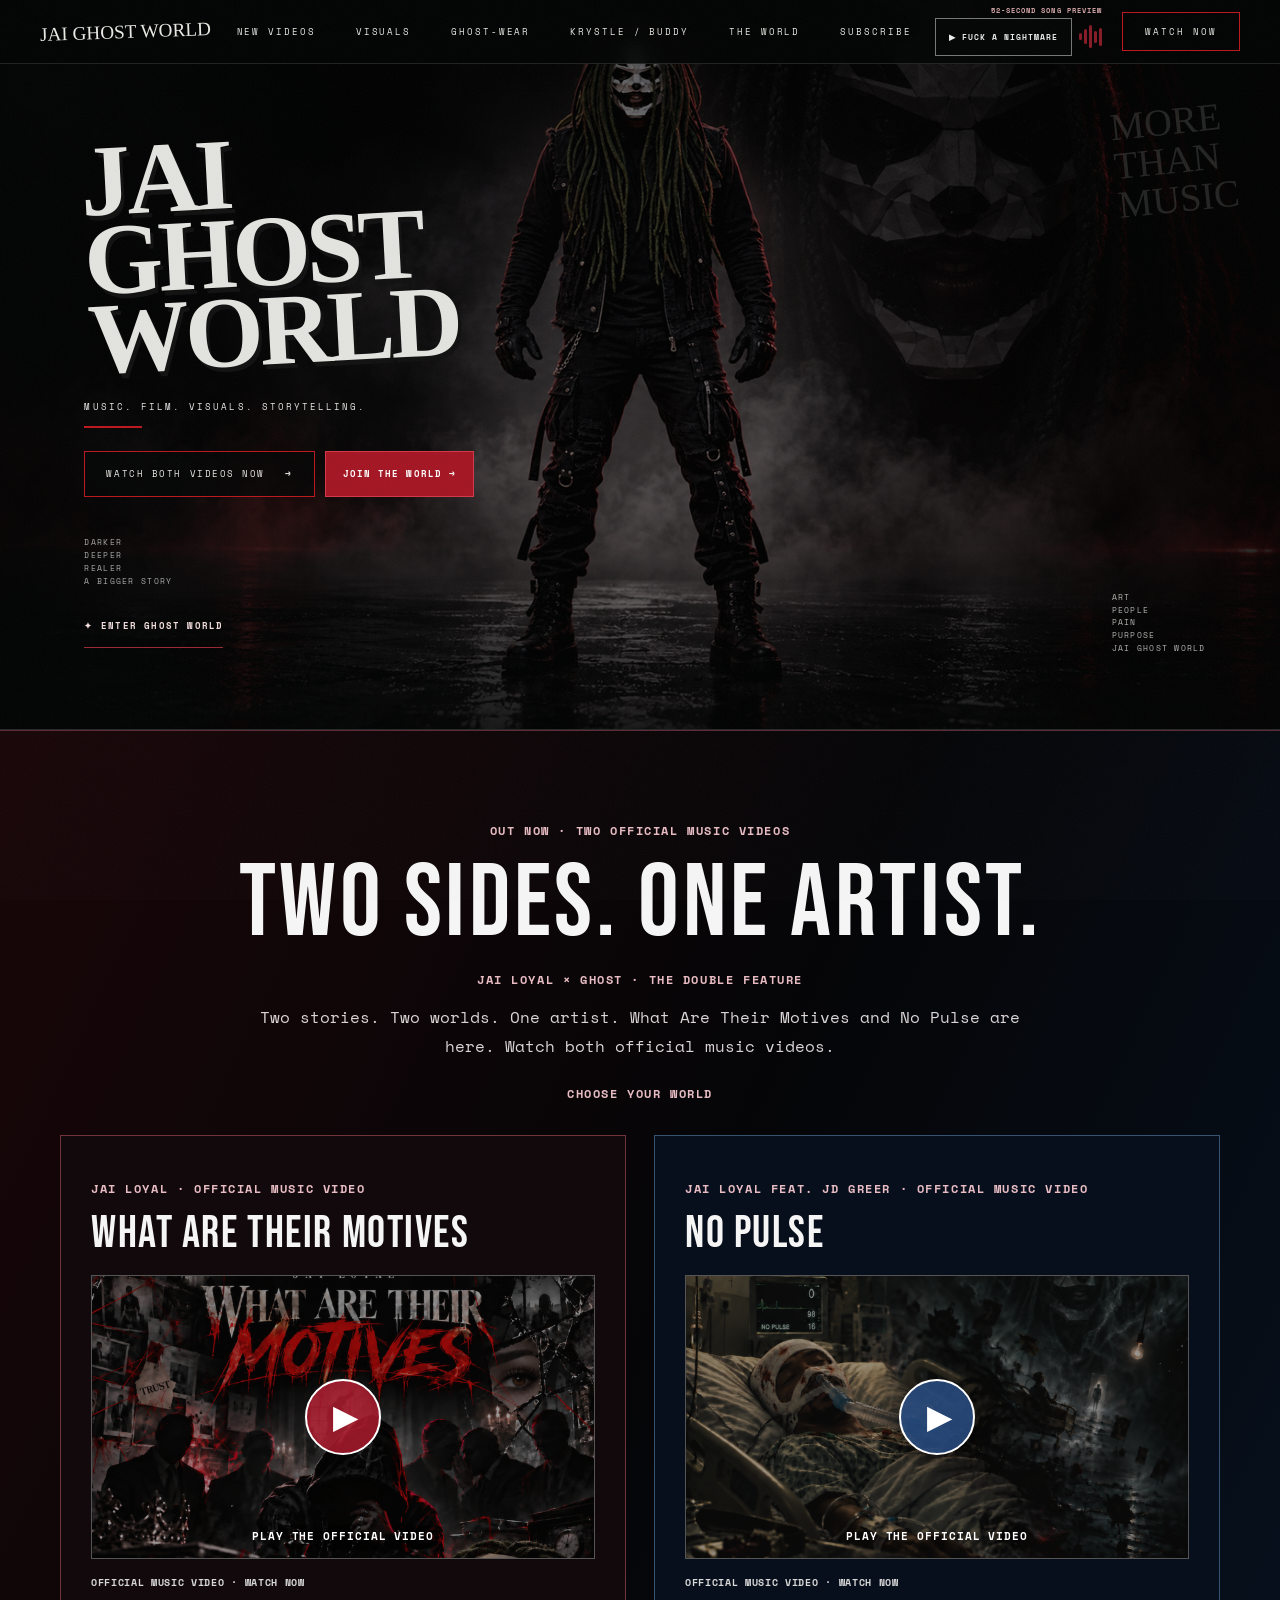
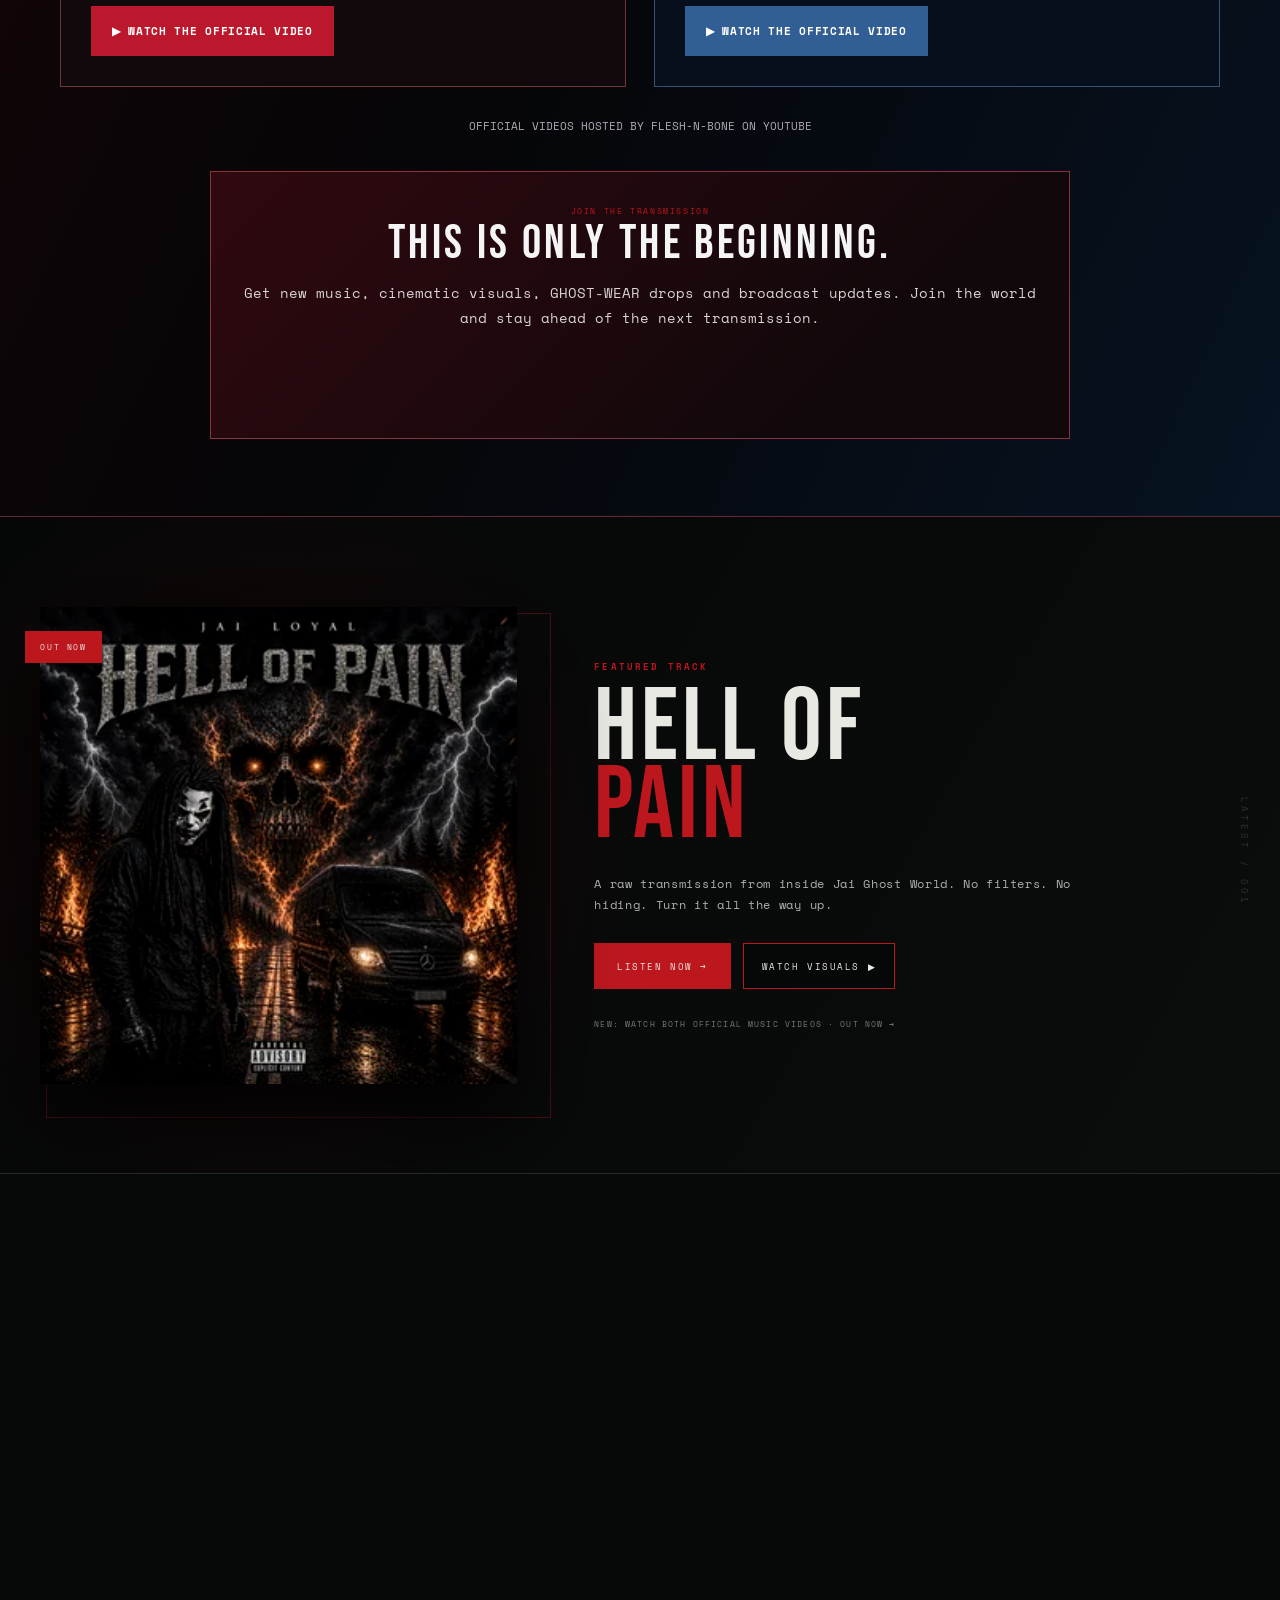
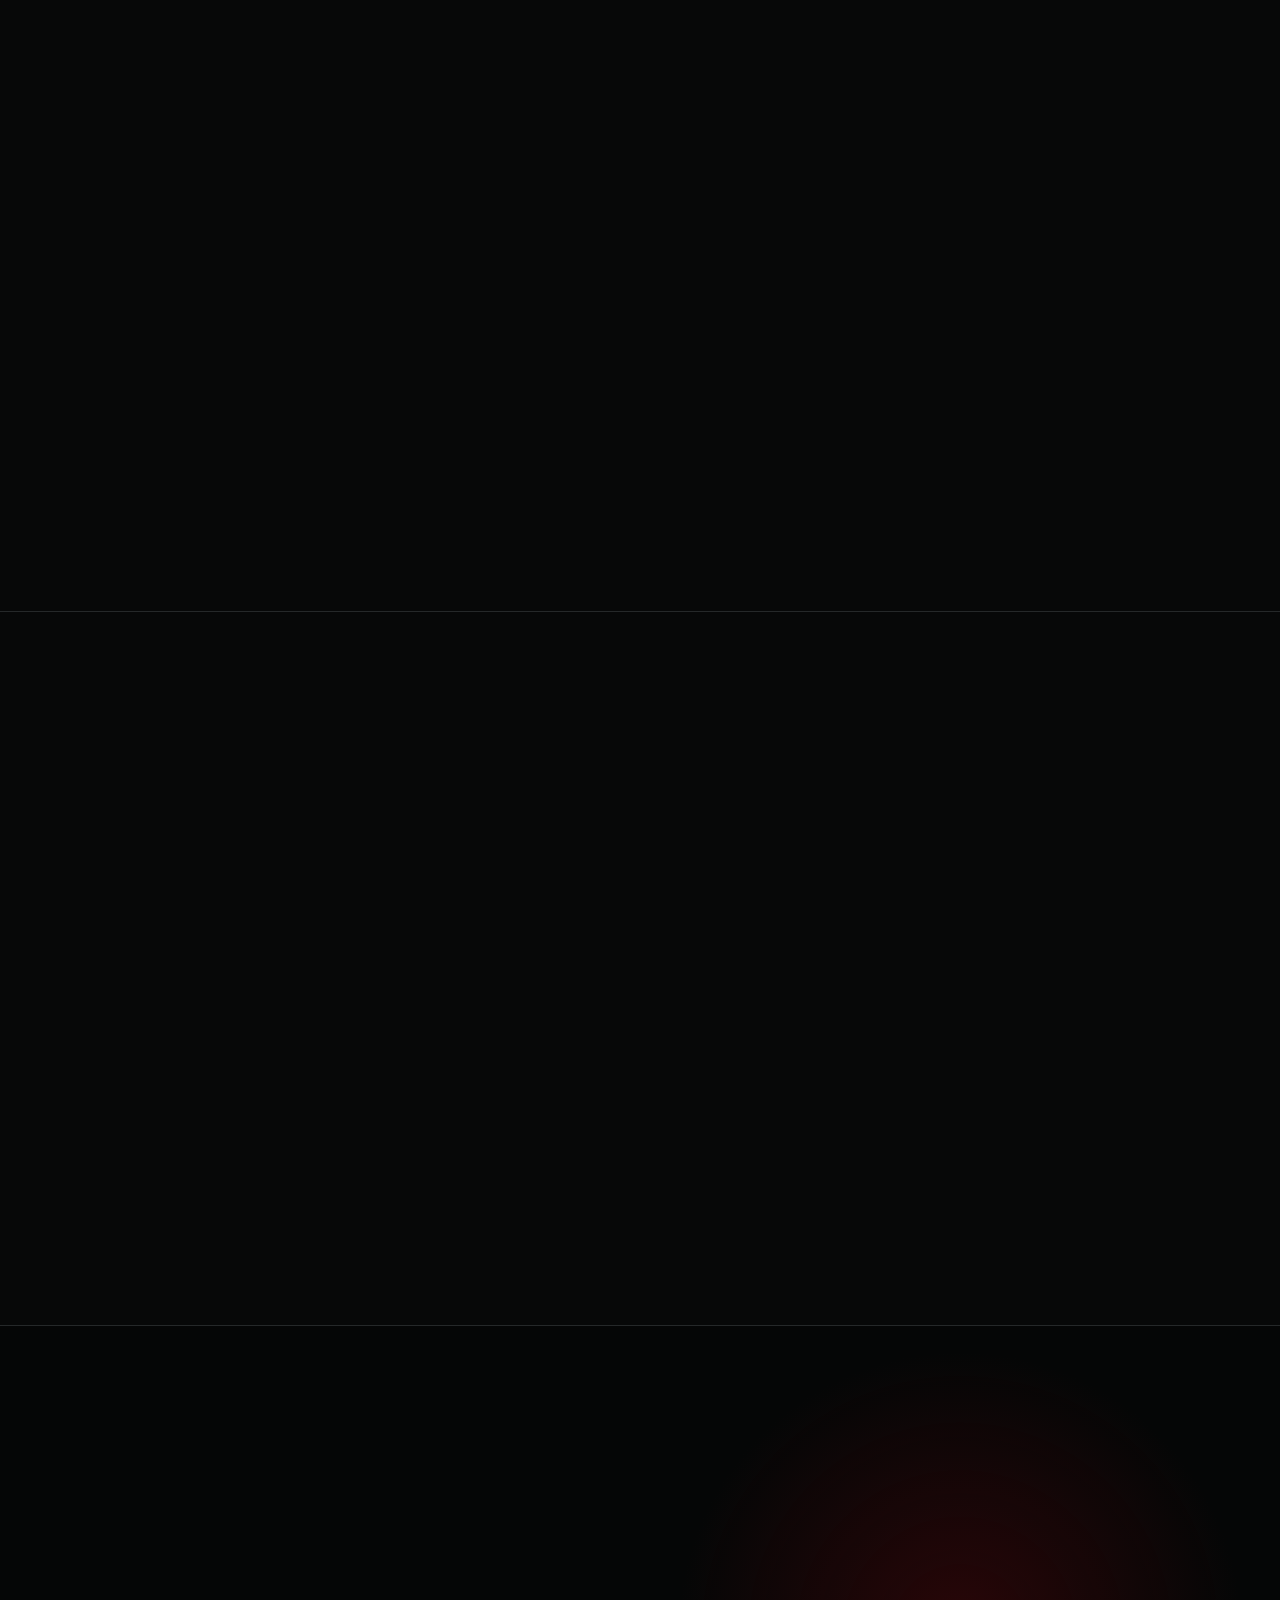
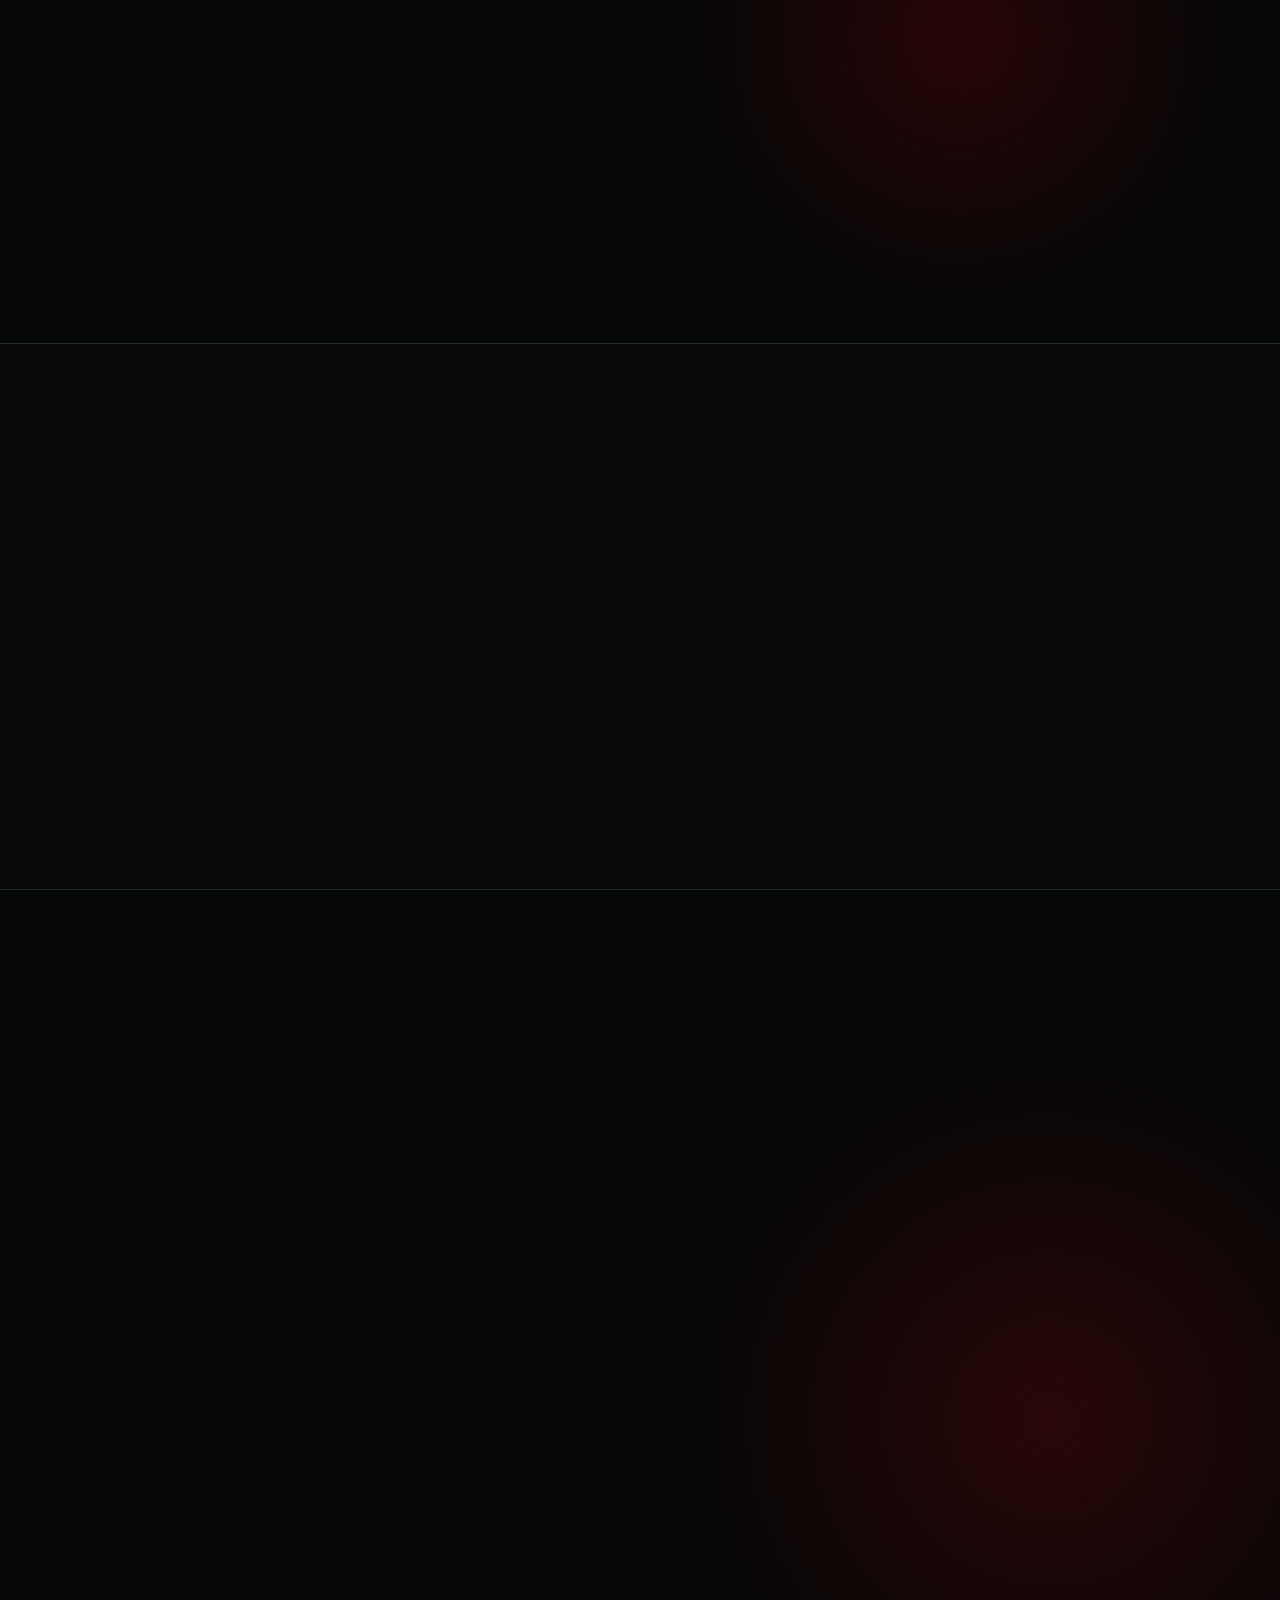
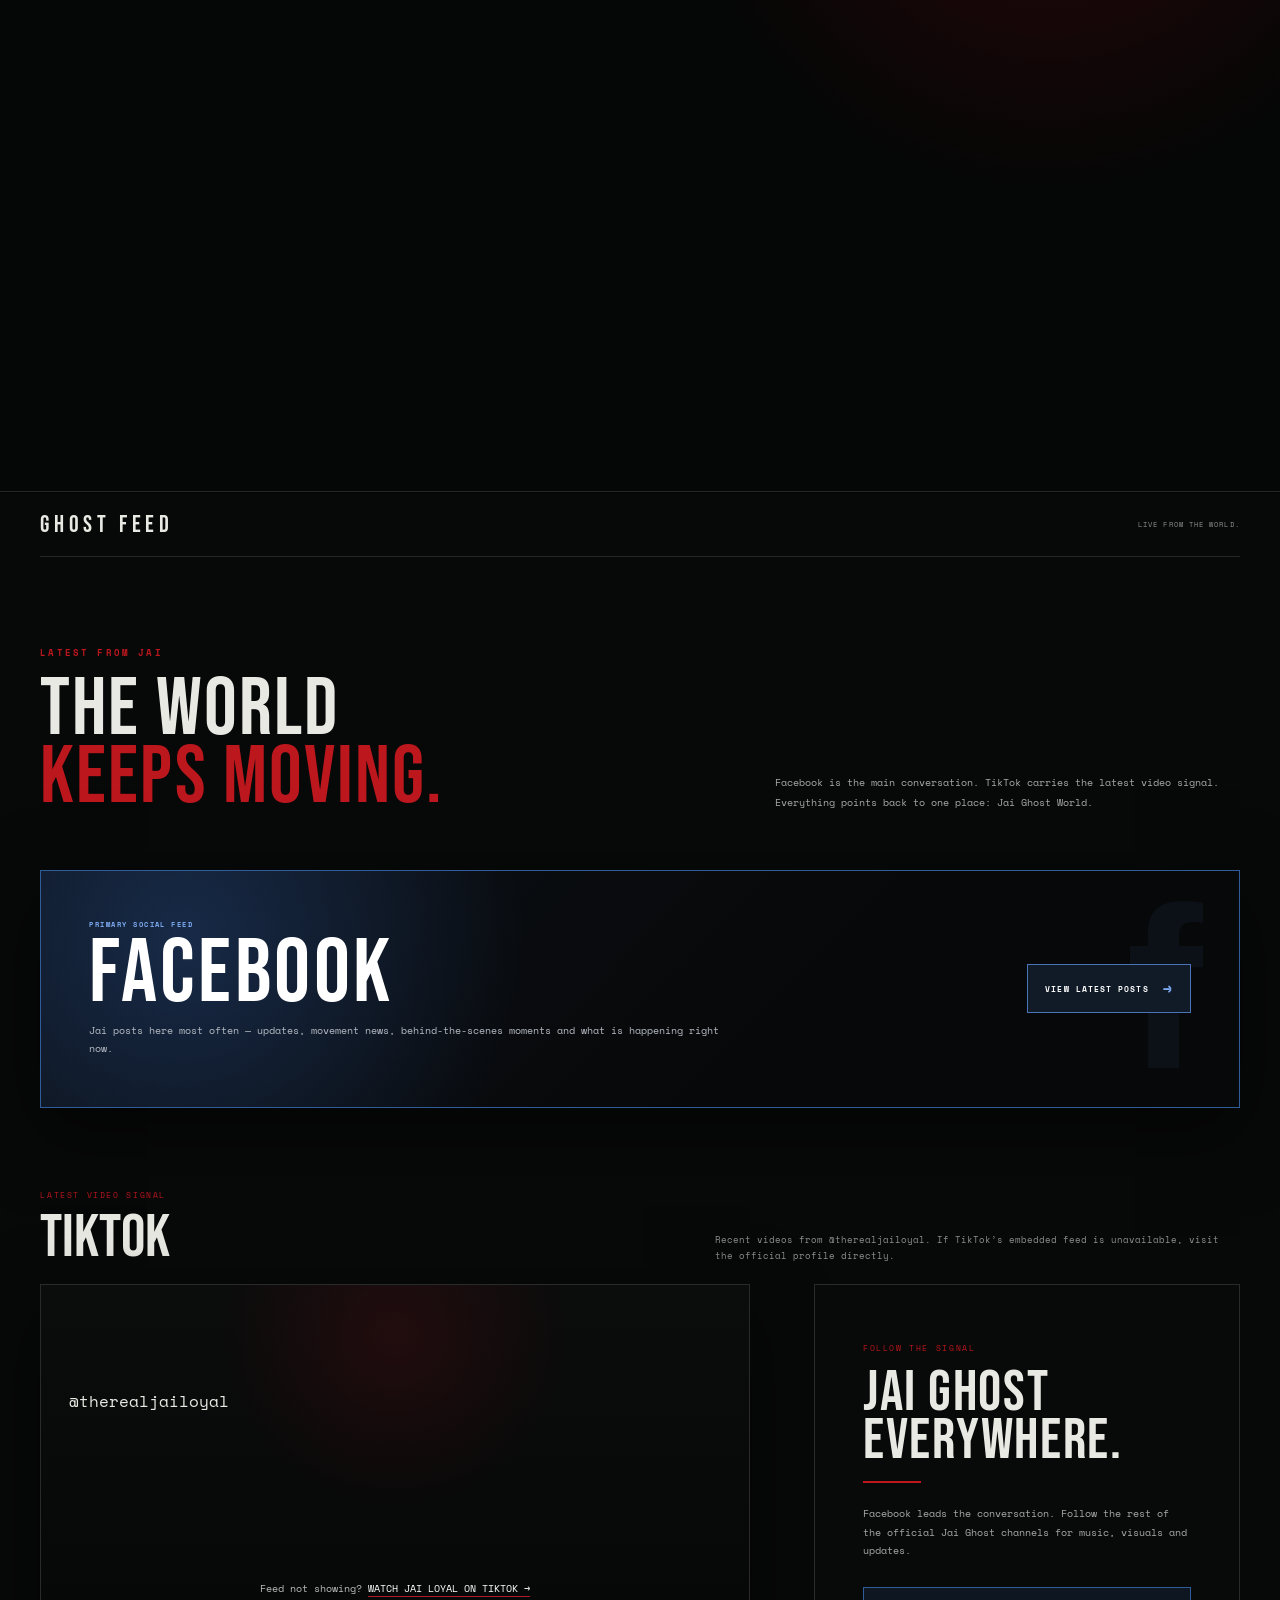
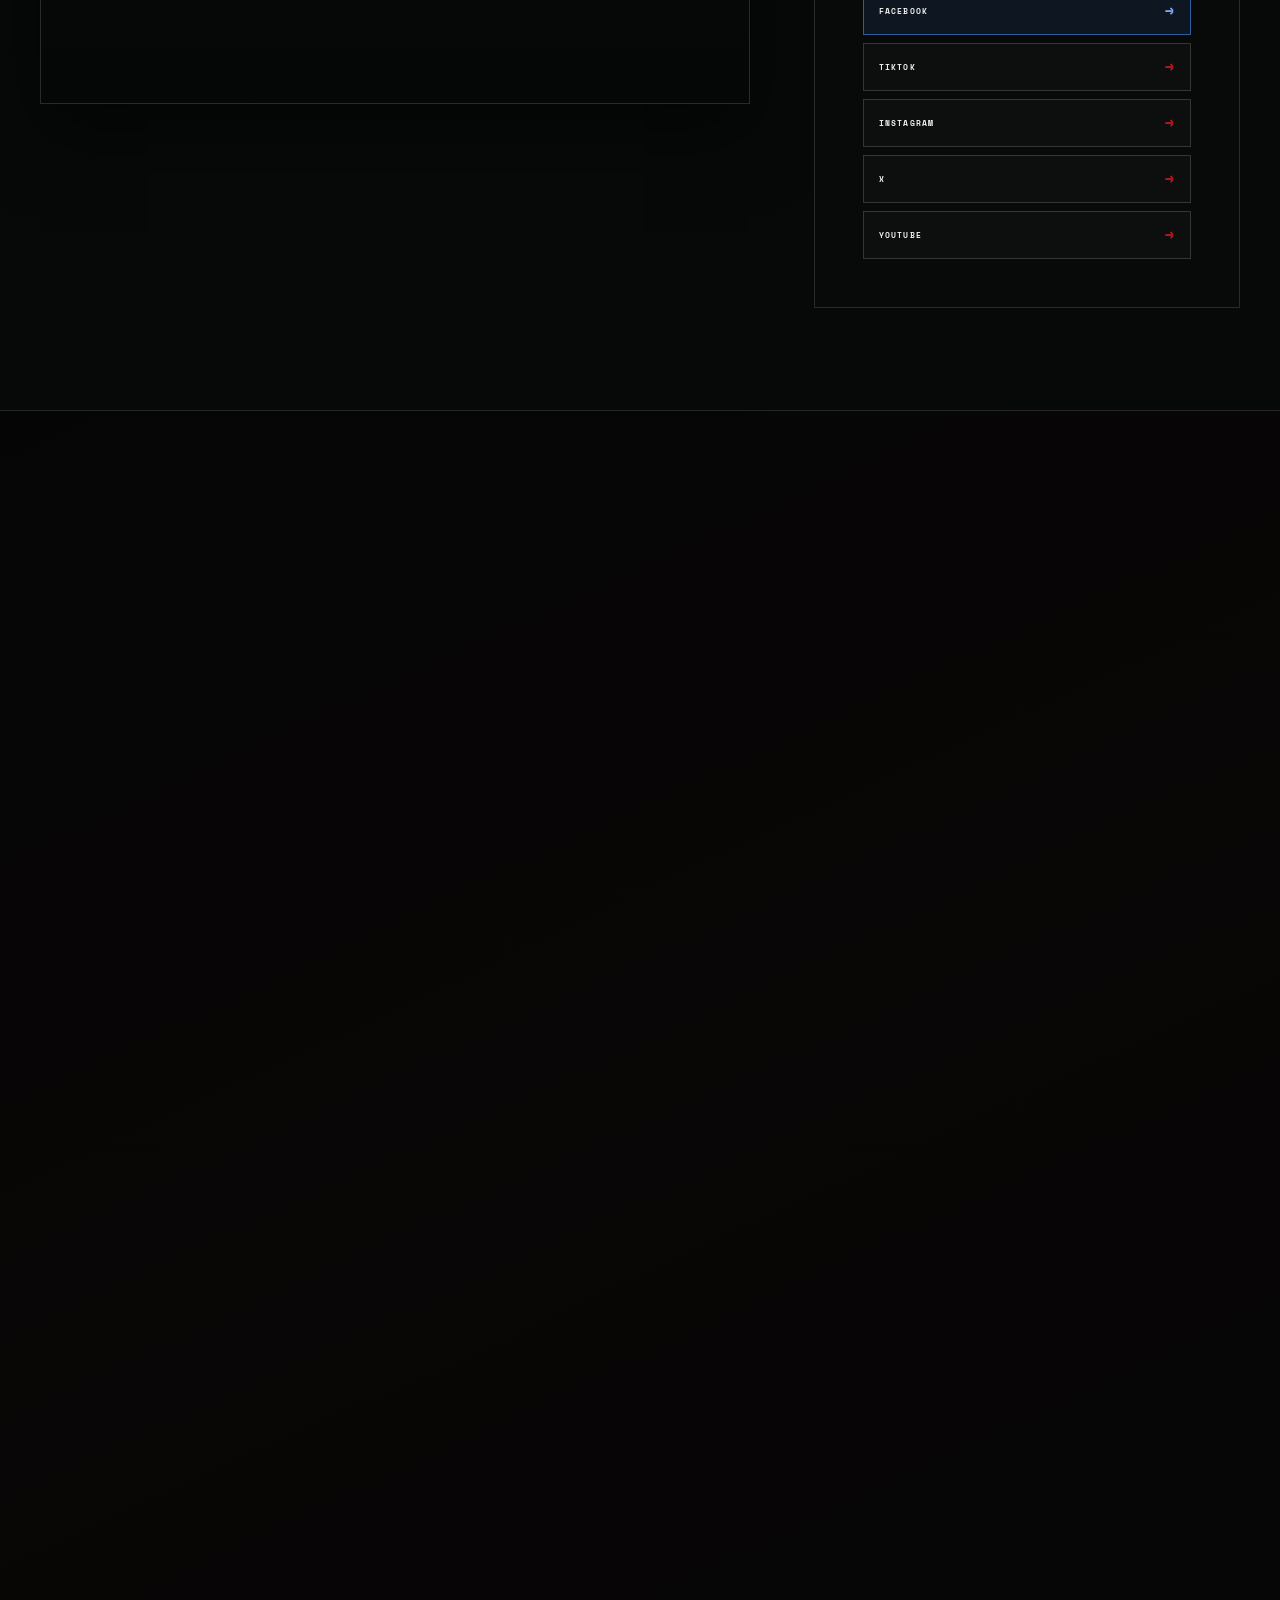
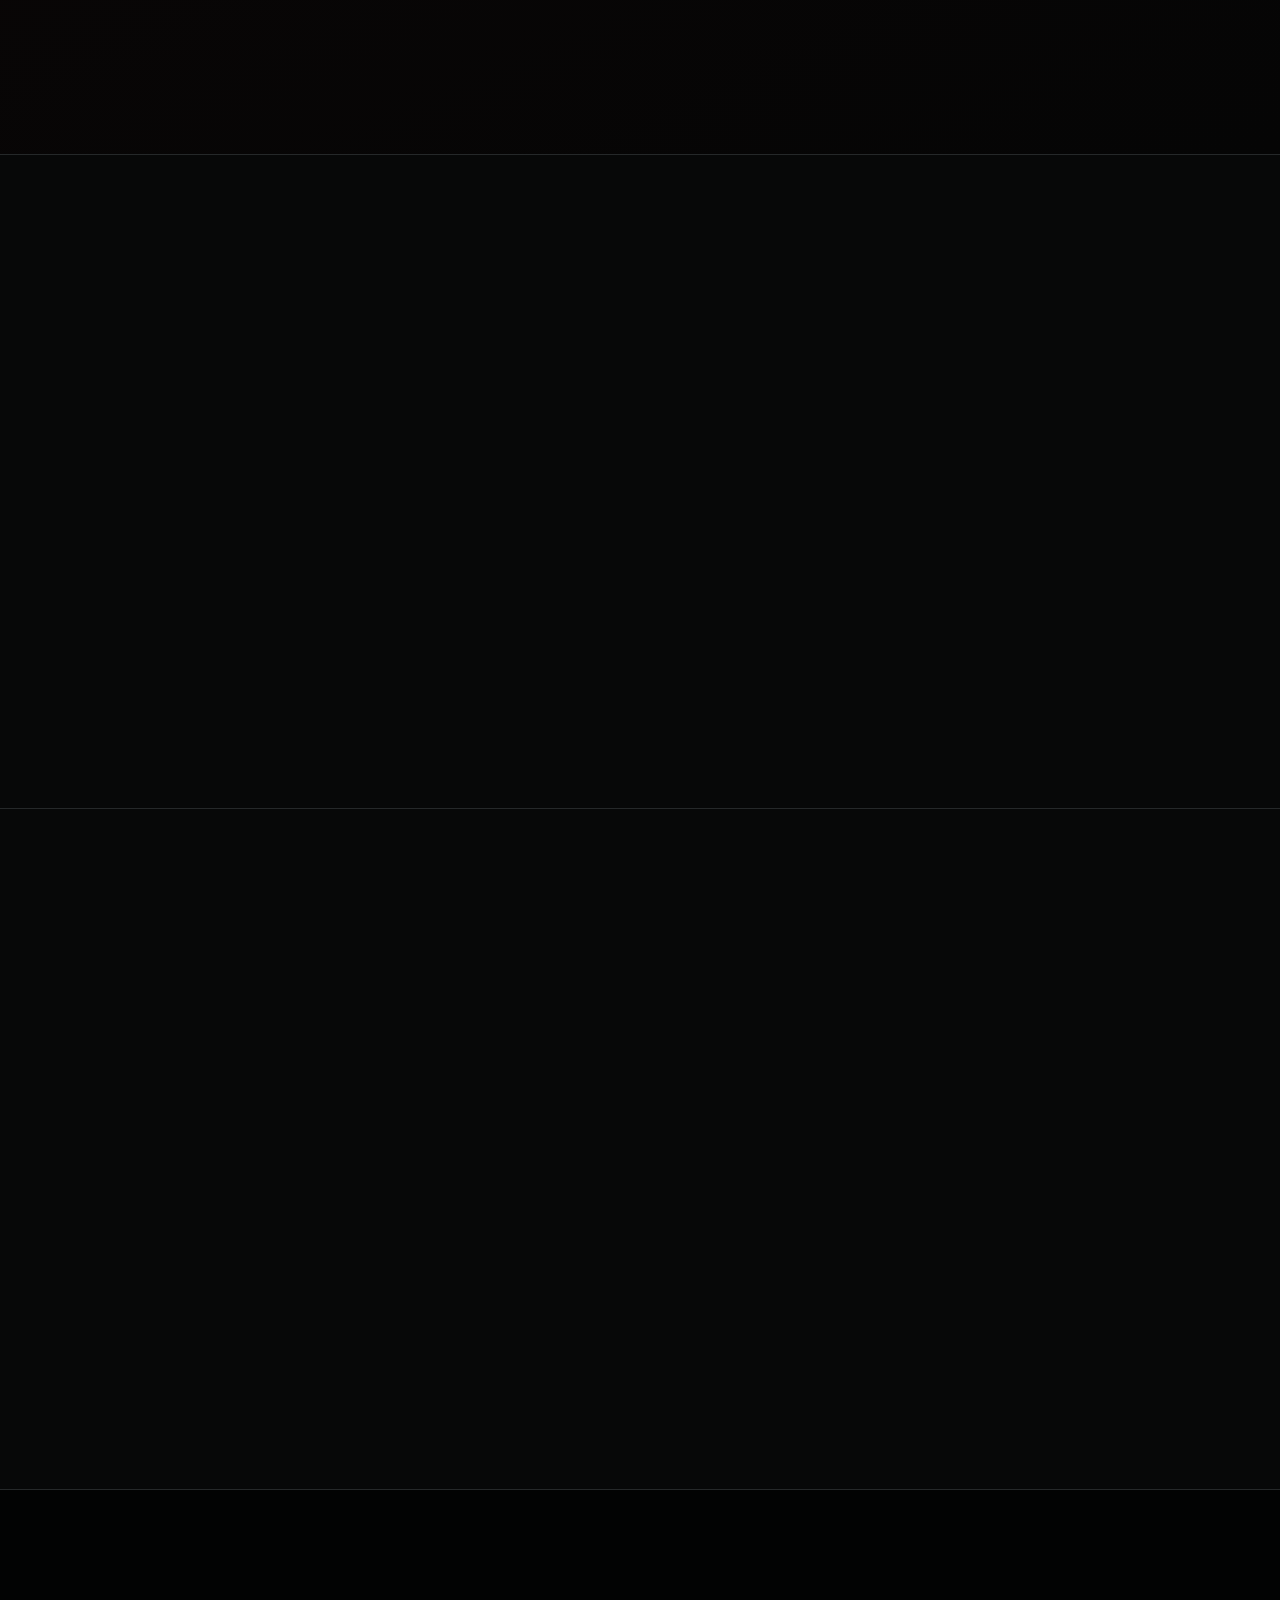
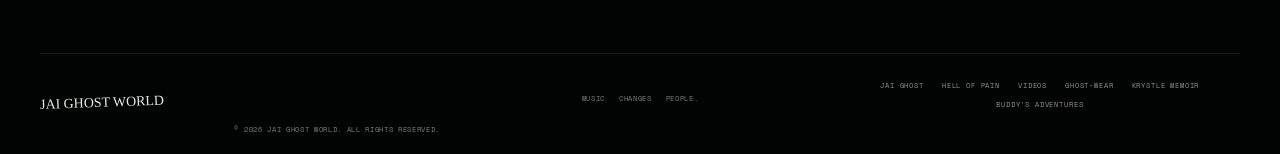
==== index.html @ 91135c99 "Upgrade homepage conversions, playable video posters, live signup and cinematic opt-in entrance" ====
<!doctype html>
<html lang="en">
<head>
  <meta charset="utf-8">
  <meta name="viewport" content="width=device-width,initial-scale=1">
  <meta name="theme-color" content="#050505">
  <meta name="author" content="Jai Loyal / Jai Ghost">
  <meta name="description" content="Enter Jai Ghost World — the official home of Jai Loyal / Jai Ghost. Stream the music, watch cinematic visuals, explore GHOST-WEAR and go behind the world.">
  <meta name="robots" content="index, follow, max-image-preview:large">
  <meta name="google-site-verification" content="36yi4Zw2DJA6hMztP34HggulOENWiwXM9AwvwTLlusA">
  <meta property="og:site_name" content="Jai Ghost World">
  <meta property="og:title" content="Jai Ghost World — Two Worlds. One Artist. Watch Now">
  <meta property="og:description" content="What Are Their Motives and No Pulse are out now. Watch both videos, discover the music and join Jai Ghost World.">
  <meta property="og:image" content="https://jaighostworld.com/assets/jai-ghost-world-share.jpg">
  <meta property="og:image:width" content="1200">
  <meta property="og:image:height" content="630">
  <meta property="og:image:alt" content="Jai Ghost World cinematic website preview">
  <meta property="og:type" content="website">
  <meta property="og:url" content="https://jaighostworld.com/">
  <meta property="og:locale" content="en_US">
  <meta name="twitter:card" content="summary_large_image">
  <meta name="twitter:title" content="Jai Ghost World — Official Site">
  <meta name="twitter:description" content="Two worlds. One artist. What Are Their Motives + No Pulse are out now. Watch both and join Jai Ghost World.">
  <meta name="twitter:image" content="https://jaighostworld.com/assets/jai-ghost-world-share.jpg">
  <meta name="twitter:image:alt" content="Jai Ghost World cinematic website preview">
  <link rel="canonical" href="https://jaighostworld.com/">
  <link rel="icon" type="image/svg+xml" href="assets/favicon.svg">
  <link rel="apple-touch-icon" href="assets/apple-touch-icon.png">
  <title>Jai Ghost World | What Are Their Motives + No Pulse — Watch Now</title>
  <link rel="preload" as="image" href="assets/hero-jai-ghost.png" fetchpriority="high">
  <link rel="preconnect" href="https://fonts.googleapis.com">
  <link rel="preconnect" href="https://fonts.gstatic.com" crossorigin>
  <link href="https://fonts.googleapis.com/css2?family=Bebas+Neue&family=Permanent+Marker&family=Space+Mono:wght@400;700&display=swap" rel="stylesheet">
  <link rel="stylesheet" href="styles.css?v=20260930-facebook1">
  <script type="application/ld+json">
  {
    "@context":"https://schema.org",
    "@graph":[
      {
        "@type":"WebSite",
        "@id":"https://jaighostworld.com/#website",
        "url":"https://jaighostworld.com/",
        "name":"Jai Ghost World",
        "description":"The official world of Jai Loyal / Jai Ghost — music, film, visual storytelling and GHOST-WEAR.",
        "inLanguage":"en-US"
      },
      {
        "@type":"MusicGroup",
        "@id":"https://jaighostworld.com/#artist",
        "name":"Jai Loyal",
        "alternateName":["Jai Ghost","Jay Ghost","Jailoyal"],
        "url":"https://jaighostworld.com/",
        "image":"https://jaighostworld.com/assets/jai-ghost-portrait.jpeg",
        "genre":["Hip hop","Rap","Rock","Rap metal","Trap metal","Alternative metal"],
        "sameAs":[
          "https://open.spotify.com/artist/7JYQHRk7T8PvDFIFvsKyZj",
          "https://youtube.com/@jailoyal",
          "https://www.instagram.com/Jailoyal",
          "https://www.tiktok.com/@therealjailoyal",
          "https://www.facebook.com/Jailoyal",
          "https://www.x.com/Jai_loyal",
          "https://www.soundcloud.com/Jailoyal"
        ]
      },
      {
        "@type":"MusicRecording",
        "@id":"https://jaighostworld.com/#hell-of-pain",
        "name":"Hell of Pain",
        "byArtist":{"@id":"https://jaighostworld.com/#artist"},
        "url":"https://open.spotify.com/track/2xGcJvZ2r7tfbiNhYbzMlf"
      },
      {
        "@type":"Person",
        "@id":"https://jaighostworld.com/#krystle-memoir",
        "name":"Krystle Memoir",
        "url":"https://krystlememoir.jaighostworld.com/"
      },
      {
        "@type":"CreativeWorkSeries",
        "@id":"https://jaighostworld.com/#buddy-adventures",
        "name":"Buddy's Adventures",
        "creator":{"@id":"https://jaighostworld.com/#krystle-memoir"},
        "url":"https://krystlememoir.jaighostworld.com/#books",
        "audience":{"@type":"PeopleAudience","suggestedMinAge":4,"suggestedMaxAge":7}
      },
      {
        "@type":"Organization",
        "@id":"https://jaighostworld.com/#brand",
        "name":"GHOST-WEAR",
        "url":"https://jaighostworld.com/ghost-wear/","sameAs":"https://app.amazecommerce.com/shop/ghost-wear",
        "founder":{"@id":"https://jaighostworld.com/#artist"}
      }
    ]
  }
  </script>
  <style>
    .contact-socials{margin-top:12px!important;line-height:1.9!important}
    .contact-socials a{color:#c5c7c4;white-space:nowrap}
    .contact-socials a:hover,.contact-socials a:focus-visible{color:var(--red)}
    .release-card .cover img.official-cover{filter:none!important;transform:none!important;object-position:center!important;object-fit:cover!important}
    .artist-stream-row{display:flex;justify-content:flex-end;padding:18px 0 0}
    .spotify-button{display:inline-flex;align-items:center;gap:11px;min-height:44px;padding:11px 17px;border:1px solid #1ed760;background:#07100a;color:#f4f4ef;font-size:.5rem;letter-spacing:.12em;text-transform:uppercase;transition:.2s}
    .spotify-button:hover,.spotify-button:focus-visible{background:#1ed760;color:#020302;outline:none;transform:translateY(-2px)}
    .spotify-dot{width:10px;height:10px;border-radius:50%;background:#1ed760;box-shadow:0 0 14px #1ed76088}.spotify-button:hover .spotify-dot,.spotify-button:focus-visible .spotify-dot{background:#020302;box-shadow:none}
    .site-header{grid-template-columns:1fr auto auto auto;gap:clamp(10px,1.6vw,26px)}
    .instrumental-toggle{min-height:38px;padding:9px 13px;border:1px solid #777;background:#050606cc;color:#eee;font:700 .48rem 'Space Mono',monospace;letter-spacing:.13em;cursor:pointer;white-space:nowrap;transition:.2s}
    .instrumental-toggle:hover,.instrumental-toggle:focus-visible,.instrumental-toggle.is-playing{border-color:var(--red);background:#741016;outline:none}
    @media(max-width:820px){.site-header{grid-template-columns:1fr auto auto;gap:7px}.instrumental-toggle{min-height:36px;padding:8px 9px;font-size:.42rem;letter-spacing:.08em}}
    @media(max-width:700px){.artist-stream-row{justify-content:stretch}.spotify-button{width:100%;justify-content:center}}
    @supports(content-visibility:auto){.releases,.visuals,.live-channel,.about,.press,.merch,.loyal,.bts,.contact{content-visibility:auto;contain-intrinsic-size:700px}}
  
    .press-feature + .press-feature{margin-top:clamp(52px,7vw,92px);padding-top:clamp(38px,5vw,66px);border-top:1px solid #2f3130}
    .press-feature--nu-metal .press-visual img{object-fit:cover;object-position:center;filter:grayscale(.12) contrast(1.08) brightness(.78)}
    .press-feature--nu-metal .press-visual:after{background:linear-gradient(0deg,#000c,transparent 58%),radial-gradient(circle at center,transparent,#0006)}
    .press-feature--nu-metal .press-visual small{background:#050606d9;padding:7px 9px;border:1px solid #454747}
    .press-actions{display:flex;flex-wrap:wrap;gap:12px;align-items:center;margin-top:18px}
    .press-actions .outline-button{margin:0}
    .press-source{display:block;margin-top:12px;color:#777;font-size:.42rem;letter-spacing:.12em;line-height:1.6;text-transform:uppercase}
    .release-grid.has-six{display:grid;grid-template-columns:repeat(3,minmax(0,1fr));gap:clamp(10px,1.3vw,22px);padding-top:14px}
    .motives-cover{background:radial-gradient(circle at 52% 40%,#3a0b0d 0,#140809 28%,#050505 66%);isolation:isolate}
    .motives-cover:before{content:"";position:absolute;inset:-12%;background:repeating-linear-gradient(118deg,transparent 0 22px,#ffffff0a 23px,#ffffff0a 24px),radial-gradient(circle at 75% 20%,#b010181f,transparent 30%);transform:rotate(-5deg);z-index:0}
    .motives-cover:after{content:"";position:absolute;inset:0;background:linear-gradient(135deg,#0000 0 42%,#8e0c1322 43% 46%,#0000 47%),linear-gradient(18deg,#0000 0 61%,#ffffff0c 62% 63%,#0000 64%);z-index:1}
    .motives-eye{position:absolute;z-index:2;right:9%;top:5%;font-family:'Bebas Neue',sans-serif;font-size:clamp(4rem,8vw,8rem);line-height:1;color:#7d0c12;opacity:.6;transform:rotate(9deg)}
    .motives .cover strong{z-index:3;left:7%;right:7%;bottom:8%;color:#f0efeb;font-family:'Bebas Neue',sans-serif;font-size:clamp(1.25rem,2.25vw,2.55rem);line-height:.84;letter-spacing:.04em;text-shadow:3px 3px #000}
    @media(max-width:820px){.release-grid.has-six{grid-template-columns:repeat(2,minmax(0,1fr))}}
      .loyal-portal{padding-bottom:var(--pad);background:linear-gradient(135deg,#fffdf8 0,#f5eee3 100%);color:#181512}
    .loyal-portal .panel-head{border-color:#d8cbbb}
    .loyal-portal .panel-head span{color:#786d60}
    .loyal-portal-grid{display:grid;grid-template-columns:minmax(0,.9fr) minmax(320px,1.1fr);gap:clamp(28px,5vw,80px);align-items:center;padding:clamp(32px,5vw,72px) 0}
    .loyal-portal-copy h3{margin:8px 0 18px;font-family:'Bebas Neue',sans-serif;font-size:clamp(2.6rem,5vw,5.5rem);font-weight:400;line-height:.88;letter-spacing:.05em;color:#171411}
    .loyal-portal-copy p{max-width:560px;color:#5f554b;font-size:.58rem;line-height:1.9}
    .loyal-portal .loyal-eyebrow{color:#9a6c3a!important}
    .loyal-portal-art{display:block;min-height:360px;overflow:hidden;border:1px solid #d7c8b8;background:#efe3d5}
    .loyal-portal-art img{width:100%;height:100%;object-fit:cover;transition:transform .3s ease}
    .loyal-portal-art:hover img,.loyal-portal-art:focus-visible img{transform:scale(1.02)}
    @media(max-width:820px){.loyal-portal-grid{grid-template-columns:1fr}.loyal-portal-art{min-height:300px}}

    /* Launch follow-through: more visible subscription paths without changing art */
    .hero-actions{display:flex;flex-wrap:wrap;align-items:center;gap:10px;margin-top:23px}
    .hero-actions .outline-button{margin-top:0}
    .hero-join-button{display:inline-flex;align-items:center;justify-content:center;min-height:46px;padding:12px 17px;background:#a41623;border:1px solid #d43849;color:#fff;font-size:.57rem;letter-spacing:.12em;font-weight:700;transition:background .2s,transform .2s}
    .hero-join-button:hover,.hero-join-button:focus-visible{background:#df273d;transform:translateY(-2px);outline:2px solid #fff;outline-offset:2px}
    #join-the-world{scroll-margin-top:95px}
    .premiere-signup{max-width:760px;margin:34px auto 0;padding:24px 18px;border:1px solid #8a3340;background:linear-gradient(135deg,#30090f,#11080b 75%);text-align:center}
    .premiere-signup strong{display:block;font:400 clamp(2rem,5vw,3rem)/1 "Bebas Neue",sans-serif;letter-spacing:.07em}
    .premiere-signup p{font-size:.68rem;line-height:1.75;color:#dad5d5;margin:12px 0 16px}
    .premiere-signup a{display:inline-flex;justify-content:center;align-items:center;min-height:44px;padding:12px 20px;background:#b31b2c;color:#fff;font:700 .68rem "Space Mono",monospace;letter-spacing:.08em}
    .premiere-signup a:hover,.premiere-signup a:focus-visible{background:#df3041;outline:2px solid #fff;outline-offset:2px}
    .tiktok-fallback{font-size:.65rem;line-height:1.7;color:#bcbcbc;margin:14px 0 0}
    .tiktok-fallback a{color:#fff;text-decoration:underline;text-decoration-color:#b31b2c;text-underline-offset:4px}
    @media(max-width:560px){.hero-actions{gap:10px}.hero-actions a{font-size:.52rem;min-height:44px;padding:11px 13px;letter-spacing:.06em}}
  </style>
  <link rel="stylesheet" href="ghost-experience.css?v=20261114-a">
</head>
<body>
  <a class="skip-link" href="#main">Skip to content</a>
  <div class="grain" aria-hidden="true"></div>

  <header class="site-header" id="top">
    <a class="brand brush" href="#top">JAI GHOST WORLD</a>
    <button class="menu-toggle" aria-expanded="false" aria-controls="site-nav" aria-label="Open navigation"><i></i><i></i></button>
    <nav id="site-nav"><a href="#double-feature-premiere">New Videos</a><a href="#visuals">Visuals</a><a href="#merch">Ghost-Wear</a><a href="https://krystlememoir.jaighostworld.com/">KRYSTLE / BUDDY</a><a href="#world">The World</a><a href="#join-the-world">Subscribe</a></nav>
    <div class="nightmare-player"><span class="nightmare-status" aria-live="off">52-SECOND SONG PREVIEW</span><div class="nightmare-player-row"><button class="instrumental-toggle" type="button" aria-label="Play FUCK A NIGHTMARE 52-second preview" aria-pressed="false" title="FUCK A NIGHTMARE — 52-second preview">▶ FUCK A NIGHTMARE</button><div class="nightmare-bars" aria-hidden="true"><span></span><span></span><span></span><span></span><span></span></div></div></div>
    <audio id="site-instrumental" preload="metadata"><source src="assets/FUCK_A_NIGHTMARE_52sec_preview.mp3?v=20261114-2" type="audio/mpeg"></audio>
    <a class="header-cta" href="#double-feature-premiere">Watch Now</a>
  </header>


  <main id="main">
    <section class="hero">
      <img class="hero-art" src="assets/hero-jai-ghost.png" alt="Jai Ghost standing before a giant masked portrait in a cinematic smoke-filled world" fetchpriority="high" decoding="async">
      <div class="hero-vignette" aria-hidden="true"></div>
      <div class="hero-copy">
        <h1 class="brush">JAI GHOST<br>WORLD</h1>
        <p>MUSIC. FILM. VISUALS. STORYTELLING.</p>
        <span class="red-rule"></span>
        <div class="hero-actions"><a class="outline-button" href="#double-feature-premiere" data-ghost-event="hero_watch_click" data-placement="hero">WATCH BOTH VIDEOS NOW <b>→</b></a><a class="hero-join-button" href="#join-the-world" data-ghost-event="signup_cta_click" data-placement="hero">JOIN THE WORLD →</a></div>
        <small>DARKER<br>DEEPER<br>REALER<br>A BIGGER STORY</small>
        <button class="jgw-enter-button" type="button" data-open-ghost-intro aria-haspopup="dialog">✦ ENTER GHOST WORLD</button>
      </div>
      <div class="hero-side-note">ART<br>PEOPLE<br>PAIN<br>PURPOSE<br>JAI GHOST WORLD</div>
      <div class="hero-graffiti brush">MORE<br>THAN<br>MUSIC</div>
    </section>

    <!-- The official double feature premiered November 13, 2026; both films are available now. -->
    <section id="double-feature-premiere" aria-labelledby="double-feature-title" style="padding:clamp(42px,6vw,95px) 20px;background:linear-gradient(115deg,#190608,#050507 48%,#071322);color:#f5f5f5;text-align:center;border-block:1px solid #5d2934">
      <style>
        #double-feature-premiere .premiere-container{max-width:1200px;margin:auto}
        #double-feature-premiere .premiere-eyebrow{font:700 clamp(.59rem,1.5vw,.76rem) 'Space Mono',monospace;letter-spacing:.13em;color:#e8bcc3;line-height:1.8}
        #double-feature-premiere h2{font:400 clamp(3rem,8vw,7.5rem)/.95 'Bebas Neue',sans-serif;letter-spacing:.035em;margin:15px 0}
        #double-feature-premiere .premiere-description{max-width:760px;margin:10px auto 23px;color:#dad4d5;line-height:1.8;font-size:clamp(.76rem,1.5vw,1rem)}
        #double-feature-premiere .premiere-clock{display:flex;justify-content:center;gap:clamp(7px,2vw,18px);margin:24px auto 35px;flex-wrap:wrap}
        #double-feature-premiere .premiere-unit{min-width:clamp(62px,15vw,126px);padding:12px 8px;background:#090b0ed9;border:1px solid #75505a}
        #double-feature-premiere .premiere-number{display:block;font:400 clamp(2rem,6vw,3.9rem)/1 'Bebas Neue',sans-serif;font-variant-numeric:tabular-nums}
        #double-feature-premiere .premiere-label{font:700 .6rem 'Space Mono',monospace;letter-spacing:.1em;color:#c6bfc3}
        #double-feature-premiere .premiere-choices{display:grid;grid-template-columns:repeat(2,minmax(0,1fr));gap:clamp(14px,2.3vw,28px);max-width:1160px;margin:30px auto}
        #double-feature-premiere .premiere-choice{min-width:0;padding:clamp(15px,2.5vw,30px);border:1px solid #70343a;background:#12090d;text-align:left}
        #double-feature-premiere .premiere-choice:nth-child(2){border-color:#365472;background:#080f1c}
        #double-feature-premiere .premiere-choice h3{font:400 clamp(2rem,3.5vw,3.2rem)/1 'Bebas Neue',sans-serif;letter-spacing:.035em;margin:8px 0 18px}
        #double-feature-premiere .premiere-video{aspect-ratio:16/9;position:relative;overflow:hidden;background:#000;border:1px solid #555}
        #double-feature-premiere .premiere-video iframe{display:block;position:absolute;inset:0;width:100%;height:100%;border:0}
        #double-feature-premiere .premiere-status{font:700 .65rem/1.7 'Space Mono',monospace;letter-spacing:.065em;color:#d8d8d8;margin:15px 0}
        #double-feature-premiere .premiere-watch{display:inline-flex;align-items:center;justify-content:center;min-height:50px;padding:13px 21px;background:#bc182d;color:#fff!important;text-decoration:none;font:700 .71rem/1.4 'Space Mono',monospace;letter-spacing:.06em;text-align:center;transition:background .2s,transform .2s}
        #double-feature-premiere .premiere-choice:nth-child(2) .premiere-watch{background:#315e94}
        #double-feature-premiere .premiere-watch:hover,#double-feature-premiere .premiere-watch:focus-visible{background:#e0324b;transform:translateY(-2px);outline:2px solid #fff;outline-offset:3px}
        #double-feature-premiere .premiere-choice:nth-child(2) .premiere-watch:hover{background:#4683c5}
        #double-feature-premiere .premiere-host{font:.68rem/1.8 'Space Mono',monospace;color:#b2abb3;margin:15px auto 0}
        @media(max-width:760px){#double-feature-premiere .premiere-choices{grid-template-columns:1fr}#double-feature-premiere .premiere-choice{text-align:center}}
      </style>
      <div class="premiere-container">
        <p class="premiere-eyebrow">OUT NOW · TWO OFFICIAL MUSIC VIDEOS</p>
        <h2 id="double-feature-title">TWO SIDES. ONE ARTIST.</h2>
        <p class="premiere-eyebrow" id="premiere-heading" aria-live="polite">JAI LOYAL × GHOST · THE DOUBLE FEATURE</p>
        <p class="premiere-description">Two stories. Two worlds. One artist. What Are Their Motives and No Pulse are here. Watch both official music videos.</p>
        <figure class="premiere-poster" style="max-width:940px;margin:22px auto 38px;display:none">
          <img src="assets/JAI%20LOYAL%20Two%20Sides%2C%20One%20Artist%20Finished.png" alt="Two Sides, One Artist — What Are Their Motives and No Pulse official double-feature artwork" style="display:block;width:100%;height:auto;object-fit:contain" loading="lazy" decoding="async" onload="this.parentElement.style.display='block'" onerror="this.parentElement.style.display='none'">
        </figure>
        <p class="premiere-eyebrow">CHOOSE YOUR WORLD</p>
        <div class="premiere-choices">
          <article class="premiere-choice">
            <p class="premiere-eyebrow">JAI LOYAL · OFFICIAL MUSIC VIDEO</p>
            <h3>WHAT ARE THEIR MOTIVES</h3>
            <div class="premiere-video">
              <button class="jgw-feature-play" type="button" data-video-id="08gHX5cRoWQ" data-video-title="What Are Their Motives" aria-label="Play What Are Their Motives official music video"><img src="https://i.ytimg.com/vi/08gHX5cRoWQ/hqdefault.jpg" alt="What Are Their Motives video thumbnail" loading="lazy" decoding="async" onerror="this.onerror=null;this.src='assets/what%20are%20their%20motives%20cover%201650x1650%20for%20website.png'"><span class="jgw-feature-play-icon" aria-hidden="true">▶</span><span class="jgw-feature-play-label">PLAY THE OFFICIAL VIDEO</span></button>
            </div>
            <p class="premiere-status">OFFICIAL MUSIC VIDEO · WATCH NOW</p>
            <a class="premiere-watch" href="https://youtu.be/08gHX5cRoWQ" target="_blank" rel="noopener noreferrer">▶ WATCH THE OFFICIAL VIDEO</a>
          </article>
          <article class="premiere-choice">
            <p class="premiere-eyebrow">JAI LOYAL FEAT. JD GREER · OFFICIAL MUSIC VIDEO</p>
            <h3>NO PULSE</h3>
            <div class="premiere-video">
              <button class="jgw-feature-play" type="button" data-video-id="qqi93kNNCpI" data-video-title="No Pulse" aria-label="Play No Pulse official music video"><img src="https://i.ytimg.com/vi/qqi93kNNCpI/hqdefault.jpg" alt="No Pulse video thumbnail" loading="lazy" decoding="async" onerror="this.onerror=null;this.src='assets/NO%20PULSE%20OFFICIAL%20COVER%20for%20website.png'"><span class="jgw-feature-play-icon" aria-hidden="true">▶</span><span class="jgw-feature-play-label">PLAY THE OFFICIAL VIDEO</span></button>
            </div>
            <p class="premiere-status">OFFICIAL MUSIC VIDEO · WATCH NOW</p>
            <a class="premiere-watch" href="https://youtu.be/qqi93kNNCpI" target="_blank" rel="noopener noreferrer">▶ WATCH THE OFFICIAL VIDEO</a>
          </article>
        </div>
        <p class="premiere-host">OFFICIAL VIDEOS HOSTED BY FLESH-N-BONE ON YOUTUBE</p>
        <aside class="premiere-signup" id="join-the-world" aria-label="Subscribe to Jai Ghost World updates"><span class="red-label">JOIN THE TRANSMISSION</span><strong>THIS IS ONLY THE BEGINNING.</strong><p>Get new music, cinematic visuals, GHOST-WEAR drops and broadcast updates. Join the world and stay ahead of the next transmission.</p><div class="newsletter-form" aria-label="Jai Ghost World email signup"><script async data-uid="49e14c32f9" src="https://jai-ghost.kit.com/49e14c32f9/index.js?v=20260915-1"></script></div></aside>
      </div>

    </section>

        <section class="panel latest-release" id="latest" aria-labelledby="latest-title">
      <div class="latest-art">
        <img src="assets/hell-of-pain.webp?v=20260921-1" alt="Hell of Pain by Jai Loyal official cover art" loading="eager" decoding="async">
        <span>OUT NOW</span>
      </div>
      <div class="latest-copy">
        <p class="eyebrow">FEATURED TRACK</p>
        <h2 id="latest-title">HELL OF<br><em>PAIN</em></h2>
        <p>A raw transmission from inside Jai Ghost World. No filters. No hiding. Turn it all the way up.</p>
        <div class="latest-actions">
          <a class="solid-button" href="#latest" data-spotify-url="https://open.spotify.com/track/2xGcJvZ2r7tfbiNhYbzMlf?si=1f18cf20ed8b45e4" data-spotify-title="HELL OF PAIN" aria-label="Play Hell of Pain inside Jai Ghost World">LISTEN NOW →</a>
          <a class="outline-button small" href="#visuals">WATCH VISUALS ▶</a>
        </div>
        <small><a href="#double-feature-premiere">NEW: WATCH BOTH OFFICIAL MUSIC VIDEOS · OUT NOW →</a></small>
      </div>
    </section>

    <section class="panel releases" id="music">
      <div class="panel-head">
        <h2>FEATURED RELEASES</h2>
        <span>REAL STORIES. LOUDER THAN FEAR.</span>
      </div>
      <div class="release-grid has-six">
        <a class="release-card motives" href="https://youtu.be/08gHX5cRoWQ" target="_blank" rel="noopener noreferrer" aria-label="Watch What Are Their Motives official music video">
          <div class="cover"><img class="official-cover" src="assets/what%20are%20their%20motives%20cover%201650x1650%20for%20website.png" alt="What Are Their Motives official cover art" loading="lazy" decoding="async"></div>
          <div class="release-meta"><span><b>WHAT ARE THEIR MOTIVES</b><small>OFFICIAL MUSIC VIDEO · NOV 13</small></span><i aria-hidden="true">▶</i></div>
        </a>
        <a class="release-card pulse" href="https://youtu.be/qqi93kNNCpI" target="_blank" rel="noopener noreferrer" aria-label="Watch No Pulse featuring JD Greer official music video">
          <div class="cover"><img class="official-cover" src="assets/NO%20PULSE%20OFFICIAL%20COVER%20for%20website.png" alt="No Pulse official cover art" loading="lazy" decoding="async"></div>
          <div class="release-meta"><span><b>NO PULSE</b><small>OFFICIAL MUSIC VIDEO · FEAT. JD GREER · NOV 13</small></span><i aria-hidden="true">▶</i></div>
        </a>
        <a class="release-card pain" href="https://open.spotify.com/track/2xGcJvZ2r7tfbiNhYbzMlf?si=1f18cf20ed8b45e4" target="_blank" rel="noopener noreferrer" aria-label="Listen to Hell of Pain on Spotify">
          <div class="cover"><img class="official-cover" src="assets/hell-of-pain.webp?v=20260914-4" alt="Hell of Pain official cover art" loading="lazy" decoding="async" fetchpriority="low"></div>
          <div class="release-meta"><span><b>HELL OF PAIN</b><small>Listen on Spotify</small></span><i aria-hidden="true">▶</i></div>
        </a>
        <a class="release-card eyes" href="https://open.spotify.com/track/1z708QcdhWh9Xv6w0SJK4P?si=22b5a183889a48f8" target="_blank" rel="noopener noreferrer" aria-label="Listen to I Seen Through the Devil's Eyes on Spotify">
          <div class="cover"><img class="official-cover" src="assets/devils-eyes.webp?v=20261114-1" alt="I Seen Through the Devil's Eyes official cover art" loading="lazy" decoding="async" fetchpriority="low" onerror="this.onerror=null;this.src='assets/hero-jai-ghost.png';this.alt='Jai Ghost artwork'"></div>
          <div class="release-meta"><span><b>I SEEN THROUGH<br> THE DEVIL'S EYES</b><small>Listen on Spotify</small></span><i aria-hidden="true">▶</i></div>
        </a>
        <a class="release-card panic" href="https://open.spotify.com/track/5Jt4Vc5hFzMMMkN3vNSnEM?si=de4d7a005ddf47fb" target="_blank" rel="noopener noreferrer" aria-label="Listen to I Seen the Devil Panic on Spotify">
          <div class="cover"><img class="official-cover" src="assets/devil-panic.webp?v=20260914-4" alt="I Seen the Devil Panic official cover art" loading="lazy" decoding="async" fetchpriority="low"></div>
          <div class="release-meta"><span><b>I SEEN THE DEVIL PANIC</b><small>Listen on Spotify</small></span><i aria-hidden="true">▶</i></div>
        </a>
        <a class="release-card whispers" href="https://open.spotify.com/album/59vtOMNEuDAQlo7jNUPt45?si=Cq5o_jHmSbmRwOYfxWci3Q" target="_blank" rel="noopener noreferrer" aria-label="Listen to Whispers Don't Sleep on Spotify">
          <div class="cover"><img class="official-cover" src="assets/whispers-dont-sleep.webp" alt="Whispers Don't Sleep official cover art" loading="lazy" decoding="async" fetchpriority="low"></div>
          <div class="release-meta"><span><b>WHISPERS DON'T SLEEP</b><small>Listen on Spotify</small></span><i aria-hidden="true">▶</i></div>
        </a>
      </div>
      <div class="artist-stream-row"><a class="spotify-button" href="https://open.spotify.com/artist/7JYQHRk7T8PvDFIFvsKyZj" target="_blank" rel="noopener noreferrer" aria-label="View Jai Loyal on Spotify"><span class="spotify-dot" aria-hidden="true"></span>VIEW JAI LOYAL ON SPOTIFY →</a></div>
    </section>

    <section class="panel visuals" id="visuals">
      <div class="panel-head"><h2>THE VISUALS</h2><span>NOT VIDEOS. CINEMATIC TRANSMISSIONS.</span></div>
      <div class="visual-posters">
        <a class="visual-poster visual-poster--lead" href="https://youtu.be/OOTt7VrOcS8?is=TVDxP1Z9_sOQseCH" target="_blank" rel="noopener noreferrer">
          <img src="assets/hero-world.png" alt="I Seen Through the Devil's Eyes cinematic visual" loading="lazy" decoding="async" fetchpriority="low">
          <span class="poster-number">01</span><span class="poster-play">▶</span>
          <div><small>OFFICIAL MUSIC VIDEO</small><h3>I SEEN THROUGH<br> THE DEVIL'S EYES</h3><b>WATCH NOW →</b></div>
        </a>
        <a class="visual-poster" href="https://youtube.com/@jailoyal" target="_blank" rel="noopener noreferrer">
          <img src="assets/devil-panic.webp" alt="I Seen the Devil Panic visual artwork" loading="lazy" decoding="async" fetchpriority="low">
          <span class="poster-number">02</span><span class="poster-play">▶</span>
          <div><small>FROM THE ARCHIVE</small><h3>I SEEN THE<br>DEVIL PANIC</h3><b>ENTER THE VISUAL →</b></div>
        </a>
        <a class="visual-poster" href="https://youtube.com/@jailoyal" target="_blank" rel="noopener noreferrer">
          <img src="assets/hell-of-pain.webp" alt="Hell of Pain visual artwork" loading="lazy" decoding="async" fetchpriority="low">
          <span class="poster-number">03</span><span class="poster-play">▶</span>
          <div><small>JAI LOYAL</small><h3>HELL OF<br>PAIN</h3><b>WATCH THE WORLD →</b></div>
        </a>
      </div>
      <div class="visuals-footer"><p>Music. Film. Art. Reality. Every release opens another door.</p><a class="outline-button small" data-video-vault href="#visuals" aria-haspopup="dialog" aria-controls="jgw-video-vault">EXPLORE ALL VISUALS →</a></div>
    </section>

    <!-- Change data-status to "live" and add the future embed URL to data-live-src when broadcasting. -->
    <section class="panel live-channel" id="live" data-status="offline" data-live-src="" aria-labelledby="live-title">
      <div class="panel-head">
        <h2 id="live-title">GHOST STREAM</h2>
        <span>CONCERTS. PREMIERES. BEHIND THE WORLD.</span>
      </div>
      <div class="live-layout">
        <div class="live-stage" id="live-stage" aria-label="Jai Ghost World broadcast player">
          <img src="assets/hero-world.png" alt="" loading="lazy" decoding="async" fetchpriority="low">
          <div class="live-stage-shade" aria-hidden="true"></div>
          <div class="live-offline-message">
            <span class="live-mark" aria-hidden="true">JG</span>
            <p>THE SIGNAL IS QUIET</p>
            <strong>NEXT BROADCAST<br>COMING SOON</strong>
          </div>
        </div>
        <div class="live-copy">
          <div class="live-status" role="status"><i aria-hidden="true"></i><span>OFFLINE</span></div>
          <p class="live-kicker">THE WORLD HAS ITS OWN CHANNEL.</p>
          <h3>WHEN THE LIGHT<br>TURNS RED,<br><b>YOU'RE HERE.</b></h3>
          <span class="red-rule"></span>
          <p>Live concerts, conversations, premieres and transmissions from inside Jai Ghost World. The broadcast will play right here—no need to leave the world. Join the mailing list for broadcast news.</p>
          <div class="live-actions">
            <a class="outline-button small" href="#join-the-world" data-ghost-event="ghost_stream_notify_click" data-placement="ghost_stream">GET BROADCAST UPDATES →</a>
            <a class="text-link" href="#merch">EXPLORE MERCH →</a>
          </div>
        </div>
      </div>
    </section>

    <section class="panel about" id="about">
      <div class="about-portrait"><img src="assets/about-jai-loyal-ghost-skull-transparent.png?v=20260915-2" alt="Jai Loyal Ghost skull artwork with red eyes and dripping Ghost lettering" loading="lazy" decoding="async" fetchpriority="low"></div>
      <div class="about-copy">
        <span class="red-label">ABOUT</span>
        <h2>JAI LOYAL / JAI GHOST</h2>
        <span class="red-rule"></span>
        <p>Artist. Filmmaker. Visionary.<br>Jai Loyal, known to the world as Jai Ghost, is a musical and visual storyteller who turns pain into power. Through music, film and raw creativity, he builds a world where the truth lives — unfiltered, unapologetic, and real.</p>
        <p>Jai Ghost World is more than a brand.<br>It's a movement, a mindset, and a home for the misfits, the thinkers, and the dreamers.</p>
        <a class="outline-button small" href="#contact">CONNECT →</a>
      </div>
      <blockquote class="brush">“SAME<br>HUMAN<br>DIFFERENT<br>VIEW”<cite>— JAI GHOST</cite></blockquote>
    </section>

    <section class="panel press" id="press">
      <div class="panel-head"><h2>NEWS &amp; PRESS</h2><span>INTERVIEWS. FEATURES. THE STORY.</span></div>
      <article class="press-feature">
        <button class="press-visual" type="button" data-press-play aria-label="Play the full Hell of Pain interview">
          <img src="assets/solomon-paulk-table-1.jpg?v=20260914-3" alt="Jai Loyal during The Solomon Paulk Show interview" loading="lazy" decoding="async" fetchpriority="low">
          <span class="press-play" aria-hidden="true">▶</span>
          <small>FULL VIDEO</small>
        </button>
        <div class="press-copy">
          <span class="red-label">FEATURED INTERVIEW</span>
          <h3>HELL OF PAIN<br>FULL INTERVIEW</h3>
          <span class="red-rule"></span>
          <p>Watch Jai Loyal's full conversation on The Solomon Paulk Show.</p>
          <button class="outline-button small press-watch-button" type="button" data-press-play>WATCH FULL INTERVIEW ▶</button>
        </div>
      </article>

      <article class="press-feature press-feature--nu-metal">
        <a class="press-visual" href="https://nu-metal.com/nu-metal-news-30-september-2026/" target="_blank" rel="noopener noreferrer" aria-label="Read the Nu-Metal.com featured artist story about Jai Ghost">
          <img src="assets/devils-eyes.webp?v=20261114-1" alt="I Seen Through the Devil's Eyes artwork featured with Jai Ghost press coverage" loading="lazy" decoding="async" fetchpriority="low" onerror="this.onerror=null;this.src='assets/hero-jai-ghost.png';this.alt='Jai Ghost artwork'">
          <small>NU-METAL.COM • SEPTEMBER 30, 2026</small>
        </a>
        <div class="press-copy">
          <span class="red-label">FEATURED ARTIST • NU-METAL.COM</span>
          <h3>JAI GHOST BUILDS A WORLD,<br>NOT A SINGLE</h3>
          <span class="red-rule"></span>
          <p>Nu-Metal.com spotlighted Jai Ghost's collision of rap cadence, rock guitar, metal weight and cinematic visual storytelling, highlighting identity, survival, faith and rebuilding at the center of the world.</p>
          <p><strong>“A name worth getting in front of now.”</strong></p>
          <div class="press-actions">
            <a class="outline-button small" href="https://nu-metal.com/nu-metal-news-30-september-2026/" target="_blank" rel="noopener noreferrer">READ ORIGINAL FEATURE →</a>
          </div>
          <small class="press-source">Featured Artist • Nu-Metal.com • September 30, 2026</small>
        </div>
      </article>
    </section>

    <section class="panel ghost-feed" id="ghost-feed" aria-labelledby="ghost-feed-title">
      <div class="panel-head">
        <h2 id="ghost-feed-title">GHOST FEED</h2>
        <span>LIVE FROM THE WORLD.</span>
      </div>

      <div class="ghost-feed-intro">
        <div>
          <p class="eyebrow">LATEST FROM JAI</p>
          <h3>THE WORLD<br><em>KEEPS MOVING.</em></h3>
        </div>
        <p>Facebook is the main conversation. TikTok carries the latest video signal. Everything points back to one place: Jai Ghost World.</p>
      </div>

      <a class="facebook-primary" href="https://www.facebook.com/Jailoyal" target="_blank" rel="noopener noreferrer" aria-label="View Jai Loyal's latest Facebook posts">
        <div class="facebook-primary-copy">
          <span class="facebook-kicker">PRIMARY SOCIAL FEED</span>
          <strong>FACEBOOK</strong>
          <p>Jai posts here most often — updates, movement news, behind-the-scenes moments and what is happening right now.</p>
        </div>
        <span class="facebook-primary-cta">VIEW LATEST POSTS <b>→</b></span>
      </a>

      <div class="ghost-feed-subhead">
        <div>
          <span class="red-label">LATEST VIDEO SIGNAL</span>
          <h3>TIKTOK</h3>
        </div>
        <p>Recent videos from @therealjailoyal. If TikTok’s embedded feed is unavailable, visit the official profile directly.</p>
      </div>

      <div class="ghost-feed-grid">
        <div class="ghost-feed-embed" aria-label="Latest TikTok posts from Jai Loyal">
          <blockquote class="tiktok-embed" cite="https://www.tiktok.com/@therealjailoyal" data-unique-id="therealjailoyal" data-embed-type="creator" style="max-width:720px;min-width:288px;">
            <section>
              <a target="_blank" rel="noopener noreferrer" href="https://www.tiktok.com/@therealjailoyal?refer=creator_embed">@therealjailoyal</a>
            </section>
          </blockquote>
          <p class="tiktok-fallback">Feed not showing? <a href="https://www.tiktok.com/@therealjailoyal" target="_blank" rel="noopener noreferrer">WATCH JAI LOYAL ON TIKTOK →</a></p>
        </div>

        <aside class="ghost-social-links">
          <span class="red-label">FOLLOW THE SIGNAL</span>
          <h3>JAI GHOST<br>EVERYWHERE.</h3>
          <span class="red-rule"></span>
          <p>Facebook leads the conversation. Follow the rest of the official Jai Ghost channels for music, visuals and updates.</p>
          <div class="ghost-social-buttons" aria-label="Jai Ghost social media">
            <a class="is-primary-social" href="https://www.facebook.com/Jailoyal" target="_blank" rel="noopener noreferrer">FACEBOOK <b>→</b></a>
            <a href="https://www.tiktok.com/@therealjailoyal" target="_blank" rel="noopener noreferrer">TIKTOK <b>→</b></a>
            <a href="https://www.instagram.com/Jailoyal" target="_blank" rel="noopener noreferrer">INSTAGRAM <b>→</b></a>
            <a href="https://www.x.com/Jai_loyal" target="_blank" rel="noopener noreferrer">X <b>→</b></a>
            <a href="https://youtube.com/@jailoyal" target="_blank" rel="noopener noreferrer">YOUTUBE <b>→</b></a>
          </div>
        </aside>
      </div>
    </section>

    <section class="panel merch" id="merch">
      <div class="panel-head"><h2>GHOST-WEAR</h2><span>BUILT FROM PAIN. MADE TO BE SEEN.</span></div>
      <div class="merch-intro"><div><p class="eyebrow">THE DARK SIDE</p><h3>WEAR THE<br><em>WORLD.</em></h3></div><p>Not artist merch. A complete uniform for the ones who kept moving through the dark.</p></div>
      <div class="product-grid">
        <a class="product-card" href="https://app.amazecommerce.com/shop/ghost-wear/ghost-wear-oversized-heavyweight-sweatshirt-blue" target="_blank" rel="noopener noreferrer"><img src="assets/ghostwear-blue-sweatshirt.png" alt="Blue GHOST-WEAR oversized heavyweight sweatshirt" loading="lazy" decoding="async" fetchpriority="low"><span><b>BLUE HEAVYWEIGHT</b><small>OVERSIZED SWEATSHIRT</small></span></a>
        <a class="product-card" href="https://app.amazecommerce.com/shop/ghost-wear/ghost-wear-essential-hoodie-built-different" target="_blank" rel="noopener noreferrer"><img src="assets/ghostwear-grey-hoodie.png" alt="Grey GHOST-WEAR essential hoodie" loading="lazy" decoding="async" fetchpriority="low"><span><b>BUILT DIFFERENT</b><small>ESSENTIAL HOODIE</small></span></a>
        <a class="product-card" href="https://app.amazecommerce.com/shop/ghost-wear/ghost-wear-heavyweight-sweatshirt" target="_blank" rel="noopener noreferrer"><img src="assets/ghostwear-black-sweatshirt.png" alt="Black GHOST-WEAR heavyweight sweatshirt" loading="lazy" decoding="async" fetchpriority="low"><span><b>BLACK HEAVYWEIGHT</b><small>OVERSIZED SWEATSHIRT</small></span></a>
        <a class="product-card" href="https://app.amazecommerce.com/shop/ghost-wear/greay-ghost-wear-essentials" target="_blank" rel="noopener noreferrer"><img src="assets/ghostwear-grey-joggers.png" alt="Grey GHOST-WEAR joggers" loading="lazy" decoding="async" fetchpriority="low"><span><b>GREY ESSENTIALS</b><small>FLEECE JOGGERS</small></span></a>
        <a class="product-card" href="https://app.amazecommerce.com/shop/ghost-wear/white-ghost-wear-gw-essential-joggers" target="_blank" rel="noopener noreferrer"><img src="assets/ghostwear-white-joggers.png" alt="White GHOST-WEAR essential joggers" loading="lazy" decoding="async" fetchpriority="low"><span><b>WHITE ESSENTIALS</b><small>FLEECE JOGGERS</small></span></a>
        <a class="product-card" href="https://app.amazecommerce.com/shop/ghost-wear/ghost-wear-unisex-oversized-heavyweight-sweatshirt" target="_blank" rel="noopener noreferrer"><img src="assets/ghostwear-grey-sweatshirt.png" alt="Grey GHOST-WEAR oversized sweatshirt" loading="lazy" decoding="async" fetchpriority="low"><span><b>GREY HEAVYWEIGHT</b><small>OVERSIZED SWEATSHIRT</small></span></a>
      </div>
      <a class="shop-all" href="https://app.amazecommerce.com/shop/ghost-wear" target="_blank" rel="noopener noreferrer"><span>30+ PIECES. ONE WORLD.</span><strong>SHOP ALL GHOST-WEAR →</strong></a>
    </section>


    <section class="panel loyal-portal" id="loyal" aria-labelledby="loyal-portal-title">
      <div class="panel-head">
        <h2 id="loyal-portal-title">KRYSTLE MEMOIR</h2>
        <span>BUDDY'S ADVENTURES • THE LIGHT SIDE</span>
      </div>
      <div class="loyal-portal-grid">
        <div class="loyal-portal-copy">
          <p class="loyal-eyebrow">AUTHOR • BUDDY'S ADVENTURES</p>
          <h3>ENTER KRYSTLE'S WORLD.</h3>
          <p>Meet Krystle Memoir, explore Buddy's Adventures, follow the books, and enter the brighter side of Jai Ghost World.</p>
          <a class="loyal-primary" href="https://krystlememoir.jaighostworld.com/">VISIT KRYSTLE MEMOIR →</a>
        </div>
        <a class="loyal-portal-art" href="https://krystlememoir.jaighostworld.com/" aria-label="Visit Krystle Memoir and Buddy's Adventures">
          <img src="assets/krystle-ball-buddy-hero.webp?v=20260921-loyal1" alt="Krystle Memoir with Buddy in a warm reading room for Buddy's Adventures" loading="lazy" decoding="async">
        </a>
      </div>
    </section>

    <section class="panel bts" id="world">
      <div class="panel-head"><h2>THE WORLD</h2><span>STAGE. STUDIO. FILM. BEHIND THE MASK.</span></div>
      <div class="world-intro"><h3>YOU HEAR THE MUSIC.<br><em>NOW STEP INSIDE IT.</em></h3><p>Performance, process, masks, cameras and the moments that build Jai Ghost World.</p></div>
      <div class="bts-strip">
        <figure><img src="assets/solomon-paulk-table-1.jpg?v=20260914-3" alt="Jai Loyal during The Solomon Paulk Show interview" loading="lazy" decoding="async" fetchpriority="low"></figure>
        <figure><img src="assets/solomon-paulk-table-2.jpg?v=20260914-3" alt="Jai Loyal and the host in The Solomon Paulk Show studio" loading="lazy" decoding="async" fetchpriority="low"></figure>
        <figure><img src="assets/solomon-paulk-handshake.jpg?v=20260914-3" alt="Jai Loyal and the host greeting each other in the studio" loading="lazy" decoding="async" fetchpriority="low"></figure>
        <figure><img src="assets/bts-blossom-backstage.jpg?v=20260914-5" alt="Masked band walking backstage toward the stage at Blossom Music Center" loading="lazy" decoding="async" fetchpriority="low"></figure>
        <figure><img src="assets/bts-blossom-stage.jpg?v=20260914-5" alt="Masked vocalist performing live at Blossom Music Center" loading="lazy" decoding="async" fetchpriority="low"></figure>
        <figure><img src="assets/solomon-paulk-chair-duo.jpg?v=20260914-3" alt="Jai Loyal seated during The Solomon Paulk Show photo session" loading="lazy" decoding="async" fetchpriority="low"></figure>
        <figure><img src="assets/solomon-paulk-chair-solo.jpg?v=20260914-3" alt="Jai Loyal solo portrait from The Solomon Paulk Show session" loading="lazy" decoding="async" fetchpriority="low"></figure>
        <figure><img src="assets/solomon-paulk-chair-point.jpg?v=20260914-3" alt="Jai Loyal portrait during The Solomon Paulk Show session" loading="lazy" decoding="async" fetchpriority="low"></figure>
        <figure><img src="assets/solomon-paulk-standing.jpg?v=20260914-3" alt="Jai Loyal and the host standing in The Solomon Paulk Show studio" loading="lazy" decoding="async" fetchpriority="low"></figure>
        <figure><img src="assets/ghost-loyal-apparel-bts.png?v=20260915-1" alt="Ghost and Loyal Apparel artwork featuring Jai Loyal and Jai Ghost" loading="lazy" decoding="async" fetchpriority="low"></figure>
        <figure><img src="assets/ghost-basement-01.webp?v=20260915-1" alt="Masked Jai Ghost in a blue-lit basement scene" loading="lazy" decoding="async" fetchpriority="low"></figure>
        <figure><img src="assets/ghost-basement-02.webp?v=20260915-1" alt="Shadowed close-up of Jai Ghost beside a basement window" loading="lazy" decoding="async" fetchpriority="low"></figure>
        <figure><img src="assets/ghost-basement-03.webp?v=20260915-1" alt="Jai Ghost looking upward beneath a blue basement light" loading="lazy" decoding="async" fetchpriority="low"></figure>
        <figure><img src="assets/ghost-basement-04.webp?v=20260915-1" alt="Front portrait of masked Jai Ghost in the basement" loading="lazy" decoding="async" fetchpriority="low"></figure>
        <figure><img src="assets/ghost-basement-05.webp?v=20260915-1" alt="Side portrait of Jai Ghost in the blue-lit basement" loading="lazy" decoding="async" fetchpriority="low"></figure>
      </div>
    </section>

    <section class="contact" id="contact">
      <div class="contact-bg" aria-hidden="true"></div>
      <div class="contact-content">
        <div>
          <h2>CONTACT</h2><span class="red-rule"></span><p>LET'S BUILD. LET'S CREATE. LET'S TALK.</p>
          <p class="contact-socials"><a href="https://www.facebook.com/Jailoyal" target="_blank" rel="noopener noreferrer">FACEBOOK</a> · <a href="https://www.x.com/Jai_loyal" target="_blank" rel="noopener noreferrer">X</a> · <a href="https://www.tiktok.com/@therealjailoyal" target="_blank" rel="noopener noreferrer">TIKTOK</a><br><a href="https://www.snapchat.com/@jailoyal" target="_blank" rel="noopener noreferrer">SNAPCHAT</a> · <a href="https://www.soundcloud.com/Jailoyal" target="_blank" rel="noopener noreferrer">SOUNDCLOUD</a></p>
        </div>
        <a class="contact-item" href="mailto:Management@jaighostworld.com"><b>✉</b><span><strong>BOOKING</strong><small>Management@jaighostworld.com</small></span></a>
        <a class="contact-item" href="https://www.instagram.com/Jailoyal" target="_blank" rel="noopener noreferrer"><b>◎</b><span><strong>INSTAGRAM</strong><small>@Jailoyal</small></span></a>
        <a class="contact-item" href="https://youtube.com/@jailoyal?si=Z-2M_NoXxeqx1zyN" target="_blank" rel="noopener noreferrer"><b>▶</b><span><strong>YOUTUBE</strong><small>@jailoyal</small></span></a>
        <div class="contact-newsletter">
          <div class="newsletter-copy">
            <span class="red-label">JOIN THE TRANSMISSION</span>
            <h3>JOIN THE WORLD</h3>
            <p>New music, cinematic visuals, GHOST-WEAR drops and exclusives—sent from inside the world.</p>
          </div>
          <div class="newsletter-form" aria-label="Go to the Jai Ghost World mailing list"><a class="jgw-newsletter-return" href="#join-the-world" data-ghost-event="signup_cta_click" data-placement="contact">JOIN THE WORLD →</a></div>
        </div>
        <a class="message-button" href="mailto:Management@jaighostworld.com">SEND A MESSAGE →</a>
      </div>
      <img class="contact-person" src="assets/hero-jai-ghost.png" alt="" loading="lazy" decoding="async" fetchpriority="low">
    </section>
  </main>

  <footer id="site-footer">
    <div class="footer-label" aria-label="BTNH Records">
      <img src="assets/btnh-records-logo.png?v=20260915-1" alt="BTNH Records — Bone Thugs-n-Harmony" loading="lazy" decoding="async" fetchpriority="low">
    </div>
    <a class="brand brush" href="#top">JAI GHOST WORLD</a>
    <p>MUSIC &nbsp; CHANGES &nbsp; PEOPLE.</p>
    <nav class="seo-footer-nav" aria-label="Explore Jai Ghost World">
      <a href="/jai-ghost/">JAI GHOST</a>
      <a href="/music/hell-of-pain/">HELL OF PAIN</a>
      <a href="/music-videos/">VIDEOS</a>
      <a href="/ghost-wear/">GHOST-WEAR</a>
      <a href="https://krystlememoir.jaighostworld.com/">KRYSTLE MEMOIR</a>
      <a href="https://krystlememoir.jaighostworld.com/#books">BUDDY'S ADVENTURES</a>
    </nav>
    <p>© <span id="year">2026</span> JAI GHOST WORLD. ALL RIGHTS RESERVED.</p>
  </footer>
  <div class="jgw-intro-modal" id="jgw-intro-modal" role="dialog" aria-modal="true" aria-hidden="true" aria-labelledby="jgw-intro-title" hidden>
    <div class="jgw-intro-backdrop" data-close-intro></div>
    <div class="jgw-intro-panel">
      <button class="jgw-intro-close" type="button" aria-label="Close Ghost World entrance" data-close-intro>×</button>
      <div class="jgw-intro-copy">
        <span class="jgw-intro-kicker">THE PORTAL IS OPEN</span>
        <h2 id="jgw-intro-title">WELCOME TO<br>GHOST WORLD.</h2>
        <p>Check it out. Stay with me. There’s more to come.</p>
        <div class="jgw-intro-choices">
          <a href="#double-feature-premiere" data-intro-destination data-ghost-event="intro_watch_click" data-placement="entrance">WATCH THE DOUBLE FEATURE →</a>
          <a href="#join-the-world" data-intro-destination data-ghost-event="signup_cta_click" data-placement="entrance">JOIN THE WORLD →</a>
        </div>
      </div>
    </div>
  </div>

  <script src="script.js?v=20260929-perf1" defer></script>
  <script src="audio-player.js?v=20261114-nightmare-preview" defer></script>
  <script src="ghost-radio.js?v=20260916-radio4" defer></script>
  <script src="ghost-experience.js?v=20261114-a" defer></script>
</body>
</html>
---- styles.css ----
@import url('https://fonts.googleapis.com/css2?family=Bebas+Neue&family=Permanent+Marker&family=Space+Mono:wght@400;700&display=swap');
:root{--bg:#030404;--panel:#070808;--ink:#e9e9e4;--muted:#858887;--red:#bd171e;--line:#252829;--pad:clamp(22px,3.15vw,52px)}
*{box-sizing:border-box}html{scroll-behavior:smooth;overflow-x:hidden}body{margin:0;background:var(--bg);color:var(--ink);font-family:'Space Mono',monospace;overflow-x:hidden}a{color:inherit;text-decoration:none}img{display:block;width:100%}figure{margin:0}.brush{font-family:'Permanent Marker',cursive}.skip-link{position:fixed;z-index:999;left:12px;top:12px;transform:translateY(-180%);background:#fff;color:#000;padding:10px}.skip-link:focus{transform:none}.grain{position:fixed;z-index:90;inset:0;pointer-events:none;opacity:.045;background-image:url("data:image/svg+xml,%3Csvg xmlns='http://www.w3.org/2000/svg' width='180' height='180'%3E%3Cfilter id='n'%3E%3CfeTurbulence type='fractalNoise' baseFrequency='.9' numOctaves='4' stitchTiles='stitch'/%3E%3C/filter%3E%3Crect width='100%25' height='100%25' filter='url(%23n)' opacity='.8'/%3E%3C/svg%3E")}.red-rule{display:block;width:58px;height:2px;background:var(--red)}
.site-header{height:64px;position:absolute;z-index:40;inset:0 0 auto;padding:0 var(--pad);display:grid;grid-template-columns:1fr auto 1fr;align-items:center;border-bottom:1px solid #ffffff1d;background:#030404db;backdrop-filter:blur(7px)}.brand{font-size:clamp(1rem,1.5vw,1.45rem);transform:rotate(-2deg);white-space:nowrap}.site-header nav{display:flex;gap:34px}.site-header nav a,.header-cta{font-size:.57rem;letter-spacing:.21em;text-transform:uppercase}.site-header nav a{padding:21px 3px}.header-cta{justify-self:end;border:1px solid var(--red);padding:12px 22px}.menu-toggle{display:none;background:transparent;border:0}.menu-toggle i{display:block;width:26px;height:1px;background:#fff;margin:7px}
.hero{position:relative;height:min(810px,57vw);min-height:600px;overflow:hidden;border-bottom:1px solid var(--line);background:#070909}.hero-art{position:absolute;inset:0;width:100%;height:100%;object-fit:cover;object-position:center;filter:saturate(.72) contrast(1.08) brightness(.67)}.hero-vignette{position:absolute;z-index:2;inset:0;background:linear-gradient(90deg,#030404d9 0,#03040459 29%,transparent 55%,#03040435 76%,#030404a8 100%),linear-gradient(0deg,#020303c9 0,transparent 30%,#0203033b 100%),radial-gradient(ellipse at center,transparent 30%,#0007 100%)}.hero-copy{position:absolute;z-index:5;left:6.6%;top:18%;width:35%}.hero-copy h1{margin:0;color:#e3e3df;font-size:clamp(4.5rem,7.9vw,8.3rem);line-height:.78;letter-spacing:-.045em;text-shadow:3px 5px #111;transform:rotate(-3deg)}.hero-copy p{margin:32px 0 13px;font-size:clamp(.52rem,.73vw,.7rem);letter-spacing:.22em;white-space:nowrap}.outline-button{display:inline-flex;align-items:center;gap:20px;min-height:46px;margin-top:23px;border:1px solid var(--red);padding:12px 21px;background:#050606b5;font-size:.57rem;letter-spacing:.17em}.outline-button:hover,.outline-button:focus-visible{background:var(--red)}.outline-button.small{margin-top:10px;padding:10px 18px}.hero-copy small{display:block;margin-top:39px;color:#a7aaa7;font-size:.47rem;letter-spacing:.17em;line-height:1.75}.hero-side-note{position:absolute;z-index:5;right:5.8%;bottom:10%;font-size:.47rem;line-height:1.7;letter-spacing:.17em;color:#b4b5b2}.hero-graffiti{position:absolute;z-index:5;right:3.5%;top:14%;font-size:clamp(1.6rem,3vw,3rem);line-height:1.02;color:#8a8d8a;opacity:.24;transform:rotate(-6deg)}
.panel{padding:0 var(--pad);background:var(--panel);border-bottom:1px solid var(--line)}.panel-head{height:64px;display:flex;align-items:center;justify-content:space-between;border-bottom:1px solid var(--line)}.panel-head h2{margin:0;font-family:'Bebas Neue',sans-serif;font-size:clamp(1.25rem,1.9vw,1.9rem);font-weight:400;letter-spacing:.19em}.panel-head span{color:#8c8f8d;font-size:.45rem;letter-spacing:.15em}
.releases{padding-bottom:23px}.release-grid.has-five{display:grid;grid-template-columns:repeat(5,minmax(0,1fr));gap:clamp(10px,1.3vw,22px);padding-top:14px}.release-card{min-width:0}.cover{position:relative;aspect-ratio:1;overflow:hidden;border:1px solid #333638;background:#090909}.release-card[href] .cover{transition:.2s}.release-card[href]:hover .cover,.release-card[href]:focus-visible .cover{border-color:var(--red);transform:translateY(-3px)}.release-card[href]:focus-visible{outline:2px solid var(--red);outline-offset:4px}.cover img{height:100%;object-fit:cover;filter:grayscale(.7) contrast(1.3) brightness(.68)}.cover-shade{position:absolute;inset:0;background:linear-gradient(0deg,#050505e4,transparent 52%),linear-gradient(135deg,#0000,#82070b25)}.cover strong{position:absolute;z-index:3;left:7%;right:7%;bottom:9%;font-size:clamp(1.15rem,2.1vw,2.45rem);line-height:.88;text-transform:uppercase;text-shadow:2px 3px #000}.pain .cover img{transform:scale(1.15)}.pain .cover strong{color:var(--red);font-size:clamp(1.55rem,2.7vw,3rem);transform:rotate(-8deg)}.eyes .cover img{object-position:center 17%;transform:scale(2.1)}.eyes .cover strong,.panic .cover strong{font-family:'Bebas Neue',sans-serif;text-align:center;font-size:clamp(.95rem,1.62vw,1.9rem)}.eyes em,.panic em,.whispers em{font-style:normal;color:var(--red)}.eye-glow{position:absolute;z-index:2;left:50%;top:42%;width:30%;height:18%;transform:translate(-50%,-50%);background:radial-gradient(circle,#ff3238 0 7%,#a30008 20%,transparent 68%);mix-blend-mode:screen;filter:blur(2px)}.panic .cover img,.whispers .cover img{filter:grayscale(.9) contrast(1.35) brightness(.48)}.pulse-cover{background:radial-gradient(circle at 50% 38%,#3b080b,#0b0707 30%,#040505 62%)}.heart{position:absolute;left:50%;top:40%;transform:translate(-50%,-50%) rotate(-9deg);font-size:clamp(4rem,7vw,7rem);color:#691118;text-shadow:0 0 18px #9d1319}.pulse-line{position:absolute;left:13%;right:13%;top:46%;height:2px;background:linear-gradient(90deg,transparent 0 7%,#b91016 7% 23%,transparent 23% 28%,#b91016 28% 33%,transparent 33% 37%,#b91016 37% 63%,transparent 63%)}.pulse .cover strong{left:0;right:0;text-align:center;font-size:clamp(1.6rem,2.7vw,3rem);transform:rotate(-3deg)}.whispers .cover:before{content:"";position:absolute;z-index:2;inset:0;background:repeating-linear-gradient(0deg,transparent 0 11px,#fff1 12px),radial-gradient(circle at 50% 35%,#c7192033,transparent 43%)}.whispers .cover strong{font-size:clamp(1rem,1.8vw,2.1rem);transform:rotate(-4deg)}.release-meta{display:flex;justify-content:space-between;align-items:flex-start;padding:9px 2px 0}.release-meta b{display:block;font-size:.52rem;line-height:1.35;letter-spacing:.11em}.release-meta small{display:block;margin-top:3px;color:#8b8e8c;font-size:.44rem}.release-meta i{width:22px;height:22px;display:grid;place-items:center;border:1px solid #c8cac6;border-radius:50%;font-style:normal;font-size:.45rem}.coming-soon{color:var(--red);font-size:.4rem;letter-spacing:.07em;text-align:right}
.visuals{padding-bottom:20px}.visual-grid{display:grid;grid-template-columns:56% 23% 21%;min-height:285px;padding-top:12px}.watch-world,.visual-side{position:relative;overflow:hidden;border:1px solid #303334}.watch-world img,.visual-side img{height:100%;object-fit:cover;filter:grayscale(.66) contrast(1.25) brightness(.68)}.watch-world figcaption{position:absolute;left:20px;bottom:17px;display:flex;gap:17px;align-items:center}.watch-world figcaption>b{width:39px;height:39px;display:grid;place-items:center;border:1px solid #ddd;border-radius:50%}.watch-world figcaption strong{display:block;font-size:.57rem;letter-spacing:.19em}.watch-world figcaption small{display:block;margin-top:7px;font-size:.4rem;letter-spacing:.14em}.visual-copy{padding:38px 22px 15px 32px}.visual-copy h3{margin:0 0 15px;font-family:'Bebas Neue',sans-serif;font-size:clamp(1.35rem,2.1vw,2.25rem);font-weight:400;line-height:.93;letter-spacing:.13em}.visual-copy h3 b{font-weight:400}.visual-copy p{margin-top:20px;color:#a1a3a1;font-size:.49rem;line-height:1.75}.visual-side figcaption{position:absolute;right:13px;bottom:15px;padding-bottom:7px;border-bottom:2px solid var(--red);font-size:.46rem;line-height:1.7;letter-spacing:.17em}
.live-channel{padding-bottom:var(--pad);background:radial-gradient(circle at 75% 50%,#290608 0,transparent 28%),#050606}.live-layout{display:grid;grid-template-columns:minmax(0,1.7fr) minmax(260px,.7fr);gap:clamp(24px,4vw,68px);align-items:center;padding-top:clamp(22px,3vw,44px)}.live-stage{position:relative;isolation:isolate;aspect-ratio:16/9;overflow:hidden;border:1px solid #3b3d3e;background:#010202;box-shadow:0 22px 55px #0009}.live-stage:before{content:"";position:absolute;z-index:3;inset:10px;border:1px solid #ffffff18;pointer-events:none}.live-stage img{height:100%;object-fit:cover;filter:grayscale(1) contrast(1.35) brightness(.25);transform:scale(1.02)}.live-stage-shade{position:absolute;z-index:1;inset:0;background:radial-gradient(circle at center,transparent,#000c),repeating-linear-gradient(0deg,#0000 0 3px,#0005 4px)}.live-offline-message{position:absolute;z-index:4;inset:0;display:flex;flex-direction:column;align-items:center;justify-content:center;text-align:center;text-shadow:0 3px 16px #000}.live-mark{width:62px;height:62px;display:grid;place-items:center;margin-bottom:18px;border:1px solid #777;border-radius:50%;font-family:'Bebas Neue',sans-serif;font-size:1.45rem;letter-spacing:.08em}.live-offline-message p{margin:0 0 9px;color:#a8aaa8;font-size:.45rem;letter-spacing:.3em}.live-offline-message strong{font-family:'Bebas Neue',sans-serif;font-size:clamp(1.8rem,4vw,4.2rem);font-weight:400;line-height:.9;letter-spacing:.12em}.live-copy{padding-right:clamp(0px,2vw,25px)}.live-status{display:inline-flex;align-items:center;gap:9px;margin-bottom:25px;padding:8px 12px;border:1px solid #626565;background:#080909;color:#b8bab8;font-size:.47rem;font-weight:700;letter-spacing:.2em}.live-status i{width:8px;height:8px;border-radius:50%;background:#6f7371}.live-kicker{color:#8d908e!important;font-size:.43rem!important;letter-spacing:.2em!important}.live-copy h3{margin:12px 0 17px;font-family:'Bebas Neue',sans-serif;font-size:clamp(2.1rem,4vw,4.4rem);font-weight:400;line-height:.86;letter-spacing:.09em}.live-copy h3 b{color:var(--red);font-weight:400}.live-copy>p{max-width:440px;color:#aeb0ad;font-size:.51rem;line-height:1.75}.live-actions{display:flex;align-items:center;gap:22px;flex-wrap:wrap}.text-link{margin-top:10px;padding:10px 0;border-bottom:1px solid #727573;font-size:.5rem;letter-spacing:.13em}.text-link:hover,.text-link:focus-visible{color:var(--red);border-color:var(--red);outline:none}.live-channel[data-status="live"] .live-status{border-color:var(--red);color:#fff}.live-channel[data-status="live"] .live-status i{background:#f22;box-shadow:0 0 14px #f22}.live-channel.has-live-embed .live-offline-message{display:none}.live-embed{position:absolute;z-index:5;inset:0;width:100%;height:100%;border:0}
.about{display:grid;grid-template-columns:41% 38% 21%;min-height:380px;padding:0}.about-portrait{overflow:hidden;background:#050505}.about-portrait img{height:100%;object-fit:contain;object-position:center;filter:none}.about-copy{padding:45px 34px 30px}.red-label{color:var(--red);font-size:.48rem;letter-spacing:.21em}.about-copy h2{margin:9px 0 12px;font-family:'Bebas Neue',sans-serif;font-size:clamp(1.55rem,2.35vw,2.7rem);font-weight:400;letter-spacing:.17em}.about-copy p{margin:14px 0;color:#b8bab7;font-size:.51rem;line-height:1.62}.about blockquote{margin:0;padding:62px 18px 20px 8px;color:#8b8e8c;opacity:.72;font-size:clamp(1.75rem,3.1vw,3.5rem);line-height:.98;transform:rotate(-5deg)}.about blockquote cite{display:block;margin-top:18px;color:#d2d3cf;font-family:'Space Mono',monospace;font-size:.5rem;text-align:right}
.press{padding-bottom:var(--pad);background:radial-gradient(circle at 82% 44%,#2a0709 0,transparent 30%),#050606}.press-feature{display:grid;grid-template-columns:minmax(0,1.4fr) minmax(280px,.6fr);gap:clamp(28px,4vw,68px);align-items:center;padding-top:clamp(20px,3vw,42px)}.press-visual{position:relative;display:block;width:100%;padding:0;aspect-ratio:16/9;overflow:hidden;border:1px solid #343737;background:#020303;color:inherit;text-align:left;font:inherit;cursor:pointer}.press-visual img{height:100%;object-fit:cover;filter:grayscale(.35) contrast(1.15) brightness(.7);transition:transform .25s,filter .25s}.press-visual:after{content:"";position:absolute;inset:0;background:linear-gradient(0deg,#000b,transparent 55%),radial-gradient(circle at center,transparent,#0007)}.press-visual:hover img,.press-visual:focus-visible img{transform:scale(1.025);filter:grayscale(0) contrast(1.08) brightness(.83)}.press-visual:focus-visible{outline:2px solid var(--red);outline-offset:3px}.press-play{position:absolute;z-index:2;left:50%;top:50%;width:64px;height:64px;display:grid;place-items:center;transform:translate(-50%,-50%);border:1px solid #eee;border-radius:50%;background:#050606b8;font-size:1.35rem;padding-left:4px}.press-visual small{position:absolute;z-index:2;left:18px;bottom:16px;font-size:.44rem;letter-spacing:.18em}.press-copy h3{margin:12px 0 17px;font-family:'Bebas Neue',sans-serif;font-size:clamp(2rem,3.5vw,4rem);font-weight:400;line-height:.9;letter-spacing:.08em}.press-copy p{max-width:420px;margin:19px 0 3px;color:#b0b2af;font-size:.52rem;line-height:1.75}.press-watch-button{color:inherit;font-family:'Space Mono',monospace;cursor:pointer}
.merch{padding-bottom:var(--pad)}.merch-feature{margin-top:18px;overflow:hidden;border:1px solid #303334;background:#050505}.merch-feature img{height:auto}.merch-coming-soon{display:flex;align-items:center;justify-content:space-between;gap:20px;padding:17px 22px;background:linear-gradient(90deg,#030303,#030303 62%,#740b10);border-top:1px solid #ffffff24;letter-spacing:.16em}.merch-coming-soon span{font-size:.5rem}.merch-coming-soon strong{font-family:'Bebas Neue',sans-serif;font-size:clamp(1.5rem,2.6vw,2.8rem);font-weight:400;letter-spacing:.18em;color:#fff}
.latest-release{position:relative;display:grid;grid-template-columns:minmax(300px,.85fr) minmax(360px,1.15fr);gap:clamp(34px,6vw,100px);align-items:center;overflow:hidden;padding-block:clamp(48px,7vw,105px);background:radial-gradient(circle at 20% 50%,#5d090f45,transparent 35%),linear-gradient(120deg,#050606,#0b0c0c)}.latest-release:after{content:"LATEST / 001";position:absolute;right:-18px;top:50%;transform:rotate(90deg);color:#ffffff25;font:400 .54rem 'Space Mono',monospace;letter-spacing:.35em}.latest-art{position:relative;max-width:570px}.latest-art:before{content:"";position:absolute;inset:-14px;border:1px solid #4a1013;transform:translate(20px,20px)}.latest-art img{position:relative;z-index:1;aspect-ratio:1;object-fit:cover;filter:saturate(.92) contrast(1.08);box-shadow:0 35px 90px #000}.latest-art span{position:absolute;z-index:2;left:-15px;top:24px;padding:10px 15px;background:var(--red);font-size:.5rem;letter-spacing:.2em}.eyebrow{margin:0 0 17px!important;color:var(--red)!important;font-size:.54rem!important;font-weight:700;letter-spacing:.25em!important}.latest-copy h2,.merch-intro h3,.world-intro h3{margin:0;font-family:'Bebas Neue',sans-serif;font-size:clamp(4.5rem,8vw,9rem);font-weight:400;line-height:.76;letter-spacing:.04em}.latest-copy h2 em,.merch-intro h3 em,.world-intro h3 em{color:var(--red);font-style:normal}.latest-copy>p:not(.eyebrow){max-width:510px;margin:28px 0;color:#afb1ae;font-size:clamp(.7rem,.9vw,.9rem);line-height:1.8;letter-spacing:.06em}.latest-actions{display:flex;gap:12px;align-items:center;flex-wrap:wrap}.solid-button{display:inline-flex;align-items:center;min-height:46px;padding:12px 22px;background:var(--red);border:1px solid var(--red);font-size:.57rem;letter-spacing:.17em}.solid-button:hover,.solid-button:focus-visible{background:#e2262d}.latest-actions .outline-button{margin-top:0}.latest-copy>small{display:block;margin-top:29px;color:#787b79;font-size:.48rem;letter-spacing:.15em}.latest-copy>small b{color:#d6d7d2}
.visual-posters{display:grid;grid-template-columns:1.35fr 1fr 1fr;gap:10px;padding-top:16px}.visual-poster{position:relative;min-height:clamp(390px,42vw,640px);overflow:hidden;border:1px solid #303334;background:#0a0a0a}.visual-poster img{width:100%;height:100%;object-fit:cover;filter:grayscale(.72) contrast(1.25) brightness(.48);transition:transform .55s,filter .55s}.visual-poster--lead img{object-position:center}.visual-poster:hover img,.visual-poster:focus-visible img{transform:scale(1.035);filter:grayscale(.25) contrast(1.2) brightness(.6)}.visual-poster:after{content:"";position:absolute;inset:0;background:linear-gradient(0deg,#030404f2 0,#0304041a 57%,#0304049a 100%)}.visual-poster>div{position:absolute;z-index:2;left:clamp(18px,2.2vw,36px);right:18px;bottom:clamp(22px,3vw,44px)}.visual-poster small{color:#b8bab7;font-size:.43rem;letter-spacing:.2em}.visual-poster h3{margin:10px 0 15px;font-family:'Bebas Neue',sans-serif;font-size:clamp(2.2rem,4vw,5rem);font-weight:400;line-height:.83;letter-spacing:.04em}.visual-poster:not(.visual-poster--lead) h3{font-size:clamp(1.8rem,3vw,3.4rem)}.visual-poster b{color:var(--red);font-size:.48rem;letter-spacing:.18em}.poster-number{position:absolute;z-index:2;top:19px;left:20px;font-size:.46rem;letter-spacing:.2em}.poster-play{position:absolute;z-index:2;top:20px;right:20px;width:42px;height:42px;display:grid;place-items:center;border:1px solid #fff;border-radius:50%;font-size:.55rem}.visuals-footer{display:flex;justify-content:space-between;gap:30px;align-items:center;padding:24px 0 5px}.visuals-footer p{margin:0;color:#939694;font-size:.57rem;letter-spacing:.08em}.visuals-footer .outline-button{margin-top:0}
.merch{background:linear-gradient(155deg,#050505,#090606 50%,#050505)}.merch-intro{display:grid;grid-template-columns:1fr 1fr;gap:30px;align-items:end;padding:clamp(38px,5vw,72px) 0 30px}.merch-intro h3{font-size:clamp(4rem,7vw,7.8rem)}.merch-intro>p{max-width:520px;margin:0 0 8px;color:#9fa19f;font-size:.72rem;line-height:1.8;letter-spacing:.07em}.product-grid{display:grid;grid-template-columns:repeat(3,minmax(0,1fr));gap:12px}.product-card{position:relative;overflow:hidden;border:1px solid #2b2e2e;background:radial-gradient(circle at 50% 40%,#272828,#090a0a 70%)}.product-card img{width:100%;aspect-ratio:1;object-fit:contain;transition:transform .35s}.product-card:hover img,.product-card:focus-visible img{transform:scale(1.045)}.product-card span{display:flex;justify-content:space-between;gap:12px;align-items:end;padding:13px 15px;border-top:1px solid #2b2e2e;background:#070808}.product-card b,.product-card small{display:block}.product-card b{font-size:.5rem;letter-spacing:.11em}.product-card small{color:#7d807e;font-size:.39rem;letter-spacing:.08em;text-align:right}.shop-all{display:flex;align-items:center;justify-content:space-between;gap:25px;margin-top:12px;padding:22px 25px;border:1px solid #3b3e3e;background:linear-gradient(90deg,#070808 0 62%,#660b0f);letter-spacing:.17em}.shop-all span{font-size:.48rem}.shop-all strong{font-family:'Bebas Neue',sans-serif;font-size:clamp(1.6rem,3vw,3.2rem);font-weight:400}.world-intro{display:flex;align-items:end;justify-content:space-between;gap:30px;padding:clamp(32px,4vw,58px) 0 25px}.world-intro h3{font-size:clamp(2.8rem,5vw,5.8rem);line-height:.84}.world-intro p{max-width:420px;margin:0;color:#8f9290;font-size:.62rem;line-height:1.75;letter-spacing:.07em}
.bts{padding-bottom:19px}.bts-strip{display:flex;flex-wrap:wrap;justify-content:center;gap:6px;padding-top:10px}.bts-strip figure{flex:0 0 calc((100% - 24px)/5);height:clamp(110px,9.5vw,160px);overflow:hidden;border:1px solid #303334}.bts-strip img{height:100%;object-fit:cover;filter:grayscale(.68) contrast(1.25) brightness(.69)}.bts-strip figure:nth-child(1) img,.bts-strip figure:nth-child(2) img{filter:saturate(.92) contrast(1.02) brightness(.88)}.bts-strip figure:nth-child(3) img{filter:grayscale(.4) sepia(.3) hue-rotate(315deg) saturate(1.8) brightness(.61)}
.contact{position:relative;min-height:680px;overflow:hidden;border-bottom:1px solid var(--line);background:#070808}.contact-bg{position:absolute;inset:0;background:linear-gradient(90deg,#060707f5 0,#060707e8 47%,#06070766 76%,#060707cf 100%);filter:grayscale(.62) contrast(1.2) brightness(.62)}.contact.is-bg-ready .contact-bg{background:linear-gradient(90deg,#060707f5 0,#060707e8 47%,#06070766 76%,#060707cf 100%),url('assets/hero-world.png') center 62%/cover no-repeat}.contact-content{position:relative;z-index:4;min-height:680px;padding:60px var(--pad);display:grid;grid-template-columns:minmax(300px,1.2fr) repeat(3,minmax(155px,1fr));grid-template-rows:auto auto auto;gap:34px clamp(28px,3vw,58px);align-items:center}.contact-content>div:first-child{grid-row:1/4;align-self:center}.contact-content h2{margin:0 0 14px;font-family:'Bebas Neue',sans-serif;font-size:clamp(3.5rem,5vw,5.6rem);font-weight:400;line-height:.9;letter-spacing:.16em}.contact-content p{margin:20px 0 0;color:#b8bbb8;font-size:clamp(.68rem,.8vw,.82rem);line-height:1.75;letter-spacing:.09em}.contact-item{display:flex;align-items:center;gap:18px;min-width:0}.contact-item>b{flex:0 0 auto;font-size:1.7rem}.contact-item strong,.contact-item small{display:block}.contact-item strong{font-size:clamp(.72rem,.8vw,.84rem);letter-spacing:.15em}.contact-item small{margin-top:7px;color:#d0d2cf;font-size:clamp(.57rem,.67vw,.69rem);overflow-wrap:anywhere}.contact-newsletter{grid-column:2/5;display:grid;grid-template-columns:minmax(210px,.75fr) minmax(320px,1.25fr);gap:clamp(24px,3vw,48px);align-items:center;padding:28px 30px;border:1px solid #494c4c;background:#040505e8;box-shadow:0 18px 50px #0008}.newsletter-copy h3{margin:7px 0 0;font-family:'Bebas Neue',sans-serif;font-size:clamp(2rem,3vw,3.35rem);font-weight:400;line-height:.92;letter-spacing:.12em}.newsletter-copy p{margin-top:12px;font-size:clamp(.58rem,.67vw,.7rem)}.newsletter-form{min-width:0}.message-button{grid-column:2/5;min-height:72px;border:1px solid #9b9d99;padding:22px 24px;background:#090a0acc;text-align:center;font-size:clamp(.7rem,.78vw,.82rem);letter-spacing:.14em}.message-button:hover{border-color:var(--red);background:#741016}.contact-person{position:absolute;z-index:2;right:-2%;bottom:-30%;width:37%;height:175%;object-fit:contain;object-position:center bottom;filter:grayscale(.55) contrast(1.15) brightness(.48);opacity:.62}
.newsletter-form .formkit-form{max-width:none!important;margin:0!important;padding:0!important;background:transparent!important;border:0!important;box-shadow:none!important}.newsletter-form .formkit-fields{display:flex!important;gap:10px!important;align-items:stretch!important}.newsletter-form .formkit-field{flex:1 1 190px!important;margin:0!important}.newsletter-form .formkit-input{width:100%!important;min-height:56px!important;margin:0!important;border:1px solid #5e6160!important;border-radius:0!important;padding:15px 17px!important;background:#090a0a!important;color:#f1f1ed!important;font-family:'Space Mono',monospace!important;font-size:.68rem!important;box-shadow:none!important}.newsletter-form .formkit-input:focus{border-color:var(--red)!important;outline:1px solid var(--red)!important}.newsletter-form .formkit-submit{min-height:56px!important;margin:0!important;border:1px solid var(--red)!important;border-radius:0!important;padding:14px 22px!important;background:var(--red)!important;color:#fff!important;font-family:'Space Mono',monospace!important;font-size:.62rem!important;font-weight:700!important;letter-spacing:.13em!important;text-transform:uppercase!important}.newsletter-form .formkit-submit:hover,.newsletter-form .formkit-submit:focus-visible{background:#741016!important;outline:none!important}.newsletter-form .formkit-powered-by-convertkit-container,.newsletter-form .formkit-guarantee,.newsletter-form [data-element="guarantee"]{color:#8f9290!important;font-family:'Space Mono',monospace!important;font-size:.48rem!important}.newsletter-form .formkit-alert{border-radius:0!important;font-family:'Space Mono',monospace!important;font-size:.58rem!important}
footer{min-height:62px;display:grid;grid-template-columns:1fr 1fr 1fr;align-items:center;padding:24px var(--pad) 20px;background:#020303}.footer-label{grid-column:1/-1;display:flex;justify-content:center;padding:0 0 20px;margin-bottom:18px;border-bottom:1px solid #191b1b}.footer-label img{width:clamp(105px,10vw,150px);height:auto;filter:drop-shadow(0 8px 20px #000)}footer .brand{font-size:.87rem}footer p{margin:0;color:#7d807e;font-size:.42rem;letter-spacing:.1em;text-align:center}footer p:last-child{text-align:right}
@media(max-width:1100px){.release-grid.has-five{grid-template-columns:repeat(3,minmax(0,1fr))}.hero{height:650px}.hero-copy{width:43%}.visual-grid{grid-template-columns:57% 43%}.visual-side{display:none}.visual-posters{grid-template-columns:1.2fr 1fr}.visual-poster:last-child{grid-column:1/-1;min-height:390px}.product-grid{grid-template-columns:repeat(2,minmax(0,1fr))}.live-layout{grid-template-columns:minmax(0,1.4fr) minmax(250px,.8fr)}.about{grid-template-columns:43% 57%}.about blockquote{grid-column:1/-1;padding:35px var(--pad)}.contact-content{grid-template-columns:1fr 1fr;grid-template-rows:auto;gap:30px}.contact-content>div:first-child{grid-row:auto;grid-column:1/-1}.contact-newsletter,.message-button{grid-column:1/-1}}
@media(max-width:820px){.site-header{grid-template-columns:1fr auto}.site-header nav,.header-cta{display:none}.menu-toggle{display:block;width:44px;height:44px;padding:5px 9px}.site-header nav.open{position:fixed;z-index:35;inset:0;height:100vh;background:#050505f7;display:flex;flex-direction:column;align-items:center;justify-content:center;gap:28px}.site-header nav.open a{font-family:'Bebas Neue',sans-serif;font-size:2.6rem}.hero{height:690px}.hero-art{object-position:53% center}.hero-copy{left:6%;top:18%;width:60%}.hero-copy h1{font-size:clamp(4rem,13vw,6.5rem)}.hero-side-note,.hero-graffiti{display:none}.latest-release{grid-template-columns:1fr;gap:50px}.latest-art{max-width:540px}.release-grid.has-five{grid-template-columns:repeat(2,minmax(0,1fr))}.visual-grid{grid-template-columns:1fr}.watch-world{height:330px}.visual-copy{padding:28px 2px}.visual-posters{grid-template-columns:1fr 1fr}.visual-poster--lead{grid-column:1/-1}.visual-poster{min-height:440px}.visual-poster:last-child{grid-column:auto;min-height:440px}.merch-intro{grid-template-columns:1fr}.world-intro{align-items:flex-start;flex-direction:column}.live-layout{grid-template-columns:1fr}.live-copy{padding:4px 0 0}.about{grid-template-columns:1fr 1.1fr}.about blockquote{grid-column:1/-1}.press-feature{grid-template-columns:1fr}.press-copy{padding-bottom:4px}.contact-content{padding-block:50px}.contact-person{display:none}footer{grid-template-columns:1fr;height:auto;gap:10px;padding-block:24px}footer .footer-label{padding-bottom:18px;margin-bottom:8px}footer p,footer p:last-child{text-align:left}}
@media(max-width:560px){:root{--pad:18px}.site-header{height:58px;padding-inline:15px}.hero{height:710px;min-height:710px}.hero-art{object-position:52% center;filter:saturate(.72) contrast(1.08) brightness(.56)}.hero-vignette{background:linear-gradient(180deg,#020303ad 0,#0203031a 34%,#02030387 75%,#020303ed 100%),linear-gradient(90deg,#020303b8 0,transparent 70%)}.hero-copy{left:18px;top:13%;width:88%}.hero-copy h1{font-size:clamp(4rem,19vw,6.1rem);line-height:.8}.hero-copy p{max-width:255px;white-space:normal;line-height:1.6}.hero-copy small{margin-top:26px}.panel-head{height:58px}.panel-head span{display:none}.latest-release{padding-block:55px}.latest-art:before{inset:-7px;transform:translate(11px,11px)}.latest-copy h2{font-size:21vw}.latest-actions{align-items:stretch;flex-direction:column}.latest-actions a{justify-content:center;margin:0}.release-grid.has-five{grid-template-columns:1fr 1fr;gap:9px}.release-grid.has-five .release-card:last-child{grid-column:1/-1;width:calc(50% - 5px)}.release-meta b{font-size:.46rem}.visual-grid{display:block}.watch-world{height:265px}.visual-copy{padding:26px 0}.visual-posters{grid-template-columns:1fr}.visual-poster,.visual-poster:last-child{grid-column:auto;min-height:460px}.visual-poster--lead{grid-column:auto}.visuals-footer{align-items:flex-start;flex-direction:column}.product-grid{grid-template-columns:1fr 1fr;gap:7px}.product-card span{align-items:flex-start;flex-direction:column;padding:10px}.product-card small{text-align:left}.shop-all{align-items:flex-start;flex-direction:column}.shop-all strong{font-size:1.8rem}.world-intro h3{font-size:2.75rem}.live-layout{gap:24px}.live-stage{aspect-ratio:4/3}.live-mark{width:48px;height:48px;margin-bottom:13px;font-size:1.1rem}.live-offline-message strong{font-size:1.65rem}.live-copy h3{font-size:2.65rem}.live-actions{align-items:flex-start;flex-direction:column;gap:2px}.about{display:block}.about-portrait{height:390px}.about-copy{padding:30px var(--pad)}.about blockquote{padding:32px var(--pad);font-size:2.5rem}.merch{padding-bottom:18px}.bts-strip{flex-wrap:nowrap;justify-content:flex-start;overflow:auto;scroll-snap-type:x mandatory}.bts-strip figure{flex:0 0 61%;height:135px;scroll-snap-align:start}.contact-content{grid-template-columns:1fr;gap:28px;padding-block:48px}.contact-content h2{font-size:3.8rem}.contact-item{display:flex}.contact-newsletter{grid-column:auto;grid-template-columns:1fr;padding:24px 18px}.newsletter-form .formkit-fields{flex-direction:column!important}.newsletter-form .formkit-field{flex:0 0 auto!important}.message-button{grid-column:auto;width:100%;margin-top:4px}}
@media(prefers-reduced-motion:reduce){html{scroll-behavior:auto}.release-card[href] .cover{transition:none}}


/* LOYAL LIGHT SIDE */
.loyal{
  position:relative;
  overflow:hidden;
  isolation:isolate;
  padding-bottom:clamp(70px,9vw,120px);
  background:
    radial-gradient(circle at 18% 12%,rgba(255,222,155,.55),transparent 28%),
    radial-gradient(circle at 84% 18%,rgba(114,188,199,.18),transparent 26%),
    radial-gradient(circle at 68% 82%,rgba(119,77,173,.11),transparent 24%),
    linear-gradient(180deg,#fffdf8 0%,#f8f3e9 44%,#eef7f7 100%);
  color:#203842;
  transition:background 1s ease,color .8s ease;
}
.loyal::before{
  content:"LOYAL";
  position:absolute;
  z-index:-1;
  right:-1vw;
  top:7%;
  font-family:'Bebas Neue',sans-serif;
  font-size:clamp(8rem,20vw,21rem);
  line-height:.7;
  color:rgba(25,75,88,.035);
  letter-spacing:-.035em;
  pointer-events:none;
}
.loyal::after{
  content:"";
  position:absolute;
  z-index:-1;
  inset:0;
  background-image:radial-gradient(circle at center,rgba(255,255,255,.75) 0 1px,transparent 1.4px);
  background-size:44px 44px;
  opacity:.14;
  mask-image:linear-gradient(180deg,transparent,black 18%,black 75%,transparent);
}
.loyal-light-ray{
  position:absolute;
  z-index:-1;
  top:-12%;
  left:50%;
  width:42%;
  height:58%;
  transform:translateX(-50%) rotate(8deg);
  background:linear-gradient(180deg,rgba(255,244,197,.64),rgba(255,244,197,0));
  filter:blur(25px);
  opacity:.54;
  pointer-events:none;
}
.loyal-eyebrow{
  margin:0;
  color:#b5892c;
  font-size:.5rem;
  font-weight:800;
  letter-spacing:.24em;
  text-transform:uppercase;
}
.loyal-transition-copy{
  max-width:1030px;
  padding:clamp(76px,10vw,145px) 0 54px;
  text-align:center;
  margin:0 auto;
}
.loyal-transition-copy h2{
  margin:10px 0 18px;
  font-family:'Bebas Neue',sans-serif;
  font-size:clamp(4rem,8vw,8.4rem);
  font-weight:400;
  line-height:.84;
  letter-spacing:.035em;
  color:#174e60;
}
.loyal-transition-copy h2 em{
  font-style:normal;
  color:#7651ad;
}
.loyal-transition-copy>p:last-child{
  max-width:790px;
  margin:0 auto;
  color:#526970;
  font-size:clamp(.68rem,.9vw,.86rem);
  line-height:1.9;
  letter-spacing:.035em;
}
.loyal-hero{
  display:grid;
  grid-template-columns:minmax(0,.82fr) minmax(360px,1.18fr);
  gap:clamp(32px,6vw,96px);
  align-items:center;
  padding:36px 0 clamp(64px,8vw,100px);
}
.loyal-copy{max-width:650px}
.loyal-coming{
  display:inline-flex;
  align-items:center;
  min-height:32px;
  padding:8px 13px;
  margin-bottom:18px;
  border:1px solid rgba(193,145,40,.55);
  background:rgba(255,249,226,.78);
  color:#a77b1f;
  font-size:.48rem;
  font-weight:800;
  letter-spacing:.2em;
}
.loyal-copy h3{
  margin:8px 0 0;
  font-family:'Bebas Neue',sans-serif;
  font-size:clamp(4rem,7vw,7.2rem);
  font-weight:400;
  line-height:.82;
  letter-spacing:.025em;
  color:#6d49aa;
}
.loyal-author-line{
  margin:16px 0 0;
  color:#174e60;
  font-size:.58rem;
  font-weight:800;
  letter-spacing:.17em;
}
.loyal-lede{
  max-width:610px;
  margin:23px 0 0;
  color:#51676e;
  font-size:clamp(.68rem,.83vw,.82rem);
  line-height:1.9;
}
.loyal-actions{
  display:flex;
  gap:12px;
  flex-wrap:wrap;
  margin-top:30px;
}
.loyal-primary,
.loyal-secondary{
  display:inline-flex;
  align-items:center;
  justify-content:center;
  min-height:48px;
  padding:14px 21px;
  font-size:.52rem;
  font-weight:800;
  letter-spacing:.14em;
  text-transform:uppercase;
  transition:transform .2s,box-shadow .2s,background .2s,border-color .2s,color .2s;
}
.loyal-primary{
  border:1px solid #1f6677;
  background:#1f6677;
  color:#fff;
  box-shadow:0 13px 32px rgba(31,102,119,.18);
}
.loyal-secondary{
  border:1px solid rgba(31,102,119,.35);
  background:rgba(255,255,255,.52);
  color:#1f6677;
}
.loyal-primary:hover,.loyal-secondary:hover,
.loyal-primary:focus-visible,.loyal-secondary:focus-visible{
  transform:translateY(-2px);
  outline:none;
  box-shadow:0 16px 34px rgba(48,82,93,.14);
}
.loyal-primary:hover,.loyal-primary:focus-visible{background:#174e60}
.loyal-secondary:hover,.loyal-secondary:focus-visible{border-color:#6d49aa;color:#6d49aa}
.loyal-copy>small{
  display:block;
  margin-top:17px;
  color:#75878c;
  font-size:.43rem;
  line-height:1.6;
  letter-spacing:.12em;
}
.loyal-main-art{
  position:relative;
  margin:0;
  display:grid;
  place-items:center;
}
.loyal-main-art::before{
  content:"";
  position:absolute;
  z-index:-1;
  width:78%;
  aspect-ratio:1;
  border-radius:50%;
  background:radial-gradient(circle,rgba(250,204,101,.36),rgba(255,255,255,.08) 48%,transparent 70%);
  filter:blur(16px);
}
.loyal-main-art img{
  width:min(100%,610px);
  max-height:720px;
  object-fit:contain;
  border-radius:22px;
  box-shadow:0 34px 80px rgba(51,71,76,.2),0 0 0 1px rgba(65,91,98,.08);
  transform:translateY(16px);
  opacity:0;
  transition:transform 1s cubic-bezier(.2,.75,.2,1),opacity .9s ease;
}
.loyal.is-revealed .loyal-main-art img{
  transform:translateY(0);
  opacity:1;
}
.loyal-main-art figcaption{
  position:absolute;
  right:-12px;
  bottom:20px;
  max-width:260px;
  padding:11px 14px;
  background:rgba(255,255,255,.9);
  border:1px solid rgba(31,102,119,.15);
  color:#174e60;
  font-size:.42rem;
  line-height:1.6;
  letter-spacing:.14em;
  box-shadow:0 14px 30px rgba(51,71,76,.1);
}
.buddy-about{
  display:grid;
  grid-template-columns:minmax(0,.78fr) minmax(0,1.22fr);
  gap:clamp(30px,6vw,100px);
  align-items:end;
  padding:clamp(52px,7vw,88px) 0;
  border-top:1px solid rgba(31,102,119,.13);
  border-bottom:1px solid rgba(31,102,119,.13);
}
.buddy-about h3,
.buddy-store-head h3,
.buddy-list-copy h3,
.loyal-future h3{
  margin:8px 0 0;
  font-family:'Bebas Neue',sans-serif;
  font-size:clamp(2.6rem,5vw,5.2rem);
  font-weight:400;
  line-height:.88;
  letter-spacing:.04em;
  color:#174e60;
}
.buddy-about>p{
  margin:0;
  color:#536a71;
  font-size:clamp(.67rem,.82vw,.8rem);
  line-height:1.92;
}
.buddy-store{padding:clamp(62px,8vw,108px) 0 10px}
.buddy-store-head{
  display:grid;
  grid-template-columns:minmax(0,1fr) minmax(280px,.62fr);
  gap:40px;
  align-items:end;
}
.buddy-store-head>p{
  margin:0;
  color:#5e7177;
  font-size:.62rem;
  line-height:1.8;
}
.buddy-book-grid{
  display:grid;
  grid-template-columns:repeat(3,minmax(0,1fr));
  gap:16px;
  margin-top:34px;
}
.buddy-book-card{
  position:relative;
  min-height:330px;
  display:flex;
  flex-direction:column;
  padding:28px;
  border:1px solid rgba(31,102,119,.14);
  background:
    radial-gradient(circle at 82% 13%,rgba(250,213,132,.28),transparent 26%),
    rgba(255,255,255,.76);
  box-shadow:0 18px 48px rgba(55,79,85,.08);
  transition:transform .25s,box-shadow .25s,border-color .25s;
}
.buddy-book-card:hover{
  transform:translateY(-5px);
  border-color:rgba(109,73,170,.32);
  box-shadow:0 26px 58px rgba(55,79,85,.14);
}
.buddy-book-number{
  color:#9b7b30;
  font-size:.44rem;
  font-weight:800;
  letter-spacing:.2em;
}
.buddy-book-icon{
  width:54px;
  height:54px;
  display:grid;
  place-items:center;
  margin-top:28px;
  border-radius:50%;
  background:#edf8fa;
  color:#1f6677;
  font-size:1.55rem;
}
.buddy-book-card h4{
  margin:23px 0 12px;
  font-family:'Bebas Neue',sans-serif;
  font-size:clamp(1.75rem,2.4vw,2.55rem);
  font-weight:400;
  line-height:.94;
  letter-spacing:.04em;
  color:#6d49aa;
}
.buddy-book-card p{
  margin:0 0 25px;
  color:#596d73;
  font-size:.58rem;
  line-height:1.8;
}
.buddy-book-status{
  margin-top:auto;
  display:inline-flex;
  align-self:flex-start;
  min-height:32px;
  align-items:center;
  padding:8px 10px;
  border:1px solid rgba(181,137,44,.32);
  background:#fff8df;
  color:#9d7825;
  font-size:.43rem;
  font-weight:800;
  letter-spacing:.16em;
}
.buddy-amazon-ready{
  display:grid;
  grid-template-columns:auto 1fr;
  gap:24px;
  align-items:center;
  margin-top:16px;
  padding:20px 22px;
  border:1px dashed rgba(31,102,119,.25);
  background:rgba(255,255,255,.48);
}
.buddy-amazon-ready>span{
  color:#1f6677;
  font-size:.48rem;
  font-weight:800;
  letter-spacing:.17em;
  white-space:nowrap;
}
.buddy-amazon-ready p{
  margin:0;
  color:#687a7f;
  font-size:.52rem;
  line-height:1.65;
}
.buddy-list{
  display:grid;
  grid-template-columns:minmax(0,.86fr) minmax(320px,1.14fr);
  gap:clamp(34px,6vw,90px);
  align-items:center;
  margin-top:clamp(64px,8vw,105px);
  padding:clamp(38px,6vw,70px);
  border:1px solid rgba(31,102,119,.15);
  background:
    radial-gradient(circle at 0 0,rgba(255,211,121,.28),transparent 32%),
    linear-gradient(135deg,rgba(255,255,255,.88),rgba(236,247,248,.82));
  box-shadow:0 22px 58px rgba(55,79,85,.08);
}
.buddy-list-copy p:last-child{
  max-width:590px;
  color:#5a6f75;
  font-size:.63rem;
  line-height:1.82;
}
.buddy-list-form{
  min-height:120px;
  padding:16px;
  border:1px solid rgba(31,102,119,.1);
  background:rgba(255,255,255,.72);
}
.loyal-future{
  display:grid;
  grid-template-columns:minmax(0,.8fr) minmax(0,1.2fr);
  gap:clamp(28px,6vw,90px);
  align-items:end;
  margin-top:26px;
  padding:clamp(30px,5vw,55px);
  border:1px solid rgba(109,73,170,.15);
  background:linear-gradient(135deg,rgba(117,81,173,.08),rgba(255,255,255,.58));
}
.loyal-future>div>span{
  display:inline-flex;
  margin-top:14px;
  padding:8px 11px;
  border:1px solid rgba(109,73,170,.2);
  color:#6d49aa;
  font-size:.44rem;
  font-weight:800;
  letter-spacing:.17em;
}
.loyal-future>p{
  margin:0;
  color:#596d73;
  font-size:.62rem;
  line-height:1.82;
}
.loyal-footnote{
  max-width:1000px;
  margin:24px auto 0;
  color:#879497;
  font-size:.42rem;
  line-height:1.65;
  text-align:center;
}
.loyal-transition-screen[hidden]{display:none!important}
.loyal-transition-screen{
  position:fixed;
  z-index:300;
  inset:0;
  overflow:hidden;
  display:grid;
  place-items:center;
  background:#020303;
  color:#fff;
  opacity:1;
}
.loyal-transition-wash{
  position:absolute;
  inset:0;
  background:
    radial-gradient(circle at 50% 42%,rgba(255,246,216,.88),transparent 28%),
    linear-gradient(180deg,#060707,#fbf8ef);
  transform:translateY(100%);
}
.loyal-transition-message{
  position:relative;
  z-index:2;
  width:min(92%,1100px);
  text-align:center;
}
.loyal-transition-message span{
  display:block;
  color:#b7b9b7;
  font-size:.48rem;
  font-weight:800;
  letter-spacing:.28em;
  opacity:0;
}
.loyal-transition-message strong{
  display:block;
  margin-top:12px;
  font-family:'Bebas Neue',sans-serif;
  font-size:clamp(4rem,10vw,10rem);
  font-weight:400;
  line-height:.82;
  letter-spacing:.04em;
  opacity:0;
  transform:translateY(20px);
}
.loyal-transition-message small{
  display:block;
  margin-top:18px;
  color:#d5aa49;
  font-size:.58rem;
  font-weight:800;
  letter-spacing:.42em;
  opacity:0;
}
.loyal-transition-screen.is-playing .loyal-transition-wash{
  animation:loyalWash 1.5s cubic-bezier(.2,.8,.2,1) forwards;
}
.loyal-transition-screen.is-playing .loyal-transition-message span{
  animation:loyalTextIn .45s ease .18s forwards;
}
.loyal-transition-screen.is-playing .loyal-transition-message strong{
  animation:loyalTitleIn .72s cubic-bezier(.2,.8,.2,1) .32s forwards;
}
.loyal-transition-screen.is-playing .loyal-transition-message small{
  animation:loyalTextIn .5s ease .7s forwards;
}
.loyal-transition-screen.is-exiting{
  animation:loyalOverlayOut .55s ease forwards;
}
@keyframes loyalWash{
  0%{transform:translateY(100%)}
  58%{transform:translateY(0)}
  100%{transform:translateY(-9%)}
}
@keyframes loyalTextIn{to{opacity:1}}
@keyframes loyalTitleIn{to{opacity:1;transform:translateY(0)}}
@keyframes loyalOverlayOut{to{opacity:0}}
@media(max-width:900px){
  .loyal-hero,
  .buddy-about,
  .buddy-store-head,
  .buddy-list,
  .loyal-future{grid-template-columns:1fr}
  .loyal-main-art{order:-1}
  .loyal-main-art img{width:min(100%,560px)}
  .buddy-book-grid{grid-template-columns:1fr}
  .buddy-book-card{min-height:0}
  .buddy-amazon-ready{grid-template-columns:1fr;gap:8px}
}
@media(max-width:600px){
  .loyal-transition-copy{padding-top:65px}
  .loyal-transition-copy h2{font-size:clamp(3.6rem,20vw,5.8rem)}
  .loyal-hero{padding-top:14px}
  .loyal-copy h3{font-size:clamp(3.8rem,20vw,5.8rem)}
  .loyal-actions{display:grid;grid-template-columns:1fr}
  .loyal-primary,.loyal-secondary{width:100%;text-align:center}
  .loyal-main-art figcaption{position:static;margin-top:10px;max-width:none}
  .buddy-about{padding:50px 0}
  .buddy-store{padding-top:58px}
  .buddy-list{padding:30px 18px}
  .loyal-future{padding:30px 20px}
  .loyal-transition-message strong{font-size:clamp(4rem,20vw,6rem)}
}
@media(prefers-reduced-motion:reduce){
  .loyal-main-art img{transform:none;opacity:1;transition:none}
  .loyal-transition-screen.is-playing .loyal-transition-wash,
  .loyal-transition-screen.is-playing .loyal-transition-message span,
  .loyal-transition-screen.is-playing .loyal-transition-message strong,
  .loyal-transition-screen.is-playing .loyal-transition-message small,
  .loyal-transition-screen.is-exiting{animation:none}
}


/* LOYAL STANDALONE LIGHT-SIDE MODE */
body:not(.loyal-mode) #loyal{display:none!important}
body.loyal-mode{
  background:#fffdf8;
  color:#203842;
  overflow-x:hidden;
}
body.loyal-mode>.site-header,
body.loyal-mode main>:not(#loyal),
body.loyal-mode>#site-footer{
  display:none!important;
}
body.loyal-mode main{
  min-height:100vh;
  background:#fffdf8;
}
body.loyal-mode #loyal{
  display:block!important;
  min-height:100vh;
  padding-top:0;
  border-bottom:0;
  overflow:visible;
}
.loyal-sitebar{
  position:sticky;
  z-index:80;
  top:0;
  height:72px;
  margin:0 calc(var(--pad) * -1);
  padding:0 var(--pad);
  display:grid;
  grid-template-columns:auto 1fr auto;
  gap:clamp(18px,3vw,48px);
  align-items:center;
  border-bottom:1px solid rgba(31,102,119,.13);
  background:rgba(255,253,248,.9);
  backdrop-filter:blur(16px);
  box-shadow:0 10px 35px rgba(42,72,80,.06);
}
.loyal-sitebrand{
  display:flex;
  align-items:baseline;
  gap:10px;
  color:#174e60;
  text-decoration:none;
  white-space:nowrap;
}
.loyal-sitebrand span{
  font:700 .45rem 'Space Mono',monospace;
  letter-spacing:.16em;
}
.loyal-sitebrand strong{
  font-family:'Bebas Neue',sans-serif;
  font-size:1.8rem;
  font-weight:400;
  letter-spacing:.08em;
  color:#6d49aa;
}
.loyal-nav{
  display:flex;
  justify-content:center;
  gap:clamp(16px,3vw,38px);
}
.loyal-nav a,
.loyal-back{
  color:#315d68;
  font:800 .46rem 'Space Mono',monospace;
  letter-spacing:.14em;
  text-transform:uppercase;
}
.loyal-nav a{
  padding:26px 2px;
}
.loyal-nav a:hover,
.loyal-nav a:focus-visible{
  color:#6d49aa;
  outline:none;
}
.loyal-back{
  min-height:38px;
  padding:9px 13px;
  border:1px solid rgba(109,73,170,.28);
  background:rgba(255,255,255,.58);
  cursor:pointer;
  transition:.2s;
}
.loyal-back:hover,
.loyal-back:focus-visible{
  border-color:#6d49aa;
  background:#6d49aa;
  color:#fff;
  outline:none;
  transform:translateY(-1px);
}
.loyal-transition-screen.is-returning{
  background:#fbf8ef;
  color:#174e60;
  animation:loyalReturnBg 1.35s ease forwards;
}
.loyal-transition-screen.is-returning .loyal-transition-wash{
  background:
    radial-gradient(circle at 50% 42%,rgba(255,246,216,.72),transparent 28%),
    linear-gradient(180deg,#fbf8ef 0%,#d8d0c1 46%,#020303 100%);
}
@keyframes loyalReturnBg{
  0%{background:#fbf8ef;color:#174e60}
  68%{background:#bdb7aa;color:#174e60}
  100%{background:#020303;color:#fff}
}
@media(max-width:760px){
  .loyal-sitebar{
    height:auto;
    min-height:66px;
    grid-template-columns:1fr auto;
    gap:8px 12px;
    padding-top:10px;
    padding-bottom:10px;
  }
  .loyal-nav{
    grid-column:1/-1;
    grid-row:2;
    justify-content:flex-start;
    gap:18px;
  }
  .loyal-nav a{padding:5px 0}
  .loyal-sitebrand span{display:none}
  .loyal-sitebrand strong{font-size:1.55rem}
  .loyal-back{font-size:.4rem;padding:8px 10px}
}


/* Search-friendly footer links */
.seo-footer-nav{display:flex;flex-wrap:wrap;justify-content:center;gap:8px 18px;margin:8px auto 14px;max-width:900px}
.seo-footer-nav a{color:#8f9290;font-size:.44rem;letter-spacing:.12em;text-decoration:none}
.seo-footer-nav a:hover,.seo-footer-nav a:focus-visible{color:#fff;outline:none}


/* GHOST FEED */
.ghost-feed{
  overflow:visible;
  padding-bottom:clamp(70px,8vw,110px);
}
.ghost-feed-intro{
  display:grid;
  grid-template-columns:minmax(0,1fr) minmax(280px,.72fr);
  gap:clamp(34px,7vw,110px);
  align-items:end;
  padding:clamp(48px,7vw,90px) 0 clamp(34px,5vw,58px);
}
.ghost-feed-intro h3{
  margin:8px 0 0;
  font-family:'Bebas Neue',sans-serif;
  font-size:clamp(3.4rem,6.4vw,6.8rem);
  font-weight:400;
  line-height:.83;
  letter-spacing:.025em;
}
.ghost-feed-intro h3 em{
  color:var(--red);
  font-style:normal;
}
.ghost-feed-intro>p{
  margin:0;
  color:#aaa;
  font-size:clamp(.6rem,.8vw,.75rem);
  line-height:1.9;
}
.ghost-feed-grid{
  display:grid;
  grid-template-columns:minmax(0,1.25fr) minmax(290px,.75fr);
  gap:clamp(24px,5vw,72px);
  align-items:start;
}
.ghost-feed-embed{
  min-width:0;
  min-height:420px;
  padding:clamp(14px,2.5vw,28px);
  display:grid;
  place-items:center;
  border:1px solid #292b2a;
  background:
    radial-gradient(circle at 50% 12%,rgba(141,17,25,.18),transparent 34%),
    linear-gradient(180deg,#0b0c0c,#050606);
  box-shadow:0 26px 70px #0008;
}
.ghost-feed-embed .tiktok-embed{
  width:100%!important;
  max-width:720px!important;
  min-width:0!important;
  margin:0 auto!important;
}
.ghost-social-links{
  position:sticky;
  top:96px;
  padding:clamp(28px,4vw,48px);
  border:1px solid #292b2a;
  background:#080909;
}
.ghost-social-links h3{
  margin:12px 0 16px;
  font-family:'Bebas Neue',sans-serif;
  font-size:clamp(2.8rem,4.5vw,4.8rem);
  font-weight:400;
  line-height:.84;
  letter-spacing:.03em;
}
.ghost-social-links>p{
  margin:22px 0 0;
  color:#aaa;
  font-size:.62rem;
  line-height:1.85;
}
.ghost-social-buttons{
  display:grid;
  gap:8px;
  margin-top:26px;
}
.ghost-social-buttons a{
  min-height:48px;
  display:flex;
  align-items:center;
  justify-content:space-between;
  gap:18px;
  padding:12px 15px;
  border:1px solid #343635;
  background:#0d0e0e;
  color:#f0f0ed;
  font-size:.5rem;
  font-weight:700;
  letter-spacing:.14em;
  transition:transform .2s,border-color .2s,background .2s,color .2s;
}
.ghost-social-buttons a b{
  color:var(--red);
  font-size:.9rem;
}
.ghost-social-buttons a:hover,
.ghost-social-buttons a:focus-visible{
  transform:translateX(4px);
  border-color:var(--red);
  background:#151010;
  color:#fff;
  outline:none;
}
@media(max-width:900px){
  .ghost-feed-intro,
  .ghost-feed-grid{grid-template-columns:1fr}
  .ghost-social-links{position:static}
}
@media(max-width:560px){
  .ghost-feed-intro{padding-top:44px}
  .ghost-feed-intro h3{font-size:clamp(3.4rem,17vw,5.5rem)}
  .ghost-feed-embed{padding:8px;min-height:360px}
  .ghost-social-links{padding:26px 18px}
}


/* FACEBOOK-LED GHOST FEED */
.facebook-primary{
  position:relative;
  overflow:hidden;
  display:grid;
  grid-template-columns:minmax(0,1fr) auto;
  gap:28px;
  align-items:center;
  margin-bottom:clamp(42px,6vw,72px);
  padding:clamp(26px,4vw,48px);
  border:1px solid #315c9b;
  background:
    radial-gradient(circle at 12% 30%,rgba(52,105,190,.3),transparent 32%),
    linear-gradient(135deg,#0c1118,#070809 62%);
  box-shadow:0 24px 70px #0008;
  transition:transform .22s,border-color .22s,box-shadow .22s;
}
.facebook-primary::after{
  content:"f";
  position:absolute;
  right:3%;
  top:50%;
  transform:translateY(-50%);
  font-family:Arial,sans-serif;
  font-size:clamp(9rem,18vw,18rem);
  font-weight:900;
  line-height:.7;
  color:rgba(73,125,210,.08);
  pointer-events:none;
}
.facebook-primary:hover,
.facebook-primary:focus-visible{
  transform:translateY(-3px);
  border-color:#5d8fdd;
  box-shadow:0 30px 84px #000a;
  outline:none;
}
.facebook-primary-copy{
  position:relative;
  z-index:1;
  max-width:760px;
}
.facebook-kicker{
  display:block;
  color:#7ca9ef;
  font-size:.46rem;
  font-weight:800;
  letter-spacing:.2em;
}
.facebook-primary-copy strong{
  display:block;
  margin:8px 0 10px;
  font-family:'Bebas Neue',sans-serif;
  font-size:clamp(3.6rem,7vw,7rem);
  font-weight:400;
  letter-spacing:.04em;
  line-height:.82;
  color:#fff;
}
.facebook-primary-copy p{
  max-width:650px;
  margin:0;
  color:#b8bec6;
  font-size:clamp(.6rem,.78vw,.73rem);
  line-height:1.85;
}
.facebook-primary-cta{
  position:relative;
  z-index:1;
  display:inline-flex;
  align-items:center;
  gap:14px;
  min-height:48px;
  padding:13px 17px;
  border:1px solid #4a74b5;
  background:#111a27;
  color:#fff;
  font-size:.48rem;
  font-weight:800;
  letter-spacing:.14em;
  white-space:nowrap;
}
.facebook-primary-cta b{
  color:#7ca9ef;
  font-size:.9rem;
}
.ghost-feed-subhead{
  display:grid;
  grid-template-columns:minmax(0,.55fr) minmax(280px,.45fr);
  gap:34px;
  align-items:end;
  margin-bottom:20px;
}
.ghost-feed-subhead h3{
  margin:8px 0 0;
  font-family:'Bebas Neue',sans-serif;
  font-size:clamp(2.8rem,4.8vw,4.9rem);
  font-weight:400;
  line-height:.85;
}
.ghost-feed-subhead>p{
  margin:0;
  color:#8f9290;
  font-size:.56rem;
  line-height:1.75;
}
.ghost-social-buttons a.is-primary-social{
  border-color:#315c9b;
  background:#0e1621;
}
.ghost-social-buttons a.is-primary-social b{
  color:#7ca9ef;
}
.ghost-social-buttons a.is-primary-social:hover,
.ghost-social-buttons a.is-primary-social:focus-visible{
  border-color:#5d8fdd;
  background:#111d2d;
}
@media(max-width:780px){
  .facebook-primary,
  .ghost-feed-subhead{grid-template-columns:1fr}
  .facebook-primary-cta{width:100%;justify-content:space-between}
}
---- ghost-experience.css ----
/* GHOST WORLD EXPERIENCE — 2026-11-14
   Conversion, mobile legibility, and user-initiated cinematic interactions. */

.nightmare-player{display:flex;flex-direction:column;gap:2px;align-items:flex-end;min-width:0}
.nightmare-player-row{display:flex;align-items:center;gap:7px}
.nightmare-status{color:#d3a5a7;font-size:.41rem;letter-spacing:.16em;font-weight:700;line-height:1.3}
.nightmare-bars{height:28px;display:flex;align-items:center;gap:2px;min-width:20px}
.nightmare-bars span{display:block;width:3px;height:7px;background:#a7222f;border-radius:2px;transform-origin:center;opacity:.8}
.nightmare-bars span:nth-child(2){height:15px}
.nightmare-bars span:nth-child(3){height:23px}
.nightmare-bars span:nth-child(4){height:12px}
.nightmare-bars span:nth-child(5){height:18px}
.nightmare-player.is-playing .nightmare-bars span{background:#f04454;animation:nightmare-eq .64s ease-in-out infinite alternate;opacity:1}
.nightmare-player.is-playing .nightmare-bars span:nth-child(2){animation-delay:-.28s;animation-duration:.48s}
.nightmare-player.is-playing .nightmare-bars span:nth-child(3){animation-delay:-.16s;animation-duration:.8s}
.nightmare-player.is-playing .nightmare-bars span:nth-child(4){animation-delay:-.41s;animation-duration:.52s}
.nightmare-player.is-playing .nightmare-bars span:nth-child(5){animation-delay:-.15s;animation-duration:.7s}
@keyframes nightmare-eq{from{transform:scaleY(.35)}to{transform:scaleY(1.15)}}

/* Keep a single clear primary action and an optional cinematic entrance. */
.jgw-enter-button{display:inline-flex;align-items:center;gap:9px;min-height:44px;margin-top:16px;padding:9px 0;border:0;border-bottom:1px solid #9b2932;background:transparent;color:#f4dfdf;text-align:left;font:700 .58rem 'Space Mono',monospace;letter-spacing:.13em;cursor:pointer}
.jgw-enter-button:hover,.jgw-enter-button:focus-visible{color:#fff;border-bottom-color:#ef4656;outline:2px solid #b42638;outline-offset:5px}

/* The music video frame is only embedded after a visitor actively opens it. */
#double-feature-premiere .premiere-video{background:#090909}
#double-feature-premiere .jgw-feature-play{position:relative;display:block;width:100%;height:100%;padding:0;border:0;background:#060607;color:#fff;cursor:pointer;overflow:hidden;text-align:center}
#double-feature-premiere .jgw-feature-play img{display:block;width:100%;height:100%;object-fit:cover;filter:brightness(.62) saturate(.92);transition:filter .25s,transform .45s}
#double-feature-premiere .jgw-feature-play:hover img,#double-feature-premiere .jgw-feature-play:focus-visible img{filter:brightness(.82) saturate(1.1);transform:scale(1.03)}
#double-feature-premiere .jgw-feature-play:focus-visible{outline:3px solid #fff;outline-offset:-4px}
#double-feature-premiere .jgw-feature-play-icon{position:absolute;left:50%;top:50%;transform:translate(-50%,-50%);display:grid;place-items:center;width:76px;height:76px;border:2px solid #fff;border-radius:50%;background:#a71a2cdd;box-shadow:0 9px 35px #000a;color:#fff;font-size:2.05rem;text-indent:5px}
#double-feature-premiere .jgw-feature-play-label{position:absolute;left:0;right:0;bottom:14px;color:#fff;font:700 .71rem 'Space Mono',monospace;letter-spacing:.08em;text-shadow:0 2px 9px #000}
#double-feature-premiere .premiere-choice:nth-child(2) .jgw-feature-play-icon{background:#284c80dd}

/* The existing Kit subscription appears ONCE, immediately after the new videos. */
#join-the-world{scroll-margin-top:88px}
#double-feature-premiere .premiere-signup{max-width:860px;margin-top:34px}
#double-feature-premiere .premiere-signup .newsletter-form{max-width:620px;margin:20px auto 0;min-height:64px}
#double-feature-premiere .premiere-signup p{font-size:clamp(.72rem,1.6vw,.9rem)}
.jgw-newsletter-return{display:inline-flex;align-items:center;justify-content:center;min-height:48px;padding:12px 20px;border:1px solid #bd2637;background:#8d1521;color:#fff;font-size:.7rem;letter-spacing:.1em;font-weight:700;text-align:center}
.jgw-newsletter-return:hover,.jgw-newsletter-return:focus-visible{background:#bf2839;outline:2px solid #fff;outline-offset:2px}

/* Invitation is opt-in: no autoplay sound and no unapproved voiceover. */
.jgw-intro-modal[hidden]{display:none!important}
.jgw-intro-modal{position:fixed;z-index:1200;inset:0;display:grid;place-items:center;padding:18px}
.jgw-intro-backdrop{position:absolute;inset:0;background:#020303f3;backdrop-filter:blur(7px)}
.jgw-intro-panel{position:relative;display:grid;place-items:center;isolation:isolate;width:min(900px,100%);min-height:min(80vh,660px);overflow:hidden;border:1px solid #8a222e;background:#090a0a url('assets/hero-jai-ghost.png') center/cover no-repeat;box-shadow:0 32px 100px #000}
.jgw-intro-panel:before{content:'';position:absolute;inset:0;z-index:-1;background:linear-gradient(90deg,#000e,#000a 55%,#000b),linear-gradient(0deg,#1a070b98,transparent 50%)}
.jgw-intro-close{position:absolute;right:14px;top:14px;width:46px;height:46px;border:1px solid #a53c43;background:#080808e8;color:#fff;font-size:1.7rem;cursor:pointer}
.jgw-intro-close:hover,.jgw-intro-close:focus-visible{background:#a82131;outline:2px solid #fff}
.jgw-intro-copy{padding:65px 24px 45px;max-width:720px;text-align:center;animation:ghost-enter .85s ease-out both}
.jgw-intro-copy .jgw-intro-kicker{color:#f37985;font-size:.65rem;letter-spacing:.26em;font-weight:700}
.jgw-intro-copy h2{margin:18px 0;font-family:'Bebas Neue',sans-serif;font-weight:400;font-size:clamp(3.8rem,11vw,8.5rem);line-height:.86;letter-spacing:.045em;text-shadow:0 6px 26px #000}
.jgw-intro-copy p{max-width:580px;margin:22px auto;color:#ece5e5;font-size:clamp(.8rem,2vw,1rem);line-height:1.75}
.jgw-intro-choices{display:flex;justify-content:center;flex-wrap:wrap;gap:12px;margin-top:25px}
.jgw-intro-choices a{display:inline-flex;align-items:center;justify-content:center;min-height:49px;padding:13px 19px;border:1px solid #b42638;background:#9f1728;color:#fff;font-size:.69rem;font-weight:700;letter-spacing:.08em}
.jgw-intro-choices a:last-child{background:#080909d8}
.jgw-intro-choices a:hover,.jgw-intro-choices a:focus-visible{background:#d32e43;outline:2px solid #fff;outline-offset:2px}
@keyframes ghost-enter{from{opacity:0;transform:translateY(18px)}to{opacity:1;transform:translateY(0)}}

/* Larger targets and more legible supporting copy on phones. */
@media(max-width:820px){.nightmare-player{max-width:170px}.nightmare-bars{gap:1px}.nightmare-bars span{width:2px}.nightmare-status{font-size:.38rem}}
@media(max-width:560px){
  .nightmare-status{display:none}
  .nightmare-player{max-width:155px}
  .nightmare-player-row{gap:3px}
  .nightmare-bars{height:25px}
  .instrumental-toggle{font-size:.47rem!important;letter-spacing:.045em!important}
  .hero-actions a{min-height:46px;font-size:.57rem!important;letter-spacing:.055em!important}
  #double-feature-premiere .premiere-watch{font-size:.76rem;line-height:1.5;padding:13px 10px}
  #double-feature-premiere .premiere-status{font-size:.72rem}
  .newsletter-copy p,.loyal-portal-copy p,.live-copy p{font-size:.75rem!important;line-height:1.75}
  .jgw-enter-button{font-size:.65rem}
  .jgw-intro-copy{padding:70px 18px 25px}
  .jgw-intro-choices a{width:100%}
}
@media(prefers-reduced-motion:reduce){
  .nightmare-player.is-playing .nightmare-bars span{animation:none;transform:none}
  .jgw-intro-copy{animation:none}
  #double-feature-premiere .jgw-feature-play img{transition:none}
}
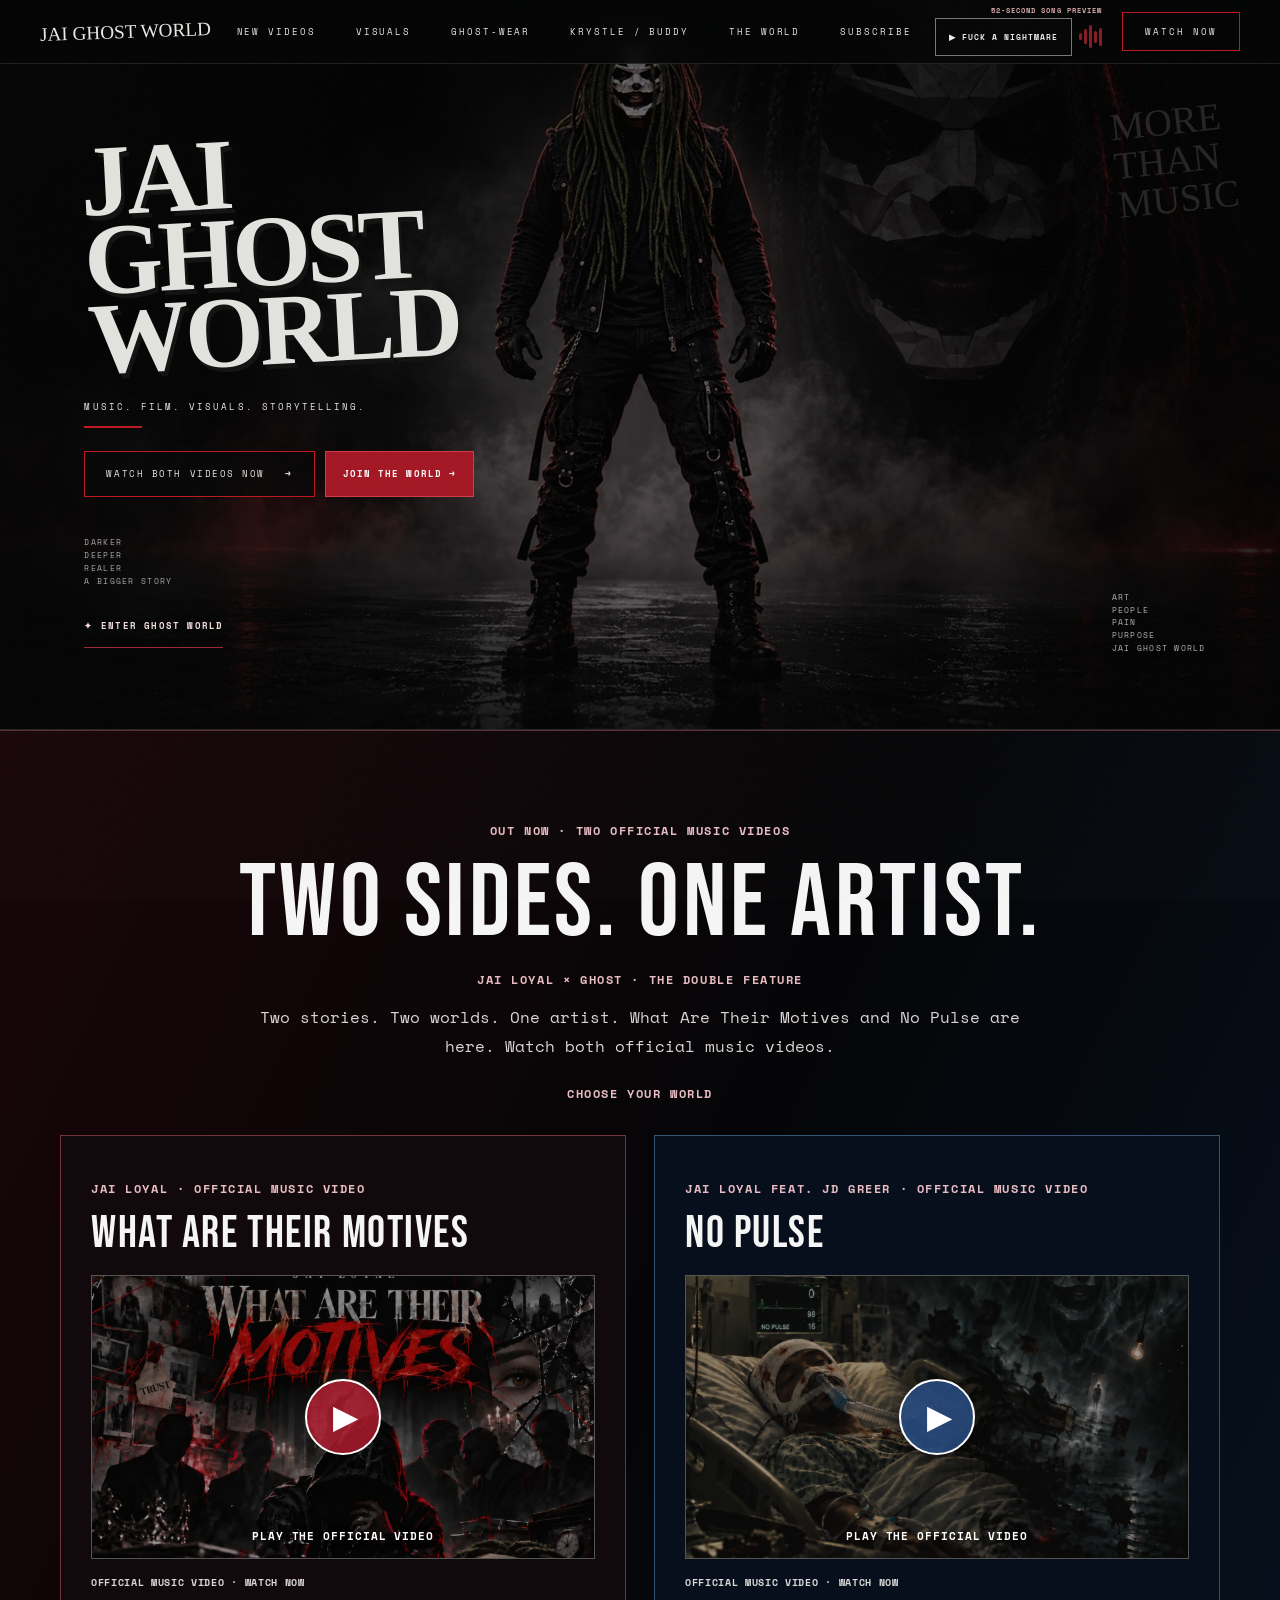
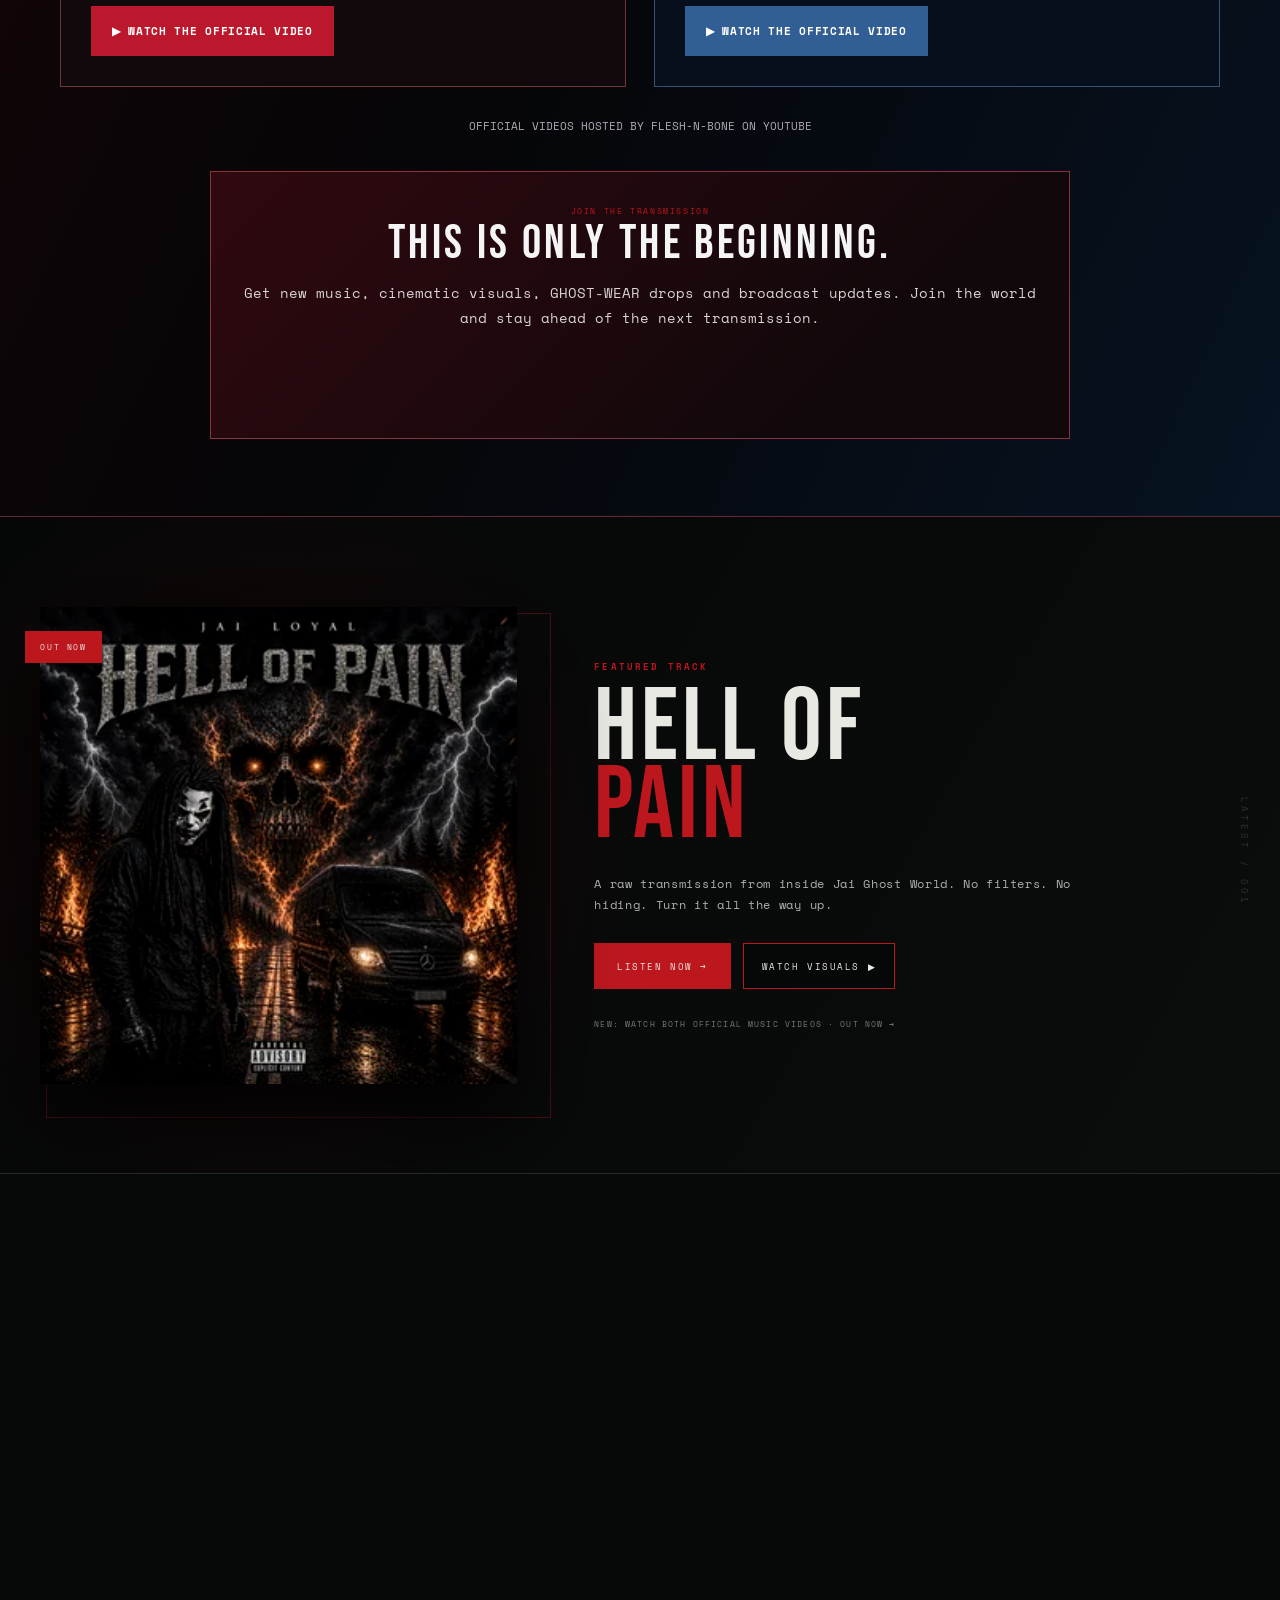
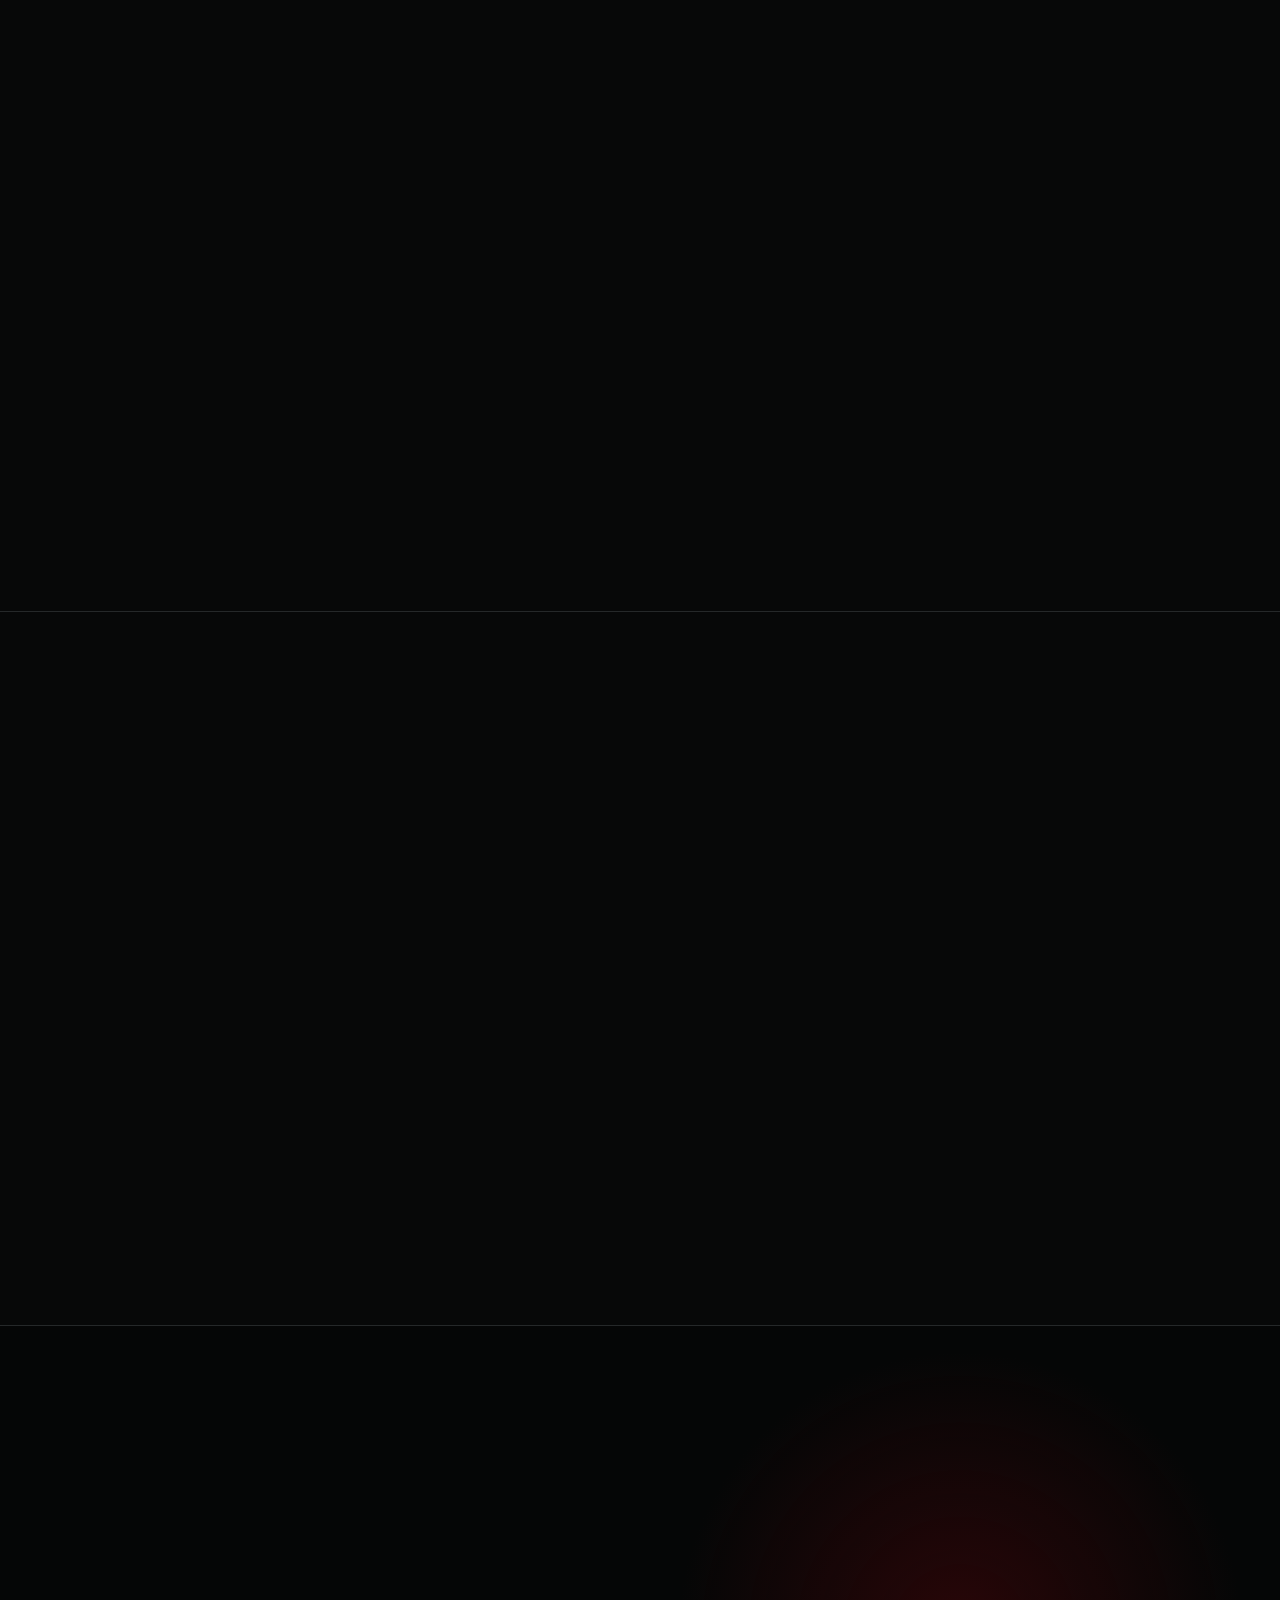
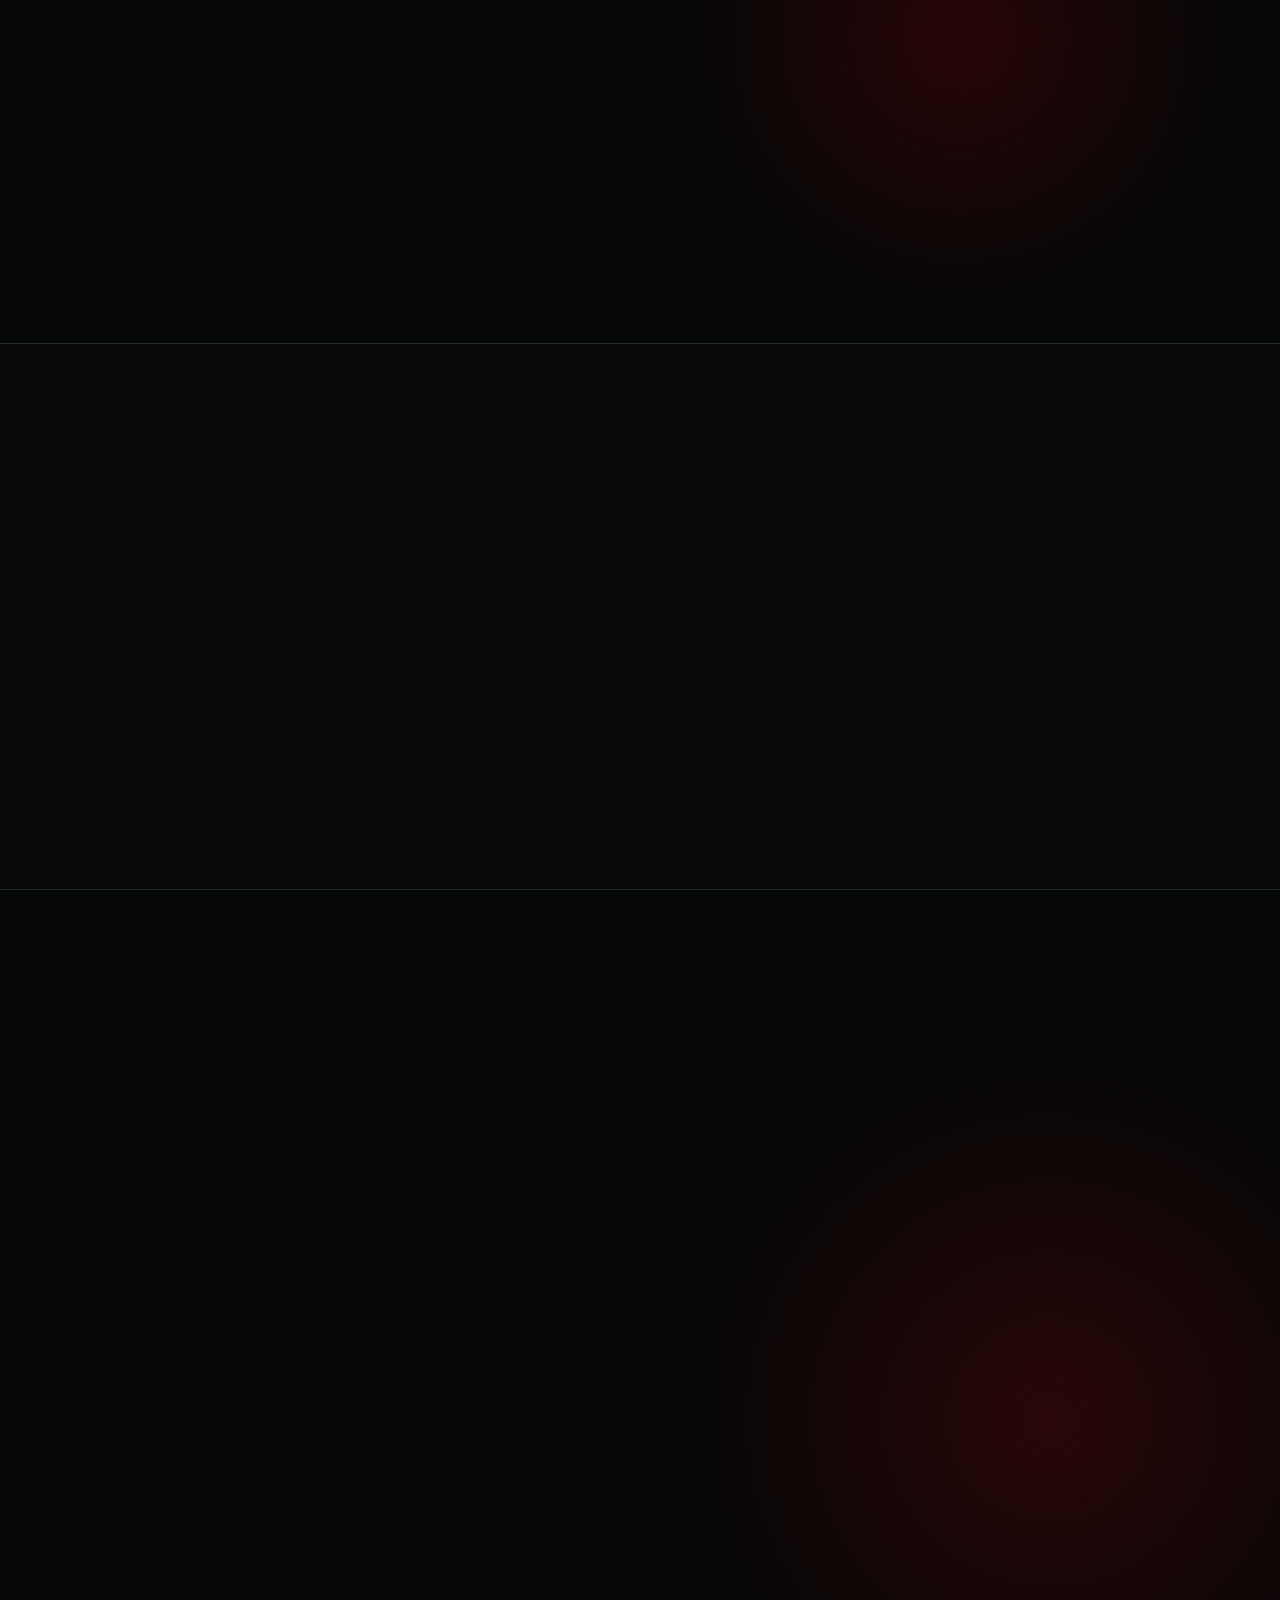
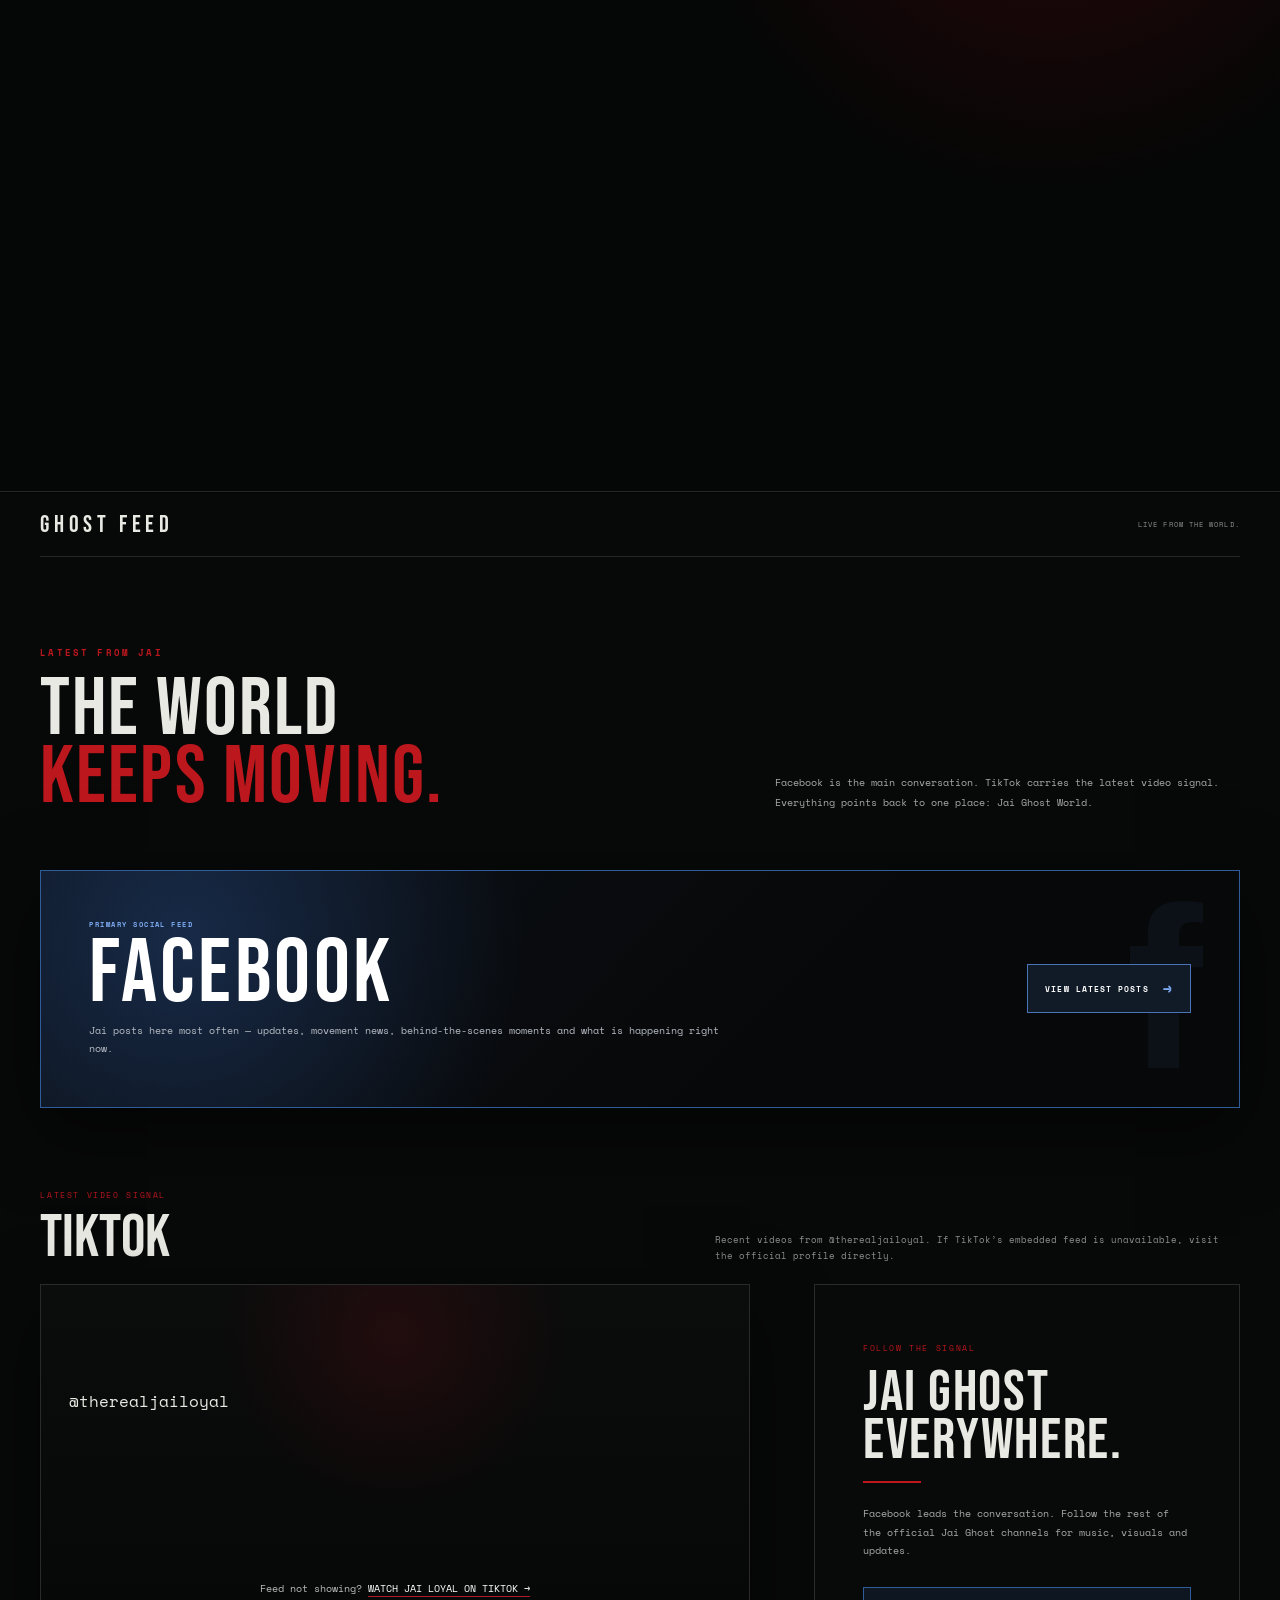
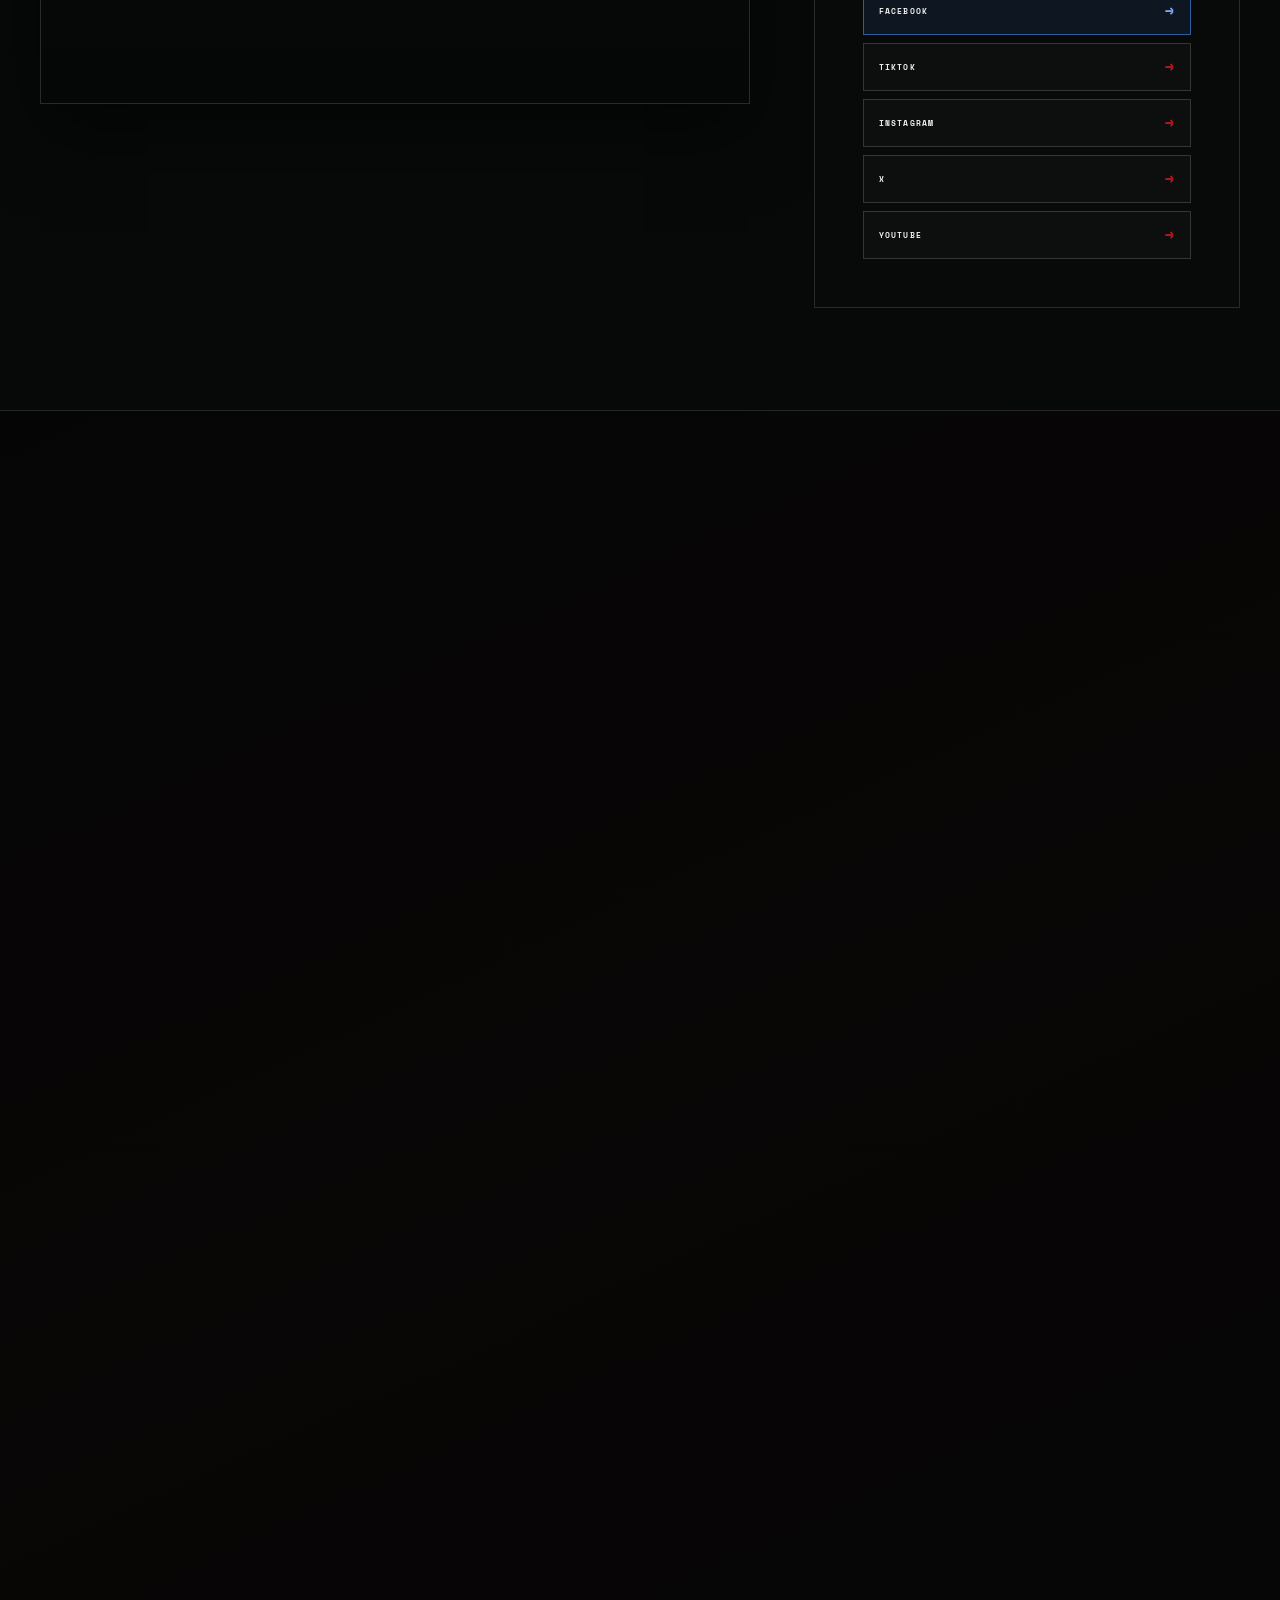
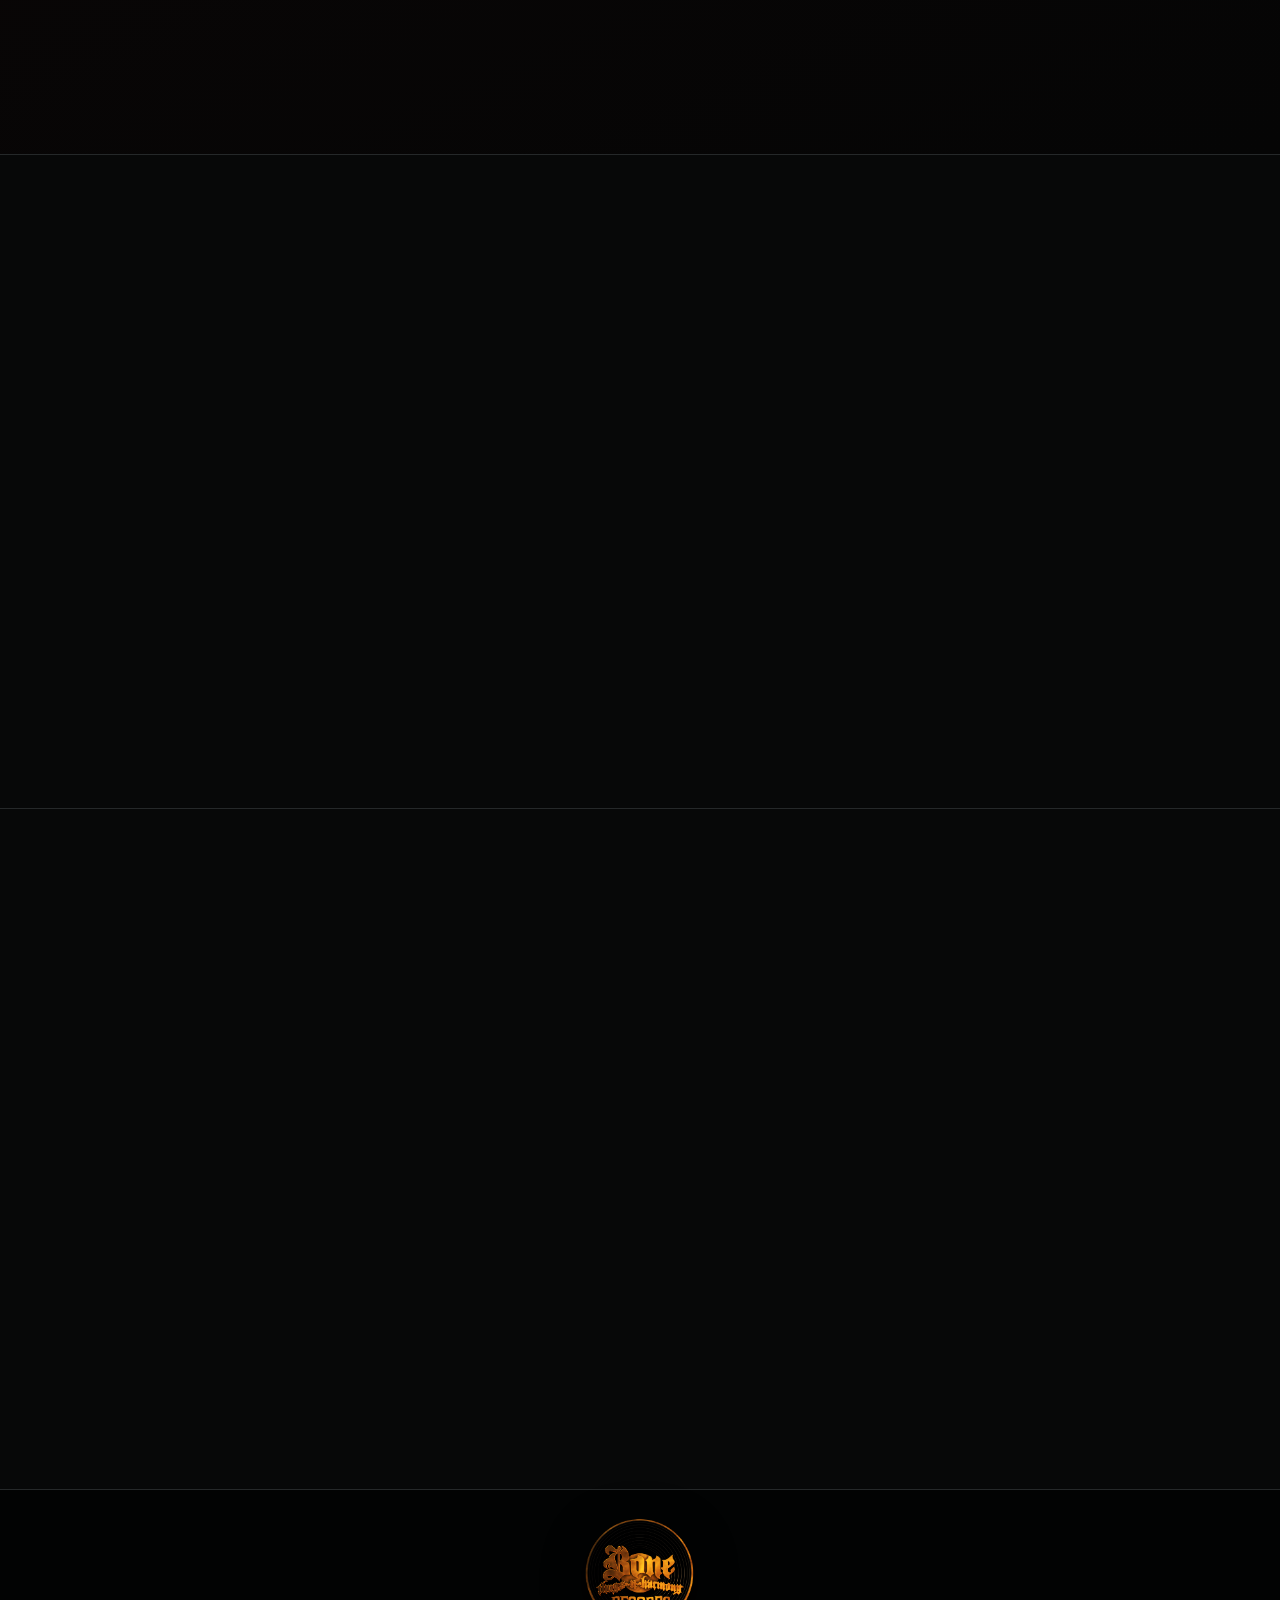
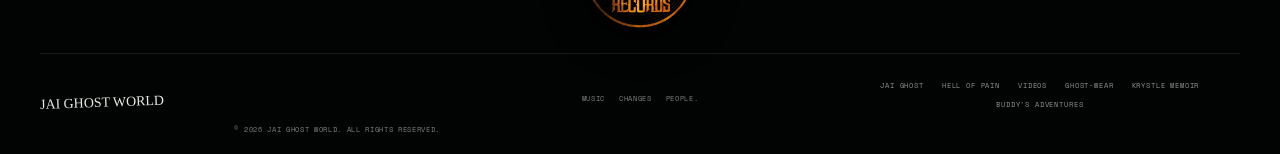
==== commit c7f86ad8: "Optimize homepage artwork without changing original images" ====
--- a/index.html
+++ b/index.html
@@ -27,7 +27,7 @@
   <link rel="icon" type="image/svg+xml" href="assets/favicon.svg">
   <link rel="apple-touch-icon" href="assets/apple-touch-icon.png">
   <title>Jai Ghost World | What Are Their Motives + No Pulse — Watch Now</title>
-  <link rel="preload" as="image" href="assets/hero-jai-ghost.png" fetchpriority="high">
+  <link rel="preload" as="image" href="assets/hero-jai-ghost.webp" fetchpriority="high">
   <link rel="preconnect" href="https://fonts.googleapis.com">
   <link rel="preconnect" href="https://fonts.gstatic.com" crossorigin>
   <link href="https://fonts.googleapis.com/css2?family=Bebas+Neue&family=Permanent+Marker&family=Space+Mono:wght@400;700&display=swap" rel="stylesheet">
@@ -142,10 +142,10 @@
     .hero-join-button:hover,.hero-join-button:focus-visible{background:#df273d;transform:translateY(-2px);outline:2px solid #fff;outline-offset:2px}
     #join-the-world{scroll-margin-top:95px}
     .premiere-signup{max-width:760px;margin:34px auto 0;padding:24px 18px;border:1px solid #8a3340;background:linear-gradient(135deg,#30090f,#11080b 75%);text-align:center}
-    .premiere-signup strong{display:block;font:400 clamp(2rem,5vw,3rem)/1 "Bebas Neue",sans-serif;letter-spacing:.07em}
-    .premiere-signup p{font-size:.68rem;line-height:1.75;color:#dad5d5;margin:12px 0 16px}
-    .premiere-signup a{display:inline-flex;justify-content:center;align-items:center;min-height:44px;padding:12px 20px;background:#b31b2c;color:#fff;font:700 .68rem "Space Mono",monospace;letter-spacing:.08em}
-    .premiere-signup a:hover,.premiere-signup a:focus-visible{background:#df3041;outline:2px solid #fff;outline-offset:2px}
+    .premiere-signup > strong{display:block;font:400 clamp(2rem,5vw,3rem)/1 "Bebas Neue",sans-serif;letter-spacing:.07em}
+    .premiere-signup > p{font-size:.68rem;line-height:1.75;color:#dad5d5;margin:12px 0 16px}
+    .premiere-signup > a{display:inline-flex;justify-content:center;align-items:center;min-height:44px;padding:12px 20px;background:#b31b2c;color:#fff;font:700 .68rem "Space Mono",monospace;letter-spacing:.08em}
+    .premiere-signup > a:hover,.premiere-signup > a:focus-visible{background:#df3041;outline:2px solid #fff;outline-offset:2px}
     .tiktok-fallback{font-size:.65rem;line-height:1.7;color:#bcbcbc;margin:14px 0 0}
     .tiktok-fallback a{color:#fff;text-decoration:underline;text-decoration-color:#b31b2c;text-underline-offset:4px}
     @media(max-width:560px){.hero-actions{gap:10px}.hero-actions a{font-size:.52rem;min-height:44px;padding:11px 13px;letter-spacing:.06em}}
@@ -168,7 +168,7 @@
 
   <main id="main">
     <section class="hero">
-      <img class="hero-art" src="assets/hero-jai-ghost.png" alt="Jai Ghost standing before a giant masked portrait in a cinematic smoke-filled world" fetchpriority="high" decoding="async">
+      <img class="hero-art" src="assets/hero-jai-ghost.webp" alt="Jai Ghost standing before a giant masked portrait in a cinematic smoke-filled world" fetchpriority="high" decoding="async">
       <div class="hero-vignette" aria-hidden="true"></div>
       <div class="hero-copy">
         <h1 class="brush">JAI GHOST<br>WORLD</h1>
@@ -213,7 +213,7 @@
         <p class="premiere-eyebrow" id="premiere-heading" aria-live="polite">JAI LOYAL × GHOST · THE DOUBLE FEATURE</p>
         <p class="premiere-description">Two stories. Two worlds. One artist. What Are Their Motives and No Pulse are here. Watch both official music videos.</p>
         <figure class="premiere-poster" style="max-width:940px;margin:22px auto 38px;display:none">
-          <img src="assets/JAI%20LOYAL%20Two%20Sides%2C%20One%20Artist%20Finished.png" alt="Two Sides, One Artist — What Are Their Motives and No Pulse official double-feature artwork" style="display:block;width:100%;height:auto;object-fit:contain" loading="lazy" decoding="async" onload="this.parentElement.style.display='block'" onerror="this.parentElement.style.display='none'">
+          <img src="assets/JAI%20LOYAL%20Two%20Sides%2C%20One%20Artist%20Finished.webp" alt="Two Sides, One Artist — What Are Their Motives and No Pulse official double-feature artwork" style="display:block;width:100%;height:auto;object-fit:contain" loading="lazy" decoding="async" onload="this.parentElement.style.display='block'" onerror="this.parentElement.style.display='none'">
         </figure>
         <p class="premiere-eyebrow">CHOOSE YOUR WORLD</p>
         <div class="premiere-choices">
@@ -221,7 +221,7 @@
             <p class="premiere-eyebrow">JAI LOYAL · OFFICIAL MUSIC VIDEO</p>
             <h3>WHAT ARE THEIR MOTIVES</h3>
             <div class="premiere-video">
-              <button class="jgw-feature-play" type="button" data-video-id="08gHX5cRoWQ" data-video-title="What Are Their Motives" aria-label="Play What Are Their Motives official music video"><img src="https://i.ytimg.com/vi/08gHX5cRoWQ/hqdefault.jpg" alt="What Are Their Motives video thumbnail" loading="lazy" decoding="async" onerror="this.onerror=null;this.src='assets/what%20are%20their%20motives%20cover%201650x1650%20for%20website.png'"><span class="jgw-feature-play-icon" aria-hidden="true">▶</span><span class="jgw-feature-play-label">PLAY THE OFFICIAL VIDEO</span></button>
+              <button class="jgw-feature-play" type="button" data-video-id="08gHX5cRoWQ" data-video-title="What Are Their Motives" aria-label="Play What Are Their Motives official music video"><img src="https://i.ytimg.com/vi/08gHX5cRoWQ/hqdefault.jpg" alt="What Are Their Motives video thumbnail" loading="lazy" decoding="async" onerror="this.onerror=null;this.src='assets/what%20are%20their%20motives%20cover%201650x1650%20for%20website.webp'"><span class="jgw-feature-play-icon" aria-hidden="true">▶</span><span class="jgw-feature-play-label">PLAY THE OFFICIAL VIDEO</span></button>
             </div>
             <p class="premiere-status">OFFICIAL MUSIC VIDEO · WATCH NOW</p>
             <a class="premiere-watch" href="https://youtu.be/08gHX5cRoWQ" target="_blank" rel="noopener noreferrer">▶ WATCH THE OFFICIAL VIDEO</a>
@@ -230,7 +230,7 @@
             <p class="premiere-eyebrow">JAI LOYAL FEAT. JD GREER · OFFICIAL MUSIC VIDEO</p>
             <h3>NO PULSE</h3>
             <div class="premiere-video">
-              <button class="jgw-feature-play" type="button" data-video-id="qqi93kNNCpI" data-video-title="No Pulse" aria-label="Play No Pulse official music video"><img src="https://i.ytimg.com/vi/qqi93kNNCpI/hqdefault.jpg" alt="No Pulse video thumbnail" loading="lazy" decoding="async" onerror="this.onerror=null;this.src='assets/NO%20PULSE%20OFFICIAL%20COVER%20for%20website.png'"><span class="jgw-feature-play-icon" aria-hidden="true">▶</span><span class="jgw-feature-play-label">PLAY THE OFFICIAL VIDEO</span></button>
+              <button class="jgw-feature-play" type="button" data-video-id="qqi93kNNCpI" data-video-title="No Pulse" aria-label="Play No Pulse official music video"><img src="https://i.ytimg.com/vi/qqi93kNNCpI/hqdefault.jpg" alt="No Pulse video thumbnail" loading="lazy" decoding="async" onerror="this.onerror=null;this.src='assets/NO%20PULSE%20OFFICIAL%20COVER%20for%20website.webp'"><span class="jgw-feature-play-icon" aria-hidden="true">▶</span><span class="jgw-feature-play-label">PLAY THE OFFICIAL VIDEO</span></button>
             </div>
             <p class="premiere-status">OFFICIAL MUSIC VIDEO · WATCH NOW</p>
             <a class="premiere-watch" href="https://youtu.be/qqi93kNNCpI" target="_blank" rel="noopener noreferrer">▶ WATCH THE OFFICIAL VIDEO</a>
@@ -244,7 +244,7 @@
 
         <section class="panel latest-release" id="latest" aria-labelledby="latest-title">
       <div class="latest-art">
-        <img src="assets/hell-of-pain.webp?v=20260921-1" alt="Hell of Pain by Jai Loyal official cover art" loading="eager" decoding="async">
+        <img src="assets/hell-of-pain.webp?v=20260921-1" alt="Hell of Pain by Jai Loyal official cover art" loading="lazy" decoding="async" fetchpriority="low">
         <span>OUT NOW</span>
       </div>
       <div class="latest-copy">
@@ -266,11 +266,11 @@
       </div>
       <div class="release-grid has-six">
         <a class="release-card motives" href="https://youtu.be/08gHX5cRoWQ" target="_blank" rel="noopener noreferrer" aria-label="Watch What Are Their Motives official music video">
-          <div class="cover"><img class="official-cover" src="assets/what%20are%20their%20motives%20cover%201650x1650%20for%20website.png" alt="What Are Their Motives official cover art" loading="lazy" decoding="async"></div>
+          <div class="cover"><img class="official-cover" src="assets/what%20are%20their%20motives%20cover%201650x1650%20for%20website.webp" alt="What Are Their Motives official cover art" loading="lazy" decoding="async"></div>
           <div class="release-meta"><span><b>WHAT ARE THEIR MOTIVES</b><small>OFFICIAL MUSIC VIDEO · NOV 13</small></span><i aria-hidden="true">▶</i></div>
         </a>
         <a class="release-card pulse" href="https://youtu.be/qqi93kNNCpI" target="_blank" rel="noopener noreferrer" aria-label="Watch No Pulse featuring JD Greer official music video">
-          <div class="cover"><img class="official-cover" src="assets/NO%20PULSE%20OFFICIAL%20COVER%20for%20website.png" alt="No Pulse official cover art" loading="lazy" decoding="async"></div>
+          <div class="cover"><img class="official-cover" src="assets/NO%20PULSE%20OFFICIAL%20COVER%20for%20website.webp" alt="No Pulse official cover art" loading="lazy" decoding="async"></div>
           <div class="release-meta"><span><b>NO PULSE</b><small>OFFICIAL MUSIC VIDEO · FEAT. JD GREER · NOV 13</small></span><i aria-hidden="true">▶</i></div>
         </a>
         <a class="release-card pain" href="https://open.spotify.com/track/2xGcJvZ2r7tfbiNhYbzMlf?si=1f18cf20ed8b45e4" target="_blank" rel="noopener noreferrer" aria-label="Listen to Hell of Pain on Spotify">
@@ -278,7 +278,7 @@
           <div class="release-meta"><span><b>HELL OF PAIN</b><small>Listen on Spotify</small></span><i aria-hidden="true">▶</i></div>
         </a>
         <a class="release-card eyes" href="https://open.spotify.com/track/1z708QcdhWh9Xv6w0SJK4P?si=22b5a183889a48f8" target="_blank" rel="noopener noreferrer" aria-label="Listen to I Seen Through the Devil's Eyes on Spotify">
-          <div class="cover"><img class="official-cover" src="assets/devils-eyes.webp?v=20261114-1" alt="I Seen Through the Devil's Eyes official cover art" loading="lazy" decoding="async" fetchpriority="low" onerror="this.onerror=null;this.src='assets/hero-jai-ghost.png';this.alt='Jai Ghost artwork'"></div>
+          <div class="cover"><img class="official-cover" src="assets/devils-eyes.webp?v=20261114-1" alt="I Seen Through the Devil's Eyes official cover art" loading="lazy" decoding="async" fetchpriority="low" onerror="this.onerror=null;this.src='assets/hero-jai-ghost.webp';this.alt='Jai Ghost artwork'"></div>
           <div class="release-meta"><span><b>I SEEN THROUGH<br> THE DEVIL'S EYES</b><small>Listen on Spotify</small></span><i aria-hidden="true">▶</i></div>
         </a>
         <a class="release-card panic" href="https://open.spotify.com/track/5Jt4Vc5hFzMMMkN3vNSnEM?si=de4d7a005ddf47fb" target="_blank" rel="noopener noreferrer" aria-label="Listen to I Seen the Devil Panic on Spotify">
@@ -297,7 +297,7 @@
       <div class="panel-head"><h2>THE VISUALS</h2><span>NOT VIDEOS. CINEMATIC TRANSMISSIONS.</span></div>
       <div class="visual-posters">
         <a class="visual-poster visual-poster--lead" href="https://youtu.be/OOTt7VrOcS8?is=TVDxP1Z9_sOQseCH" target="_blank" rel="noopener noreferrer">
-          <img src="assets/hero-world.png" alt="I Seen Through the Devil's Eyes cinematic visual" loading="lazy" decoding="async" fetchpriority="low">
+          <img src="assets/hero-world.webp" alt="I Seen Through the Devil's Eyes cinematic visual" loading="lazy" decoding="async" fetchpriority="low">
           <span class="poster-number">01</span><span class="poster-play">▶</span>
           <div><small>OFFICIAL MUSIC VIDEO</small><h3>I SEEN THROUGH<br> THE DEVIL'S EYES</h3><b>WATCH NOW →</b></div>
         </a>
@@ -323,7 +323,7 @@
       </div>
       <div class="live-layout">
         <div class="live-stage" id="live-stage" aria-label="Jai Ghost World broadcast player">
-          <img src="assets/hero-world.png" alt="" loading="lazy" decoding="async" fetchpriority="low">
+          <img src="assets/hero-world.webp" alt="" loading="lazy" decoding="async" fetchpriority="low">
           <div class="live-stage-shade" aria-hidden="true"></div>
           <div class="live-offline-message">
             <span class="live-mark" aria-hidden="true">JG</span>
@@ -377,7 +377,7 @@
 
       <article class="press-feature press-feature--nu-metal">
         <a class="press-visual" href="https://nu-metal.com/nu-metal-news-30-september-2026/" target="_blank" rel="noopener noreferrer" aria-label="Read the Nu-Metal.com featured artist story about Jai Ghost">
-          <img src="assets/devils-eyes.webp?v=20261114-1" alt="I Seen Through the Devil's Eyes artwork featured with Jai Ghost press coverage" loading="lazy" decoding="async" fetchpriority="low" onerror="this.onerror=null;this.src='assets/hero-jai-ghost.png';this.alt='Jai Ghost artwork'">
+          <img src="assets/devils-eyes.webp?v=20261114-1" alt="I Seen Through the Devil's Eyes artwork featured with Jai Ghost press coverage" loading="lazy" decoding="async" fetchpriority="low" onerror="this.onerror=null;this.src='assets/hero-jai-ghost.webp';this.alt='Jai Ghost artwork'">
           <small>NU-METAL.COM • SEPTEMBER 30, 2026</small>
         </a>
         <div class="press-copy">
@@ -497,7 +497,7 @@
         <figure><img src="assets/solomon-paulk-chair-solo.jpg?v=20260914-3" alt="Jai Loyal solo portrait from The Solomon Paulk Show session" loading="lazy" decoding="async" fetchpriority="low"></figure>
         <figure><img src="assets/solomon-paulk-chair-point.jpg?v=20260914-3" alt="Jai Loyal portrait during The Solomon Paulk Show session" loading="lazy" decoding="async" fetchpriority="low"></figure>
         <figure><img src="assets/solomon-paulk-standing.jpg?v=20260914-3" alt="Jai Loyal and the host standing in The Solomon Paulk Show studio" loading="lazy" decoding="async" fetchpriority="low"></figure>
-        <figure><img src="assets/ghost-loyal-apparel-bts.png?v=20260915-1" alt="Ghost and Loyal Apparel artwork featuring Jai Loyal and Jai Ghost" loading="lazy" decoding="async" fetchpriority="low"></figure>
+        <figure><img src="assets/ghost-loyal-apparel-bts.webp?v=20260915-1" alt="Ghost and Loyal Apparel artwork featuring Jai Loyal and Jai Ghost" loading="lazy" decoding="async" fetchpriority="low"></figure>
         <figure><img src="assets/ghost-basement-01.webp?v=20260915-1" alt="Masked Jai Ghost in a blue-lit basement scene" loading="lazy" decoding="async" fetchpriority="low"></figure>
         <figure><img src="assets/ghost-basement-02.webp?v=20260915-1" alt="Shadowed close-up of Jai Ghost beside a basement window" loading="lazy" decoding="async" fetchpriority="low"></figure>
         <figure><img src="assets/ghost-basement-03.webp?v=20260915-1" alt="Jai Ghost looking upward beneath a blue basement light" loading="lazy" decoding="async" fetchpriority="low"></figure>
@@ -526,13 +526,13 @@
         </div>
         <a class="message-button" href="mailto:Management@jaighostworld.com">SEND A MESSAGE →</a>
       </div>
-      <img class="contact-person" src="assets/hero-jai-ghost.png" alt="" loading="lazy" decoding="async" fetchpriority="low">
+      <img class="contact-person" src="assets/hero-jai-ghost.webp" alt="" loading="lazy" decoding="async" fetchpriority="low">
     </section>
   </main>
 
   <footer id="site-footer">
     <div class="footer-label" aria-label="BTNH Records">
-      <img src="assets/btnh-records-logo.png?v=20260915-1" alt="BTNH Records — Bone Thugs-n-Harmony" loading="lazy" decoding="async" fetchpriority="low">
+      <img src="assets/btnh-records-logo.webp?v=20260915-1" alt="BTNH Records — Bone Thugs-n-Harmony" loading="lazy" decoding="async" fetchpriority="low">
     </div>
     <a class="brand brush" href="#top">JAI GHOST WORLD</a>
     <p>MUSIC &nbsp; CHANGES &nbsp; PEOPLE.</p>
--- a/styles.css
+++ b/styles.css
@@ -1,10 +1,10 @@
-@import url('https://fonts.googleapis.com/css2?family=Bebas+Neue&family=Permanent+Marker&family=Space+Mono:wght@400;700&display=swap');
-:root{--bg:#030404;--panel:#070808;--ink:#e9e9e4;--muted:#858887;--red:#bd171e;--line:#252829;--pad:clamp(22px,3.15vw,52px)}
-*{box-sizing:border-box}html{scroll-behavior:smooth;overflow-x:hidden}body{margin:0;background:var(--bg);color:var(--ink);font-family:'Space Mono',monospace;overflow-x:hidden}a{color:inherit;text-decoration:none}img{display:block;width:100%}figure{margin:0}.brush{font-family:'Permanent Marker',cursive}.skip-link{position:fixed;z-index:999;left:12px;top:12px;transform:translateY(-180%);background:#fff;color:#000;padding:10px}.skip-link:focus{transform:none}.grain{position:fixed;z-index:90;inset:0;pointer-events:none;opacity:.045;background-image:url("data:image/svg+xml,%3Csvg xmlns='http://www.w3.org/2000/svg' width='180' height='180'%3E%3Cfilter id='n'%3E%3CfeTurbulence type='fractalNoise' baseFrequency='.9' numOctaves='4' stitchTiles='stitch'/%3E%3C/filter%3E%3Crect width='100%25' height='100%25' filter='url(%23n)' opacity='.8'/%3E%3C/svg%3E")}.red-rule{display:block;width:58px;height:2px;background:var(--red)}
-.site-header{height:64px;position:absolute;z-index:40;inset:0 0 auto;padding:0 var(--pad);display:grid;grid-template-columns:1fr auto 1fr;align-items:center;border-bottom:1px solid #ffffff1d;background:#030404db;backdrop-filter:blur(7px)}.brand{font-size:clamp(1rem,1.5vw,1.45rem);transform:rotate(-2deg);white-space:nowrap}.site-header nav{display:flex;gap:34px}.site-header nav a,.header-cta{font-size:.57rem;letter-spacing:.21em;text-transform:uppercase}.site-header nav a{padding:21px 3px}.header-cta{justify-self:end;border:1px solid var(--red);padding:12px 22px}.menu-toggle{display:none;background:transparent;border:0}.menu-toggle i{display:block;width:26px;height:1px;background:#fff;margin:7px}
-.hero{position:relative;height:min(810px,57vw);min-height:600px;overflow:hidden;border-bottom:1px solid var(--line);background:#070909}.hero-art{position:absolute;inset:0;width:100%;height:100%;object-fit:cover;object-position:center;filter:saturate(.72) contrast(1.08) brightness(.67)}.hero-vignette{position:absolute;z-index:2;inset:0;background:linear-gradient(90deg,#030404d9 0,#03040459 29%,transparent 55%,#03040435 76%,#030404a8 100%),linear-gradient(0deg,#020303c9 0,transparent 30%,#0203033b 100%),radial-gradient(ellipse at center,transparent 30%,#0007 100%)}.hero-copy{position:absolute;z-index:5;left:6.6%;top:18%;width:35%}.hero-copy h1{margin:0;color:#e3e3df;font-size:clamp(4.5rem,7.9vw,8.3rem);line-height:.78;letter-spacing:-.045em;text-shadow:3px 5px #111;transform:rotate(-3deg)}.hero-copy p{margin:32px 0 13px;font-size:clamp(.52rem,.73vw,.7rem);letter-spacing:.22em;white-space:nowrap}.outline-button{display:inline-flex;align-items:center;gap:20px;min-height:46px;margin-top:23px;border:1px solid var(--red);padding:12px 21px;background:#050606b5;font-size:.57rem;letter-spacing:.17em}.outline-button:hover,.outline-button:focus-visible{background:var(--red)}.outline-button.small{margin-top:10px;padding:10px 18px}.hero-copy small{display:block;margin-top:39px;color:#a7aaa7;font-size:.47rem;letter-spacing:.17em;line-height:1.75}.hero-side-note{position:absolute;z-index:5;right:5.8%;bottom:10%;font-size:.47rem;line-height:1.7;letter-spacing:.17em;color:#b4b5b2}.hero-graffiti{position:absolute;z-index:5;right:3.5%;top:14%;font-size:clamp(1.6rem,3vw,3rem);line-height:1.02;color:#8a8d8a;opacity:.24;transform:rotate(-6deg)}
-.panel{padding:0 var(--pad);background:var(--panel);border-bottom:1px solid var(--line)}.panel-head{height:64px;display:flex;align-items:center;justify-content:space-between;border-bottom:1px solid var(--line)}.panel-head h2{margin:0;font-family:'Bebas Neue',sans-serif;font-size:clamp(1.25rem,1.9vw,1.9rem);font-weight:400;letter-spacing:.19em}.panel-head span{color:#8c8f8d;font-size:.45rem;letter-spacing:.15em}
-.releases{padding-bottom:23px}.release-grid.has-five{display:grid;grid-template-columns:repeat(5,minmax(0,1fr));gap:clamp(10px,1.3vw,22px);padding-top:14px}.release-card{min-width:0}.cover{position:relative;aspect-ratio:1;overflow:hidden;border:1px solid #333638;background:#090909}.release-card[href] .cover{transition:.2s}.release-card[href]:hover .cover,.release-card[href]:focus-visible .cover{border-color:var(--red);transform:translateY(-3px)}.release-card[href]:focus-visible{outline:2px solid var(--red);outline-offset:4px}.cover img{height:100%;object-fit:cover;filter:grayscale(.7) contrast(1.3) brightness(.68)}.cover-shade{position:absolute;inset:0;background:linear-gradient(0deg,#050505e4,transparent 52%),linear-gradient(135deg,#0000,#82070b25)}.cover strong{position:absolute;z-index:3;left:7%;right:7%;bottom:9%;font-size:clamp(1.15rem,2.1vw,2.45rem);line-height:.88;text-transform:uppercase;text-shadow:2px 3px #000}.pain .cover img{transform:scale(1.15)}.pain .cover strong{color:var(--red);font-size:clamp(1.55rem,2.7vw,3rem);transform:rotate(-8deg)}.eyes .cover img{object-position:center 17%;transform:scale(2.1)}.eyes .cover strong,.panic .cover strong{font-family:'Bebas Neue',sans-serif;text-align:center;font-size:clamp(.95rem,1.62vw,1.9rem)}.eyes em,.panic em,.whispers em{font-style:normal;color:var(--red)}.eye-glow{position:absolute;z-index:2;left:50%;top:42%;width:30%;height:18%;transform:translate(-50%,-50%);background:radial-gradient(circle,#ff3238 0 7%,#a30008 20%,transparent 68%);mix-blend-mode:screen;filter:blur(2px)}.panic .cover img,.whispers .cover img{filter:grayscale(.9) contrast(1.35) brightness(.48)}.pulse-cover{background:radial-gradient(circle at 50% 38%,#3b080b,#0b0707 30%,#040505 62%)}.heart{position:absolute;left:50%;top:40%;transform:translate(-50%,-50%) rotate(-9deg);font-size:clamp(4rem,7vw,7rem);color:#691118;text-shadow:0 0 18px #9d1319}.pulse-line{position:absolute;left:13%;right:13%;top:46%;height:2px;background:linear-gradient(90deg,transparent 0 7%,#b91016 7% 23%,transparent 23% 28%,#b91016 28% 33%,transparent 33% 37%,#b91016 37% 63%,transparent 63%)}.pulse .cover strong{left:0;right:0;text-align:center;font-size:clamp(1.6rem,2.7vw,3rem);transform:rotate(-3deg)}.whispers .cover:before{content:"";position:absolute;z-index:2;inset:0;background:repeating-linear-gradient(0deg,transparent 0 11px,#fff1 12px),radial-gradient(circle at 50% 35%,#c7192033,transparent 43%)}.whispers .cover strong{font-size:clamp(1rem,1.8vw,2.1rem);transform:rotate(-4deg)}.release-meta{display:flex;justify-content:space-between;align-items:flex-start;padding:9px 2px 0}.release-meta b{display:block;font-size:.52rem;line-height:1.35;letter-spacing:.11em}.release-meta small{display:block;margin-top:3px;color:#8b8e8c;font-size:.44rem}.release-meta i{width:22px;height:22px;display:grid;place-items:center;border:1px solid #c8cac6;border-radius:50%;font-style:normal;font-size:.45rem}.coming-soon{color:var(--red);font-size:.4rem;letter-spacing:.07em;text-align:right}
+@import url('https://fonts.googleapis.com/css2?family=Bebas+Neue&family=Permanent+Marker&family=Space+Mono:wght@400;700&display=swap');
+:root{--bg:#030404;--panel:#070808;--ink:#e9e9e4;--muted:#858887;--red:#bd171e;--line:#252829;--pad:clamp(22px,3.15vw,52px)}
+*{box-sizing:border-box}html{scroll-behavior:smooth;overflow-x:hidden}body{margin:0;background:var(--bg);color:var(--ink);font-family:'Space Mono',monospace;overflow-x:hidden}a{color:inherit;text-decoration:none}img{display:block;width:100%}figure{margin:0}.brush{font-family:'Permanent Marker',cursive}.skip-link{position:fixed;z-index:999;left:12px;top:12px;transform:translateY(-180%);background:#fff;color:#000;padding:10px}.skip-link:focus{transform:none}.grain{position:fixed;z-index:90;inset:0;pointer-events:none;opacity:.045;background-image:url("data:image/svg+xml,%3Csvg xmlns='http://www.w3.org/2000/svg' width='180' height='180'%3E%3Cfilter id='n'%3E%3CfeTurbulence type='fractalNoise' baseFrequency='.9' numOctaves='4' stitchTiles='stitch'/%3E%3C/filter%3E%3Crect width='100%25' height='100%25' filter='url(%23n)' opacity='.8'/%3E%3C/svg%3E")}.red-rule{display:block;width:58px;height:2px;background:var(--red)}
+.site-header{height:64px;position:absolute;z-index:40;inset:0 0 auto;padding:0 var(--pad);display:grid;grid-template-columns:1fr auto 1fr;align-items:center;border-bottom:1px solid #ffffff1d;background:#030404db;backdrop-filter:blur(7px)}.brand{font-size:clamp(1rem,1.5vw,1.45rem);transform:rotate(-2deg);white-space:nowrap}.site-header nav{display:flex;gap:34px}.site-header nav a,.header-cta{font-size:.57rem;letter-spacing:.21em;text-transform:uppercase}.site-header nav a{padding:21px 3px}.header-cta{justify-self:end;border:1px solid var(--red);padding:12px 22px}.menu-toggle{display:none;background:transparent;border:0}.menu-toggle i{display:block;width:26px;height:1px;background:#fff;margin:7px}
+.hero{position:relative;height:min(810px,57vw);min-height:600px;overflow:hidden;border-bottom:1px solid var(--line);background:#070909}.hero-art{position:absolute;inset:0;width:100%;height:100%;object-fit:cover;object-position:center;filter:saturate(.72) contrast(1.08) brightness(.67)}.hero-vignette{position:absolute;z-index:2;inset:0;background:linear-gradient(90deg,#030404d9 0,#03040459 29%,transparent 55%,#03040435 76%,#030404a8 100%),linear-gradient(0deg,#020303c9 0,transparent 30%,#0203033b 100%),radial-gradient(ellipse at center,transparent 30%,#0007 100%)}.hero-copy{position:absolute;z-index:5;left:6.6%;top:18%;width:35%}.hero-copy h1{margin:0;color:#e3e3df;font-size:clamp(4.5rem,7.9vw,8.3rem);line-height:.78;letter-spacing:-.045em;text-shadow:3px 5px #111;transform:rotate(-3deg)}.hero-copy p{margin:32px 0 13px;font-size:clamp(.52rem,.73vw,.7rem);letter-spacing:.22em;white-space:nowrap}.outline-button{display:inline-flex;align-items:center;gap:20px;min-height:46px;margin-top:23px;border:1px solid var(--red);padding:12px 21px;background:#050606b5;font-size:.57rem;letter-spacing:.17em}.outline-button:hover,.outline-button:focus-visible{background:var(--red)}.outline-button.small{margin-top:10px;padding:10px 18px}.hero-copy small{display:block;margin-top:39px;color:#a7aaa7;font-size:.47rem;letter-spacing:.17em;line-height:1.75}.hero-side-note{position:absolute;z-index:5;right:5.8%;bottom:10%;font-size:.47rem;line-height:1.7;letter-spacing:.17em;color:#b4b5b2}.hero-graffiti{position:absolute;z-index:5;right:3.5%;top:14%;font-size:clamp(1.6rem,3vw,3rem);line-height:1.02;color:#8a8d8a;opacity:.24;transform:rotate(-6deg)}
+.panel{padding:0 var(--pad);background:var(--panel);border-bottom:1px solid var(--line)}.panel-head{height:64px;display:flex;align-items:center;justify-content:space-between;border-bottom:1px solid var(--line)}.panel-head h2{margin:0;font-family:'Bebas Neue',sans-serif;font-size:clamp(1.25rem,1.9vw,1.9rem);font-weight:400;letter-spacing:.19em}.panel-head span{color:#8c8f8d;font-size:.45rem;letter-spacing:.15em}
+.releases{padding-bottom:23px}.release-grid.has-five{display:grid;grid-template-columns:repeat(5,minmax(0,1fr));gap:clamp(10px,1.3vw,22px);padding-top:14px}.release-card{min-width:0}.cover{position:relative;aspect-ratio:1;overflow:hidden;border:1px solid #333638;background:#090909}.release-card[href] .cover{transition:.2s}.release-card[href]:hover .cover,.release-card[href]:focus-visible .cover{border-color:var(--red);transform:translateY(-3px)}.release-card[href]:focus-visible{outline:2px solid var(--red);outline-offset:4px}.cover img{height:100%;object-fit:cover;filter:grayscale(.7) contrast(1.3) brightness(.68)}.cover-shade{position:absolute;inset:0;background:linear-gradient(0deg,#050505e4,transparent 52%),linear-gradient(135deg,#0000,#82070b25)}.cover strong{position:absolute;z-index:3;left:7%;right:7%;bottom:9%;font-size:clamp(1.15rem,2.1vw,2.45rem);line-height:.88;text-transform:uppercase;text-shadow:2px 3px #000}.pain .cover img{transform:scale(1.15)}.pain .cover strong{color:var(--red);font-size:clamp(1.55rem,2.7vw,3rem);transform:rotate(-8deg)}.eyes .cover img{object-position:center 17%;transform:scale(2.1)}.eyes .cover strong,.panic .cover strong{font-family:'Bebas Neue',sans-serif;text-align:center;font-size:clamp(.95rem,1.62vw,1.9rem)}.eyes em,.panic em,.whispers em{font-style:normal;color:var(--red)}.eye-glow{position:absolute;z-index:2;left:50%;top:42%;width:30%;height:18%;transform:translate(-50%,-50%);background:radial-gradient(circle,#ff3238 0 7%,#a30008 20%,transparent 68%);mix-blend-mode:screen;filter:blur(2px)}.panic .cover img,.whispers .cover img{filter:grayscale(.9) contrast(1.35) brightness(.48)}.pulse-cover{background:radial-gradient(circle at 50% 38%,#3b080b,#0b0707 30%,#040505 62%)}.heart{position:absolute;left:50%;top:40%;transform:translate(-50%,-50%) rotate(-9deg);font-size:clamp(4rem,7vw,7rem);color:#691118;text-shadow:0 0 18px #9d1319}.pulse-line{position:absolute;left:13%;right:13%;top:46%;height:2px;background:linear-gradient(90deg,transparent 0 7%,#b91016 7% 23%,transparent 23% 28%,#b91016 28% 33%,transparent 33% 37%,#b91016 37% 63%,transparent 63%)}.pulse .cover strong{left:0;right:0;text-align:center;font-size:clamp(1.6rem,2.7vw,3rem);transform:rotate(-3deg)}.whispers .cover:before{content:"";position:absolute;z-index:2;inset:0;background:repeating-linear-gradient(0deg,transparent 0 11px,#fff1 12px),radial-gradient(circle at 50% 35%,#c7192033,transparent 43%)}.whispers .cover strong{font-size:clamp(1rem,1.8vw,2.1rem);transform:rotate(-4deg)}.release-meta{display:flex;justify-content:space-between;align-items:flex-start;padding:9px 2px 0}.release-meta b{display:block;font-size:.52rem;line-height:1.35;letter-spacing:.11em}.release-meta small{display:block;margin-top:3px;color:#8b8e8c;font-size:.44rem}.release-meta i{width:22px;height:22px;display:grid;place-items:center;border:1px solid #c8cac6;border-radius:50%;font-style:normal;font-size:.45rem}.coming-soon{color:var(--red);font-size:.4rem;letter-spacing:.07em;text-align:right}
 .visuals{padding-bottom:20px}.visual-grid{display:grid;grid-template-columns:56% 23% 21%;min-height:285px;padding-top:12px}.watch-world,.visual-side{position:relative;overflow:hidden;border:1px solid #303334}.watch-world img,.visual-side img{height:100%;object-fit:cover;filter:grayscale(.66) contrast(1.25) brightness(.68)}.watch-world figcaption{position:absolute;left:20px;bottom:17px;display:flex;gap:17px;align-items:center}.watch-world figcaption>b{width:39px;height:39px;display:grid;place-items:center;border:1px solid #ddd;border-radius:50%}.watch-world figcaption strong{display:block;font-size:.57rem;letter-spacing:.19em}.watch-world figcaption small{display:block;margin-top:7px;font-size:.4rem;letter-spacing:.14em}.visual-copy{padding:38px 22px 15px 32px}.visual-copy h3{margin:0 0 15px;font-family:'Bebas Neue',sans-serif;font-size:clamp(1.35rem,2.1vw,2.25rem);font-weight:400;line-height:.93;letter-spacing:.13em}.visual-copy h3 b{font-weight:400}.visual-copy p{margin-top:20px;color:#a1a3a1;font-size:.49rem;line-height:1.75}.visual-side figcaption{position:absolute;right:13px;bottom:15px;padding-bottom:7px;border-bottom:2px solid var(--red);font-size:.46rem;line-height:1.7;letter-spacing:.17em}
 .live-channel{padding-bottom:var(--pad);background:radial-gradient(circle at 75% 50%,#290608 0,transparent 28%),#050606}.live-layout{display:grid;grid-template-columns:minmax(0,1.7fr) minmax(260px,.7fr);gap:clamp(24px,4vw,68px);align-items:center;padding-top:clamp(22px,3vw,44px)}.live-stage{position:relative;isolation:isolate;aspect-ratio:16/9;overflow:hidden;border:1px solid #3b3d3e;background:#010202;box-shadow:0 22px 55px #0009}.live-stage:before{content:"";position:absolute;z-index:3;inset:10px;border:1px solid #ffffff18;pointer-events:none}.live-stage img{height:100%;object-fit:cover;filter:grayscale(1) contrast(1.35) brightness(.25);transform:scale(1.02)}.live-stage-shade{position:absolute;z-index:1;inset:0;background:radial-gradient(circle at center,transparent,#000c),repeating-linear-gradient(0deg,#0000 0 3px,#0005 4px)}.live-offline-message{position:absolute;z-index:4;inset:0;display:flex;flex-direction:column;align-items:center;justify-content:center;text-align:center;text-shadow:0 3px 16px #000}.live-mark{width:62px;height:62px;display:grid;place-items:center;margin-bottom:18px;border:1px solid #777;border-radius:50%;font-family:'Bebas Neue',sans-serif;font-size:1.45rem;letter-spacing:.08em}.live-offline-message p{margin:0 0 9px;color:#a8aaa8;font-size:.45rem;letter-spacing:.3em}.live-offline-message strong{font-family:'Bebas Neue',sans-serif;font-size:clamp(1.8rem,4vw,4.2rem);font-weight:400;line-height:.9;letter-spacing:.12em}.live-copy{padding-right:clamp(0px,2vw,25px)}.live-status{display:inline-flex;align-items:center;gap:9px;margin-bottom:25px;padding:8px 12px;border:1px solid #626565;background:#080909;color:#b8bab8;font-size:.47rem;font-weight:700;letter-spacing:.2em}.live-status i{width:8px;height:8px;border-radius:50%;background:#6f7371}.live-kicker{color:#8d908e!important;font-size:.43rem!important;letter-spacing:.2em!important}.live-copy h3{margin:12px 0 17px;font-family:'Bebas Neue',sans-serif;font-size:clamp(2.1rem,4vw,4.4rem);font-weight:400;line-height:.86;letter-spacing:.09em}.live-copy h3 b{color:var(--red);font-weight:400}.live-copy>p{max-width:440px;color:#aeb0ad;font-size:.51rem;line-height:1.75}.live-actions{display:flex;align-items:center;gap:22px;flex-wrap:wrap}.text-link{margin-top:10px;padding:10px 0;border-bottom:1px solid #727573;font-size:.5rem;letter-spacing:.13em}.text-link:hover,.text-link:focus-visible{color:var(--red);border-color:var(--red);outline:none}.live-channel[data-status="live"] .live-status{border-color:var(--red);color:#fff}.live-channel[data-status="live"] .live-status i{background:#f22;box-shadow:0 0 14px #f22}.live-channel.has-live-embed .live-offline-message{display:none}.live-embed{position:absolute;z-index:5;inset:0;width:100%;height:100%;border:0}
 .about{display:grid;grid-template-columns:41% 38% 21%;min-height:380px;padding:0}.about-portrait{overflow:hidden;background:#050505}.about-portrait img{height:100%;object-fit:contain;object-position:center;filter:none}.about-copy{padding:45px 34px 30px}.red-label{color:var(--red);font-size:.48rem;letter-spacing:.21em}.about-copy h2{margin:9px 0 12px;font-family:'Bebas Neue',sans-serif;font-size:clamp(1.55rem,2.35vw,2.7rem);font-weight:400;letter-spacing:.17em}.about-copy p{margin:14px 0;color:#b8bab7;font-size:.51rem;line-height:1.62}.about blockquote{margin:0;padding:62px 18px 20px 8px;color:#8b8e8c;opacity:.72;font-size:clamp(1.75rem,3.1vw,3.5rem);line-height:.98;transform:rotate(-5deg)}.about blockquote cite{display:block;margin-top:18px;color:#d2d3cf;font-family:'Space Mono',monospace;font-size:.5rem;text-align:right}
@@ -14,13 +14,13 @@
 .visual-posters{display:grid;grid-template-columns:1.35fr 1fr 1fr;gap:10px;padding-top:16px}.visual-poster{position:relative;min-height:clamp(390px,42vw,640px);overflow:hidden;border:1px solid #303334;background:#0a0a0a}.visual-poster img{width:100%;height:100%;object-fit:cover;filter:grayscale(.72) contrast(1.25) brightness(.48);transition:transform .55s,filter .55s}.visual-poster--lead img{object-position:center}.visual-poster:hover img,.visual-poster:focus-visible img{transform:scale(1.035);filter:grayscale(.25) contrast(1.2) brightness(.6)}.visual-poster:after{content:"";position:absolute;inset:0;background:linear-gradient(0deg,#030404f2 0,#0304041a 57%,#0304049a 100%)}.visual-poster>div{position:absolute;z-index:2;left:clamp(18px,2.2vw,36px);right:18px;bottom:clamp(22px,3vw,44px)}.visual-poster small{color:#b8bab7;font-size:.43rem;letter-spacing:.2em}.visual-poster h3{margin:10px 0 15px;font-family:'Bebas Neue',sans-serif;font-size:clamp(2.2rem,4vw,5rem);font-weight:400;line-height:.83;letter-spacing:.04em}.visual-poster:not(.visual-poster--lead) h3{font-size:clamp(1.8rem,3vw,3.4rem)}.visual-poster b{color:var(--red);font-size:.48rem;letter-spacing:.18em}.poster-number{position:absolute;z-index:2;top:19px;left:20px;font-size:.46rem;letter-spacing:.2em}.poster-play{position:absolute;z-index:2;top:20px;right:20px;width:42px;height:42px;display:grid;place-items:center;border:1px solid #fff;border-radius:50%;font-size:.55rem}.visuals-footer{display:flex;justify-content:space-between;gap:30px;align-items:center;padding:24px 0 5px}.visuals-footer p{margin:0;color:#939694;font-size:.57rem;letter-spacing:.08em}.visuals-footer .outline-button{margin-top:0}
 .merch{background:linear-gradient(155deg,#050505,#090606 50%,#050505)}.merch-intro{display:grid;grid-template-columns:1fr 1fr;gap:30px;align-items:end;padding:clamp(38px,5vw,72px) 0 30px}.merch-intro h3{font-size:clamp(4rem,7vw,7.8rem)}.merch-intro>p{max-width:520px;margin:0 0 8px;color:#9fa19f;font-size:.72rem;line-height:1.8;letter-spacing:.07em}.product-grid{display:grid;grid-template-columns:repeat(3,minmax(0,1fr));gap:12px}.product-card{position:relative;overflow:hidden;border:1px solid #2b2e2e;background:radial-gradient(circle at 50% 40%,#272828,#090a0a 70%)}.product-card img{width:100%;aspect-ratio:1;object-fit:contain;transition:transform .35s}.product-card:hover img,.product-card:focus-visible img{transform:scale(1.045)}.product-card span{display:flex;justify-content:space-between;gap:12px;align-items:end;padding:13px 15px;border-top:1px solid #2b2e2e;background:#070808}.product-card b,.product-card small{display:block}.product-card b{font-size:.5rem;letter-spacing:.11em}.product-card small{color:#7d807e;font-size:.39rem;letter-spacing:.08em;text-align:right}.shop-all{display:flex;align-items:center;justify-content:space-between;gap:25px;margin-top:12px;padding:22px 25px;border:1px solid #3b3e3e;background:linear-gradient(90deg,#070808 0 62%,#660b0f);letter-spacing:.17em}.shop-all span{font-size:.48rem}.shop-all strong{font-family:'Bebas Neue',sans-serif;font-size:clamp(1.6rem,3vw,3.2rem);font-weight:400}.world-intro{display:flex;align-items:end;justify-content:space-between;gap:30px;padding:clamp(32px,4vw,58px) 0 25px}.world-intro h3{font-size:clamp(2.8rem,5vw,5.8rem);line-height:.84}.world-intro p{max-width:420px;margin:0;color:#8f9290;font-size:.62rem;line-height:1.75;letter-spacing:.07em}
 .bts{padding-bottom:19px}.bts-strip{display:flex;flex-wrap:wrap;justify-content:center;gap:6px;padding-top:10px}.bts-strip figure{flex:0 0 calc((100% - 24px)/5);height:clamp(110px,9.5vw,160px);overflow:hidden;border:1px solid #303334}.bts-strip img{height:100%;object-fit:cover;filter:grayscale(.68) contrast(1.25) brightness(.69)}.bts-strip figure:nth-child(1) img,.bts-strip figure:nth-child(2) img{filter:saturate(.92) contrast(1.02) brightness(.88)}.bts-strip figure:nth-child(3) img{filter:grayscale(.4) sepia(.3) hue-rotate(315deg) saturate(1.8) brightness(.61)}
-.contact{position:relative;min-height:680px;overflow:hidden;border-bottom:1px solid var(--line);background:#070808}.contact-bg{position:absolute;inset:0;background:linear-gradient(90deg,#060707f5 0,#060707e8 47%,#06070766 76%,#060707cf 100%);filter:grayscale(.62) contrast(1.2) brightness(.62)}.contact.is-bg-ready .contact-bg{background:linear-gradient(90deg,#060707f5 0,#060707e8 47%,#06070766 76%,#060707cf 100%),url('assets/hero-world.png') center 62%/cover no-repeat}.contact-content{position:relative;z-index:4;min-height:680px;padding:60px var(--pad);display:grid;grid-template-columns:minmax(300px,1.2fr) repeat(3,minmax(155px,1fr));grid-template-rows:auto auto auto;gap:34px clamp(28px,3vw,58px);align-items:center}.contact-content>div:first-child{grid-row:1/4;align-self:center}.contact-content h2{margin:0 0 14px;font-family:'Bebas Neue',sans-serif;font-size:clamp(3.5rem,5vw,5.6rem);font-weight:400;line-height:.9;letter-spacing:.16em}.contact-content p{margin:20px 0 0;color:#b8bbb8;font-size:clamp(.68rem,.8vw,.82rem);line-height:1.75;letter-spacing:.09em}.contact-item{display:flex;align-items:center;gap:18px;min-width:0}.contact-item>b{flex:0 0 auto;font-size:1.7rem}.contact-item strong,.contact-item small{display:block}.contact-item strong{font-size:clamp(.72rem,.8vw,.84rem);letter-spacing:.15em}.contact-item small{margin-top:7px;color:#d0d2cf;font-size:clamp(.57rem,.67vw,.69rem);overflow-wrap:anywhere}.contact-newsletter{grid-column:2/5;display:grid;grid-template-columns:minmax(210px,.75fr) minmax(320px,1.25fr);gap:clamp(24px,3vw,48px);align-items:center;padding:28px 30px;border:1px solid #494c4c;background:#040505e8;box-shadow:0 18px 50px #0008}.newsletter-copy h3{margin:7px 0 0;font-family:'Bebas Neue',sans-serif;font-size:clamp(2rem,3vw,3.35rem);font-weight:400;line-height:.92;letter-spacing:.12em}.newsletter-copy p{margin-top:12px;font-size:clamp(.58rem,.67vw,.7rem)}.newsletter-form{min-width:0}.message-button{grid-column:2/5;min-height:72px;border:1px solid #9b9d99;padding:22px 24px;background:#090a0acc;text-align:center;font-size:clamp(.7rem,.78vw,.82rem);letter-spacing:.14em}.message-button:hover{border-color:var(--red);background:#741016}.contact-person{position:absolute;z-index:2;right:-2%;bottom:-30%;width:37%;height:175%;object-fit:contain;object-position:center bottom;filter:grayscale(.55) contrast(1.15) brightness(.48);opacity:.62}
+.contact{position:relative;min-height:680px;overflow:hidden;border-bottom:1px solid var(--line);background:#070808}.contact-bg{position:absolute;inset:0;background:linear-gradient(90deg,#060707f5 0,#060707e8 47%,#06070766 76%,#060707cf 100%);filter:grayscale(.62) contrast(1.2) brightness(.62)}.contact.is-bg-ready .contact-bg{background:linear-gradient(90deg,#060707f5 0,#060707e8 47%,#06070766 76%,#060707cf 100%),url('assets/hero-world.webp') center 62%/cover no-repeat}.contact-content{position:relative;z-index:4;min-height:680px;padding:60px var(--pad);display:grid;grid-template-columns:minmax(300px,1.2fr) repeat(3,minmax(155px,1fr));grid-template-rows:auto auto auto;gap:34px clamp(28px,3vw,58px);align-items:center}.contact-content>div:first-child{grid-row:1/4;align-self:center}.contact-content h2{margin:0 0 14px;font-family:'Bebas Neue',sans-serif;font-size:clamp(3.5rem,5vw,5.6rem);font-weight:400;line-height:.9;letter-spacing:.16em}.contact-content p{margin:20px 0 0;color:#b8bbb8;font-size:clamp(.68rem,.8vw,.82rem);line-height:1.75;letter-spacing:.09em}.contact-item{display:flex;align-items:center;gap:18px;min-width:0}.contact-item>b{flex:0 0 auto;font-size:1.7rem}.contact-item strong,.contact-item small{display:block}.contact-item strong{font-size:clamp(.72rem,.8vw,.84rem);letter-spacing:.15em}.contact-item small{margin-top:7px;color:#d0d2cf;font-size:clamp(.57rem,.67vw,.69rem);overflow-wrap:anywhere}.contact-newsletter{grid-column:2/5;display:grid;grid-template-columns:minmax(210px,.75fr) minmax(320px,1.25fr);gap:clamp(24px,3vw,48px);align-items:center;padding:28px 30px;border:1px solid #494c4c;background:#040505e8;box-shadow:0 18px 50px #0008}.newsletter-copy h3{margin:7px 0 0;font-family:'Bebas Neue',sans-serif;font-size:clamp(2rem,3vw,3.35rem);font-weight:400;line-height:.92;letter-spacing:.12em}.newsletter-copy p{margin-top:12px;font-size:clamp(.58rem,.67vw,.7rem)}.newsletter-form{min-width:0}.message-button{grid-column:2/5;min-height:72px;border:1px solid #9b9d99;padding:22px 24px;background:#090a0acc;text-align:center;font-size:clamp(.7rem,.78vw,.82rem);letter-spacing:.14em}.message-button:hover{border-color:var(--red);background:#741016}.contact-person{position:absolute;z-index:2;right:-2%;bottom:-30%;width:37%;height:175%;object-fit:contain;object-position:center bottom;filter:grayscale(.55) contrast(1.15) brightness(.48);opacity:.62}
 .newsletter-form .formkit-form{max-width:none!important;margin:0!important;padding:0!important;background:transparent!important;border:0!important;box-shadow:none!important}.newsletter-form .formkit-fields{display:flex!important;gap:10px!important;align-items:stretch!important}.newsletter-form .formkit-field{flex:1 1 190px!important;margin:0!important}.newsletter-form .formkit-input{width:100%!important;min-height:56px!important;margin:0!important;border:1px solid #5e6160!important;border-radius:0!important;padding:15px 17px!important;background:#090a0a!important;color:#f1f1ed!important;font-family:'Space Mono',monospace!important;font-size:.68rem!important;box-shadow:none!important}.newsletter-form .formkit-input:focus{border-color:var(--red)!important;outline:1px solid var(--red)!important}.newsletter-form .formkit-submit{min-height:56px!important;margin:0!important;border:1px solid var(--red)!important;border-radius:0!important;padding:14px 22px!important;background:var(--red)!important;color:#fff!important;font-family:'Space Mono',monospace!important;font-size:.62rem!important;font-weight:700!important;letter-spacing:.13em!important;text-transform:uppercase!important}.newsletter-form .formkit-submit:hover,.newsletter-form .formkit-submit:focus-visible{background:#741016!important;outline:none!important}.newsletter-form .formkit-powered-by-convertkit-container,.newsletter-form .formkit-guarantee,.newsletter-form [data-element="guarantee"]{color:#8f9290!important;font-family:'Space Mono',monospace!important;font-size:.48rem!important}.newsletter-form .formkit-alert{border-radius:0!important;font-family:'Space Mono',monospace!important;font-size:.58rem!important}
 footer{min-height:62px;display:grid;grid-template-columns:1fr 1fr 1fr;align-items:center;padding:24px var(--pad) 20px;background:#020303}.footer-label{grid-column:1/-1;display:flex;justify-content:center;padding:0 0 20px;margin-bottom:18px;border-bottom:1px solid #191b1b}.footer-label img{width:clamp(105px,10vw,150px);height:auto;filter:drop-shadow(0 8px 20px #000)}footer .brand{font-size:.87rem}footer p{margin:0;color:#7d807e;font-size:.42rem;letter-spacing:.1em;text-align:center}footer p:last-child{text-align:right}
 @media(max-width:1100px){.release-grid.has-five{grid-template-columns:repeat(3,minmax(0,1fr))}.hero{height:650px}.hero-copy{width:43%}.visual-grid{grid-template-columns:57% 43%}.visual-side{display:none}.visual-posters{grid-template-columns:1.2fr 1fr}.visual-poster:last-child{grid-column:1/-1;min-height:390px}.product-grid{grid-template-columns:repeat(2,minmax(0,1fr))}.live-layout{grid-template-columns:minmax(0,1.4fr) minmax(250px,.8fr)}.about{grid-template-columns:43% 57%}.about blockquote{grid-column:1/-1;padding:35px var(--pad)}.contact-content{grid-template-columns:1fr 1fr;grid-template-rows:auto;gap:30px}.contact-content>div:first-child{grid-row:auto;grid-column:1/-1}.contact-newsletter,.message-button{grid-column:1/-1}}
 @media(max-width:820px){.site-header{grid-template-columns:1fr auto}.site-header nav,.header-cta{display:none}.menu-toggle{display:block;width:44px;height:44px;padding:5px 9px}.site-header nav.open{position:fixed;z-index:35;inset:0;height:100vh;background:#050505f7;display:flex;flex-direction:column;align-items:center;justify-content:center;gap:28px}.site-header nav.open a{font-family:'Bebas Neue',sans-serif;font-size:2.6rem}.hero{height:690px}.hero-art{object-position:53% center}.hero-copy{left:6%;top:18%;width:60%}.hero-copy h1{font-size:clamp(4rem,13vw,6.5rem)}.hero-side-note,.hero-graffiti{display:none}.latest-release{grid-template-columns:1fr;gap:50px}.latest-art{max-width:540px}.release-grid.has-five{grid-template-columns:repeat(2,minmax(0,1fr))}.visual-grid{grid-template-columns:1fr}.watch-world{height:330px}.visual-copy{padding:28px 2px}.visual-posters{grid-template-columns:1fr 1fr}.visual-poster--lead{grid-column:1/-1}.visual-poster{min-height:440px}.visual-poster:last-child{grid-column:auto;min-height:440px}.merch-intro{grid-template-columns:1fr}.world-intro{align-items:flex-start;flex-direction:column}.live-layout{grid-template-columns:1fr}.live-copy{padding:4px 0 0}.about{grid-template-columns:1fr 1.1fr}.about blockquote{grid-column:1/-1}.press-feature{grid-template-columns:1fr}.press-copy{padding-bottom:4px}.contact-content{padding-block:50px}.contact-person{display:none}footer{grid-template-columns:1fr;height:auto;gap:10px;padding-block:24px}footer .footer-label{padding-bottom:18px;margin-bottom:8px}footer p,footer p:last-child{text-align:left}}
 @media(max-width:560px){:root{--pad:18px}.site-header{height:58px;padding-inline:15px}.hero{height:710px;min-height:710px}.hero-art{object-position:52% center;filter:saturate(.72) contrast(1.08) brightness(.56)}.hero-vignette{background:linear-gradient(180deg,#020303ad 0,#0203031a 34%,#02030387 75%,#020303ed 100%),linear-gradient(90deg,#020303b8 0,transparent 70%)}.hero-copy{left:18px;top:13%;width:88%}.hero-copy h1{font-size:clamp(4rem,19vw,6.1rem);line-height:.8}.hero-copy p{max-width:255px;white-space:normal;line-height:1.6}.hero-copy small{margin-top:26px}.panel-head{height:58px}.panel-head span{display:none}.latest-release{padding-block:55px}.latest-art:before{inset:-7px;transform:translate(11px,11px)}.latest-copy h2{font-size:21vw}.latest-actions{align-items:stretch;flex-direction:column}.latest-actions a{justify-content:center;margin:0}.release-grid.has-five{grid-template-columns:1fr 1fr;gap:9px}.release-grid.has-five .release-card:last-child{grid-column:1/-1;width:calc(50% - 5px)}.release-meta b{font-size:.46rem}.visual-grid{display:block}.watch-world{height:265px}.visual-copy{padding:26px 0}.visual-posters{grid-template-columns:1fr}.visual-poster,.visual-poster:last-child{grid-column:auto;min-height:460px}.visual-poster--lead{grid-column:auto}.visuals-footer{align-items:flex-start;flex-direction:column}.product-grid{grid-template-columns:1fr 1fr;gap:7px}.product-card span{align-items:flex-start;flex-direction:column;padding:10px}.product-card small{text-align:left}.shop-all{align-items:flex-start;flex-direction:column}.shop-all strong{font-size:1.8rem}.world-intro h3{font-size:2.75rem}.live-layout{gap:24px}.live-stage{aspect-ratio:4/3}.live-mark{width:48px;height:48px;margin-bottom:13px;font-size:1.1rem}.live-offline-message strong{font-size:1.65rem}.live-copy h3{font-size:2.65rem}.live-actions{align-items:flex-start;flex-direction:column;gap:2px}.about{display:block}.about-portrait{height:390px}.about-copy{padding:30px var(--pad)}.about blockquote{padding:32px var(--pad);font-size:2.5rem}.merch{padding-bottom:18px}.bts-strip{flex-wrap:nowrap;justify-content:flex-start;overflow:auto;scroll-snap-type:x mandatory}.bts-strip figure{flex:0 0 61%;height:135px;scroll-snap-align:start}.contact-content{grid-template-columns:1fr;gap:28px;padding-block:48px}.contact-content h2{font-size:3.8rem}.contact-item{display:flex}.contact-newsletter{grid-column:auto;grid-template-columns:1fr;padding:24px 18px}.newsletter-form .formkit-fields{flex-direction:column!important}.newsletter-form .formkit-field{flex:0 0 auto!important}.message-button{grid-column:auto;width:100%;margin-top:4px}}
-@media(prefers-reduced-motion:reduce){html{scroll-behavior:auto}.release-card[href] .cover{transition:none}}
+@media(prefers-reduced-motion:reduce){html{scroll-behavior:auto}.release-card[href] .cover{transition:none}}
 
 
 /* LOYAL LIGHT SIDE */
--- a/ghost-experience.css
+++ b/ghost-experience.css
@@ -24,7 +24,7 @@
 
 /* The music video frame is only embedded after a visitor actively opens it. */
 #double-feature-premiere .premiere-video{background:#090909}
-#double-feature-premiere .jgw-feature-play{position:relative;display:block;width:100%;height:100%;padding:0;border:0;background:#060607;color:#fff;cursor:pointer;overflow:hidden;text-align:center}
+#double-feature-premiere .jgw-feature-play{position:absolute;inset:0;display:block;width:100%;height:100%;padding:0;border:0;background:#060607;color:#fff;cursor:pointer;overflow:hidden;text-align:center}
 #double-feature-premiere .jgw-feature-play img{display:block;width:100%;height:100%;object-fit:cover;filter:brightness(.62) saturate(.92);transition:filter .25s,transform .45s}
 #double-feature-premiere .jgw-feature-play:hover img,#double-feature-premiere .jgw-feature-play:focus-visible img{filter:brightness(.82) saturate(1.1);transform:scale(1.03)}
 #double-feature-premiere .jgw-feature-play:focus-visible{outline:3px solid #fff;outline-offset:-4px}
@@ -36,7 +36,7 @@
 #join-the-world{scroll-margin-top:88px}
 #double-feature-premiere .premiere-signup{max-width:860px;margin-top:34px}
 #double-feature-premiere .premiere-signup .newsletter-form{max-width:620px;margin:20px auto 0;min-height:64px}
-#double-feature-premiere .premiere-signup p{font-size:clamp(.72rem,1.6vw,.9rem)}
+#double-feature-premiere .premiere-signup > p{font-size:clamp(.72rem,1.6vw,.9rem)}
 .jgw-newsletter-return{display:inline-flex;align-items:center;justify-content:center;min-height:48px;padding:12px 20px;border:1px solid #bd2637;background:#8d1521;color:#fff;font-size:.7rem;letter-spacing:.1em;font-weight:700;text-align:center}
 .jgw-newsletter-return:hover,.jgw-newsletter-return:focus-visible{background:#bf2839;outline:2px solid #fff;outline-offset:2px}
 
@@ -44,7 +44,7 @@
 .jgw-intro-modal[hidden]{display:none!important}
 .jgw-intro-modal{position:fixed;z-index:1200;inset:0;display:grid;place-items:center;padding:18px}
 .jgw-intro-backdrop{position:absolute;inset:0;background:#020303f3;backdrop-filter:blur(7px)}
-.jgw-intro-panel{position:relative;display:grid;place-items:center;isolation:isolate;width:min(900px,100%);min-height:min(80vh,660px);overflow:hidden;border:1px solid #8a222e;background:#090a0a url('assets/hero-jai-ghost.png') center/cover no-repeat;box-shadow:0 32px 100px #000}
+.jgw-intro-panel{position:relative;display:grid;place-items:center;isolation:isolate;width:min(900px,100%);min-height:min(80vh,660px);overflow:hidden;border:1px solid #8a222e;background:#090a0a url('assets/hero-jai-ghost.webp') center/cover no-repeat;box-shadow:0 32px 100px #000}
 .jgw-intro-panel:before{content:'';position:absolute;inset:0;z-index:-1;background:linear-gradient(90deg,#000e,#000a 55%,#000b),linear-gradient(0deg,#1a070b98,transparent 50%)}
 .jgw-intro-close{position:absolute;right:14px;top:14px;width:46px;height:46px;border:1px solid #a53c43;background:#080808e8;color:#fff;font-size:1.7rem;cursor:pointer}
 .jgw-intro-close:hover,.jgw-intro-close:focus-visible{background:#a82131;outline:2px solid #fff}
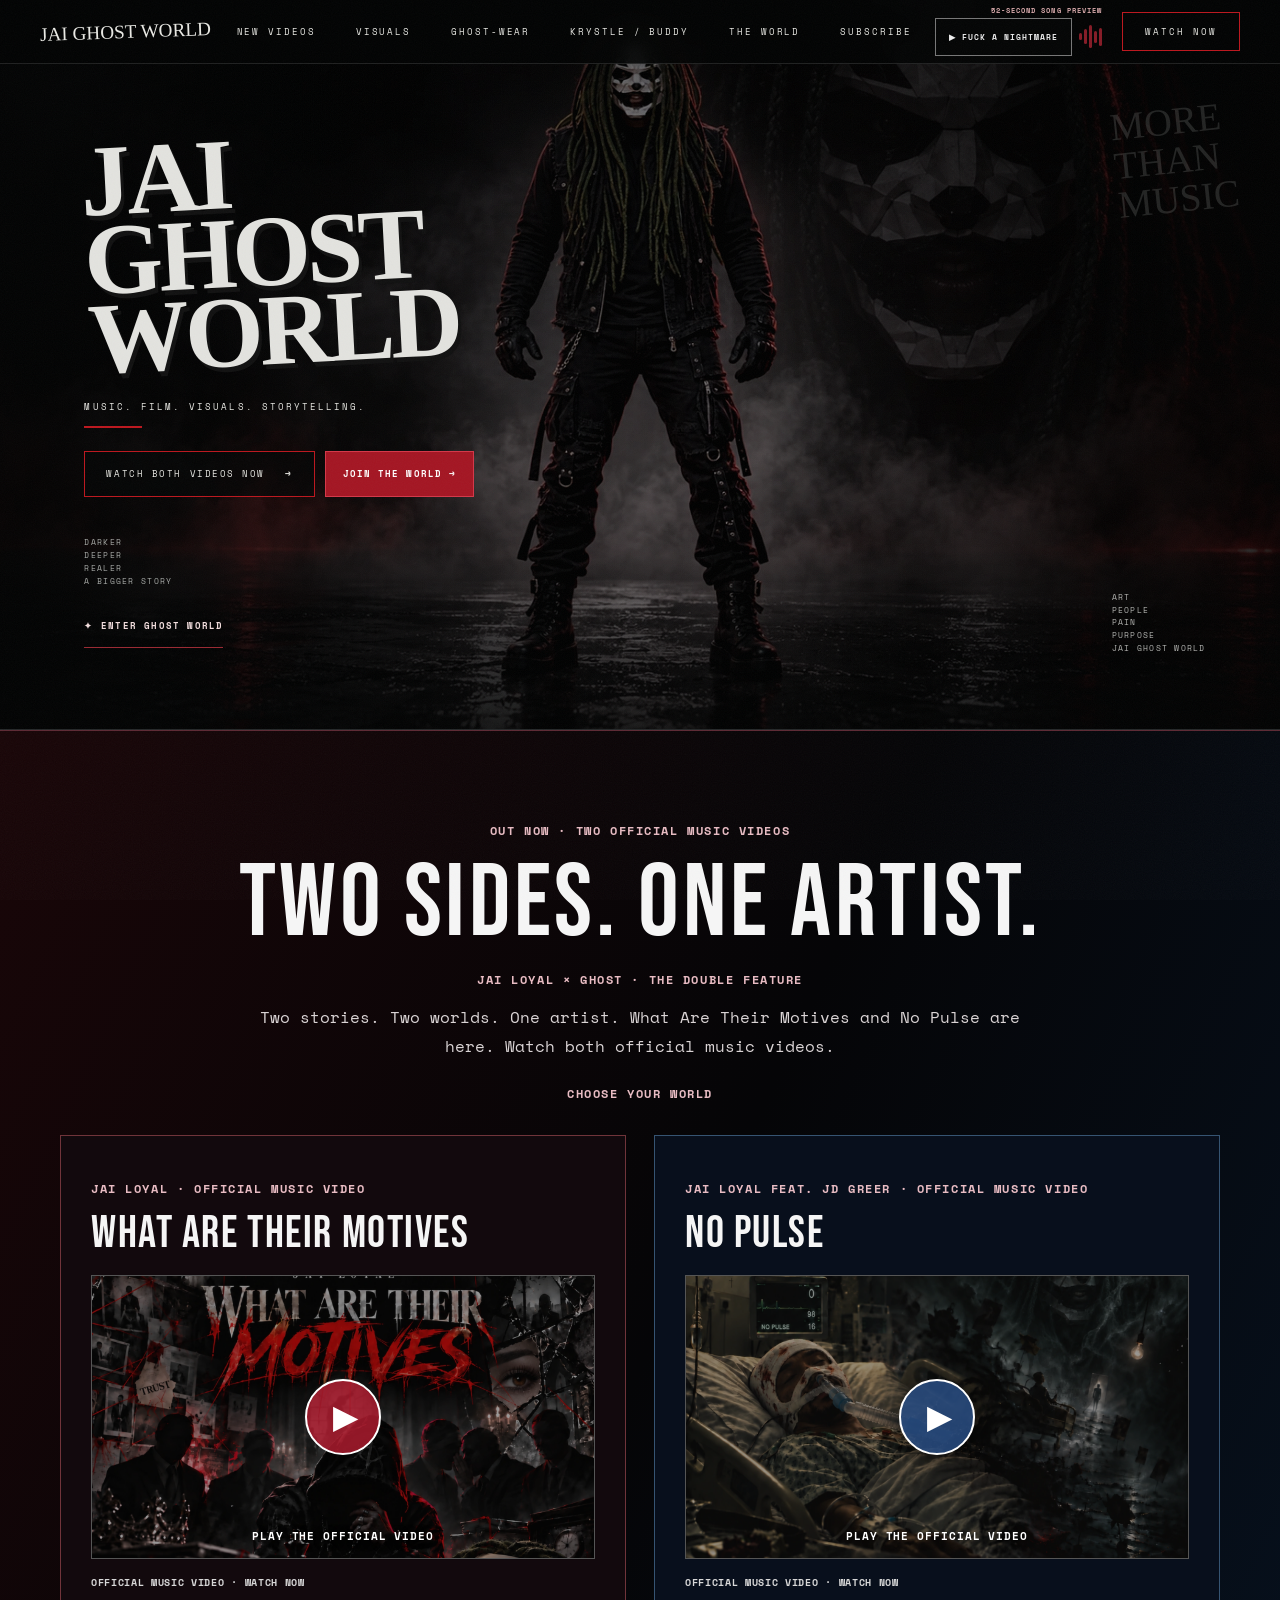
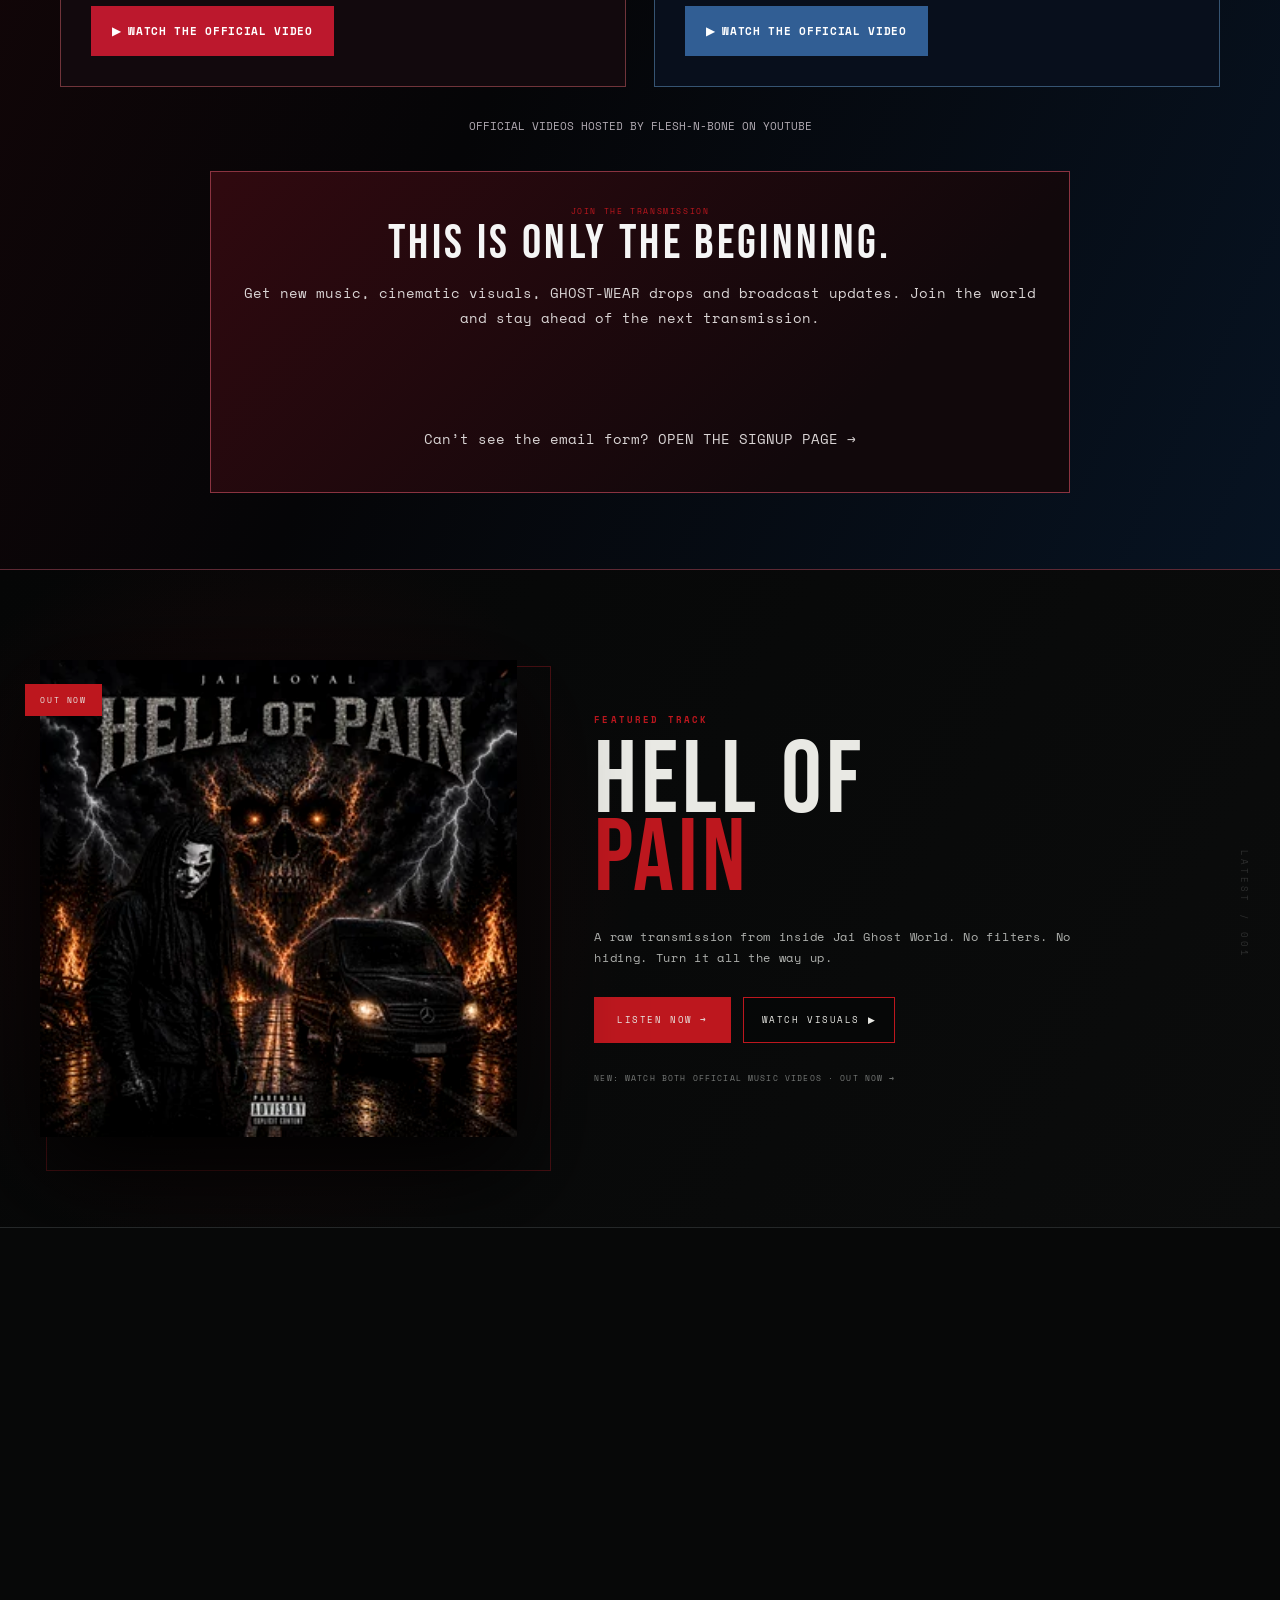
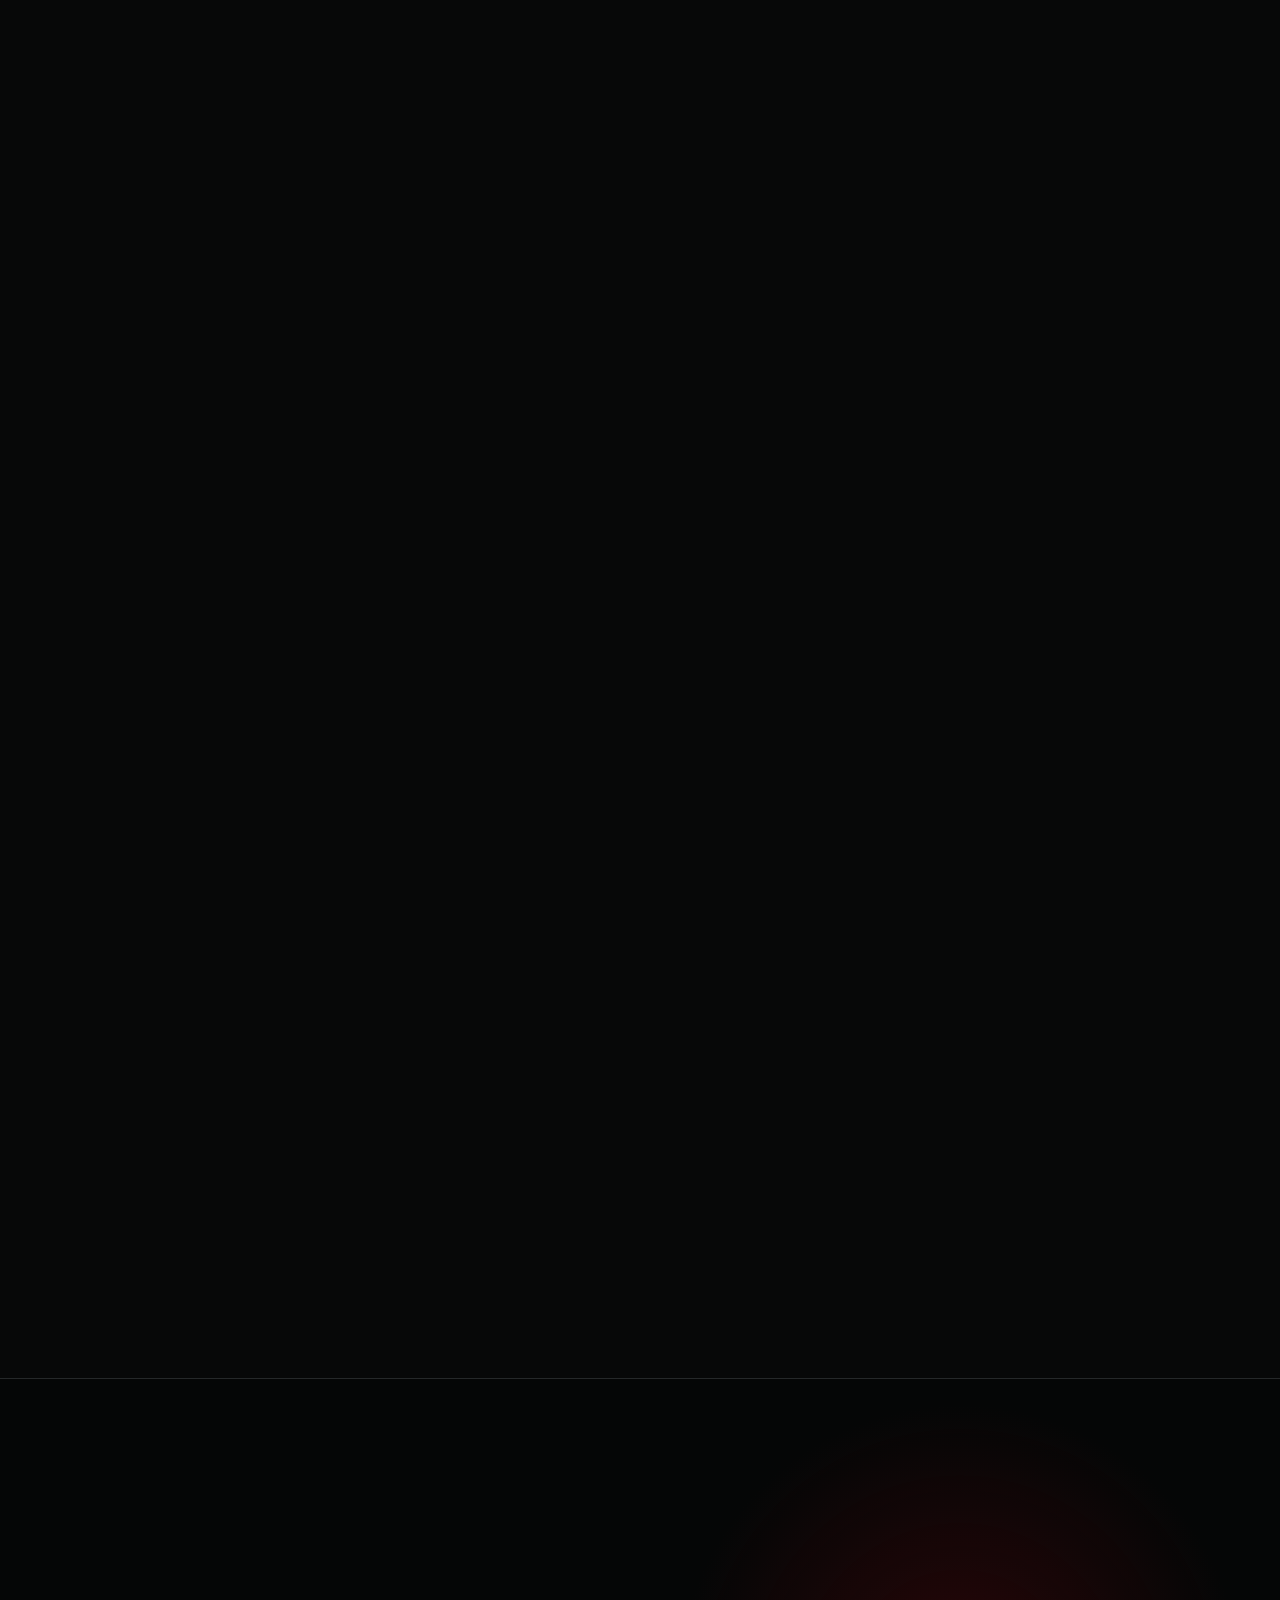
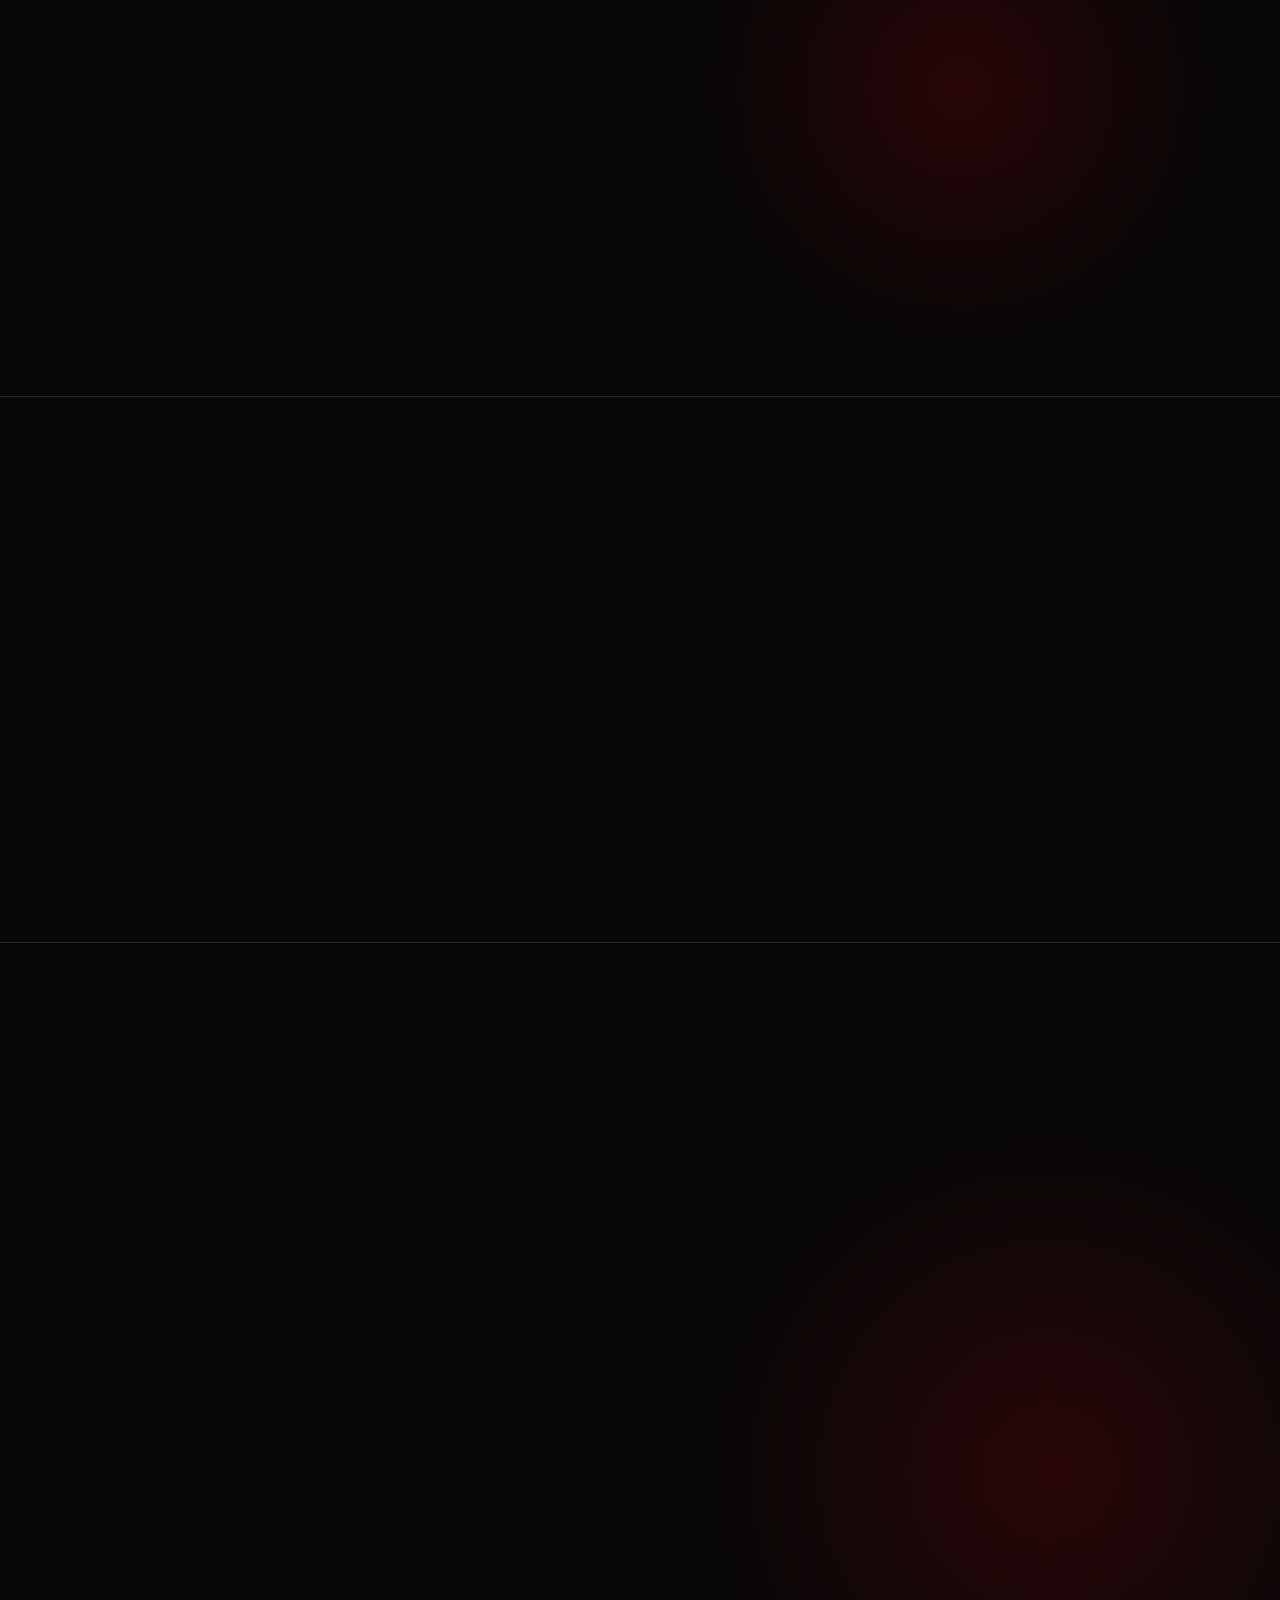
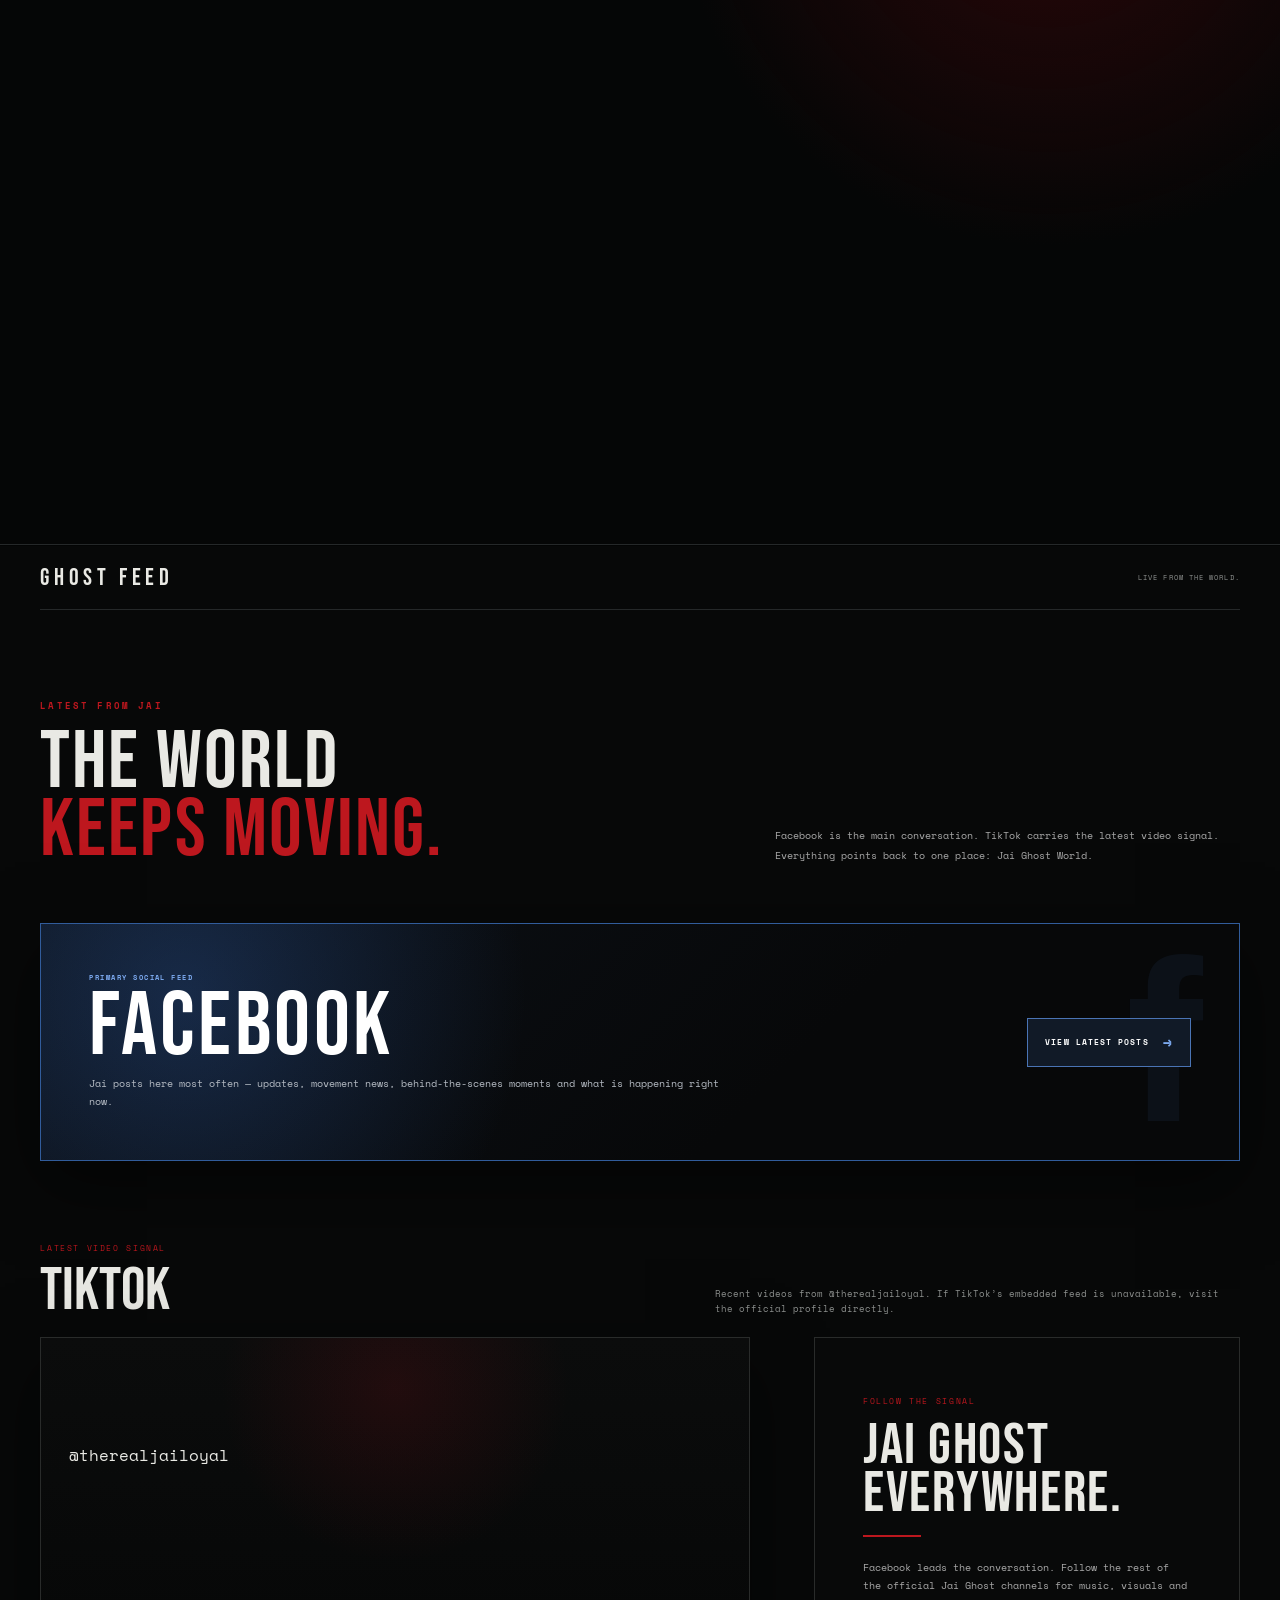
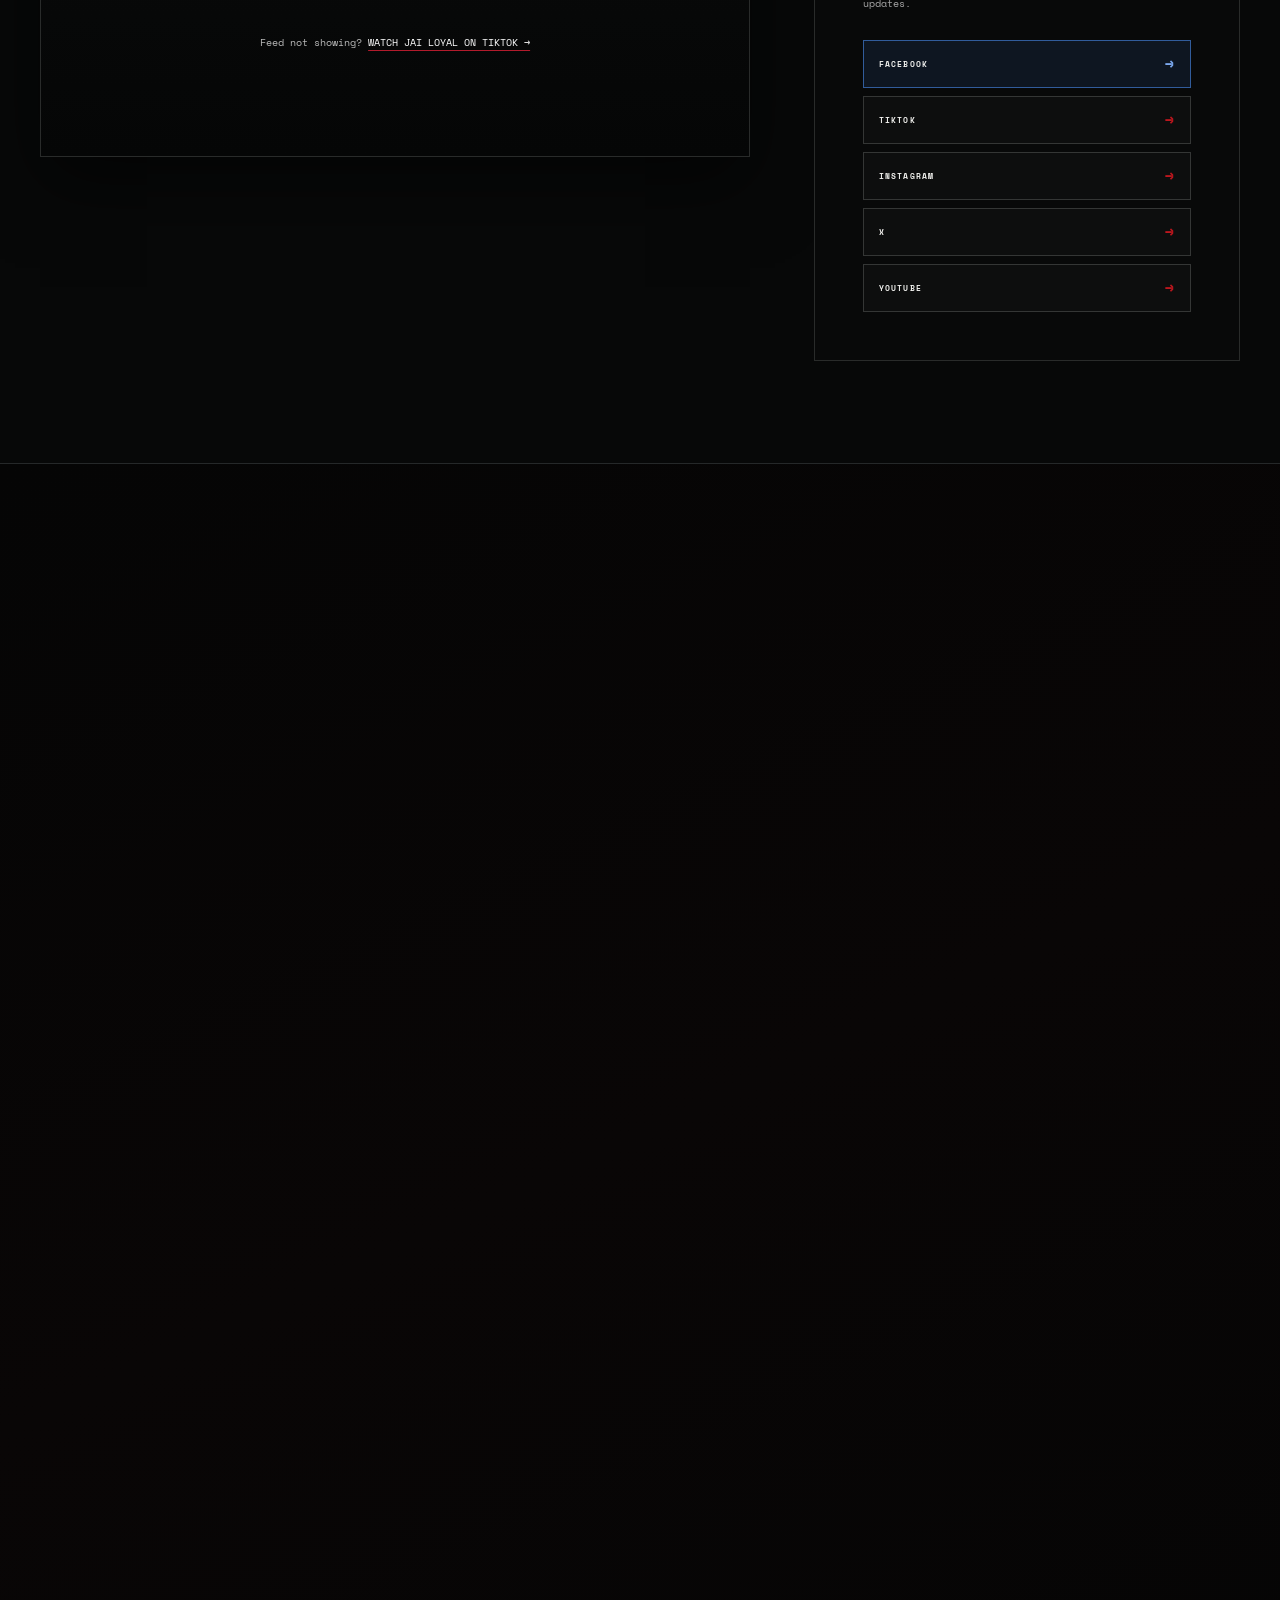
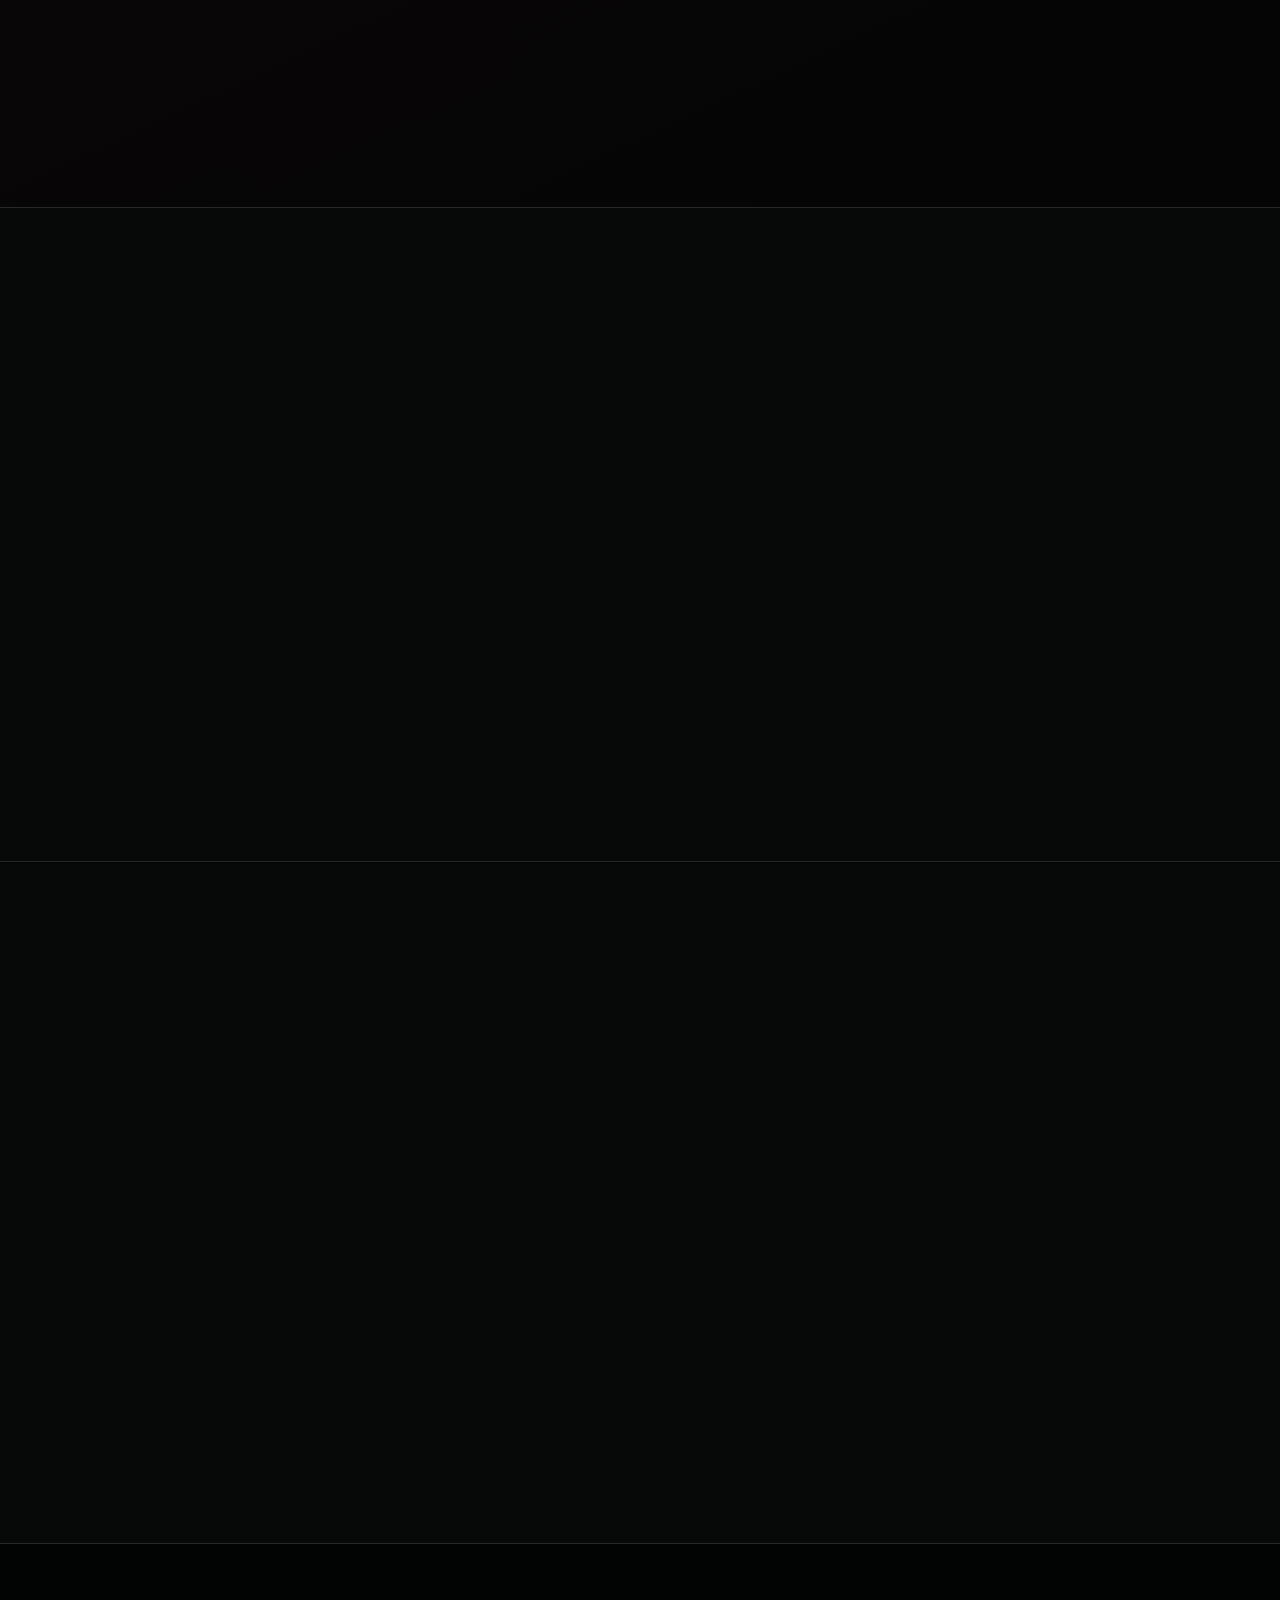
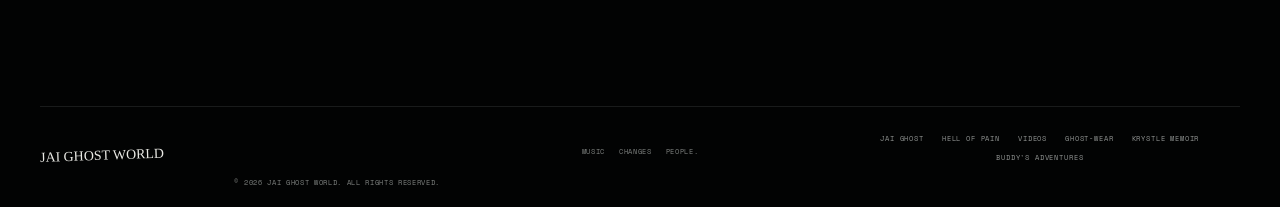
==== commit cc21ddf0: "Make Ghost World signup resilient and improve accessible homepage labels" ====
--- a/index.html
+++ b/index.html
@@ -30,7 +30,7 @@
   <link rel="preload" as="image" href="assets/hero-jai-ghost.webp" fetchpriority="high">
   <link rel="preconnect" href="https://fonts.googleapis.com">
   <link rel="preconnect" href="https://fonts.gstatic.com" crossorigin>
-  <link href="https://fonts.googleapis.com/css2?family=Bebas+Neue&family=Permanent+Marker&family=Space+Mono:wght@400;700&display=swap" rel="stylesheet">
+  <link href="https://fonts.googleapis.com/css2?family=Bebas+Neue&family=Permanent+Marker&family=Space+Mono:wght@400;700&display=swap" rel="stylesheet" media="print" onload="this.media='all'"><noscript><link href="https://fonts.googleapis.com/css2?family=Bebas+Neue&family=Permanent+Marker&family=Space+Mono:wght@400;700&display=swap" rel="stylesheet"></noscript>
   <link rel="stylesheet" href="styles.css?v=20260930-facebook1">
   <script type="application/ld+json">
   {
@@ -221,7 +221,7 @@
             <p class="premiere-eyebrow">JAI LOYAL · OFFICIAL MUSIC VIDEO</p>
             <h3>WHAT ARE THEIR MOTIVES</h3>
             <div class="premiere-video">
-              <button class="jgw-feature-play" type="button" data-video-id="08gHX5cRoWQ" data-video-title="What Are Their Motives" aria-label="Play What Are Their Motives official music video"><img src="https://i.ytimg.com/vi/08gHX5cRoWQ/hqdefault.jpg" alt="What Are Their Motives video thumbnail" loading="lazy" decoding="async" onerror="this.onerror=null;this.src='assets/what%20are%20their%20motives%20cover%201650x1650%20for%20website.webp'"><span class="jgw-feature-play-icon" aria-hidden="true">▶</span><span class="jgw-feature-play-label">PLAY THE OFFICIAL VIDEO</span></button>
+              <button class="jgw-feature-play" type="button" data-video-id="08gHX5cRoWQ" data-video-title="What Are Their Motives" aria-label="PLAY THE OFFICIAL VIDEO — What Are Their Motives"><img src="https://i.ytimg.com/vi/08gHX5cRoWQ/hqdefault.jpg" alt="What Are Their Motives video thumbnail" loading="lazy" decoding="async" onerror="this.onerror=null;this.src='assets/what%20are%20their%20motives%20cover%201650x1650%20for%20website.webp'"><span class="jgw-feature-play-icon" aria-hidden="true">▶</span><span class="jgw-feature-play-label">PLAY THE OFFICIAL VIDEO</span></button>
             </div>
             <p class="premiere-status">OFFICIAL MUSIC VIDEO · WATCH NOW</p>
             <a class="premiere-watch" href="https://youtu.be/08gHX5cRoWQ" target="_blank" rel="noopener noreferrer">▶ WATCH THE OFFICIAL VIDEO</a>
@@ -230,14 +230,14 @@
             <p class="premiere-eyebrow">JAI LOYAL FEAT. JD GREER · OFFICIAL MUSIC VIDEO</p>
             <h3>NO PULSE</h3>
             <div class="premiere-video">
-              <button class="jgw-feature-play" type="button" data-video-id="qqi93kNNCpI" data-video-title="No Pulse" aria-label="Play No Pulse official music video"><img src="https://i.ytimg.com/vi/qqi93kNNCpI/hqdefault.jpg" alt="No Pulse video thumbnail" loading="lazy" decoding="async" onerror="this.onerror=null;this.src='assets/NO%20PULSE%20OFFICIAL%20COVER%20for%20website.webp'"><span class="jgw-feature-play-icon" aria-hidden="true">▶</span><span class="jgw-feature-play-label">PLAY THE OFFICIAL VIDEO</span></button>
+              <button class="jgw-feature-play" type="button" data-video-id="qqi93kNNCpI" data-video-title="No Pulse" aria-label="PLAY THE OFFICIAL VIDEO — No Pulse"><img src="https://i.ytimg.com/vi/qqi93kNNCpI/hqdefault.jpg" alt="No Pulse video thumbnail" loading="lazy" decoding="async" onerror="this.onerror=null;this.src='assets/NO%20PULSE%20OFFICIAL%20COVER%20for%20website.webp'"><span class="jgw-feature-play-icon" aria-hidden="true">▶</span><span class="jgw-feature-play-label">PLAY THE OFFICIAL VIDEO</span></button>
             </div>
             <p class="premiere-status">OFFICIAL MUSIC VIDEO · WATCH NOW</p>
             <a class="premiere-watch" href="https://youtu.be/qqi93kNNCpI" target="_blank" rel="noopener noreferrer">▶ WATCH THE OFFICIAL VIDEO</a>
           </article>
         </div>
         <p class="premiere-host">OFFICIAL VIDEOS HOSTED BY FLESH-N-BONE ON YOUTUBE</p>
-        <aside class="premiere-signup" id="join-the-world" aria-label="Subscribe to Jai Ghost World updates"><span class="red-label">JOIN THE TRANSMISSION</span><strong>THIS IS ONLY THE BEGINNING.</strong><p>Get new music, cinematic visuals, GHOST-WEAR drops and broadcast updates. Join the world and stay ahead of the next transmission.</p><div class="newsletter-form" aria-label="Jai Ghost World email signup"><script async data-uid="49e14c32f9" src="https://jai-ghost.kit.com/49e14c32f9/index.js?v=20260915-1"></script></div></aside>
+        <aside class="premiere-signup" id="join-the-world" aria-label="Subscribe to Jai Ghost World updates"><span class="red-label">JOIN THE TRANSMISSION</span><strong>THIS IS ONLY THE BEGINNING.</strong><p>Get new music, cinematic visuals, GHOST-WEAR drops and broadcast updates. Join the world and stay ahead of the next transmission.</p><div class="newsletter-form" role="group" aria-label="Jai Ghost World email signup"><script async data-uid="49e14c32f9" src="https://jai-ghost.kit.com/49e14c32f9/index.js?v=20260915-1"></script></div><p class="kit-signup-fallback">Can’t see the email form? <a href="https://jai-ghost.kit.com/49e14c32f9" target="_blank" rel="noopener noreferrer" data-ghost-event="signup_direct_fallback_click" data-placement="after_double_feature">OPEN THE SIGNUP PAGE →</a></p></aside>
       </div>
 
     </section>
@@ -252,7 +252,7 @@
         <h2 id="latest-title">HELL OF<br><em>PAIN</em></h2>
         <p>A raw transmission from inside Jai Ghost World. No filters. No hiding. Turn it all the way up.</p>
         <div class="latest-actions">
-          <a class="solid-button" href="#latest" data-spotify-url="https://open.spotify.com/track/2xGcJvZ2r7tfbiNhYbzMlf?si=1f18cf20ed8b45e4" data-spotify-title="HELL OF PAIN" aria-label="Play Hell of Pain inside Jai Ghost World">LISTEN NOW →</a>
+          <a class="solid-button" href="#latest" data-spotify-url="https://open.spotify.com/track/2xGcJvZ2r7tfbiNhYbzMlf?si=1f18cf20ed8b45e4" data-spotify-title="HELL OF PAIN" aria-label="LISTEN NOW — Play Hell of Pain inside Jai Ghost World">LISTEN NOW →</a>
           <a class="outline-button small" href="#visuals">WATCH VISUALS ▶</a>
         </div>
         <small><a href="#double-feature-premiere">NEW: WATCH BOTH OFFICIAL MUSIC VIDEOS · OUT NOW →</a></small>
@@ -265,11 +265,11 @@
         <span>REAL STORIES. LOUDER THAN FEAR.</span>
       </div>
       <div class="release-grid has-six">
-        <a class="release-card motives" href="https://youtu.be/08gHX5cRoWQ" target="_blank" rel="noopener noreferrer" aria-label="Watch What Are Their Motives official music video">
+        <a class="release-card motives" href="https://youtu.be/08gHX5cRoWQ" target="_blank" rel="noopener noreferrer" aria-label="Watch now — What Are Their Motives official music video">
           <div class="cover"><img class="official-cover" src="assets/what%20are%20their%20motives%20cover%201650x1650%20for%20website.webp" alt="What Are Their Motives official cover art" loading="lazy" decoding="async"></div>
           <div class="release-meta"><span><b>WHAT ARE THEIR MOTIVES</b><small>OFFICIAL MUSIC VIDEO · NOV 13</small></span><i aria-hidden="true">▶</i></div>
         </a>
-        <a class="release-card pulse" href="https://youtu.be/qqi93kNNCpI" target="_blank" rel="noopener noreferrer" aria-label="Watch No Pulse featuring JD Greer official music video">
+        <a class="release-card pulse" href="https://youtu.be/qqi93kNNCpI" target="_blank" rel="noopener noreferrer" aria-label="Watch now — No Pulse featuring JD Greer official music video">
           <div class="cover"><img class="official-cover" src="assets/NO%20PULSE%20OFFICIAL%20COVER%20for%20website.webp" alt="No Pulse official cover art" loading="lazy" decoding="async"></div>
           <div class="release-meta"><span><b>NO PULSE</b><small>OFFICIAL MUSIC VIDEO · FEAT. JD GREER · NOV 13</small></span><i aria-hidden="true">▶</i></div>
         </a>
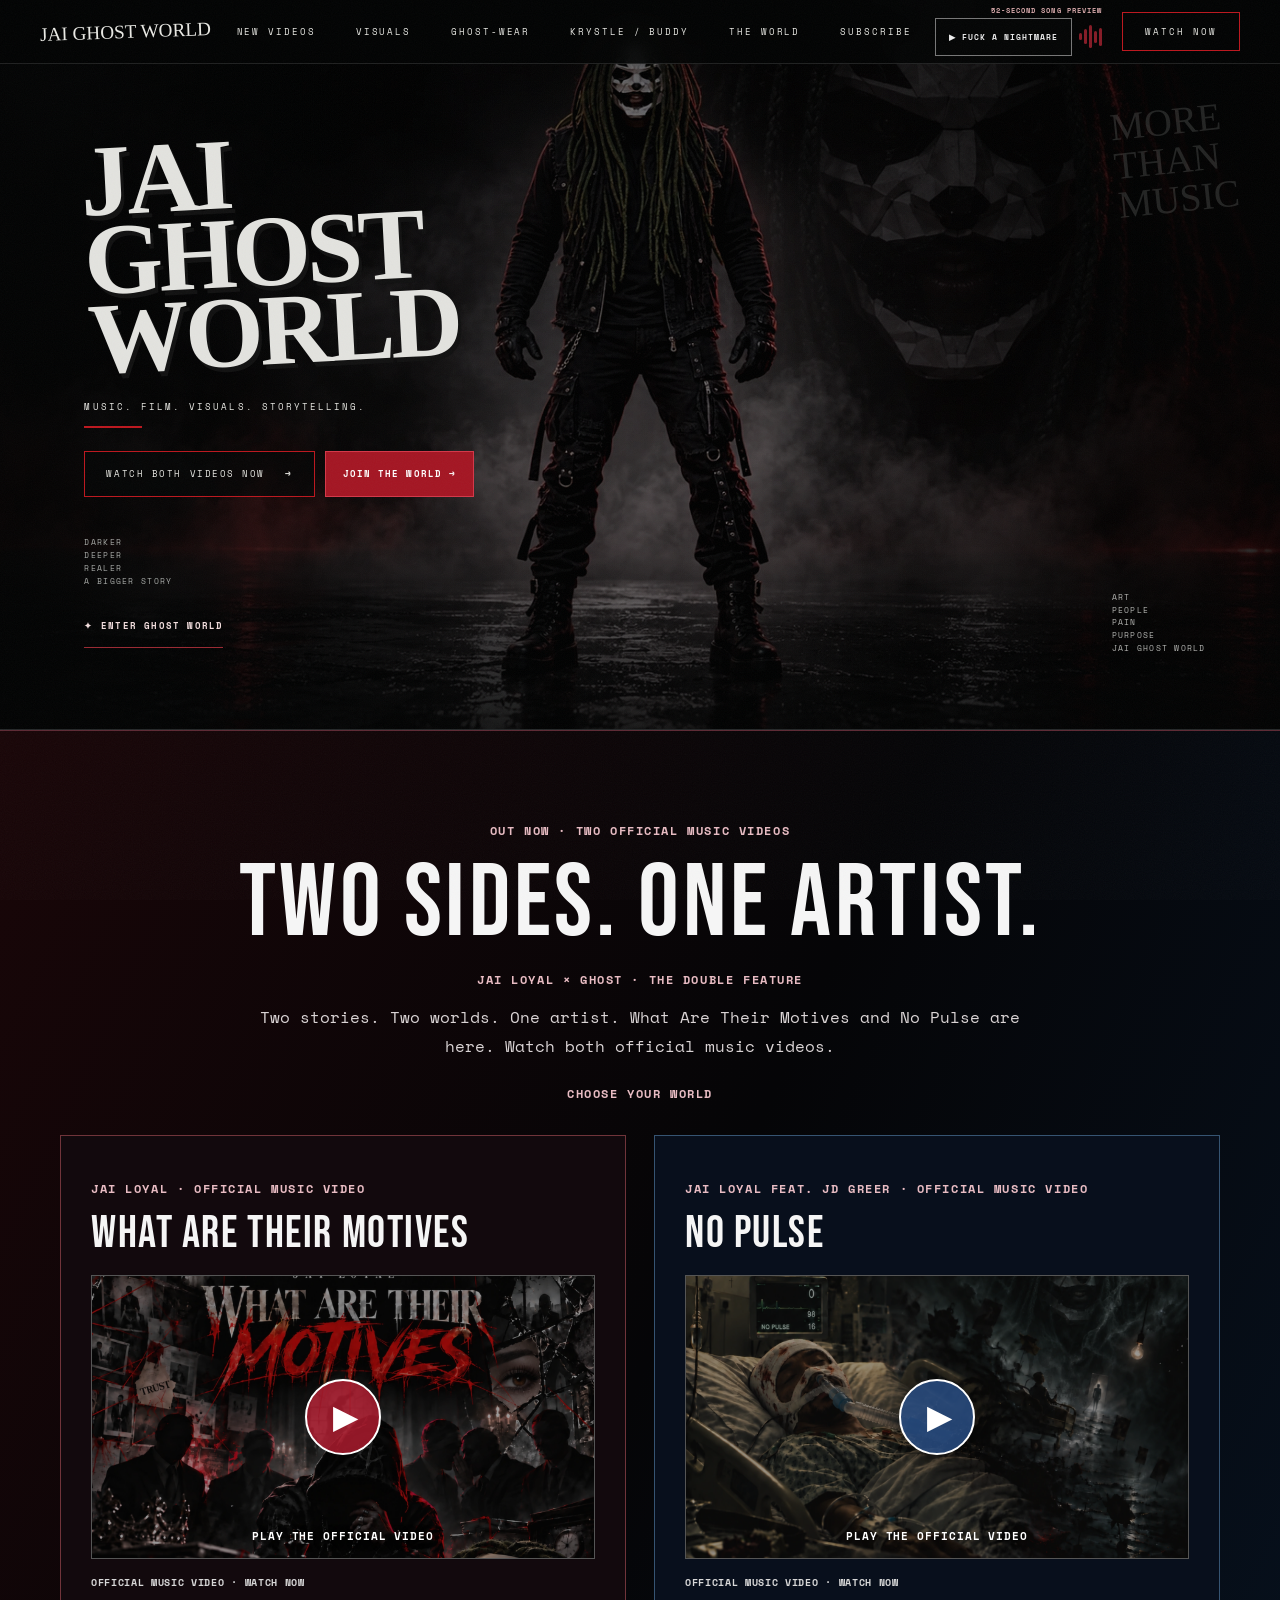
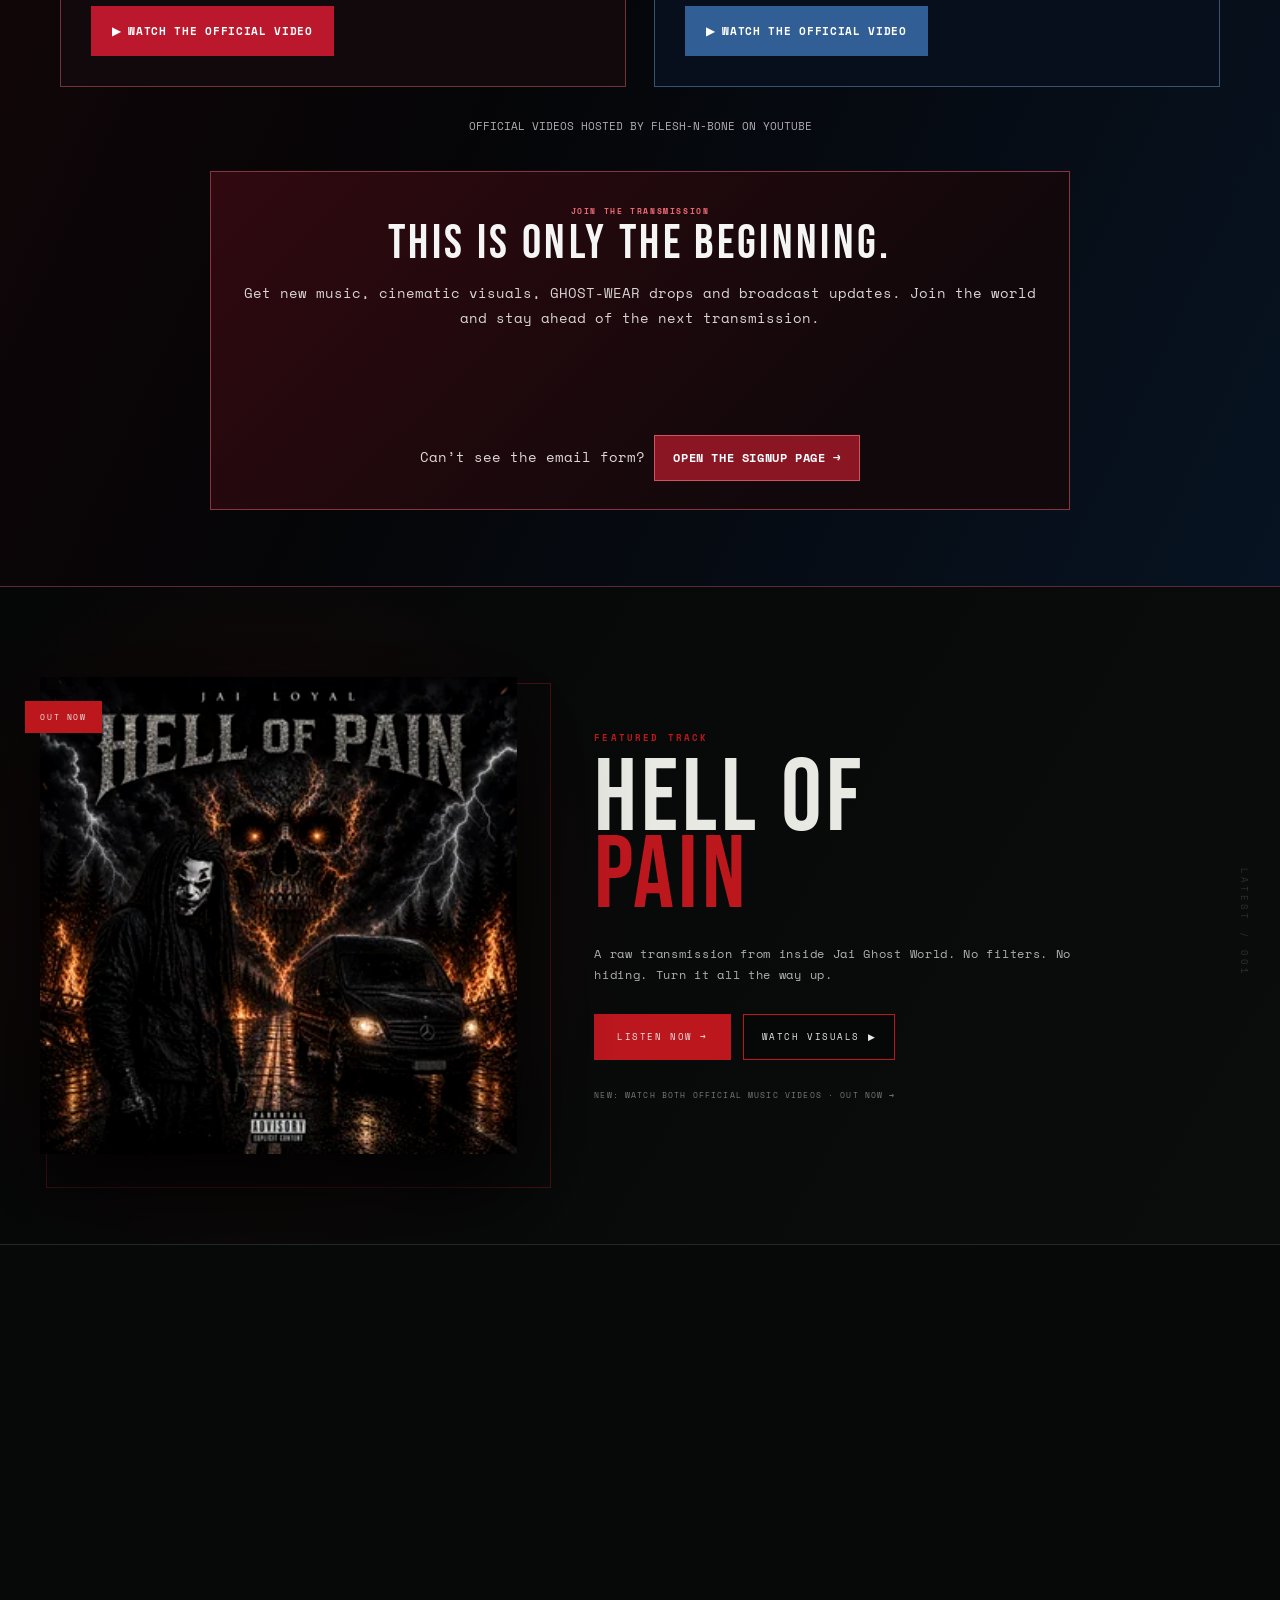
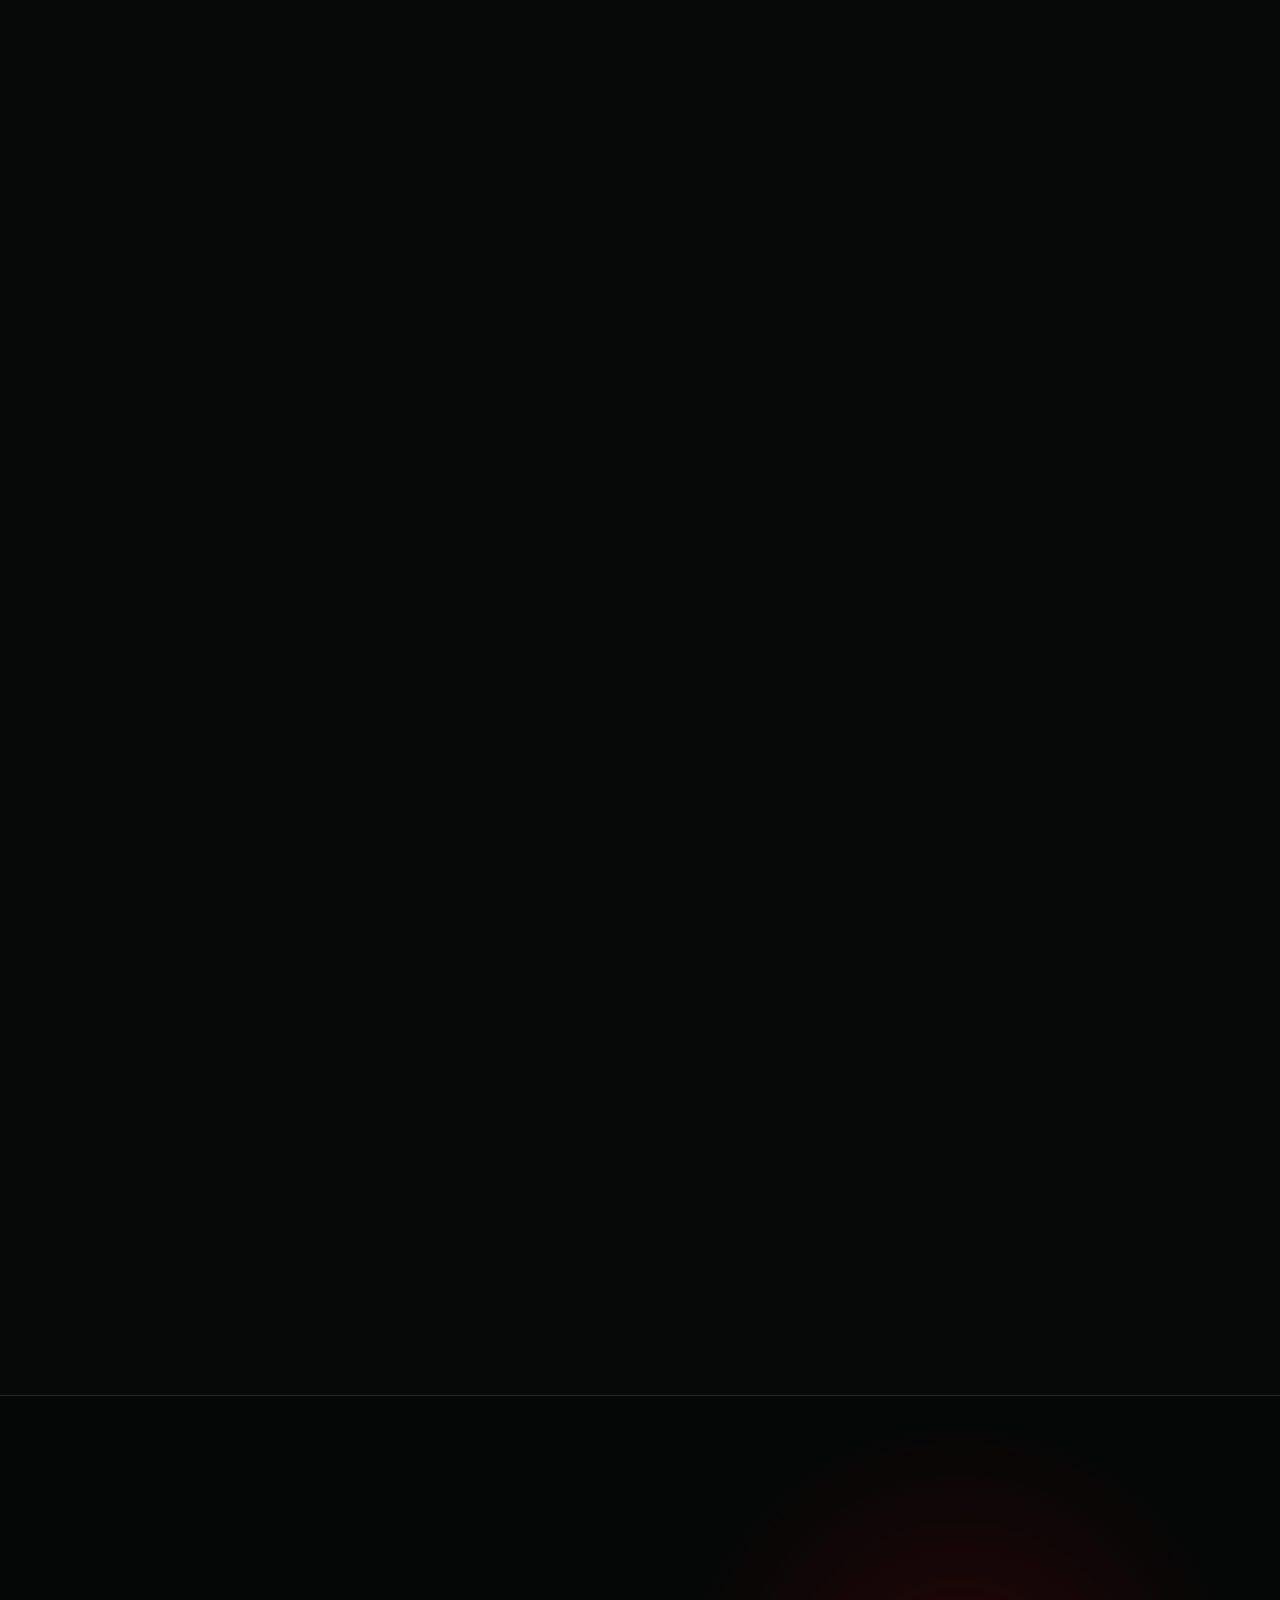
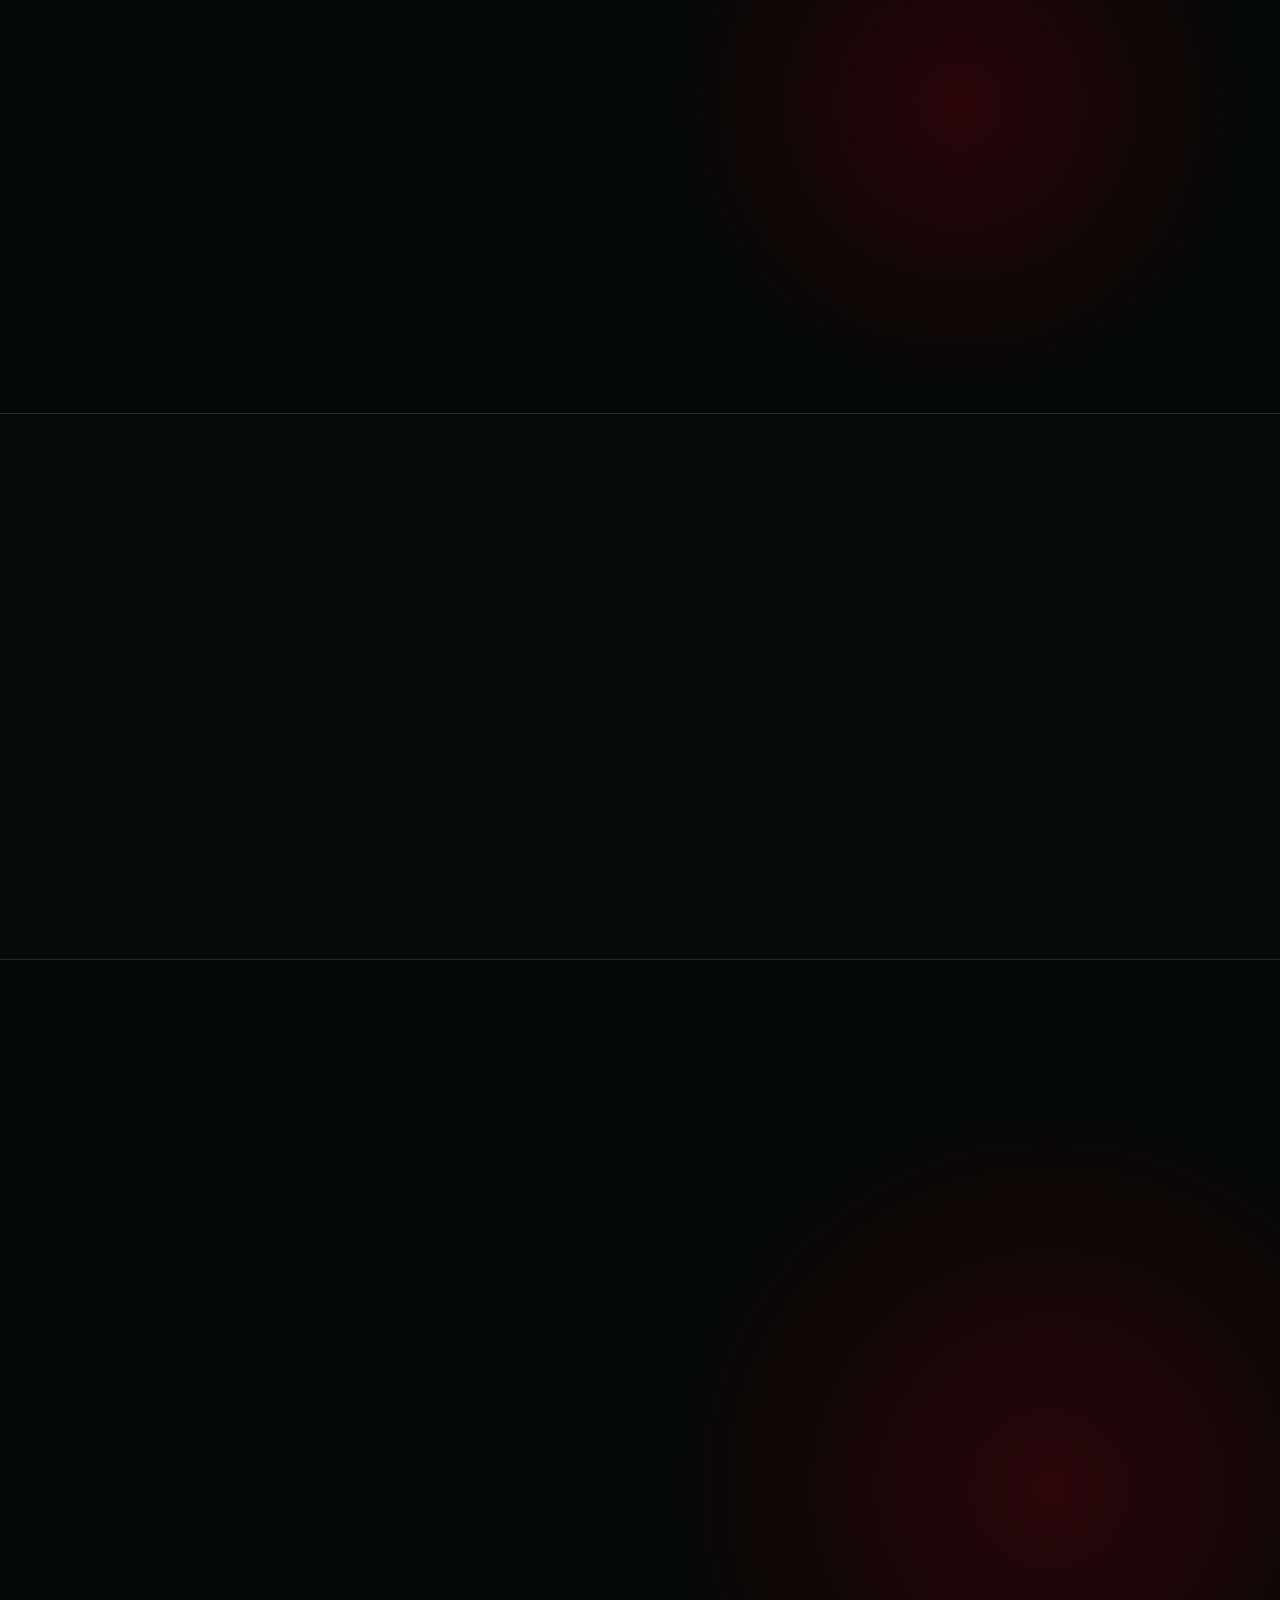
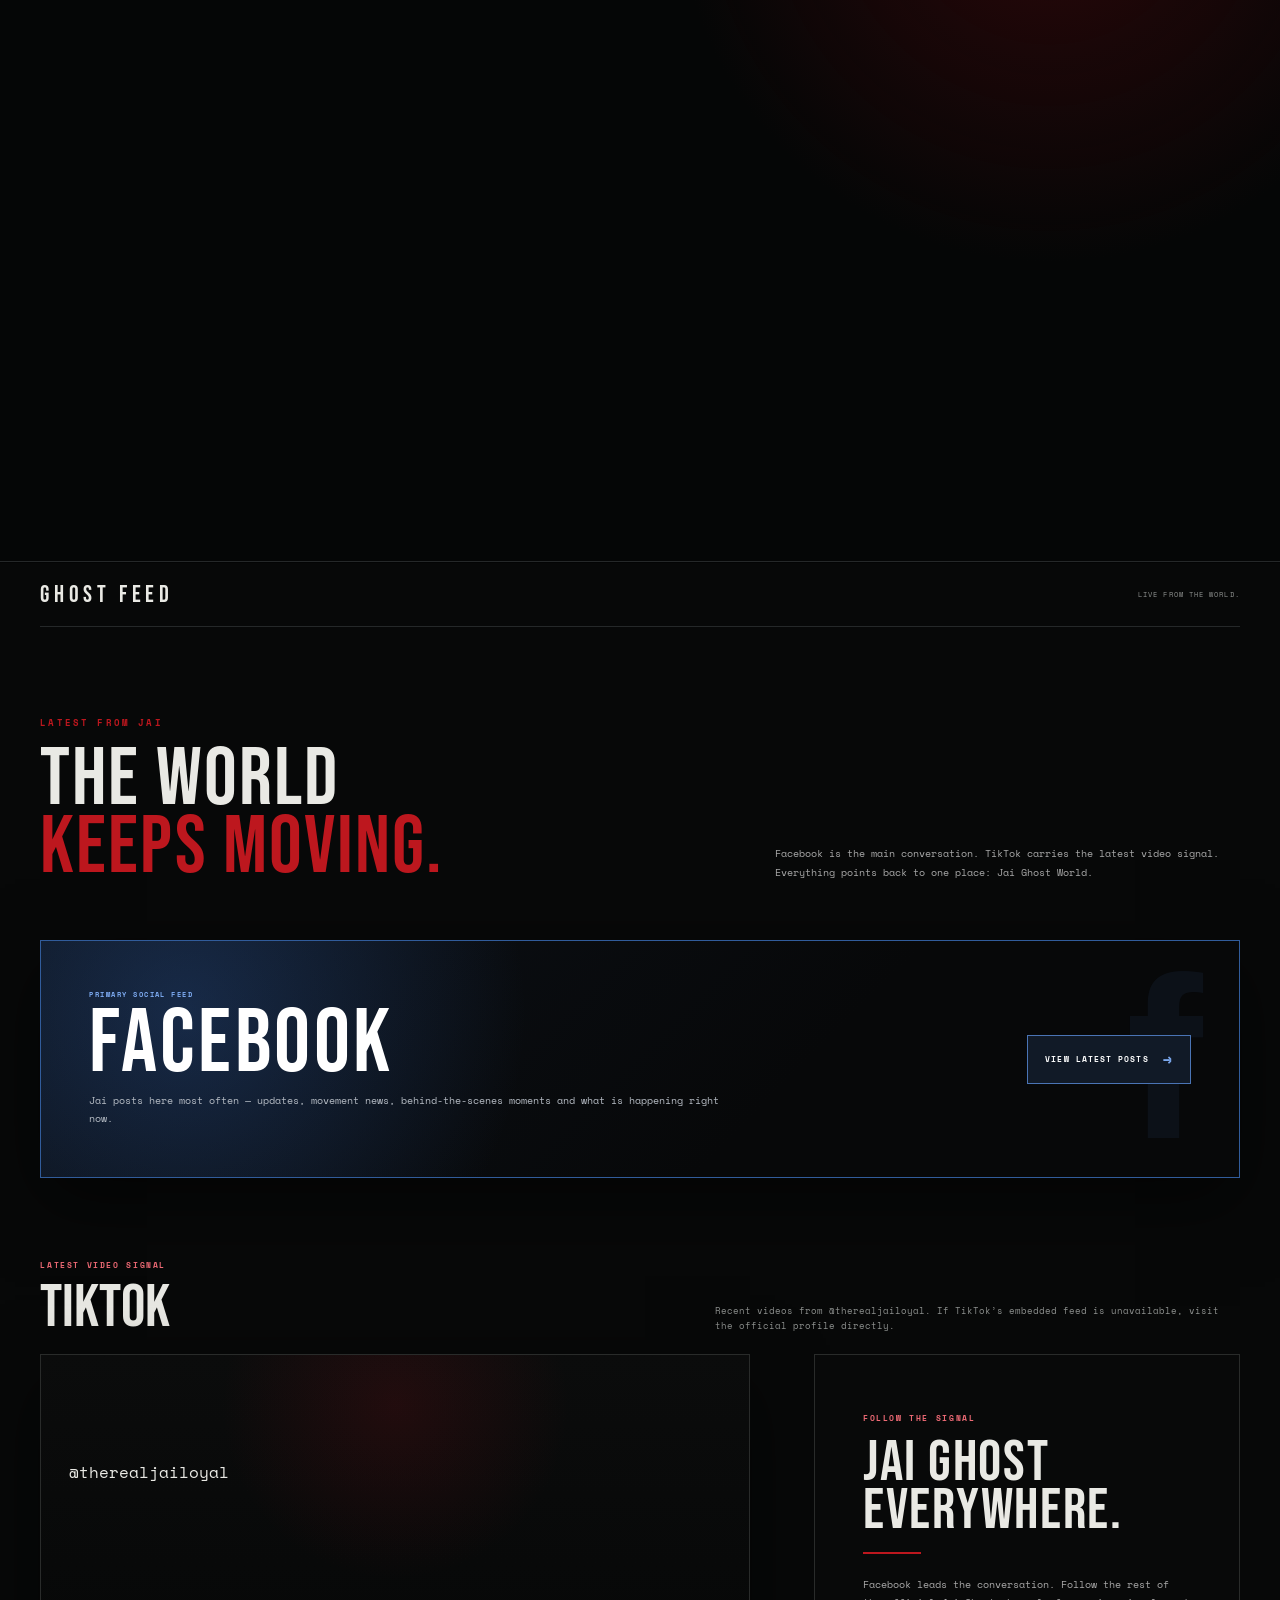
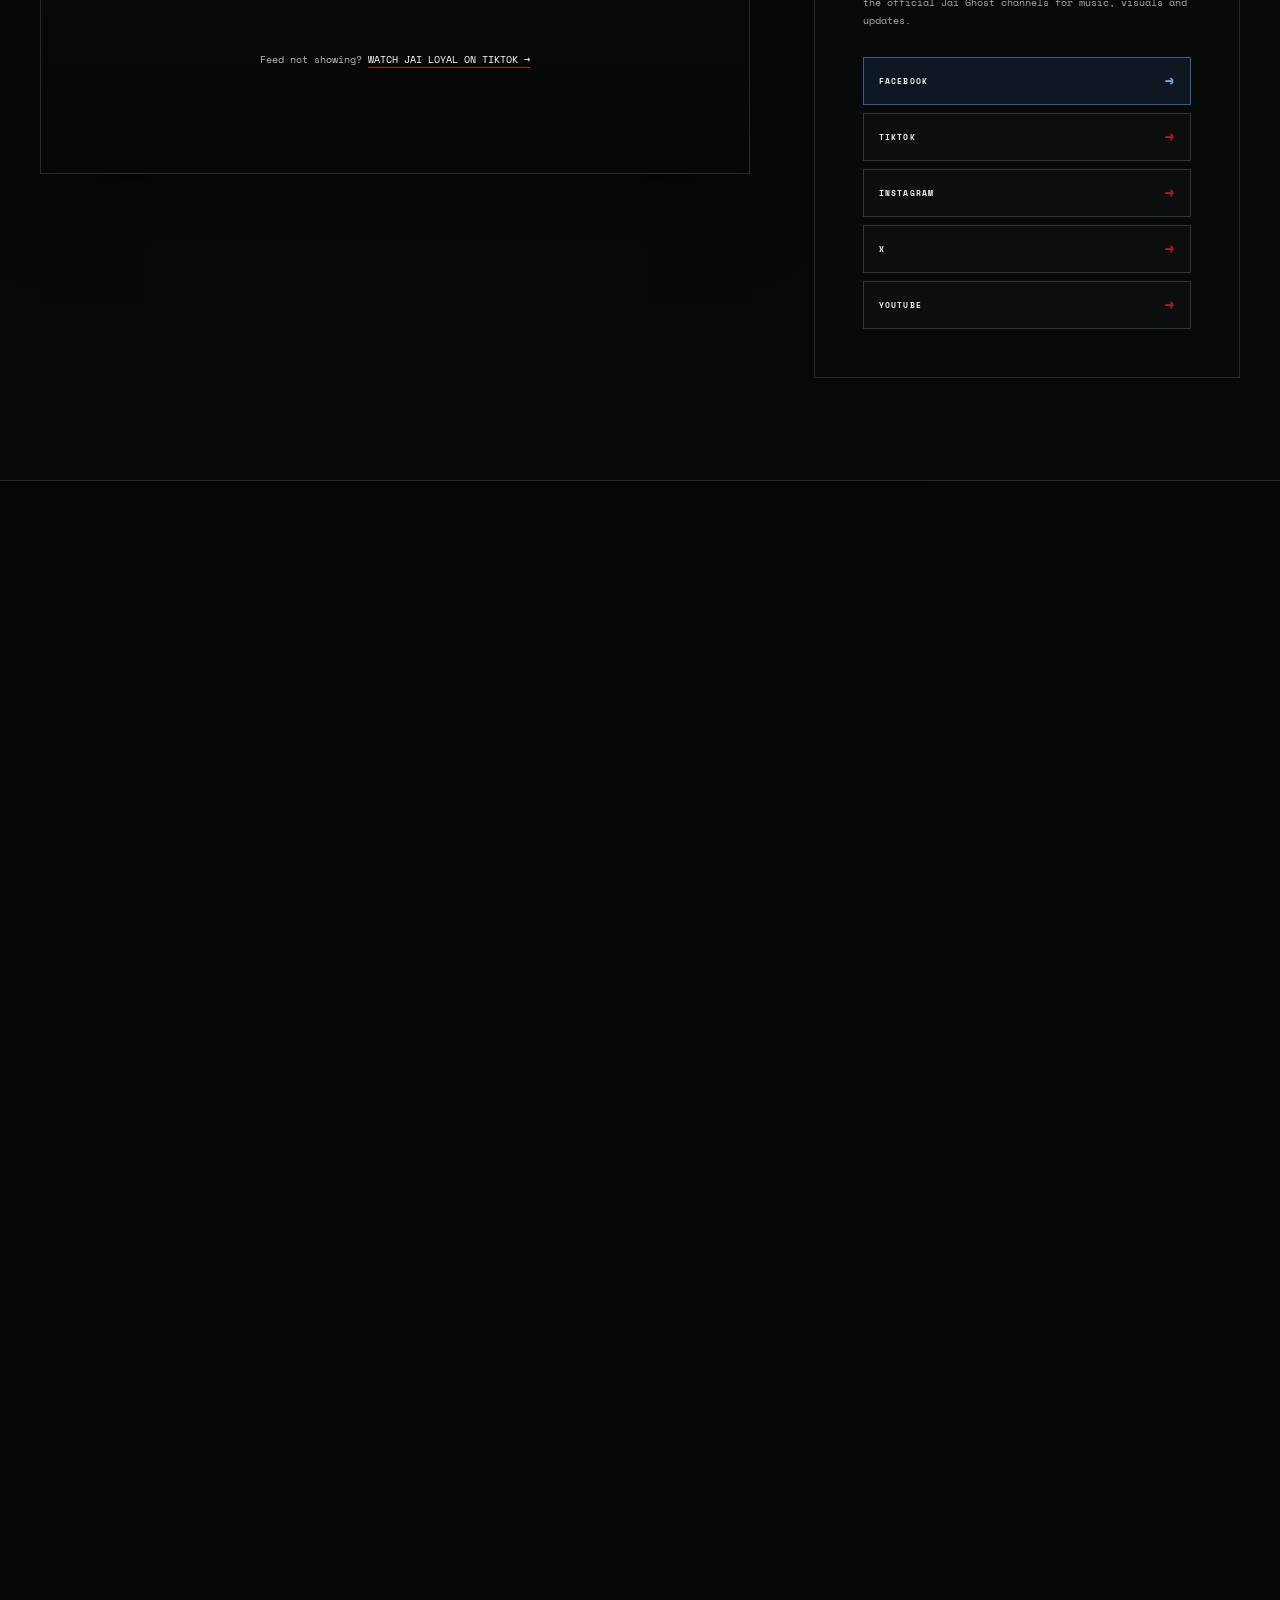
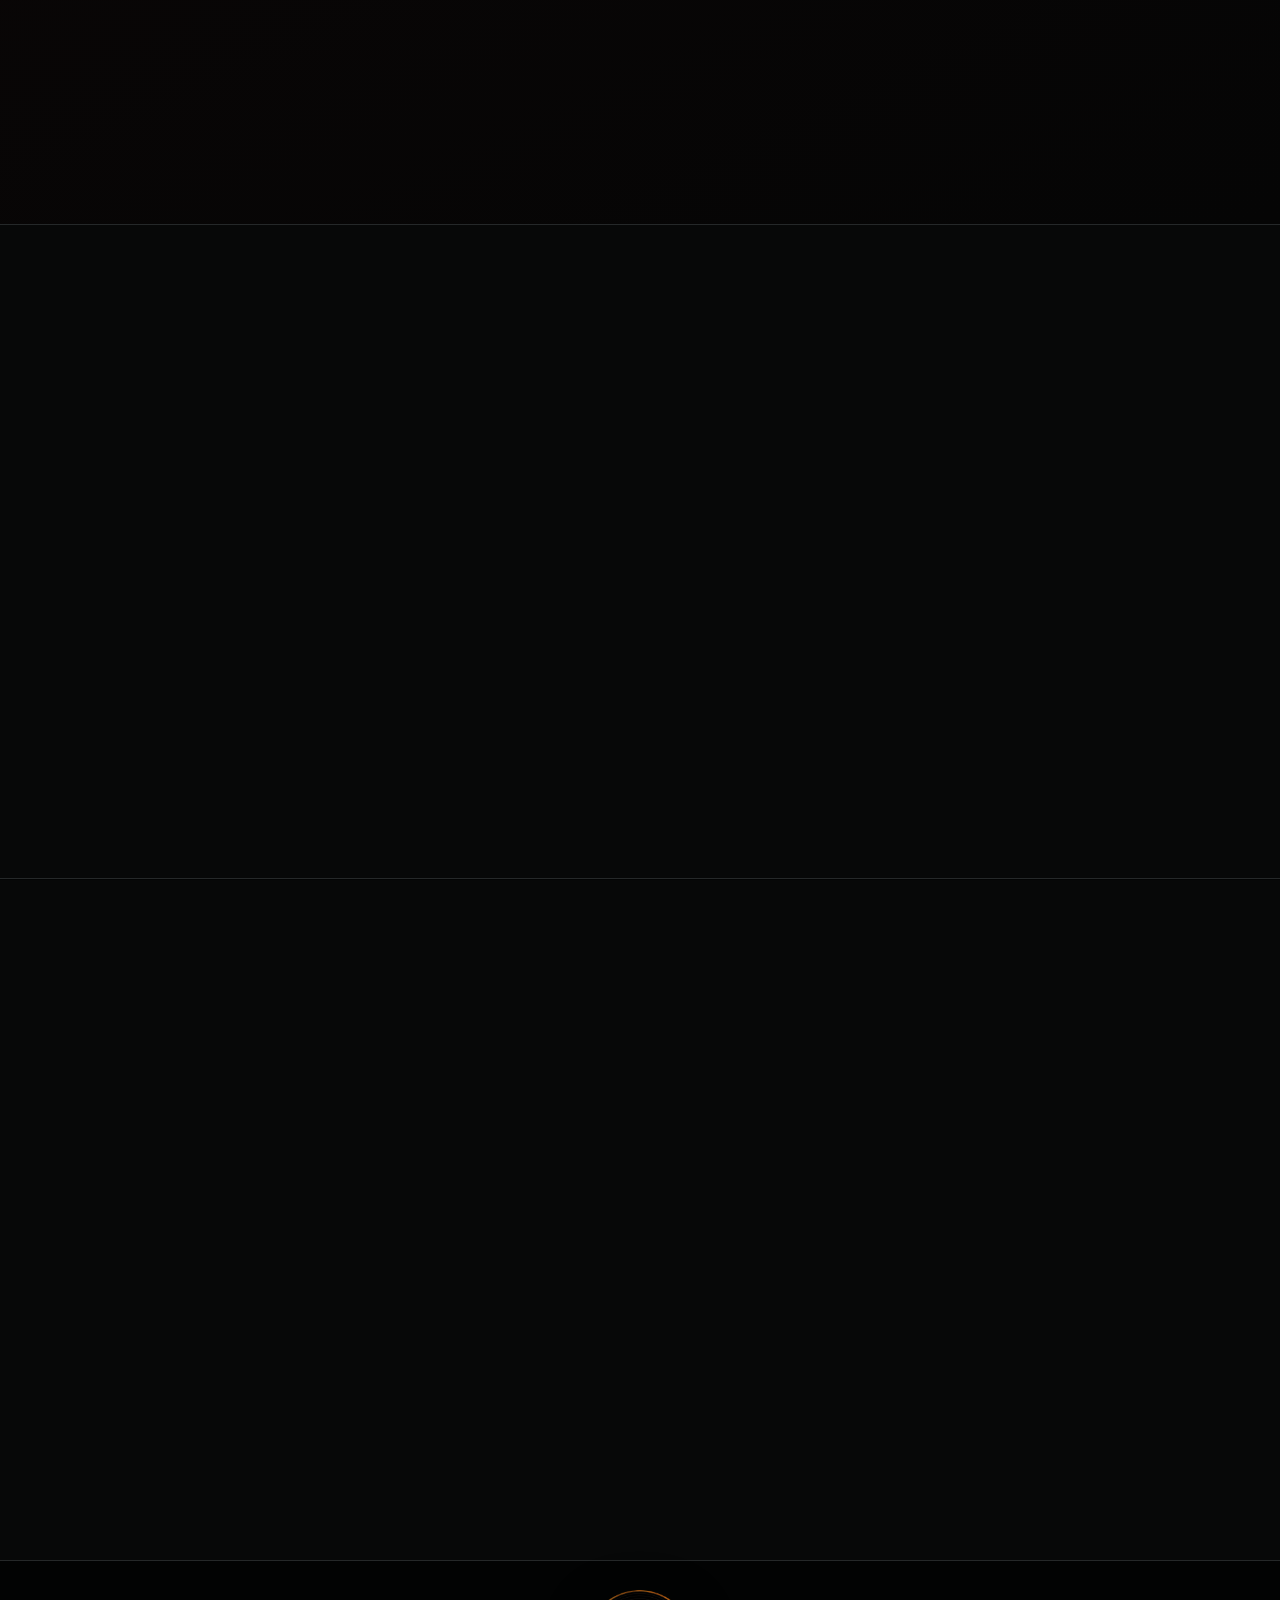
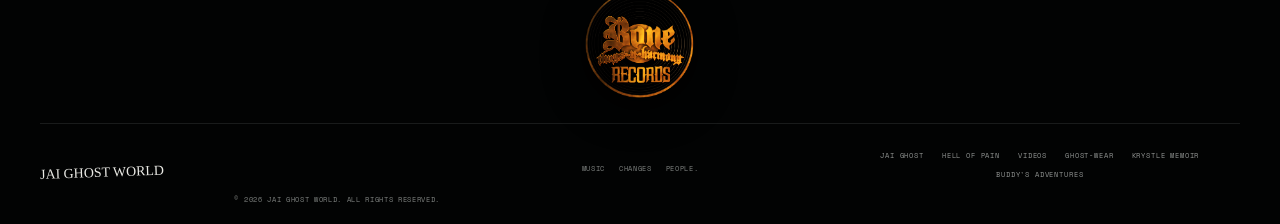
==== commit c58fcc24: "Use visible accessible labels for music and press links" ====
--- a/index.html
+++ b/index.html
@@ -265,32 +265,32 @@
         <span>REAL STORIES. LOUDER THAN FEAR.</span>
       </div>
       <div class="release-grid has-six">
-        <a class="release-card motives" href="https://youtu.be/08gHX5cRoWQ" target="_blank" rel="noopener noreferrer" aria-label="Watch now — What Are Their Motives official music video">
+        <a class="release-card motives" href="https://youtu.be/08gHX5cRoWQ" target="_blank" rel="noopener noreferrer">
           <div class="cover"><img class="official-cover" src="assets/what%20are%20their%20motives%20cover%201650x1650%20for%20website.webp" alt="What Are Their Motives official cover art" loading="lazy" decoding="async"></div>
           <div class="release-meta"><span><b>WHAT ARE THEIR MOTIVES</b><small>OFFICIAL MUSIC VIDEO · NOV 13</small></span><i aria-hidden="true">▶</i></div>
         </a>
-        <a class="release-card pulse" href="https://youtu.be/qqi93kNNCpI" target="_blank" rel="noopener noreferrer" aria-label="Watch now — No Pulse featuring JD Greer official music video">
+        <a class="release-card pulse" href="https://youtu.be/qqi93kNNCpI" target="_blank" rel="noopener noreferrer">
           <div class="cover"><img class="official-cover" src="assets/NO%20PULSE%20OFFICIAL%20COVER%20for%20website.webp" alt="No Pulse official cover art" loading="lazy" decoding="async"></div>
           <div class="release-meta"><span><b>NO PULSE</b><small>OFFICIAL MUSIC VIDEO · FEAT. JD GREER · NOV 13</small></span><i aria-hidden="true">▶</i></div>
         </a>
-        <a class="release-card pain" href="https://open.spotify.com/track/2xGcJvZ2r7tfbiNhYbzMlf?si=1f18cf20ed8b45e4" target="_blank" rel="noopener noreferrer" aria-label="Listen to Hell of Pain on Spotify">
+        <a class="release-card pain" href="https://open.spotify.com/track/2xGcJvZ2r7tfbiNhYbzMlf?si=1f18cf20ed8b45e4" target="_blank" rel="noopener noreferrer">
           <div class="cover"><img class="official-cover" src="assets/hell-of-pain.webp?v=20260914-4" alt="Hell of Pain official cover art" loading="lazy" decoding="async" fetchpriority="low"></div>
           <div class="release-meta"><span><b>HELL OF PAIN</b><small>Listen on Spotify</small></span><i aria-hidden="true">▶</i></div>
         </a>
-        <a class="release-card eyes" href="https://open.spotify.com/track/1z708QcdhWh9Xv6w0SJK4P?si=22b5a183889a48f8" target="_blank" rel="noopener noreferrer" aria-label="Listen to I Seen Through the Devil's Eyes on Spotify">
+        <a class="release-card eyes" href="https://open.spotify.com/track/1z708QcdhWh9Xv6w0SJK4P?si=22b5a183889a48f8" target="_blank" rel="noopener noreferrer">
           <div class="cover"><img class="official-cover" src="assets/devils-eyes.webp?v=20261114-1" alt="I Seen Through the Devil's Eyes official cover art" loading="lazy" decoding="async" fetchpriority="low" onerror="this.onerror=null;this.src='assets/hero-jai-ghost.webp';this.alt='Jai Ghost artwork'"></div>
           <div class="release-meta"><span><b>I SEEN THROUGH<br> THE DEVIL'S EYES</b><small>Listen on Spotify</small></span><i aria-hidden="true">▶</i></div>
         </a>
-        <a class="release-card panic" href="https://open.spotify.com/track/5Jt4Vc5hFzMMMkN3vNSnEM?si=de4d7a005ddf47fb" target="_blank" rel="noopener noreferrer" aria-label="Listen to I Seen the Devil Panic on Spotify">
+        <a class="release-card panic" href="https://open.spotify.com/track/5Jt4Vc5hFzMMMkN3vNSnEM?si=de4d7a005ddf47fb" target="_blank" rel="noopener noreferrer">
           <div class="cover"><img class="official-cover" src="assets/devil-panic.webp?v=20260914-4" alt="I Seen the Devil Panic official cover art" loading="lazy" decoding="async" fetchpriority="low"></div>
           <div class="release-meta"><span><b>I SEEN THE DEVIL PANIC</b><small>Listen on Spotify</small></span><i aria-hidden="true">▶</i></div>
         </a>
-        <a class="release-card whispers" href="https://open.spotify.com/album/59vtOMNEuDAQlo7jNUPt45?si=Cq5o_jHmSbmRwOYfxWci3Q" target="_blank" rel="noopener noreferrer" aria-label="Listen to Whispers Don't Sleep on Spotify">
+        <a class="release-card whispers" href="https://open.spotify.com/album/59vtOMNEuDAQlo7jNUPt45?si=Cq5o_jHmSbmRwOYfxWci3Q" target="_blank" rel="noopener noreferrer">
           <div class="cover"><img class="official-cover" src="assets/whispers-dont-sleep.webp" alt="Whispers Don't Sleep official cover art" loading="lazy" decoding="async" fetchpriority="low"></div>
           <div class="release-meta"><span><b>WHISPERS DON'T SLEEP</b><small>Listen on Spotify</small></span><i aria-hidden="true">▶</i></div>
         </a>
       </div>
-      <div class="artist-stream-row"><a class="spotify-button" href="https://open.spotify.com/artist/7JYQHRk7T8PvDFIFvsKyZj" target="_blank" rel="noopener noreferrer" aria-label="View Jai Loyal on Spotify"><span class="spotify-dot" aria-hidden="true"></span>VIEW JAI LOYAL ON SPOTIFY →</a></div>
+      <div class="artist-stream-row"><a class="spotify-button" href="https://open.spotify.com/artist/7JYQHRk7T8PvDFIFvsKyZj" target="_blank" rel="noopener noreferrer"><span class="spotify-dot" aria-hidden="true"></span>VIEW JAI LOYAL ON SPOTIFY →</a></div>
     </section>
 
     <section class="panel visuals" id="visuals">
@@ -361,7 +361,7 @@
     <section class="panel press" id="press">
       <div class="panel-head"><h2>NEWS &amp; PRESS</h2><span>INTERVIEWS. FEATURES. THE STORY.</span></div>
       <article class="press-feature">
-        <button class="press-visual" type="button" data-press-play aria-label="Play the full Hell of Pain interview">
+        <button class="press-visual" type="button" data-press-play>
           <img src="assets/solomon-paulk-table-1.jpg?v=20260914-3" alt="Jai Loyal during The Solomon Paulk Show interview" loading="lazy" decoding="async" fetchpriority="low">
           <span class="press-play" aria-hidden="true">▶</span>
           <small>FULL VIDEO</small>
@@ -376,7 +376,7 @@
       </article>
 
       <article class="press-feature press-feature--nu-metal">
-        <a class="press-visual" href="https://nu-metal.com/nu-metal-news-30-september-2026/" target="_blank" rel="noopener noreferrer" aria-label="Read the Nu-Metal.com featured artist story about Jai Ghost">
+        <a class="press-visual" href="https://nu-metal.com/nu-metal-news-30-september-2026/" target="_blank" rel="noopener noreferrer">
           <img src="assets/devils-eyes.webp?v=20261114-1" alt="I Seen Through the Devil's Eyes artwork featured with Jai Ghost press coverage" loading="lazy" decoding="async" fetchpriority="low" onerror="this.onerror=null;this.src='assets/hero-jai-ghost.webp';this.alt='Jai Ghost artwork'">
           <small>NU-METAL.COM • SEPTEMBER 30, 2026</small>
         </a>
--- a/ghost-experience.css
+++ b/ghost-experience.css
@@ -79,3 +79,20 @@
   .jgw-intro-copy{animation:none}
   #double-feature-premiere .jgw-feature-play img{transition:none}
 }
+
+/* Live Lighthouse fixes: readable type, stronger red contrast, accessible signup fallback. */
+.red-label{color:#f06b76!important;font-weight:700}
+.kit-signup-fallback{display:block!important;margin:12px auto 4px!important;max-width:550px;color:#ded6d8!important;font-size:clamp(.72rem,1.8vw,.86rem)!important;line-height:1.65}
+.kit-signup-fallback a{display:inline-flex!important;align-items:center;justify-content:center;min-height:45px;margin-top:9px;padding:11px 18px;border:1px solid #d25160;background:#8a1624;color:#fff!important;font-size:.76rem!important;font-weight:700!important;letter-spacing:.05em;text-decoration:none}
+.kit-signup-fallback a:hover,.kit-signup-fallback a:focus-visible{background:#bd2639;outline:2px solid #fff;outline-offset:2px}
+@media(max-width:560px){
+  .about-copy p,.press-copy p,.ghost-feed-intro>p,.ghost-social-links>p,.facebook-primary-copy p,.ghost-feed-subhead>p,.latest-copy>p:not(.eyebrow),.merch-intro>p,.world-intro p,.live-copy p,.loyal-portal-copy p{
+    font-size:.83rem!important;line-height:1.8!important;
+  }
+  .red-label{font-size:.65rem!important;letter-spacing:.09em}
+  #double-feature-premiere .premiere-signup > p{font-size:.84rem!important}
+  #double-feature-premiere .premiere-eyebrow{font-size:.73rem!important}
+  .ghost-social-buttons a,.facebook-primary-cta{font-size:.73rem!important;letter-spacing:.06em!important}
+  .release-meta small,.release-meta b,.panel-head span{font-size:.68rem}
+  .contact-socials,.contact-item small{font-size:.78rem}
+}
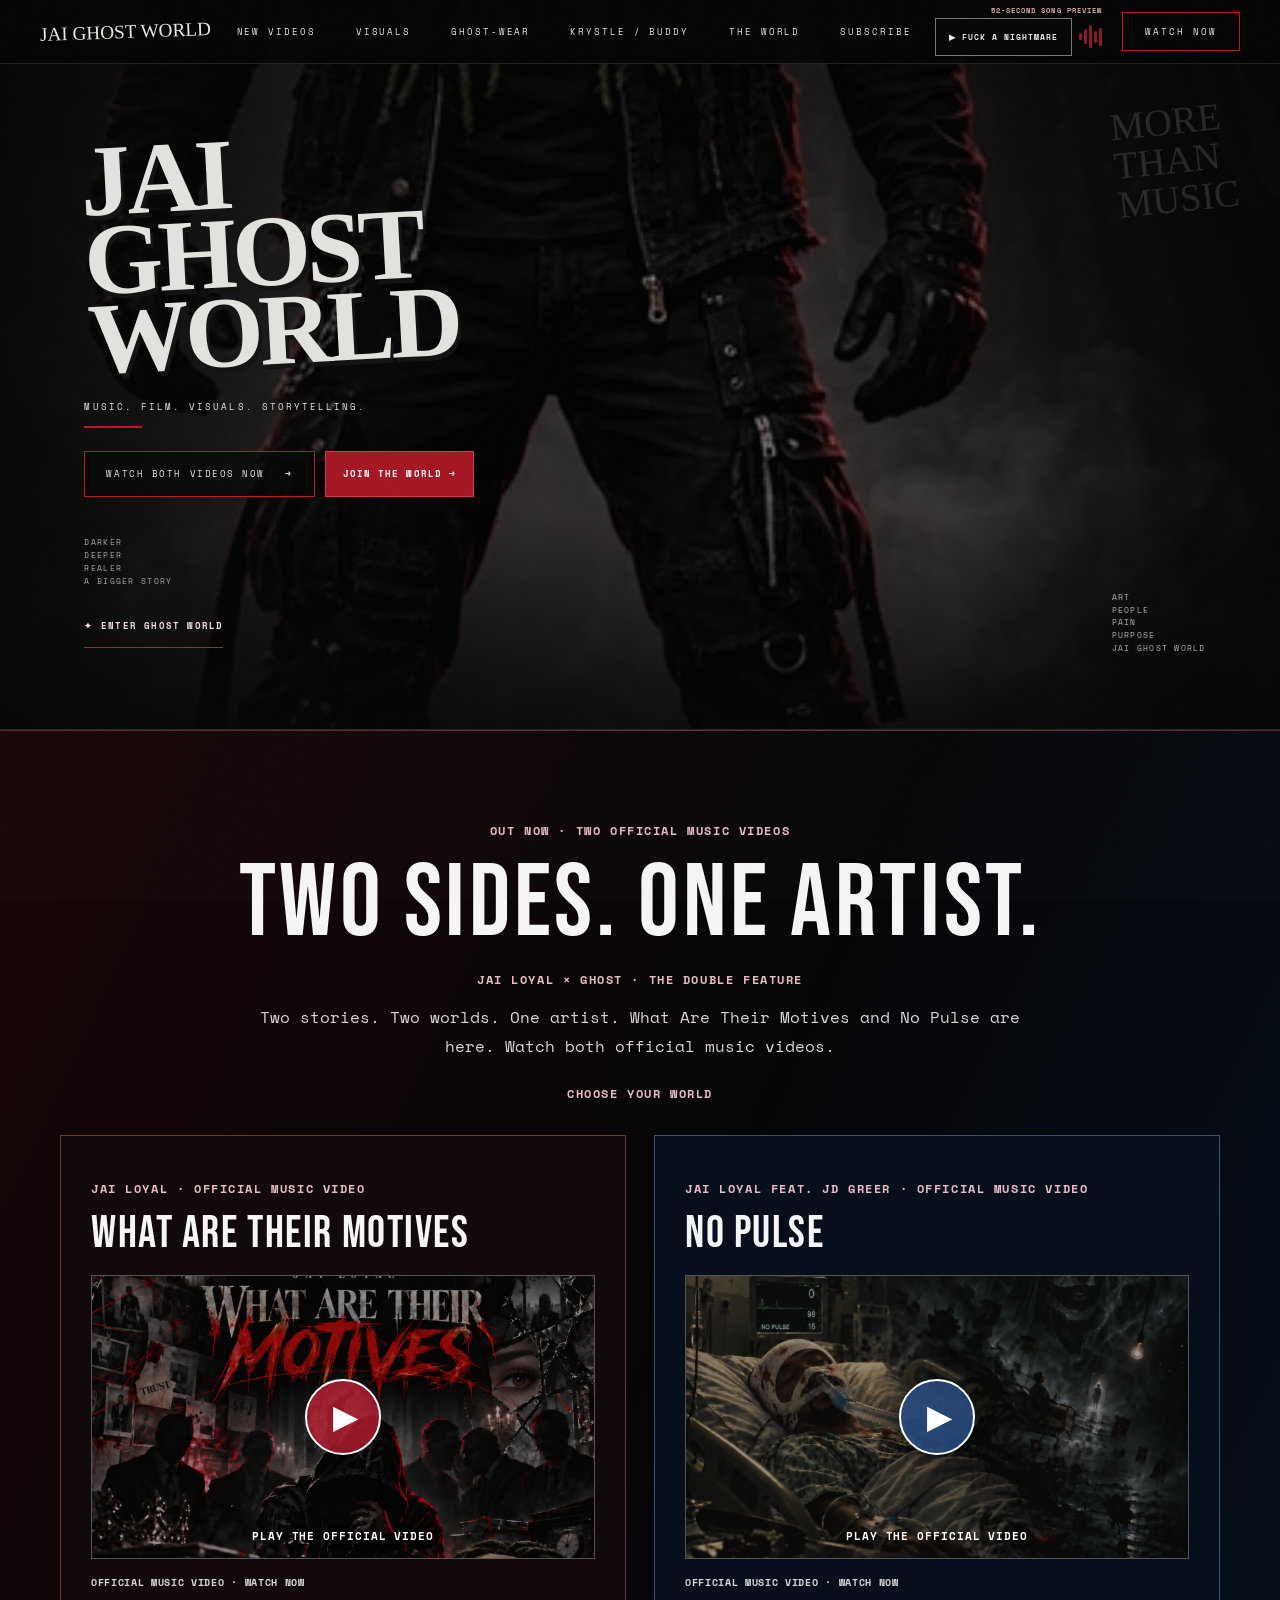
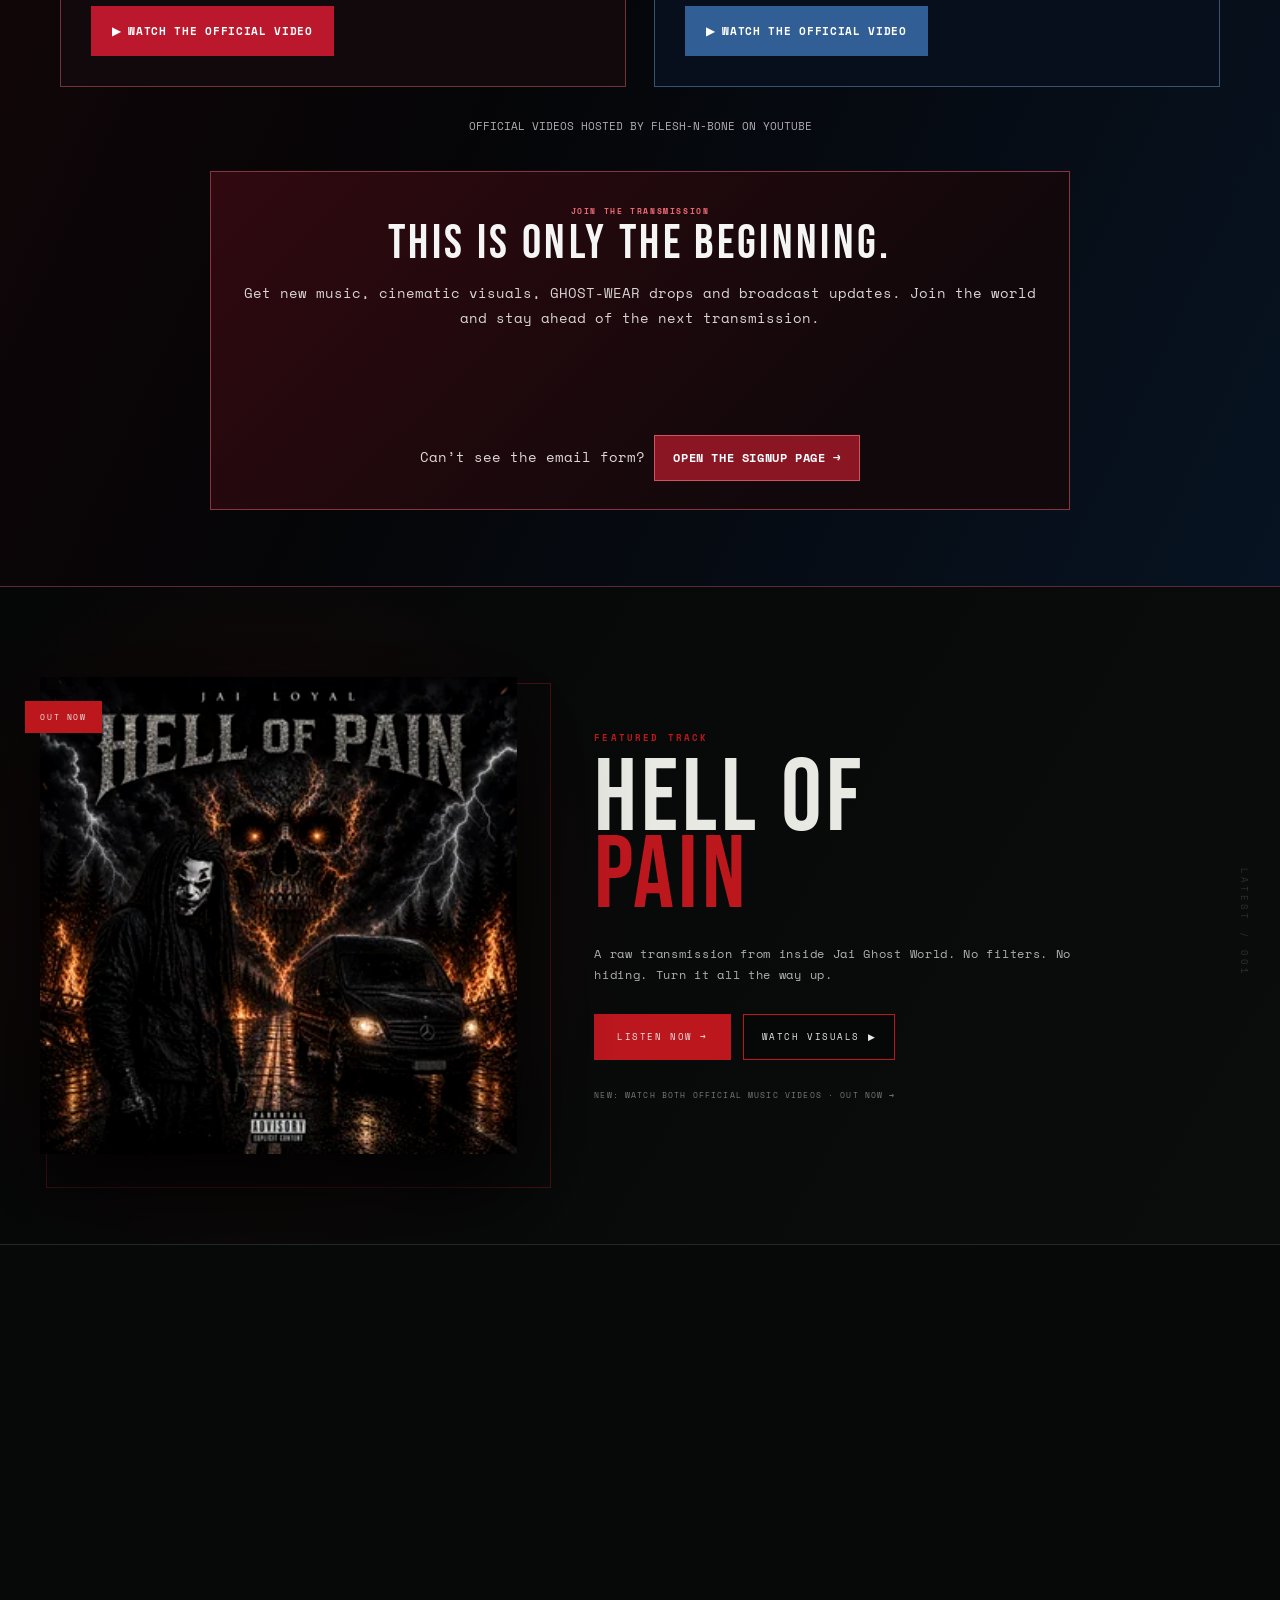
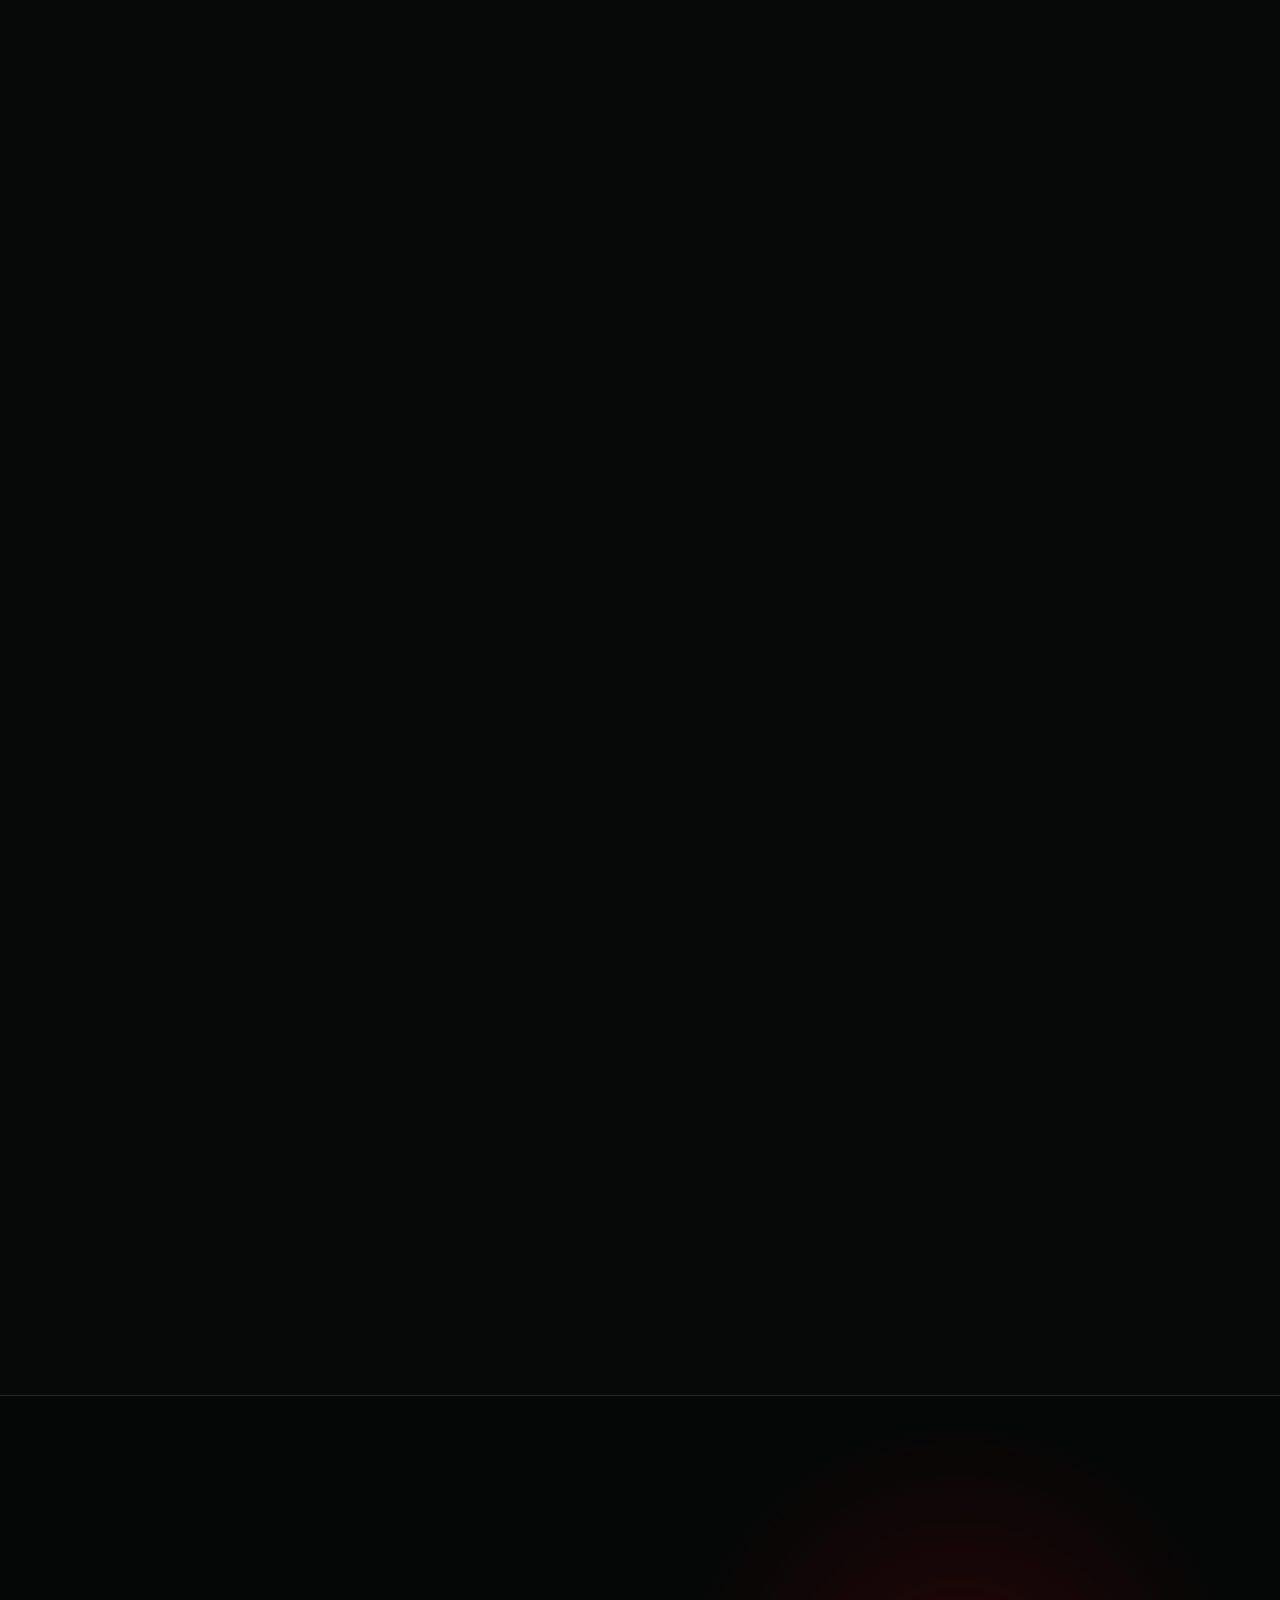
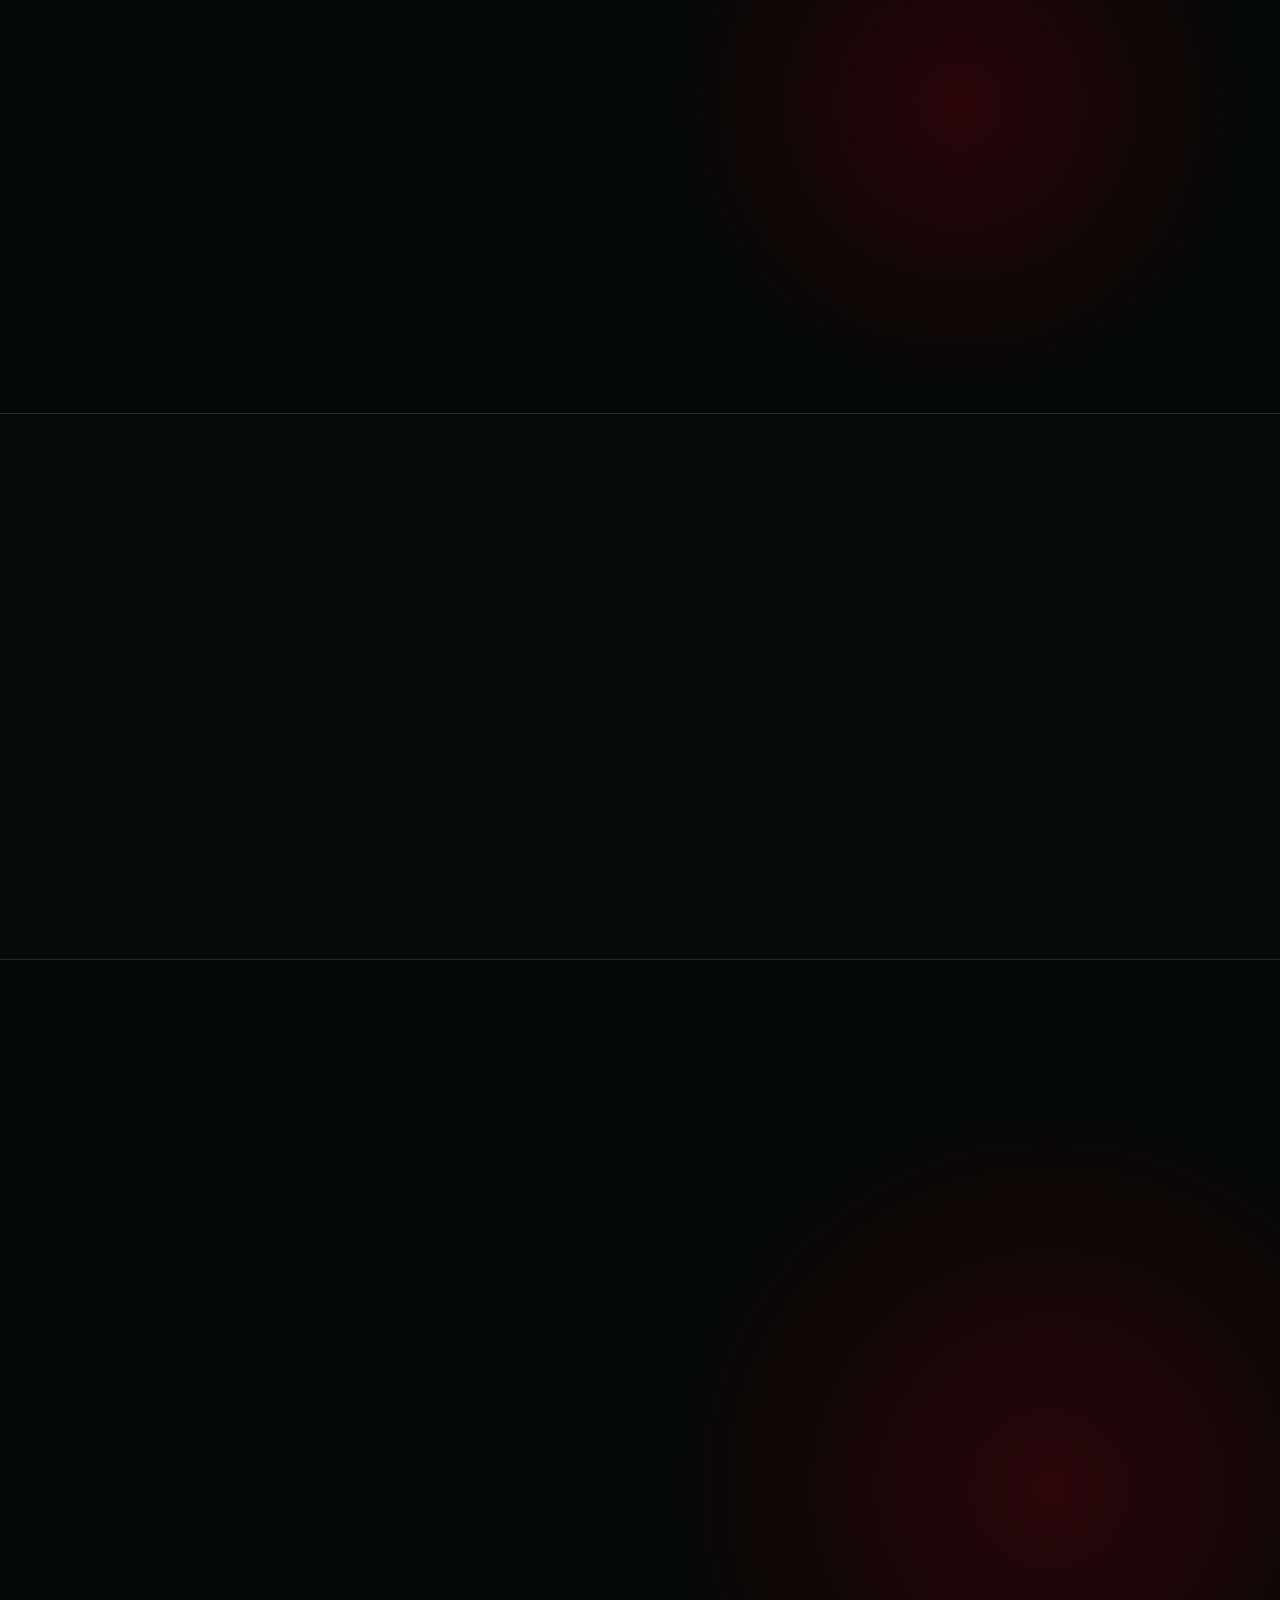
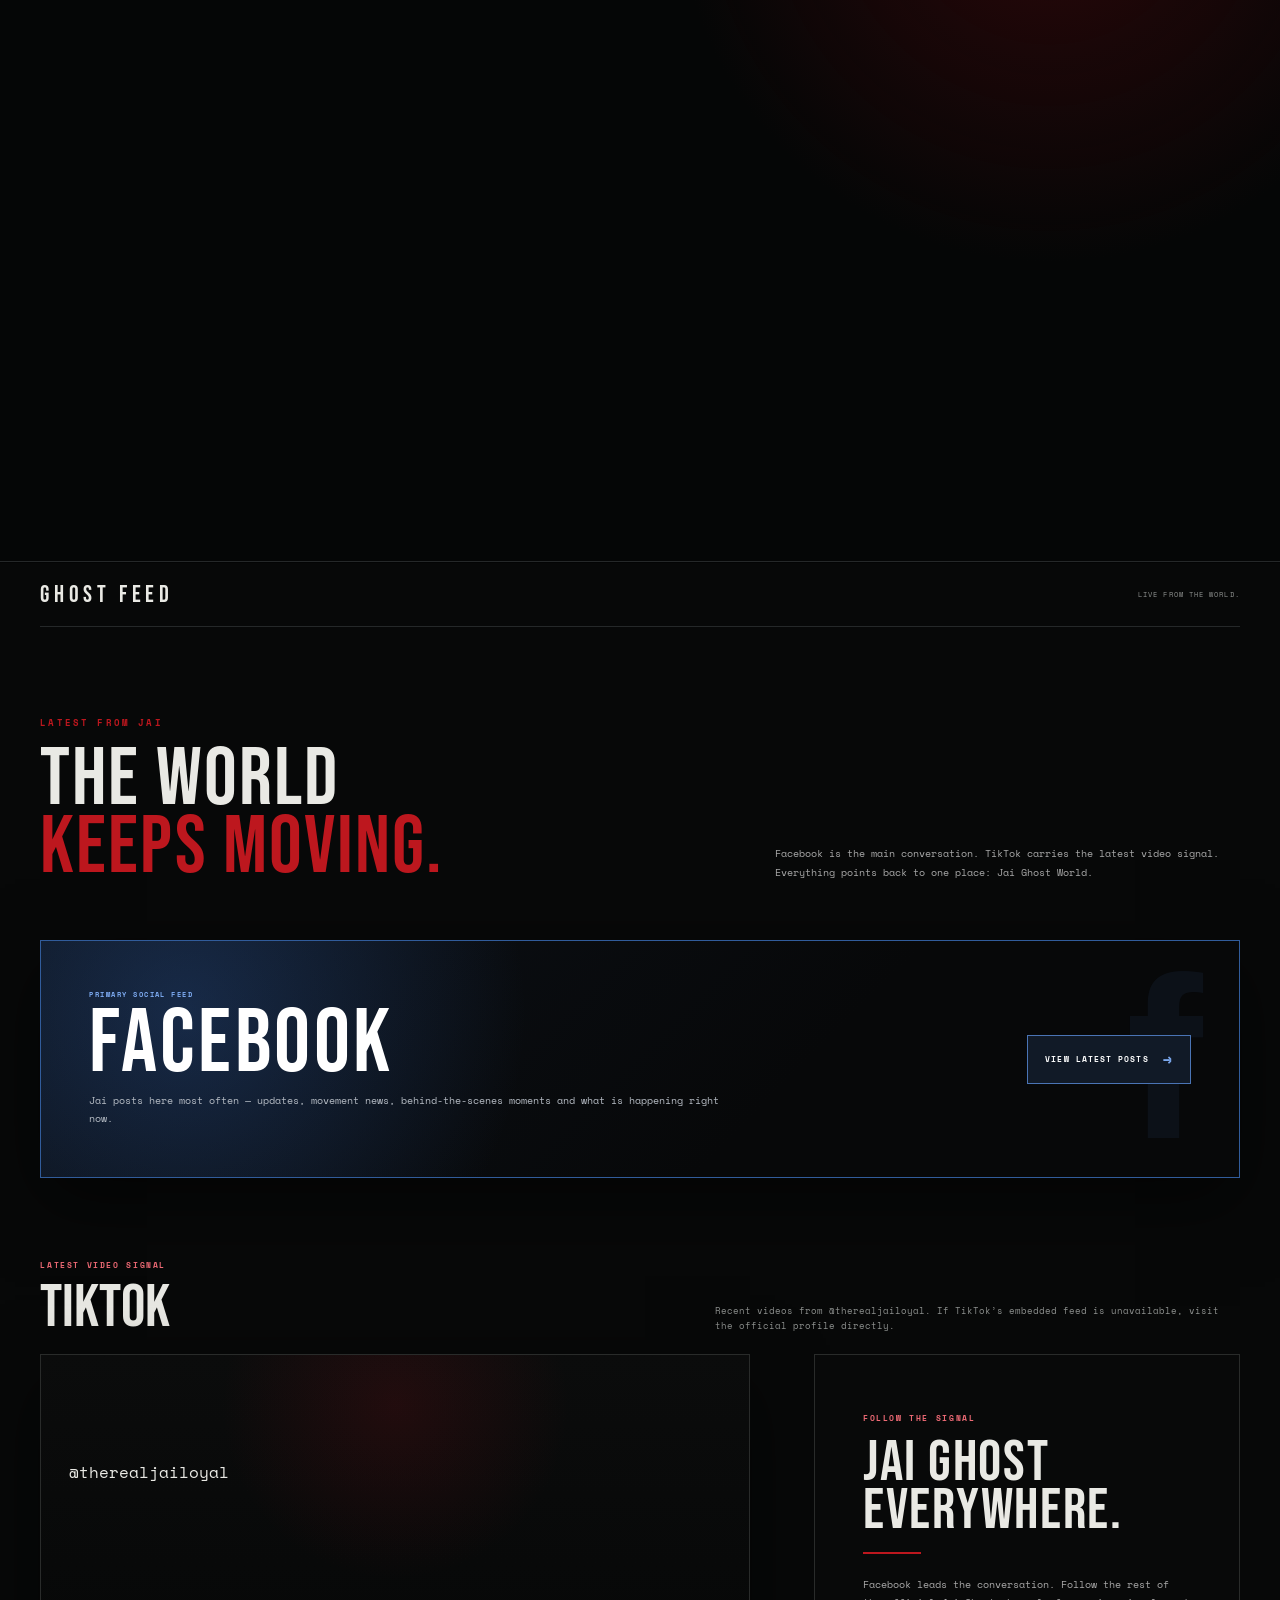
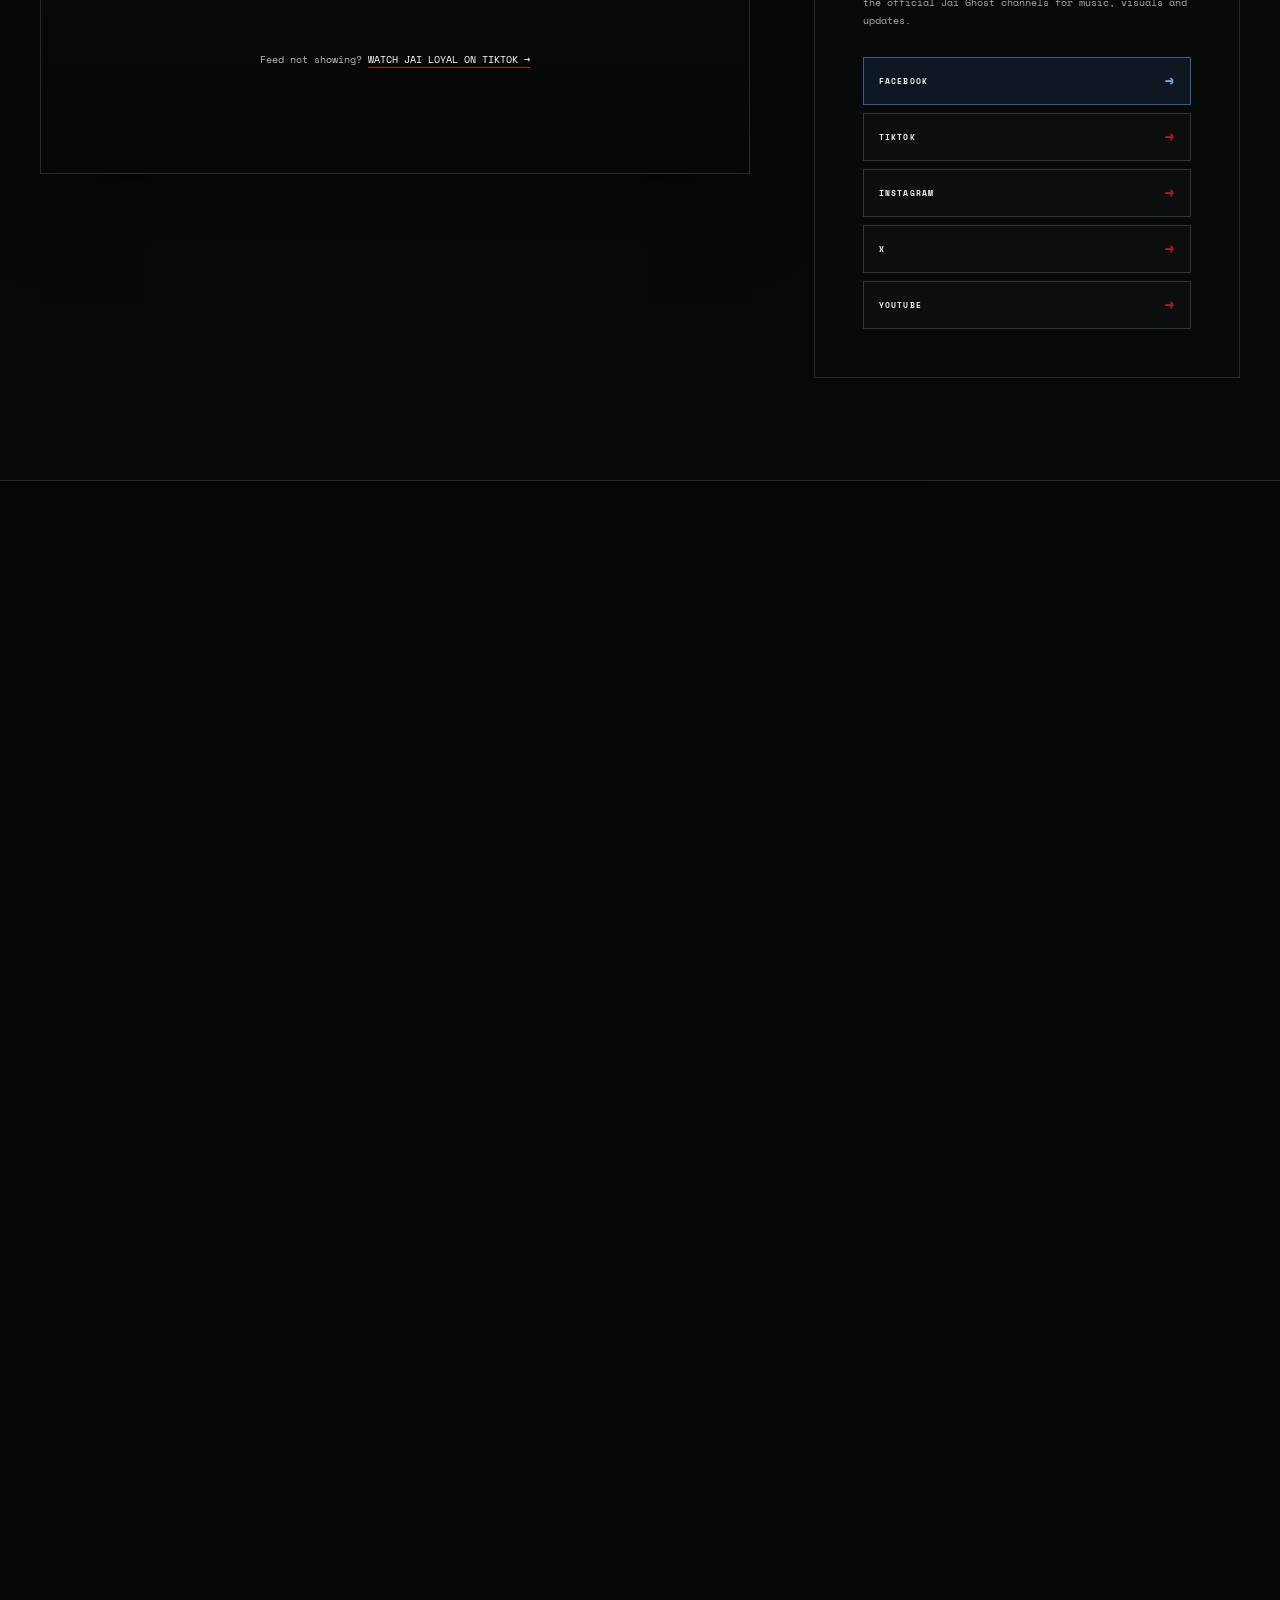
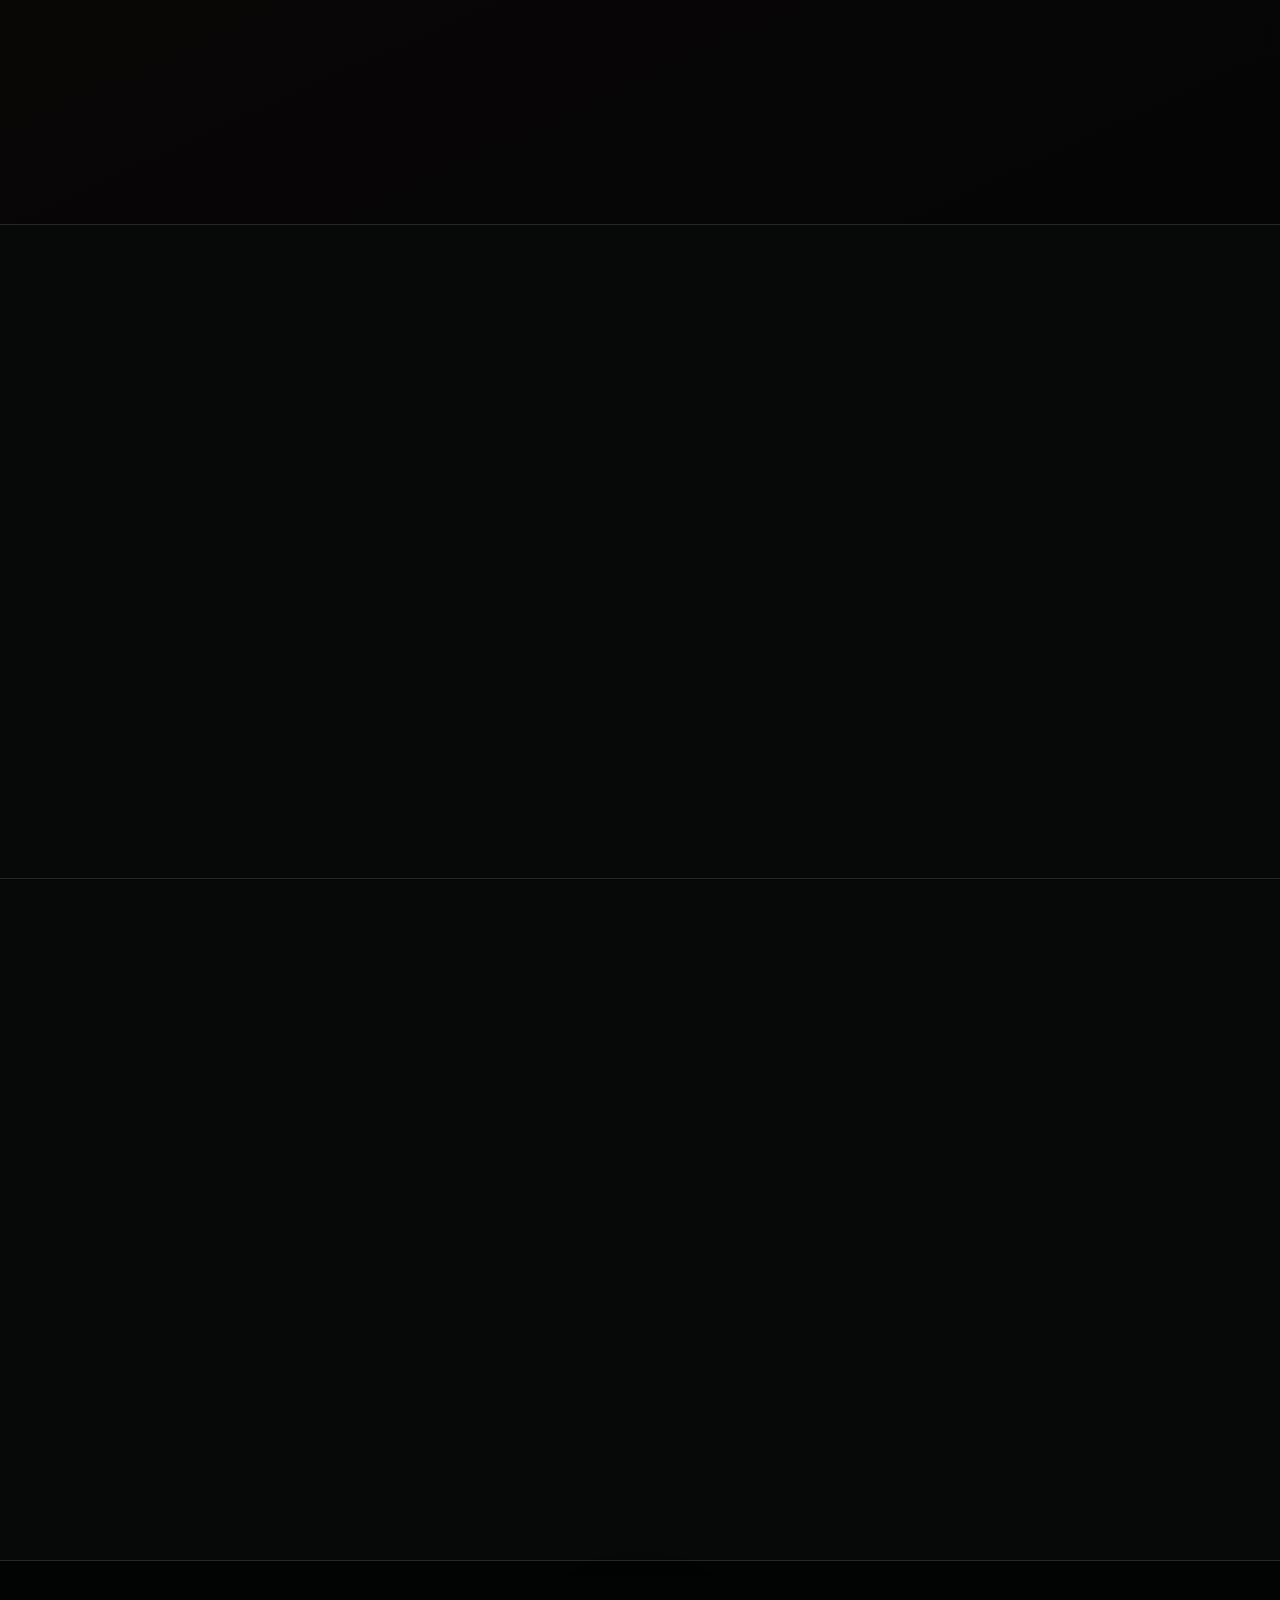
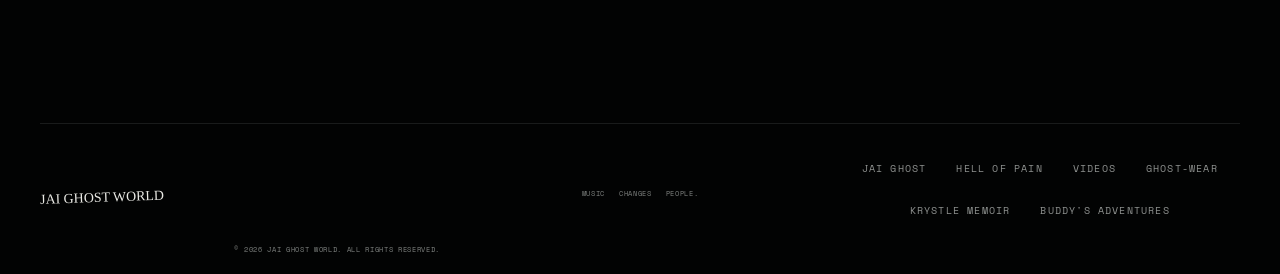
==== commit ede33ca2: "Serve verified 64KB Ghost hero to mobile while preserving desktop art" ====
--- a/index.html
+++ b/index.html
@@ -27,7 +27,8 @@
   <link rel="icon" type="image/svg+xml" href="assets/favicon.svg">
   <link rel="apple-touch-icon" href="assets/apple-touch-icon.png">
   <title>Jai Ghost World | What Are Their Motives + No Pulse — Watch Now</title>
-  <link rel="preload" as="image" href="assets/hero-jai-ghost.webp" fetchpriority="high">
+  <link rel="preload" as="image" href="assets/hero-jai-ghost-mobile.webp" media="(max-width: 560px)" fetchpriority="high">
+  <link rel="preload" as="image" href="assets/hero-jai-ghost.webp" media="(min-width: 561px)" fetchpriority="high">
   <link rel="preconnect" href="https://fonts.googleapis.com">
   <link rel="preconnect" href="https://fonts.gstatic.com" crossorigin>
   <link href="https://fonts.googleapis.com/css2?family=Bebas+Neue&family=Permanent+Marker&family=Space+Mono:wght@400;700&display=swap" rel="stylesheet" media="print" onload="this.media='all'"><noscript><link href="https://fonts.googleapis.com/css2?family=Bebas+Neue&family=Permanent+Marker&family=Space+Mono:wght@400;700&display=swap" rel="stylesheet"></noscript>
@@ -168,7 +169,7 @@
 
   <main id="main">
     <section class="hero">
-      <img class="hero-art" src="assets/hero-jai-ghost.webp" alt="Jai Ghost standing before a giant masked portrait in a cinematic smoke-filled world" fetchpriority="high" decoding="async">
+      <picture><source media="(max-width: 560px)" type="image/webp" srcset="assets/hero-jai-ghost-mobile.webp"><img class="hero-art" src="assets/hero-jai-ghost.webp" alt="Jai Ghost standing before a giant masked portrait in a cinematic smoke-filled world" fetchpriority="high" decoding="async" width="1983" height="793"></picture>
       <div class="hero-vignette" aria-hidden="true"></div>
       <div class="hero-copy">
         <h1 class="brush">JAI GHOST<br>WORLD</h1>
--- a/ghost-experience.css
+++ b/ghost-experience.css
@@ -96,3 +96,12 @@
   .release-meta small,.release-meta b,.panel-head span{font-size:.68rem}
   .contact-socials,.contact-item small{font-size:.78rem}
 }
+
+/* WCAG touch-target spacing; preserves the dark look. */
+.seo-footer-nav{gap:4px 8px}
+.seo-footer-nav a{display:inline-flex;align-items:center;justify-content:center;min-height:38px;padding:9px 11px;font-size:.62rem;line-height:1.35}
+.about-copy .outline-button{position:relative;z-index:2;display:inline-flex;align-items:center;min-height:48px;padding-block:14px}
+@media(max-width:560px){
+  .seo-footer-nav{gap:4px 5px}
+  .seo-footer-nav a{min-height:40px;font-size:.71rem;padding:10px 11px}
+}
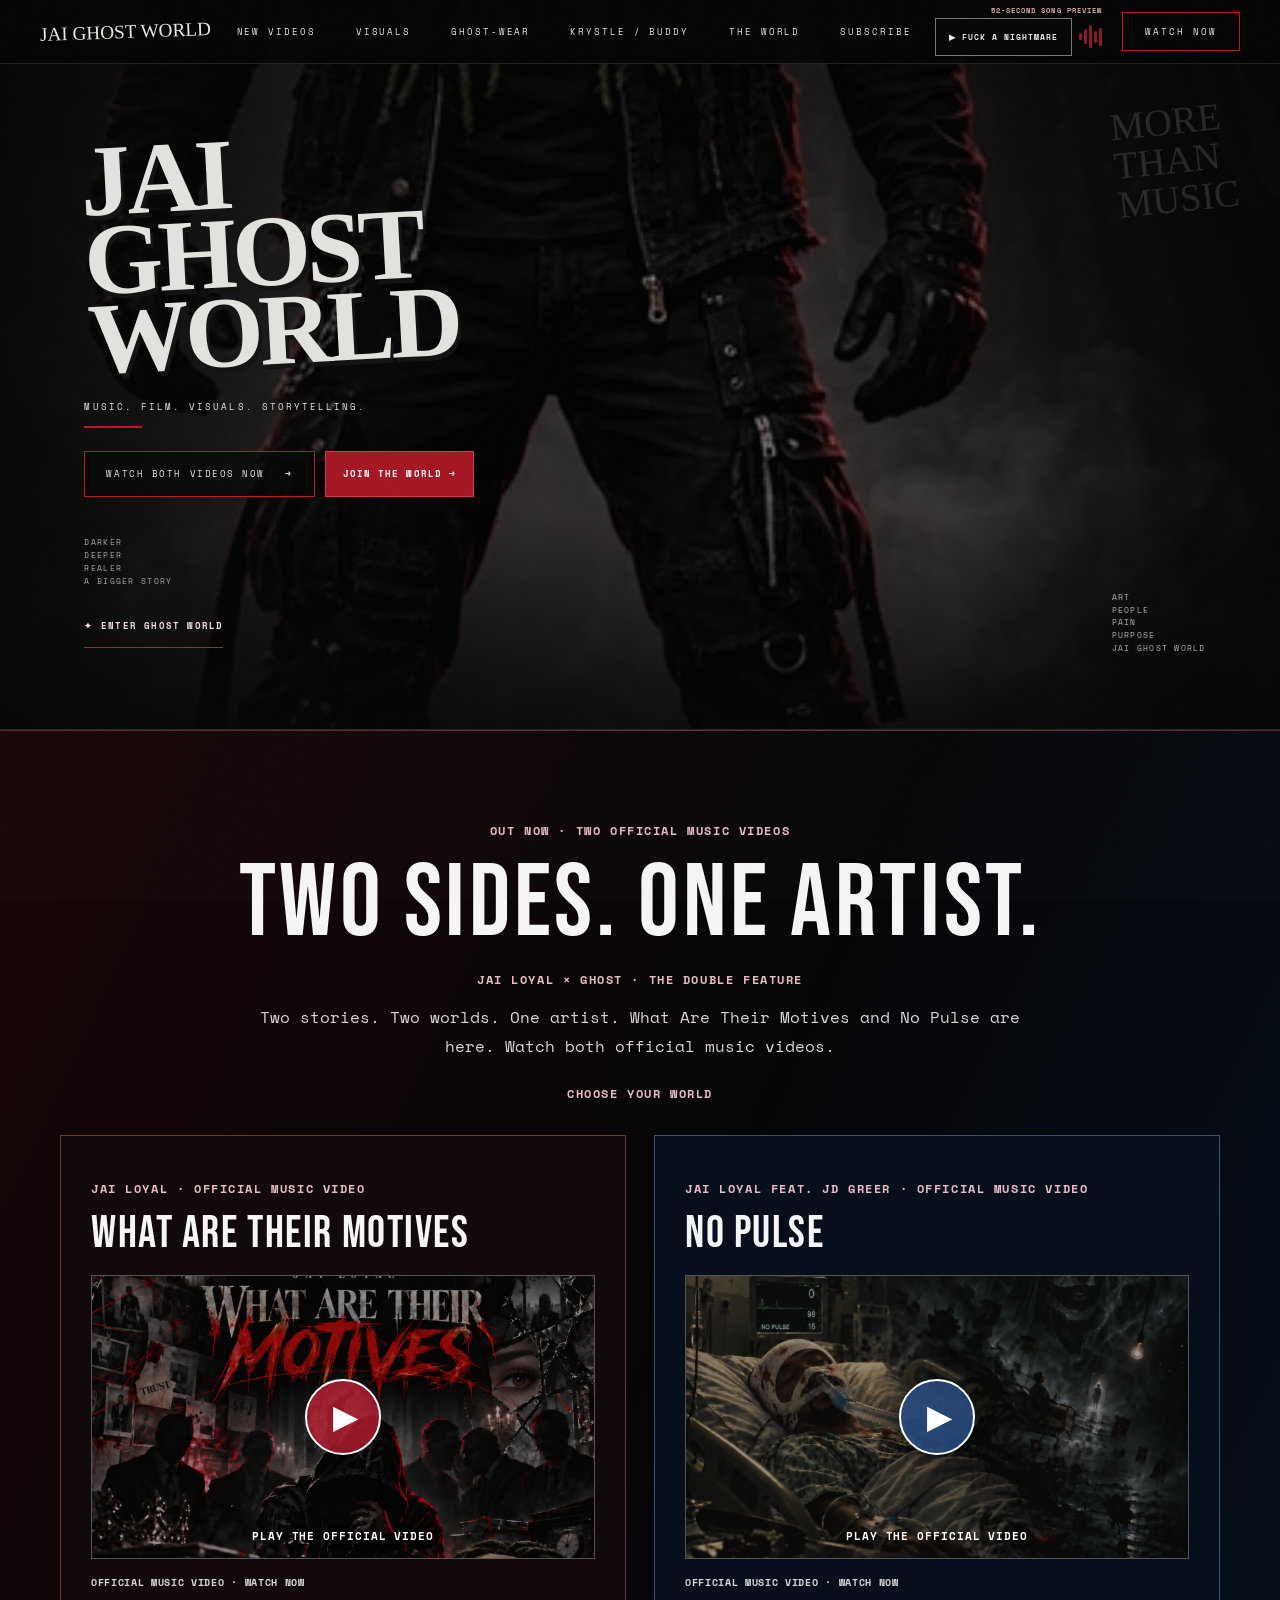
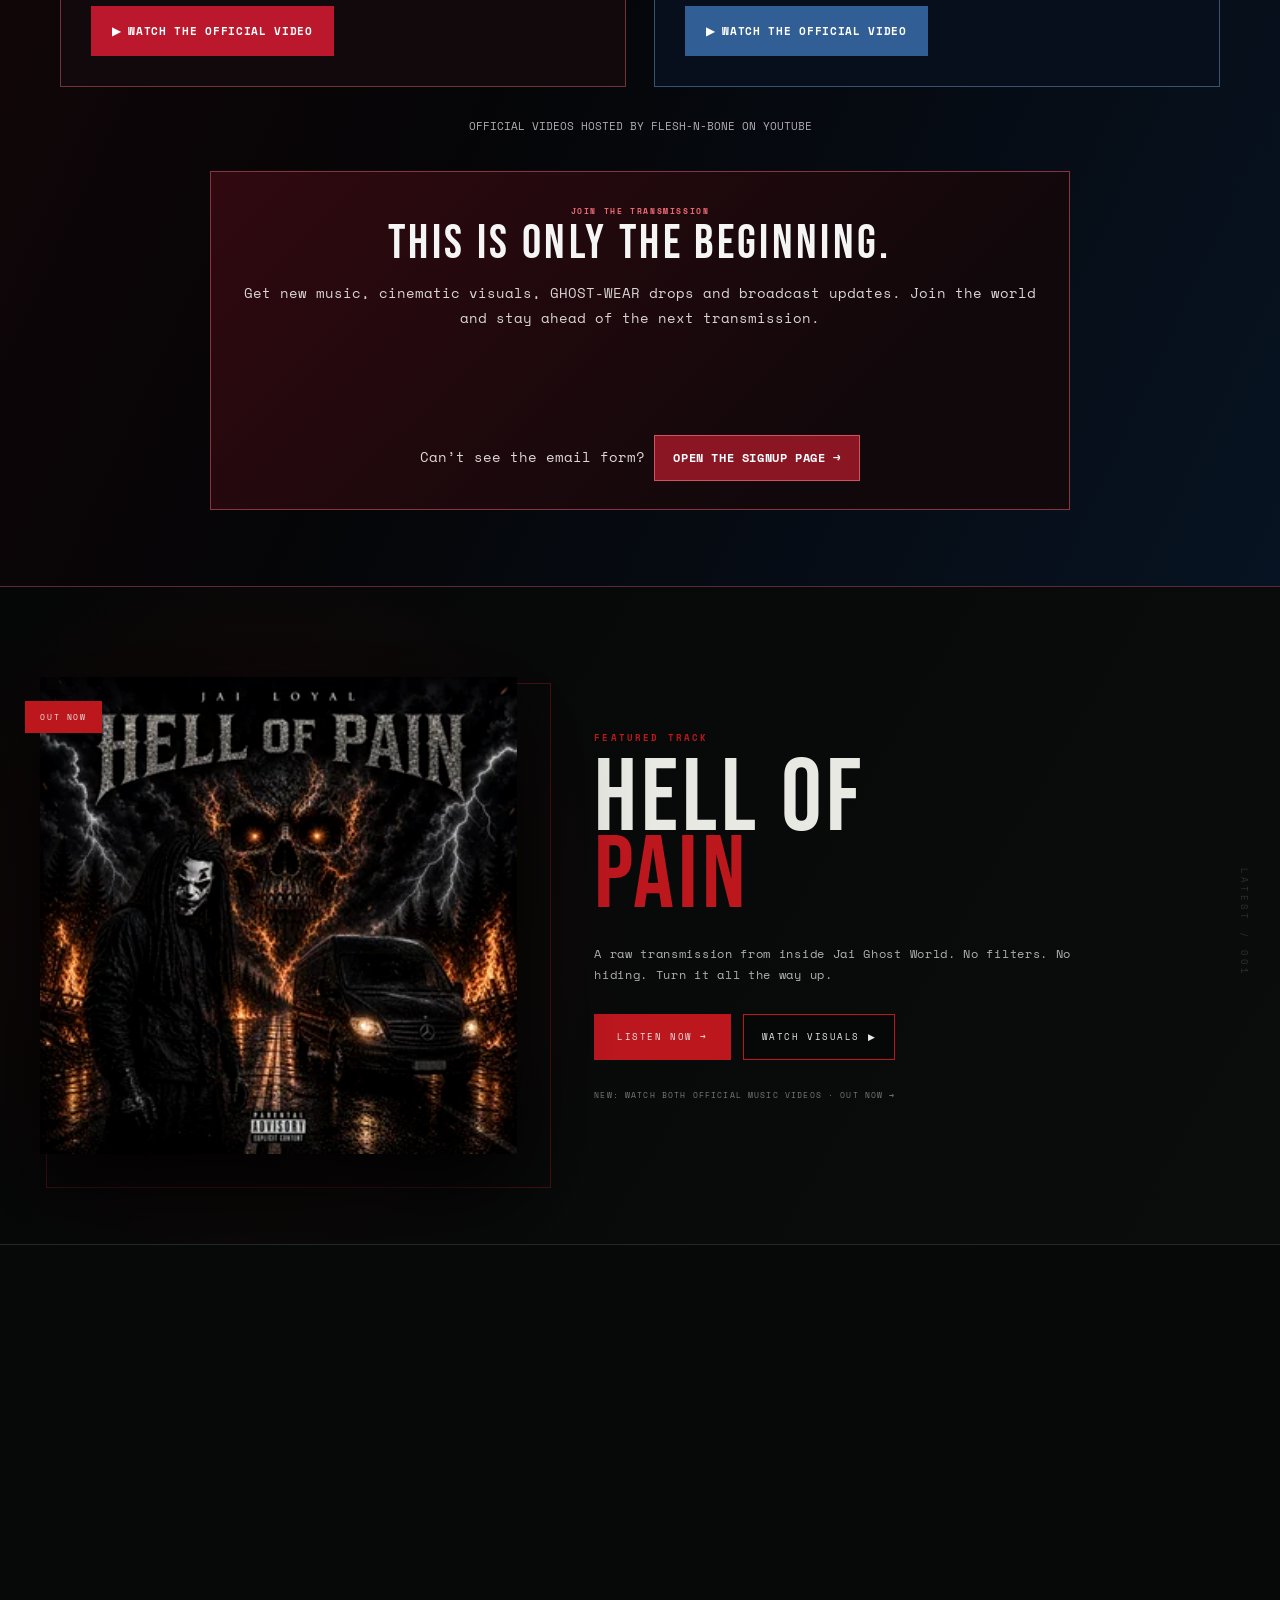
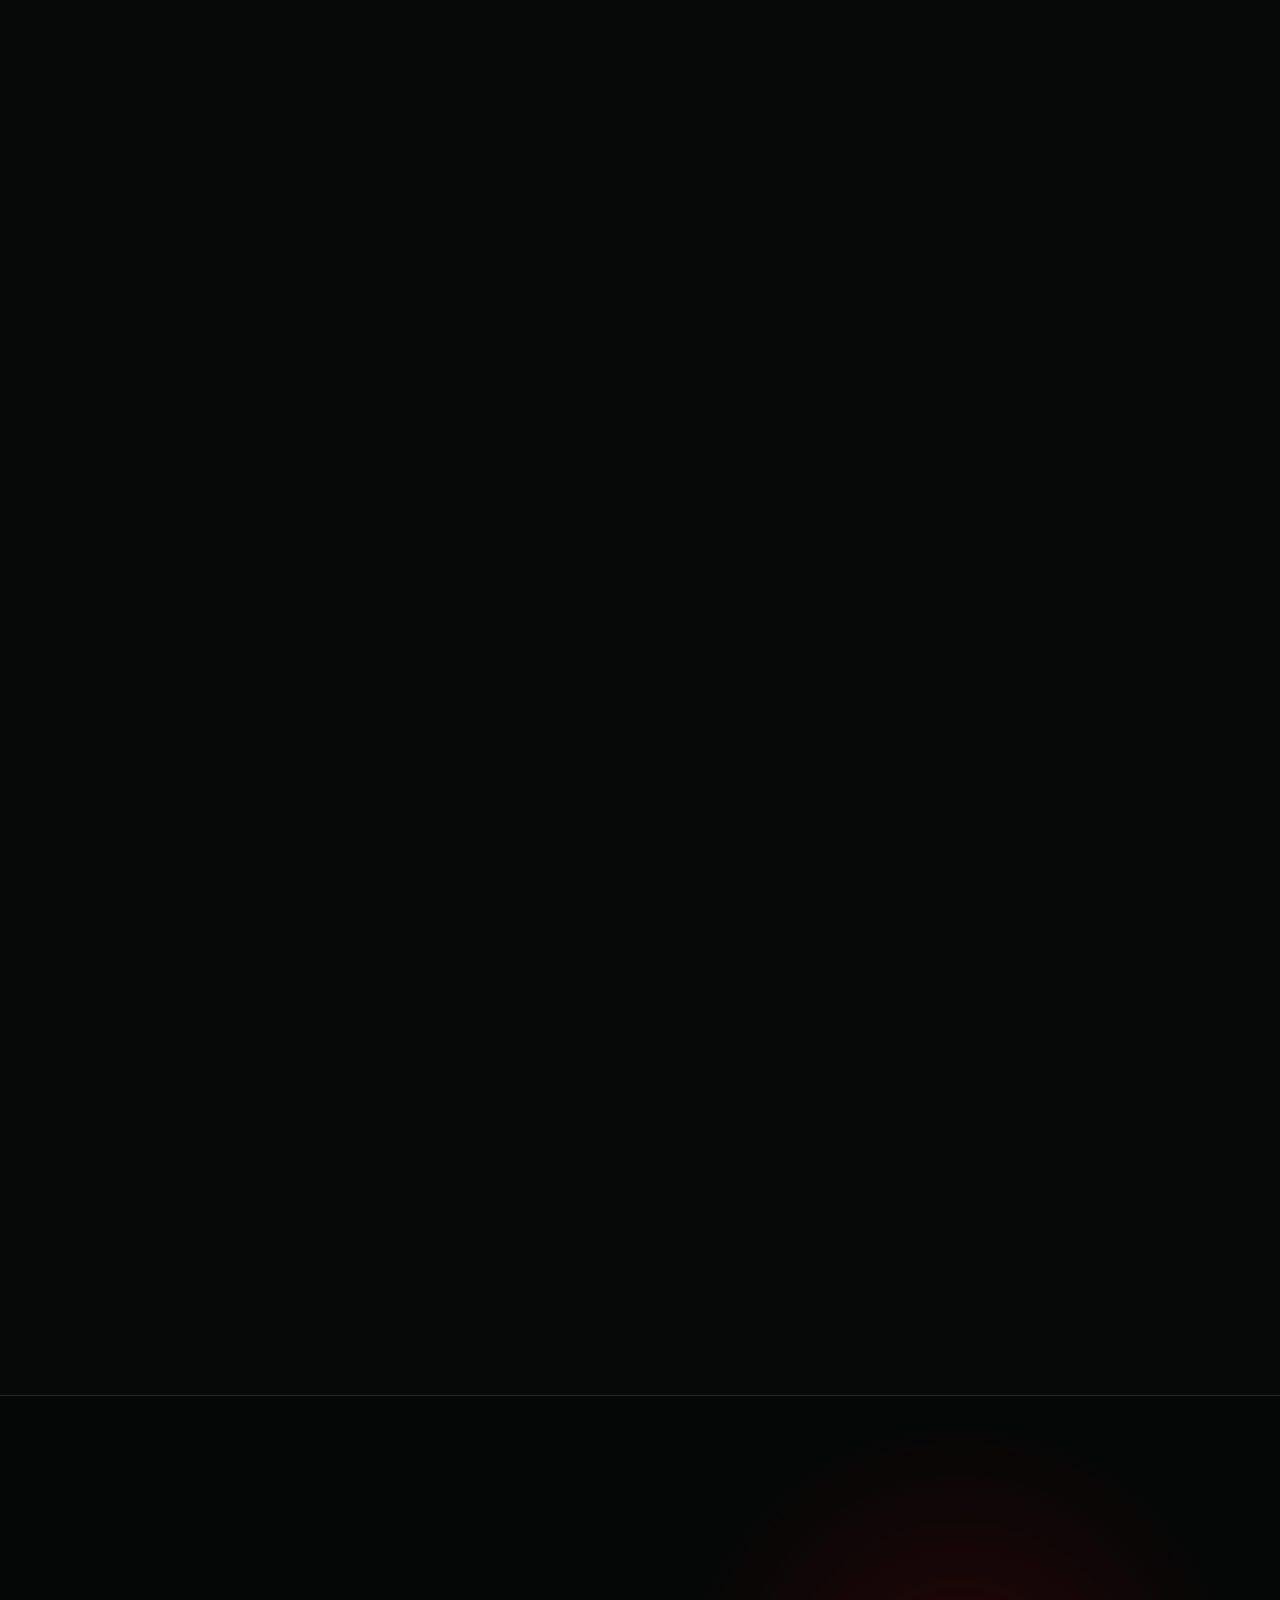
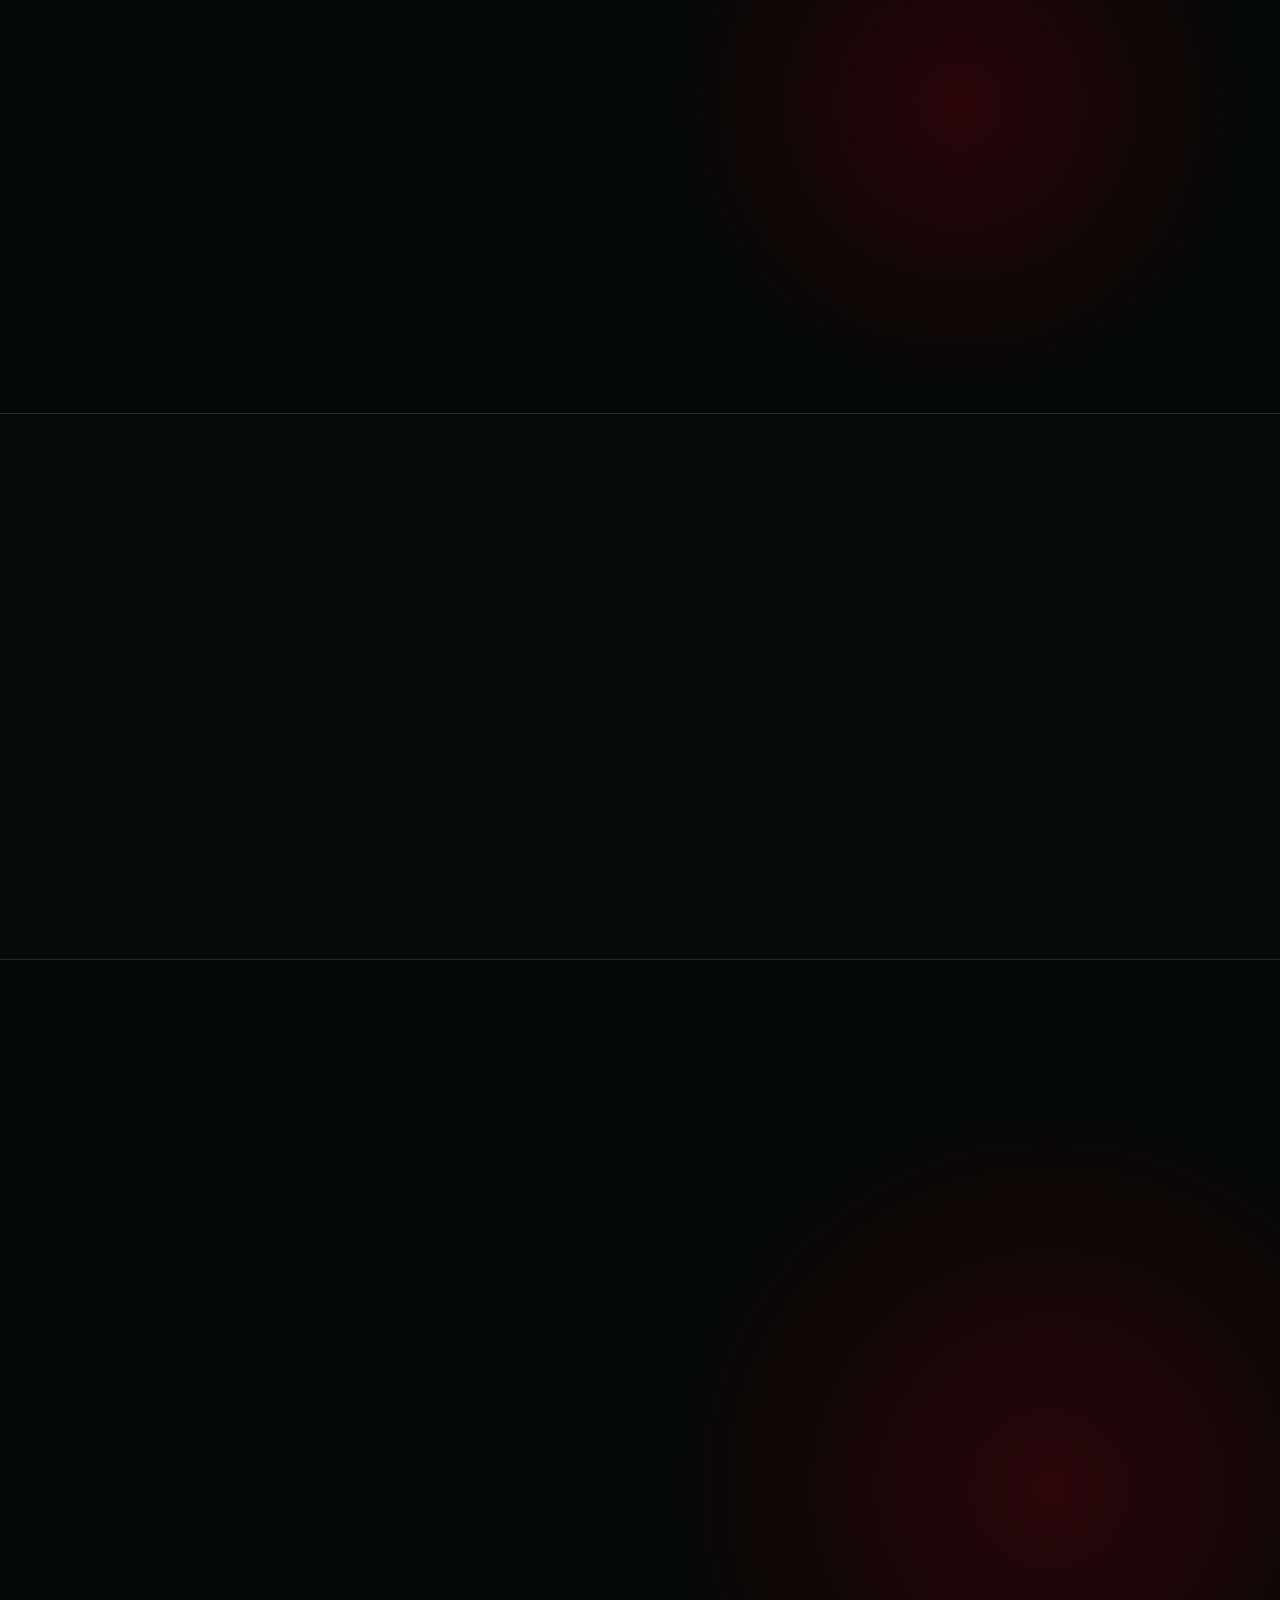
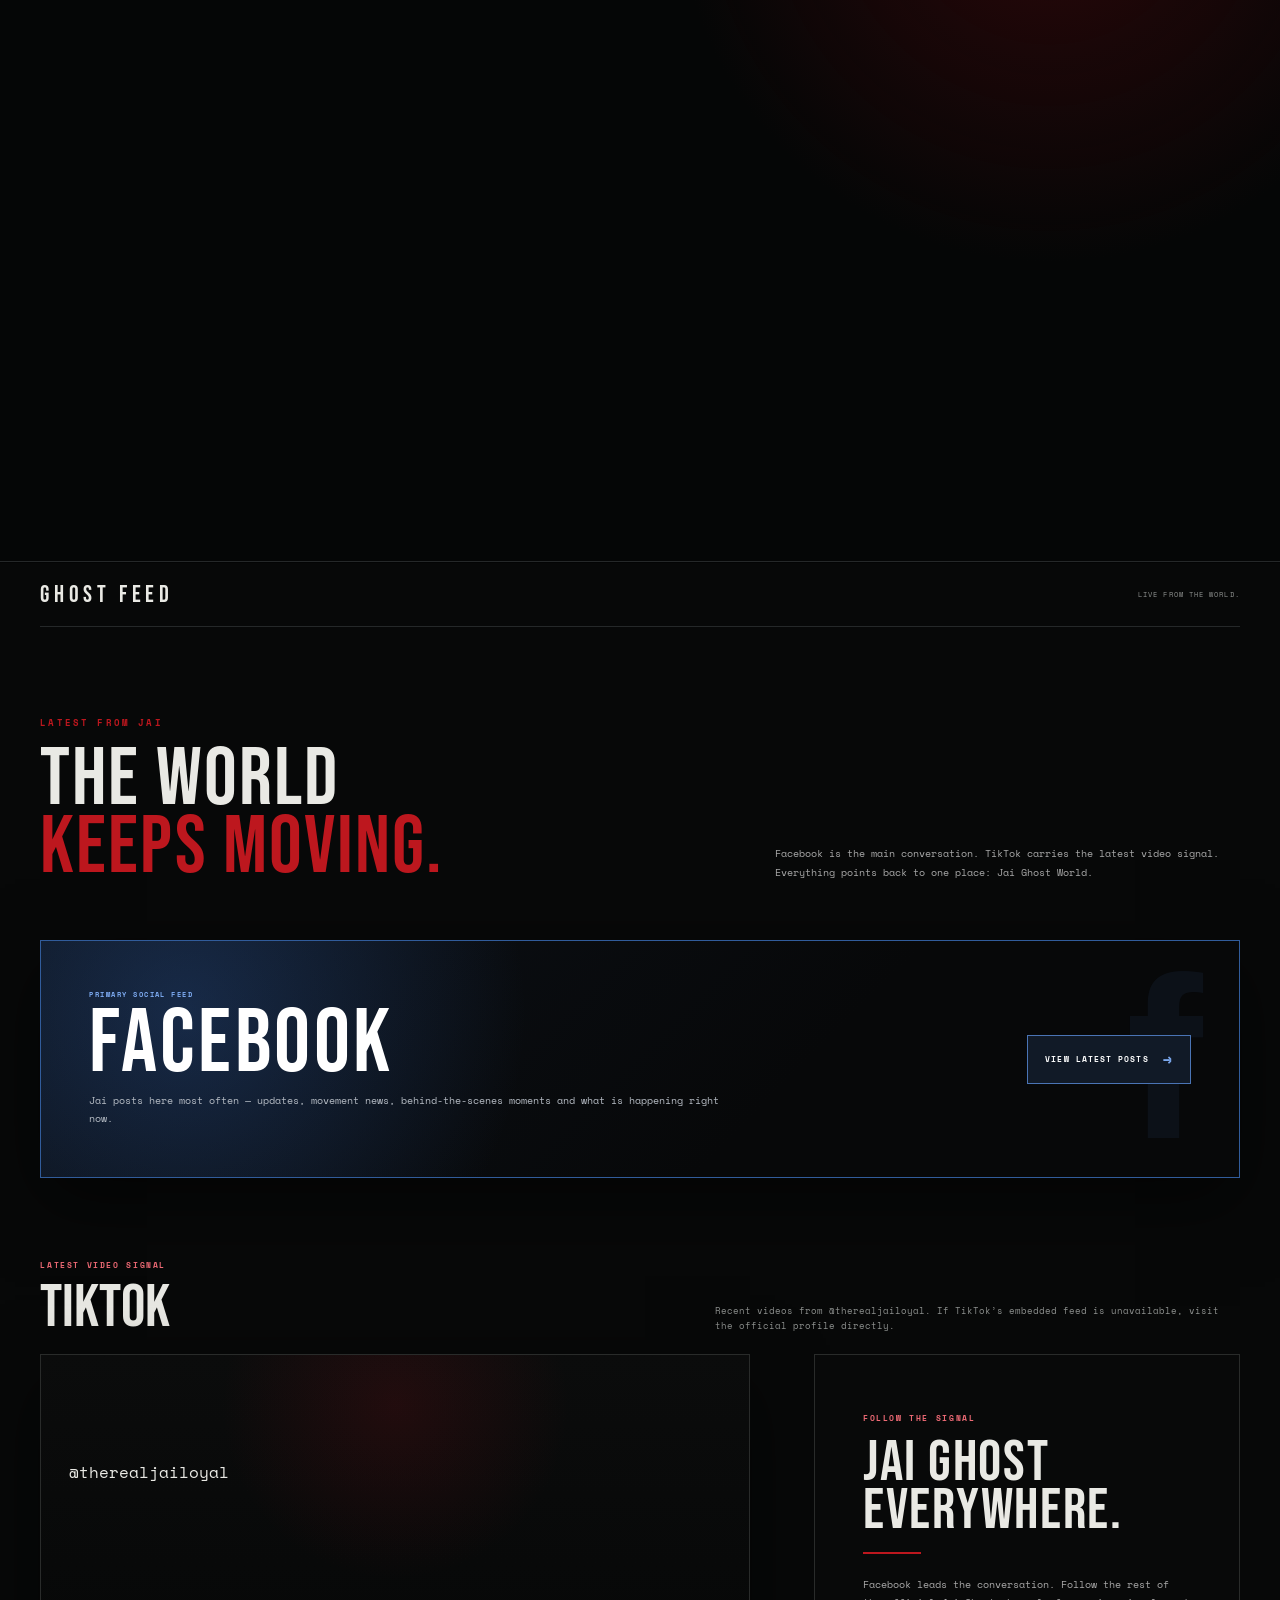
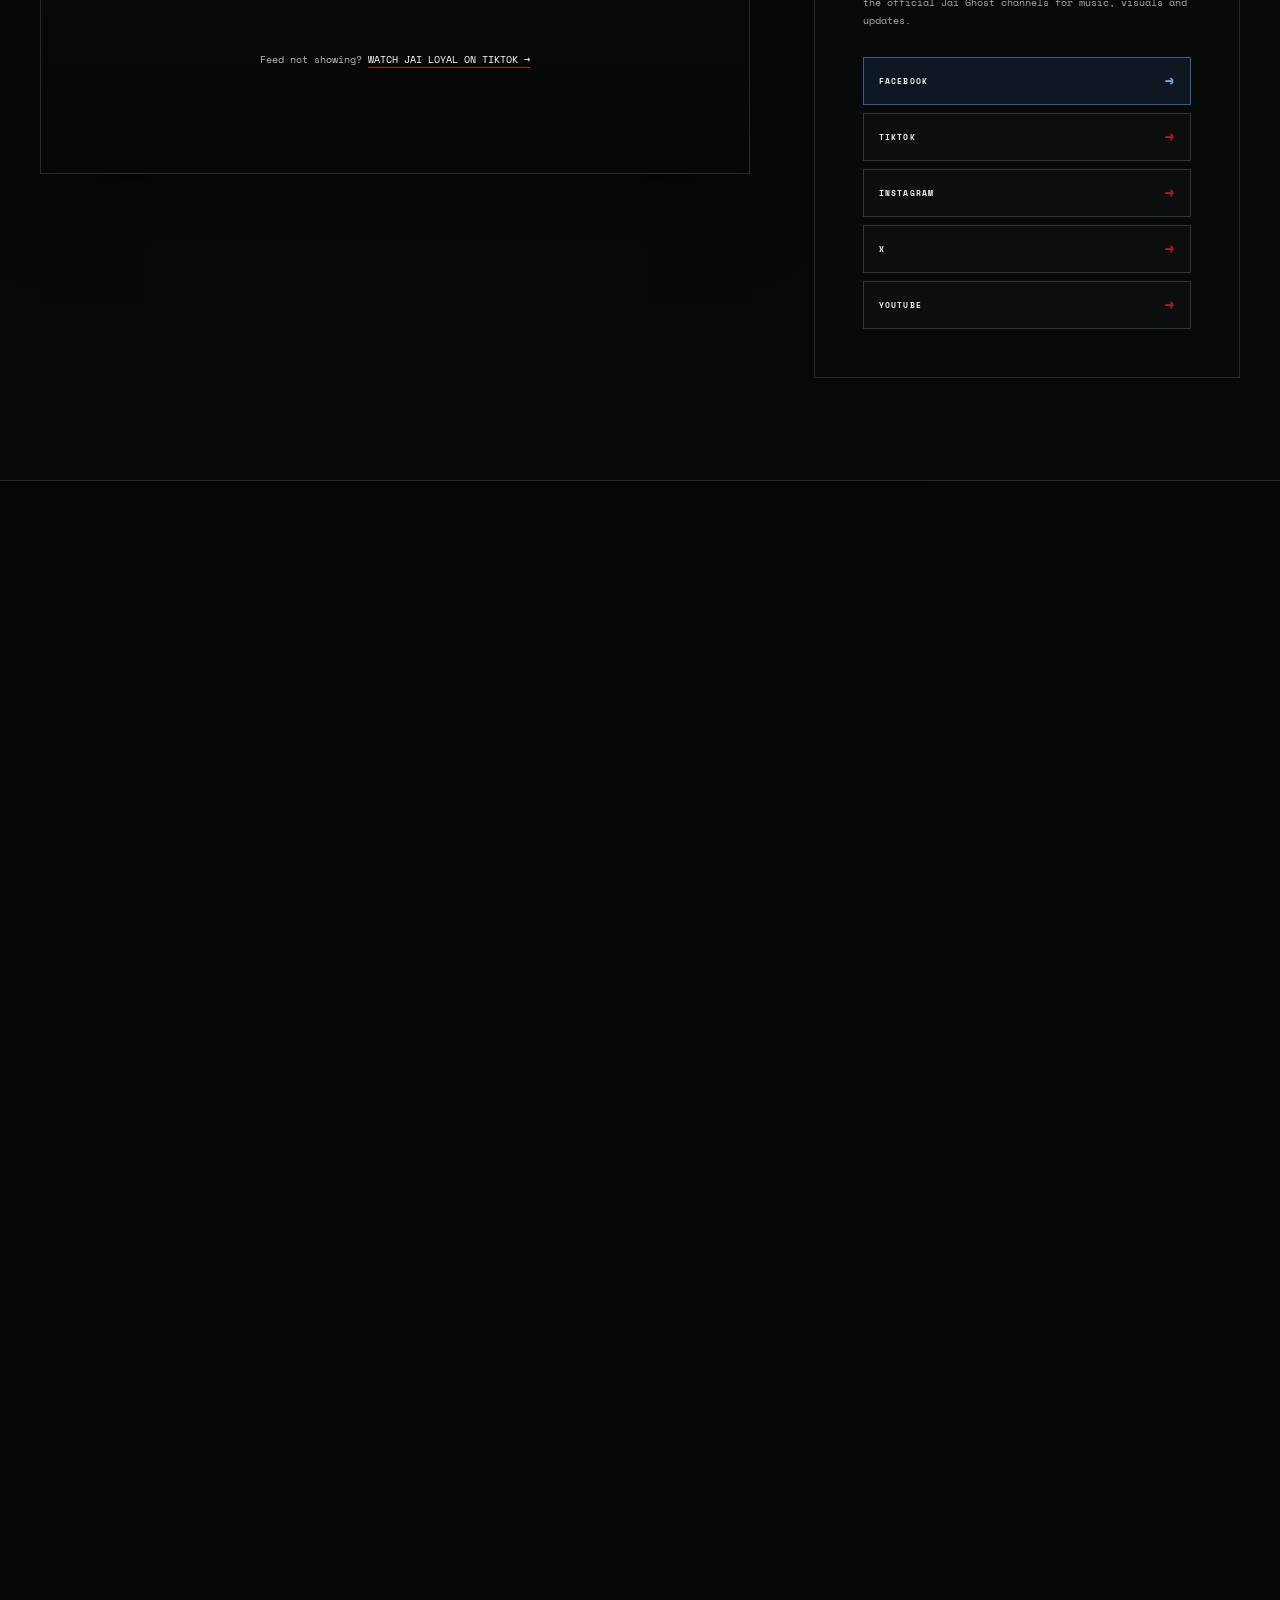
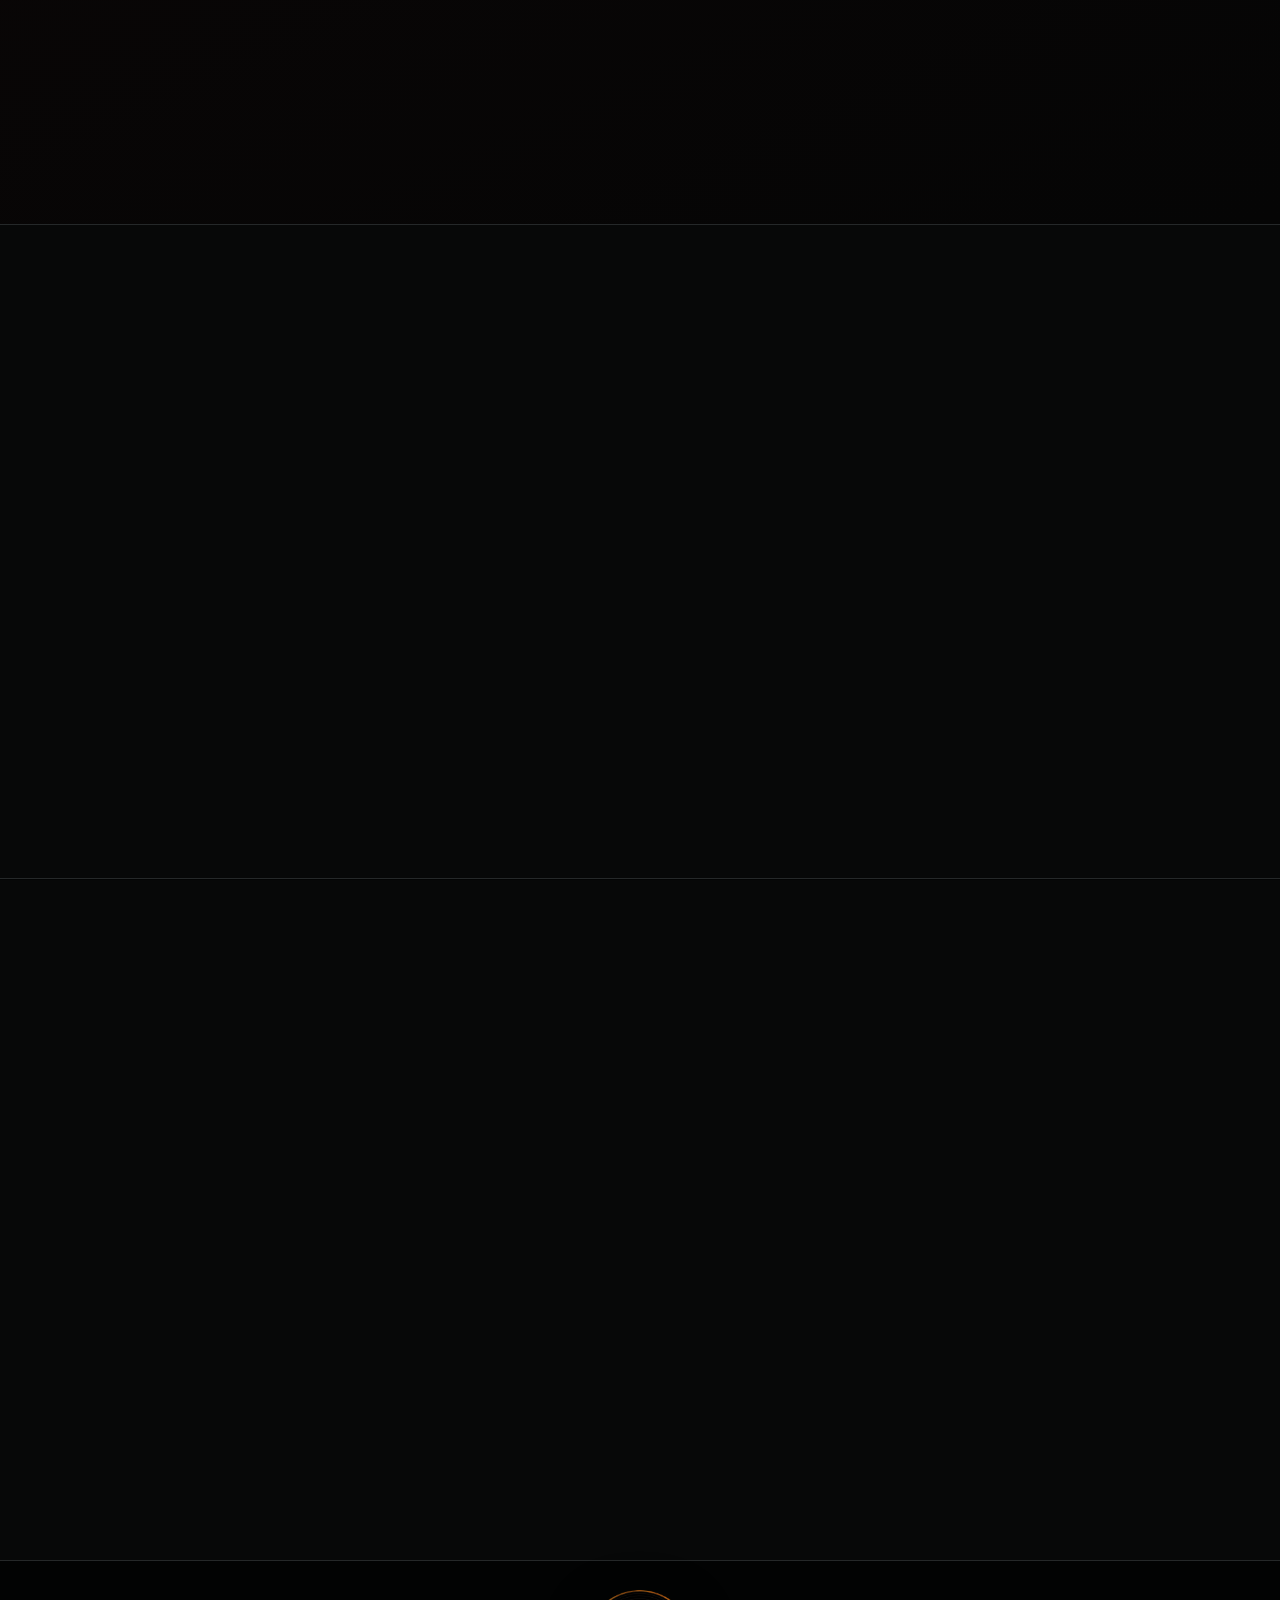
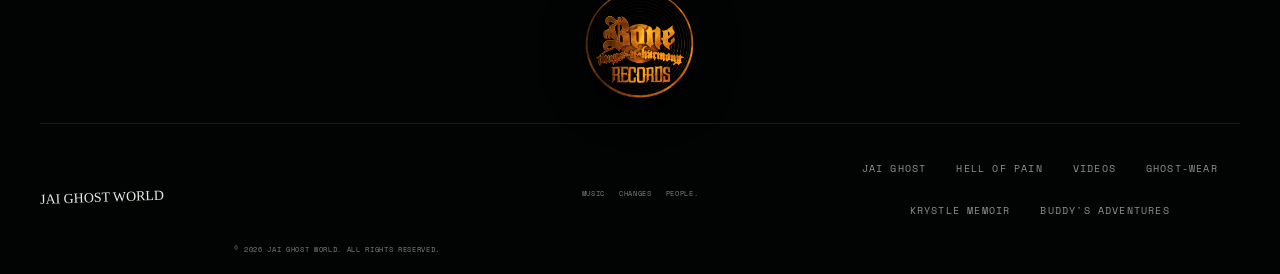
==== commit 4dac4903: "Switch the homepage player to the new mastered 52-second song excerpt" ====
--- a/index.html
+++ b/index.html
@@ -161,8 +161,8 @@
     <a class="brand brush" href="#top">JAI GHOST WORLD</a>
     <button class="menu-toggle" aria-expanded="false" aria-controls="site-nav" aria-label="Open navigation"><i></i><i></i></button>
     <nav id="site-nav"><a href="#double-feature-premiere">New Videos</a><a href="#visuals">Visuals</a><a href="#merch">Ghost-Wear</a><a href="https://krystlememoir.jaighostworld.com/">KRYSTLE / BUDDY</a><a href="#world">The World</a><a href="#join-the-world">Subscribe</a></nav>
-    <div class="nightmare-player"><span class="nightmare-status" aria-live="off">52-SECOND SONG PREVIEW</span><div class="nightmare-player-row"><button class="instrumental-toggle" type="button" aria-label="Play FUCK A NIGHTMARE 52-second preview" aria-pressed="false" title="FUCK A NIGHTMARE — 52-second preview">▶ FUCK A NIGHTMARE</button><div class="nightmare-bars" aria-hidden="true"><span></span><span></span><span></span><span></span><span></span></div></div></div>
-    <audio id="site-instrumental" preload="metadata"><source src="assets/FUCK_A_NIGHTMARE_52sec_preview.mp3?v=20261114-2" type="audio/mpeg"></audio>
+    <div class="nightmare-player"><span class="nightmare-status" aria-live="off">NEW MASTER · 52-SECOND PREVIEW</span><div class="nightmare-player-row"><button class="instrumental-toggle" type="button" aria-label="Play FUCK A NIGHTMARE 52-second preview" aria-pressed="false" title="FUCK A NIGHTMARE — 52-second preview">▶ FUCK A NIGHTMARE</button><div class="nightmare-bars" aria-hidden="true"><span></span><span></span><span></span><span></span><span></span></div></div></div>
+    <audio id="site-instrumental" preload="metadata"><source src="assets/FUCK_A_NIGHTMARE_52sec_MASTERED_20261115.mp3?v=20261115-master1" type="audio/mpeg"></audio>
     <a class="header-cta" href="#double-feature-premiere">Watch Now</a>
   </header>
 
